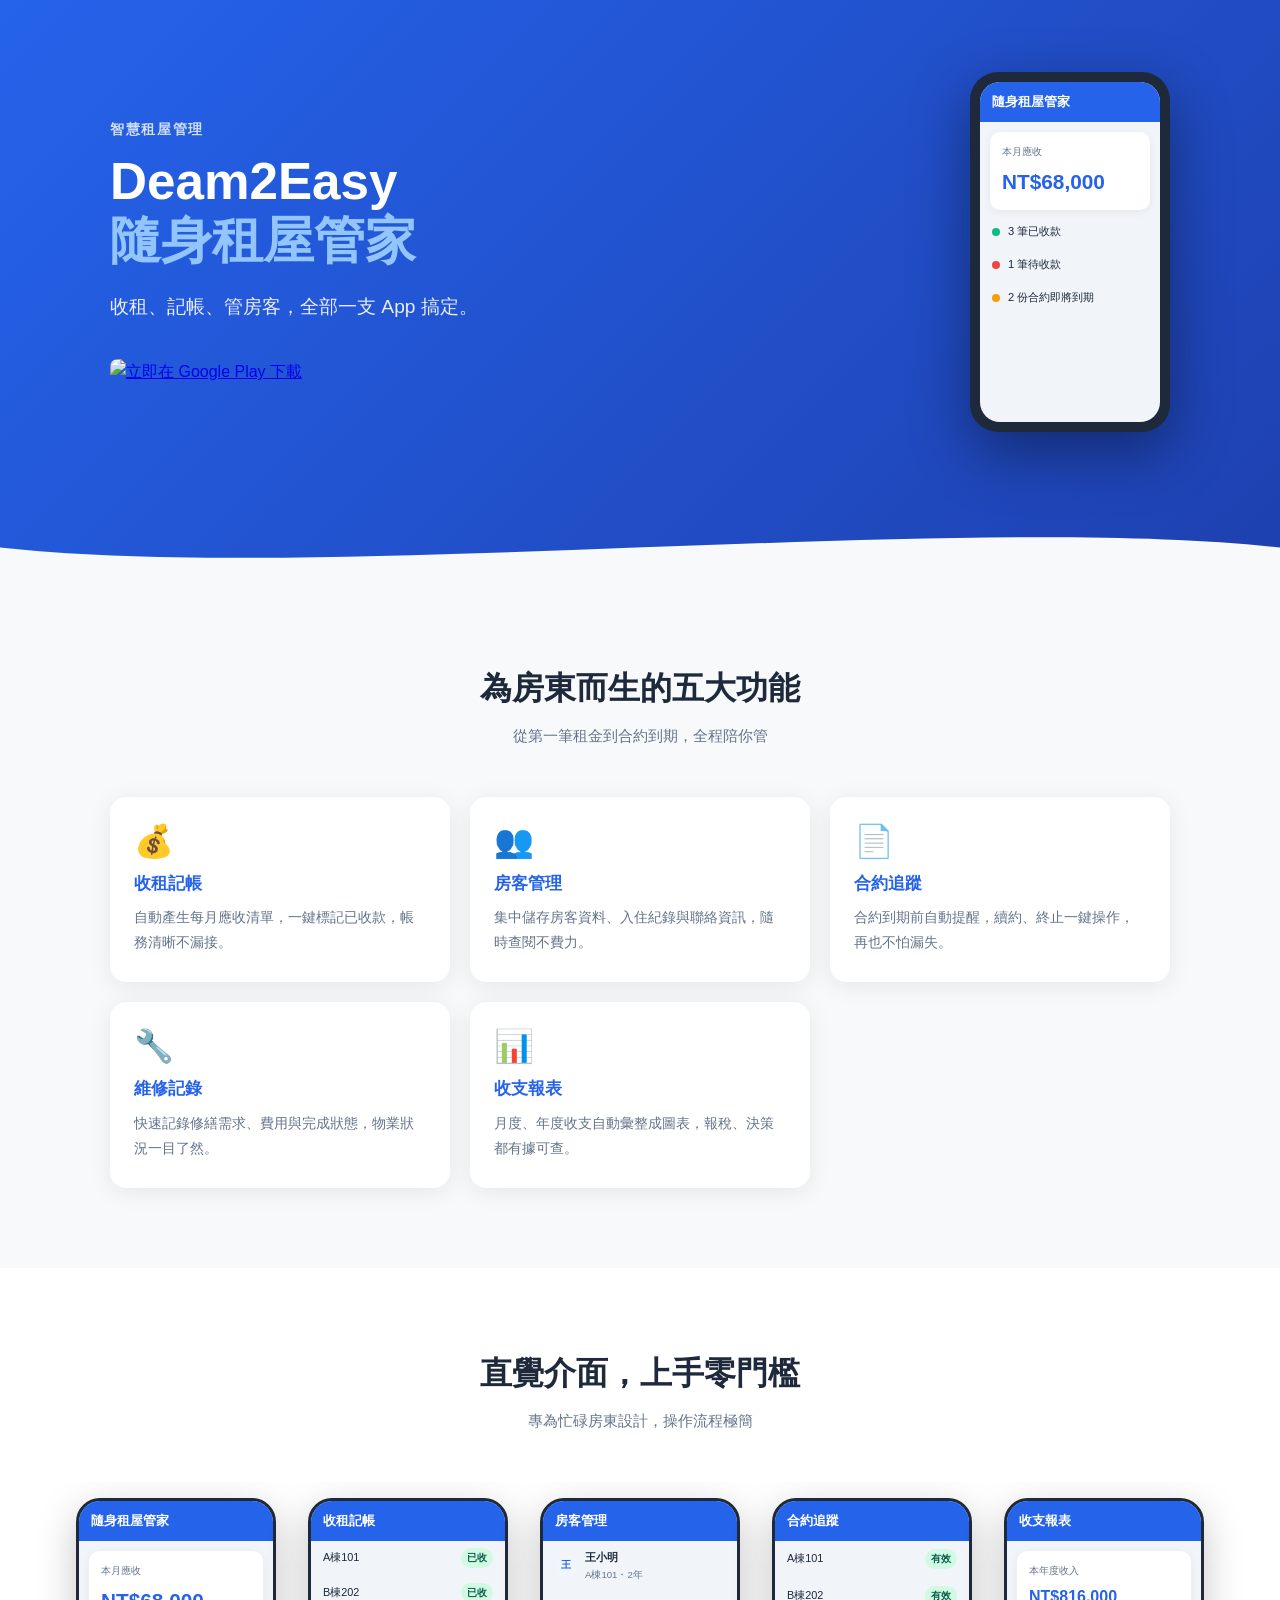
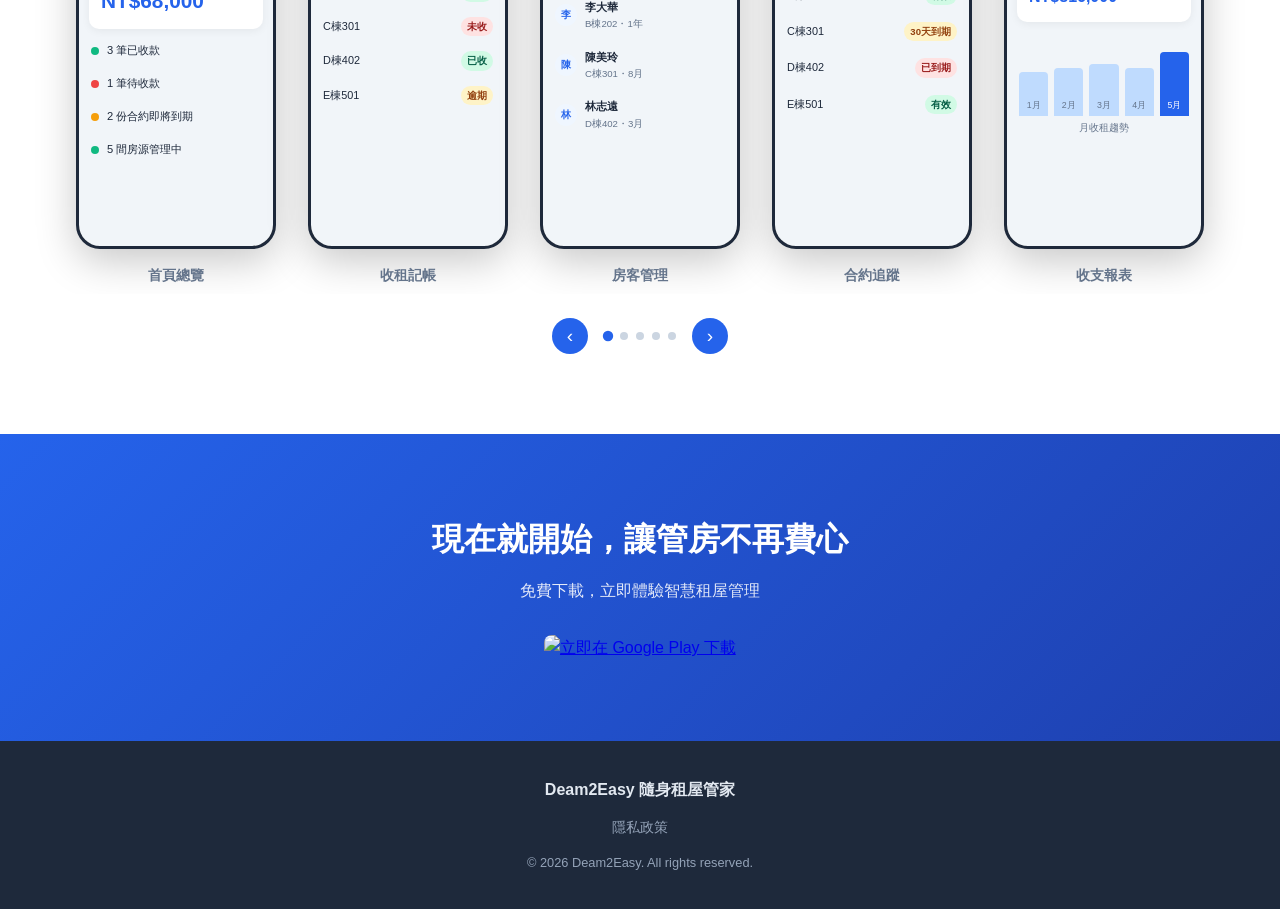
==== index.html @ 6042ab9e "feat: launch homepage with CSS mockups and app-ads.txt" ====
<!DOCTYPE html>
<html lang="zh-TW">
<head>
  <meta charset="UTF-8" />
  <meta name="viewport" content="width=device-width, initial-scale=1.0" />
  <meta name="description" content="Deam2Easy 隨身租屋管家 — 讓房東管理更輕鬆。收租記帳、房客管理、合約追蹤，一手掌握。" />
  <title>Deam2Easy 隨身租屋管家 — 讓管房更輕鬆</title>
  <link rel="stylesheet" href="style.css" />
</head>
<body>

  <!-- ========== HERO ========== -->
  <header class="hero">
    <div class="container hero__inner">
      <div class="hero__text">
        <p class="hero__eyebrow">智慧租屋管理</p>
        <h1 class="hero__title">Deam2Easy<br /><span>隨身租屋管家</span></h1>
        <p class="hero__slogan">收租、記帳、管房客，<br />全部一支 App 搞定。</p>
        <a
          href="https://play.google.com/store/apps/details?id=com.rentmanager.app.byD2E"
          target="_blank"
          rel="noopener noreferrer"
          class="btn-download"
          id="hero-cta"
        >
          <img
            src="https://play.google.com/intl/en_us/badges/static/images/badges/zh-tw_badge_web_generic.png"
            alt="立即在 Google Play 下載"
            class="gplay-badge"
          />
        </a>
      </div>
      <div class="hero__visual" aria-hidden="true">
        <div class="phone-mockup phone-mockup--hero">
          <div class="phone-mockup__screen">
            <div class="mock-app-ui">
              <div class="mock-topbar">隨身租屋管家</div>
              <div class="mock-card">
                <span class="mock-label">本月應收</span>
                <span class="mock-amount">NT$68,000</span>
              </div>
              <div class="mock-row"><span class="dot dot--green"></span>3 筆已收款</div>
              <div class="mock-row"><span class="dot dot--red"></span>1 筆待收款</div>
              <div class="mock-row"><span class="dot dot--yellow"></span>2 份合約即將到期</div>
            </div>
          </div>
        </div>
      </div>
    </div>
    <div class="hero__wave" aria-hidden="true">
      <svg viewBox="0 0 1440 80" preserveAspectRatio="none" xmlns="http://www.w3.org/2000/svg">
        <path d="M0,40 C360,80 1080,0 1440,40 L1440,80 L0,80 Z" fill="#f8f9fb"/>
      </svg>
    </div>
  </header>

  <main>

    <!-- ========== FEATURES ========== -->
    <section class="features" id="features">
      <div class="container">
        <h2 class="section-title">為房東而生的五大功能</h2>
        <p class="section-sub">從第一筆租金到合約到期，全程陪你管</p>
        <div class="features__grid">

          <div class="feature-card">
            <div class="feature-card__icon">💰</div>
            <h3>收租記帳</h3>
            <p>自動產生每月應收清單，一鍵標記已收款，帳務清晰不漏接。</p>
          </div>

          <div class="feature-card">
            <div class="feature-card__icon">👥</div>
            <h3>房客管理</h3>
            <p>集中儲存房客資料、入住紀錄與聯絡資訊，隨時查閱不費力。</p>
          </div>

          <div class="feature-card">
            <div class="feature-card__icon">📄</div>
            <h3>合約追蹤</h3>
            <p>合約到期前自動提醒，續約、終止一鍵操作，再也不怕漏失。</p>
          </div>

          <div class="feature-card">
            <div class="feature-card__icon">🔧</div>
            <h3>維修記錄</h3>
            <p>快速記錄修繕需求、費用與完成狀態，物業狀況一目了然。</p>
          </div>

          <div class="feature-card">
            <div class="feature-card__icon">📊</div>
            <h3>收支報表</h3>
            <p>月度、年度收支自動彙整成圖表，報稅、決策都有據可查。</p>
          </div>

        </div>
      </div>
    </section>

    <!-- ========== SCREENSHOTS ========== -->
    <section class="screenshots" id="screenshots">
      <div class="container">
        <h2 class="section-title">直覺介面，上手零門檻</h2>
        <p class="section-sub">專為忙碌房東設計，操作流程極簡</p>
      </div>
      <div class="carousel" role="region" aria-label="App 截圖展示">
        <div class="carousel__track" id="carouselTrack">

          <!-- 1. 首頁總覽 -->
          <div class="carousel__item">
            <div class="screenshot-frame">
              <div class="mock-screen">
                <div class="mock-app-ui">
                  <div class="mock-topbar">隨身租屋管家</div>
                  <div class="mock-card">
                    <span class="mock-label">本月應收</span>
                    <span class="mock-amount">NT$68,000</span>
                  </div>
                  <div class="mock-row"><span class="dot dot--green"></span>3 筆已收款</div>
                  <div class="mock-row"><span class="dot dot--red"></span>1 筆待收款</div>
                  <div class="mock-row"><span class="dot dot--yellow"></span>2 份合約即將到期</div>
                  <div class="mock-row"><span class="dot dot--green"></span>5 間房源管理中</div>
                </div>
              </div>
            </div>
            <p class="carousel__caption">首頁總覽</p>
          </div>

          <!-- 2. 收租記帳 -->
          <div class="carousel__item">
            <div class="screenshot-frame">
              <div class="mock-screen">
                <div class="mock-app-ui">
                  <div class="mock-topbar">收租記帳</div>
                  <div class="mock-rent-row">
                    <span>A棟101</span><span class="tag tag--green">已收</span>
                  </div>
                  <div class="mock-rent-row">
                    <span>B棟202</span><span class="tag tag--green">已收</span>
                  </div>
                  <div class="mock-rent-row">
                    <span>C棟301</span><span class="tag tag--red">未收</span>
                  </div>
                  <div class="mock-rent-row">
                    <span>D棟402</span><span class="tag tag--green">已收</span>
                  </div>
                  <div class="mock-rent-row">
                    <span>E棟501</span><span class="tag tag--yellow">逾期</span>
                  </div>
                </div>
              </div>
            </div>
            <p class="carousel__caption">收租記帳</p>
          </div>

          <!-- 3. 房客管理 -->
          <div class="carousel__item">
            <div class="screenshot-frame">
              <div class="mock-screen">
                <div class="mock-app-ui">
                  <div class="mock-topbar">房客管理</div>
                  <div class="mock-tenant-row">
                    <div class="mock-avatar">王</div>
                    <div><div style="font-weight:700">王小明</div><div style="color:#64748b;font-size:.6rem">A棟101・2年</div></div>
                  </div>
                  <div class="mock-tenant-row">
                    <div class="mock-avatar">李</div>
                    <div><div style="font-weight:700">李大華</div><div style="color:#64748b;font-size:.6rem">B棟202・1年</div></div>
                  </div>
                  <div class="mock-tenant-row">
                    <div class="mock-avatar">陳</div>
                    <div><div style="font-weight:700">陳美玲</div><div style="color:#64748b;font-size:.6rem">C棟301・8月</div></div>
                  </div>
                  <div class="mock-tenant-row">
                    <div class="mock-avatar">林</div>
                    <div><div style="font-weight:700">林志遠</div><div style="color:#64748b;font-size:.6rem">D棟402・3月</div></div>
                  </div>
                </div>
              </div>
            </div>
            <p class="carousel__caption">房客管理</p>
          </div>

          <!-- 4. 合約追蹤 -->
          <div class="carousel__item">
            <div class="screenshot-frame">
              <div class="mock-screen">
                <div class="mock-app-ui">
                  <div class="mock-topbar">合約追蹤</div>
                  <div class="mock-contract-row">
                    <span>A棟101</span><span class="tag tag--green">有效</span>
                  </div>
                  <div class="mock-contract-row">
                    <span>B棟202</span><span class="tag tag--green">有效</span>
                  </div>
                  <div class="mock-contract-row">
                    <span>C棟301</span><span class="tag tag--yellow">30天到期</span>
                  </div>
                  <div class="mock-contract-row">
                    <span>D棟402</span><span class="tag tag--red">已到期</span>
                  </div>
                  <div class="mock-contract-row">
                    <span>E棟501</span><span class="tag tag--green">有效</span>
                  </div>
                </div>
              </div>
            </div>
            <p class="carousel__caption">合約追蹤</p>
          </div>

          <!-- 5. 收支報表 -->
          <div class="carousel__item">
            <div class="screenshot-frame">
              <div class="mock-screen">
                <div class="mock-app-ui">
                  <div class="mock-topbar">收支報表</div>
                  <div class="mock-card" style="margin-bottom:4px">
                    <span class="mock-label">本年度收入</span>
                    <span class="mock-amount" style="font-size:1rem">NT$816,000</span>
                  </div>
                  <div class="mock-chart">
                    <div class="mock-bar" style="height:55%">1月</div>
                    <div class="mock-bar" style="height:60%">2月</div>
                    <div class="mock-bar" style="height:65%">3月</div>
                    <div class="mock-bar" style="height:60%">4月</div>
                    <div class="mock-bar mock-bar--active" style="height:80%">5月</div>
                  </div>
                  <div class="mock-chart-label">月收租趨勢</div>
                </div>
              </div>
            </div>
            <p class="carousel__caption">收支報表</p>
          </div>

        </div>

        <div class="carousel__controls">
          <button class="carousel__btn" id="prevBtn" aria-label="上一張">&#8249;</button>
          <div class="carousel__dots" id="carouselDots" role="tablist"></div>
          <button class="carousel__btn" id="nextBtn" aria-label="下一張">&#8250;</button>
        </div>
      </div>
    </section>

    <!-- ========== CTA ========== -->
    <section class="cta">
      <div class="container cta__inner">
        <h2>現在就開始，讓管房不再費心</h2>
        <p>免費下載，立即體驗智慧租屋管理</p>
        <a
          href="https://play.google.com/store/apps/details?id=com.rentmanager.app.byD2E"
          target="_blank"
          rel="noopener noreferrer"
          class="btn-download"
          id="cta-download"
        >
          <img
            src="https://play.google.com/intl/en_us/badges/static/images/badges/zh-tw_badge_web_generic.png"
            alt="立即在 Google Play 下載"
            class="gplay-badge"
          />
        </a>
      </div>
    </section>

  </main>

  <!-- ========== FOOTER ========== -->
  <footer class="footer">
    <div class="container footer__inner">
      <p class="footer__brand">Deam2Easy 隨身租屋管家</p>
      <nav class="footer__links" aria-label="頁尾連結">
        <a href="privacy.html" rel="noopener noreferrer">隱私政策</a>
      </nav>
      <p class="footer__copy">© 2026 Deam2Easy. All rights reserved.</p>
    </div>
  </footer>

  <script src="script.js"></script>
</body>
</html>
---- style.css ----
/* ============================================================
   Reset & Base
   ============================================================ */
*, *::before, *::after { box-sizing: border-box; margin: 0; padding: 0; }

:root {
  --brand:        #2563eb;
  --brand-dark:   #1d4ed8;
  --brand-light:  #eff6ff;
  --accent:       #10b981;
  --text:         #1e293b;
  --text-muted:   #64748b;
  --bg:           #f8f9fb;
  --card-bg:      #ffffff;
  --radius:       16px;
  --shadow:       0 4px 24px rgba(0,0,0,.08);
  --transition:   .2s ease;
}

html { scroll-behavior: smooth; }

body {
  font-family: -apple-system, BlinkMacSystemFont, "Segoe UI", "PingFang TC",
               "Noto Sans TC", sans-serif;
  color: var(--text);
  background: var(--bg);
  line-height: 1.6;
}

.container {
  width: 100%;
  max-width: 1100px;
  margin: 0 auto;
  padding: 0 20px;
}

/* ============================================================
   HERO
   ============================================================ */
.hero {
  background: linear-gradient(135deg, var(--brand) 0%, #1e40af 100%);
  color: #fff;
  padding: 72px 0 0;
  position: relative;
  overflow: hidden;
}

.hero__inner {
  display: flex;
  flex-direction: column;
  align-items: center;
  gap: 48px;
  padding-bottom: 64px;
}

.hero__text {
  text-align: center;
  max-width: 560px;
}

.hero__eyebrow {
  font-size: .85rem;
  font-weight: 600;
  letter-spacing: .12em;
  text-transform: uppercase;
  opacity: .8;
  margin-bottom: 12px;
}

.hero__title {
  font-size: clamp(2.2rem, 6vw, 3.2rem);
  font-weight: 800;
  line-height: 1.15;
  margin-bottom: 20px;
}

.hero__title span { color: #93c5fd; }

.hero__slogan {
  font-size: clamp(1rem, 3vw, 1.2rem);
  opacity: .9;
  margin-bottom: 36px;
  line-height: 1.7;
}

.btn-download { display: inline-block; }

.gplay-badge {
  height: 60px;
  border-radius: 8px;
  transition: transform var(--transition), opacity var(--transition);
}
.gplay-badge:hover { transform: scale(1.04); opacity: .9; }

.hero__wave {
  display: block;
  line-height: 0;
}
.hero__wave svg { width: 100%; display: block; }

/* Phone Mockup */
.phone-mockup {
  width: 180px;
  background: #1e293b;
  border-radius: 28px;
  padding: 10px;
  box-shadow: 0 20px 60px rgba(0,0,0,.4);
  flex-shrink: 0;
}

.phone-mockup--hero { width: 200px; }

.phone-mockup__screen {
  background: #f1f5f9;
  border-radius: 20px;
  overflow: hidden;
  min-height: 340px;
}

/* Mock App UI (inside phone) */
.mock-app-ui { font-size: .72rem; color: #1e293b; }

.mock-topbar {
  background: var(--brand);
  color: #fff;
  padding: 10px 12px;
  font-weight: 700;
  font-size: .8rem;
}

.mock-card {
  background: #fff;
  margin: 10px 10px 6px;
  border-radius: 10px;
  padding: 12px;
  display: flex;
  flex-direction: column;
  gap: 4px;
  box-shadow: 0 2px 8px rgba(0,0,0,.06);
}

.mock-label { font-size: .65rem; color: #64748b; }
.mock-amount { font-size: 1.3rem; font-weight: 800; color: var(--brand); }

.mock-row {
  display: flex;
  align-items: center;
  gap: 8px;
  padding: 7px 12px;
  font-size: .7rem;
  border-bottom: 1px solid #f1f5f9;
}

.dot {
  width: 8px; height: 8px;
  border-radius: 50%;
  flex-shrink: 0;
}
.dot--green  { background: #10b981; }
.dot--red    { background: #ef4444; }
.dot--yellow { background: #f59e0b; }

.mock-tenant-row {
  display: flex;
  align-items: center;
  gap: 8px;
  padding: 8px 12px;
  border-bottom: 1px solid #f1f5f9;
  font-size: .68rem;
}

.mock-avatar {
  width: 22px; height: 22px;
  border-radius: 50%;
  background: var(--brand-light);
  color: var(--brand);
  display: flex; align-items: center; justify-content: center;
  font-weight: 700; font-size: .65rem;
  flex-shrink: 0;
}

.mock-contract-row {
  display: flex;
  align-items: center;
  justify-content: space-between;
  padding: 8px 12px;
  border-bottom: 1px solid #f1f5f9;
  font-size: .68rem;
}

.tag {
  font-size: .6rem;
  padding: 2px 6px;
  border-radius: 20px;
  font-weight: 600;
  flex-shrink: 0;
}
.tag--green  { background: #d1fae5; color: #065f46; }
.tag--red    { background: #fee2e2; color: #991b1b; }
.tag--yellow { background: #fef3c7; color: #92400e; }

.mock-chart {
  display: flex;
  align-items: flex-end;
  gap: 6px;
  height: 90px;
  padding: 10px 12px 0;
}

.mock-bar {
  flex: 1;
  background: #bfdbfe;
  border-radius: 4px 4px 0 0;
  display: flex;
  align-items: flex-end;
  justify-content: center;
  padding-bottom: 3px;
  font-size: .55rem;
  color: #64748b;
  transition: background var(--transition);
}
.mock-bar--active { background: var(--brand); color: #fff; }
.mock-chart-label { text-align: center; font-size: .6rem; color: #64748b; padding: 4px 0 6px; }

/* ============================================================
   Section Shared
   ============================================================ */
.section-title {
  font-size: clamp(1.5rem, 4vw, 2rem);
  font-weight: 800;
  text-align: center;
  margin-bottom: 10px;
}

.section-sub {
  text-align: center;
  color: var(--text-muted);
  margin-bottom: 48px;
  font-size: .95rem;
}

/* ============================================================
   FEATURES
   ============================================================ */
.features {
  background: #f8f9fb;
  padding: 80px 0;
}

.features__grid {
  display: grid;
  grid-template-columns: 1fr;
  gap: 20px;
}

.feature-card {
  background: var(--card-bg);
  border-radius: var(--radius);
  padding: 28px 24px;
  box-shadow: var(--shadow);
  transition: transform var(--transition), box-shadow var(--transition);
}
.feature-card:hover {
  transform: translateY(-4px);
  box-shadow: 0 8px 32px rgba(0,0,0,.12);
}

.feature-card__icon {
  font-size: 2rem;
  margin-bottom: 14px;
  line-height: 1;
}

.feature-card h3 {
  font-size: 1.05rem;
  font-weight: 700;
  margin-bottom: 8px;
  color: var(--brand);
}

.feature-card p {
  font-size: .9rem;
  color: var(--text-muted);
  line-height: 1.7;
}

/* ============================================================
   SCREENSHOTS / CAROUSEL
   ============================================================ */
.screenshots {
  background: #fff;
  padding: 80px 0 60px;
  overflow: hidden;
}

.carousel {
  position: relative;
  padding-bottom: 20px;
}

.carousel__track {
  display: flex;
  gap: 24px;
  overflow-x: auto;
  scroll-snap-type: x mandatory;
  -webkit-overflow-scrolling: touch;
  padding: 16px 24px 8px;
  scrollbar-width: none;
}
.carousel__track::-webkit-scrollbar { display: none; }

/* Screenshot frame styled as phone bezel */
.screenshot-frame {
  border-radius: 24px;
  overflow: hidden;
  box-shadow: 0 12px 40px rgba(0,0,0,0.22);
  background: #000;
  border: 3px solid #1e293b;
  width: 100%;
}
.screenshot-img {
  width: 100%;
  height: auto;
  display: block;
  aspect-ratio: 9 / 16;
  object-fit: cover;
}

/* CSS mock screen (replaces screenshot-img when no real screenshot is available) */
.mock-screen {
  width: 100%;
  aspect-ratio: 9 / 16;
  background: #f1f5f9;
  overflow: hidden;
  display: flex;
  flex-direction: column;
}
.mock-screen .mock-app-ui {
  flex: 1;
  display: flex;
  flex-direction: column;
  overflow: hidden;
  font-size: .65rem;
}

/* Rent row: space-between for label + tag */
.mock-rent-row {
  display: flex;
  align-items: center;
  justify-content: space-between;
  padding: 7px 12px;
  border-bottom: 1px solid #f1f5f9;
  font-size: .68rem;
  font-weight: 500;
}

.carousel__item {
  scroll-snap-align: center;
  display: flex;
  flex-direction: column;
  align-items: center;
  gap: 16px;
  flex-shrink: 0;
  width: 200px;
}

.carousel__caption {
  font-size: .85rem;
  font-weight: 600;
  color: var(--text-muted);
}

.carousel__controls {
  display: flex;
  align-items: center;
  justify-content: center;
  gap: 16px;
  margin-top: 24px;
}

.carousel__btn {
  background: var(--brand);
  color: #fff;
  border: none;
  width: 36px; height: 36px;
  border-radius: 50%;
  font-size: 1.2rem;
  cursor: pointer;
  display: flex; align-items: center; justify-content: center;
  transition: background var(--transition);
}
.carousel__btn:hover { background: var(--brand-dark); }

.carousel__dots { display: flex; gap: 8px; }

.carousel__dot {
  width: 8px; height: 8px;
  border-radius: 50%;
  background: #cbd5e1;
  border: none;
  cursor: pointer;
  padding: 0;
  transition: background var(--transition), transform var(--transition);
}
.carousel__dot--active {
  background: var(--brand);
  transform: scale(1.3);
}

/* ============================================================
   CTA
   ============================================================ */
.cta {
  background: linear-gradient(135deg, var(--brand) 0%, #1e40af 100%);
  padding: 80px 20px;
  text-align: center;
  color: #fff;
}

.cta__inner h2 {
  font-size: clamp(1.4rem, 4vw, 2rem);
  font-weight: 800;
  margin-bottom: 12px;
}

.cta__inner p {
  opacity: .88;
  margin-bottom: 32px;
  font-size: 1rem;
}

/* ============================================================
   FOOTER
   ============================================================ */
.footer {
  background: #1e293b;
  color: #94a3b8;
  padding: 36px 20px;
  text-align: center;
}

.footer__inner {
  display: flex;
  flex-direction: column;
  align-items: center;
  gap: 14px;
}

.footer__brand {
  font-size: 1rem;
  font-weight: 700;
  color: #e2e8f0;
}

.footer__links { display: flex; gap: 24px; }

.footer__links a {
  color: #94a3b8;
  text-decoration: none;
  font-size: .875rem;
  transition: color var(--transition);
}
.footer__links a:hover { color: #e2e8f0; }

.footer__copy { font-size: .8rem; }

/* ============================================================
   RESPONSIVE — Tablet (≥ 640px)
   ============================================================ */
@media (min-width: 640px) {
  .features__grid {
    grid-template-columns: repeat(2, 1fr);
  }

  .carousel__item { width: 220px; }

  .carousel__track {
    padding: 16px 48px 8px;
  }
}

/* ============================================================
   RESPONSIVE — Desktop (≥ 900px)
   ============================================================ */
@media (min-width: 900px) {
  .hero__inner {
    flex-direction: row;
    justify-content: space-between;
    align-items: center;
    text-align: left;
    padding-bottom: 80px;
  }

  .hero__text { text-align: left; max-width: 500px; }

  .hero__slogan br { display: none; }

  .features__grid {
    grid-template-columns: repeat(3, 1fr);
  }

  /* 5th card centred in 3-col grid (matches nth-child 2,5,8…) */
  .feature-card:last-child:nth-child(3n+2) {
    grid-column: 2;
  }

  .carousel__track {
    justify-content: center;
    overflow-x: auto;
    flex-wrap: nowrap;
    gap: 32px;
    padding: 16px 60px 8px;
  }

  .carousel__item { width: 200px; }
}
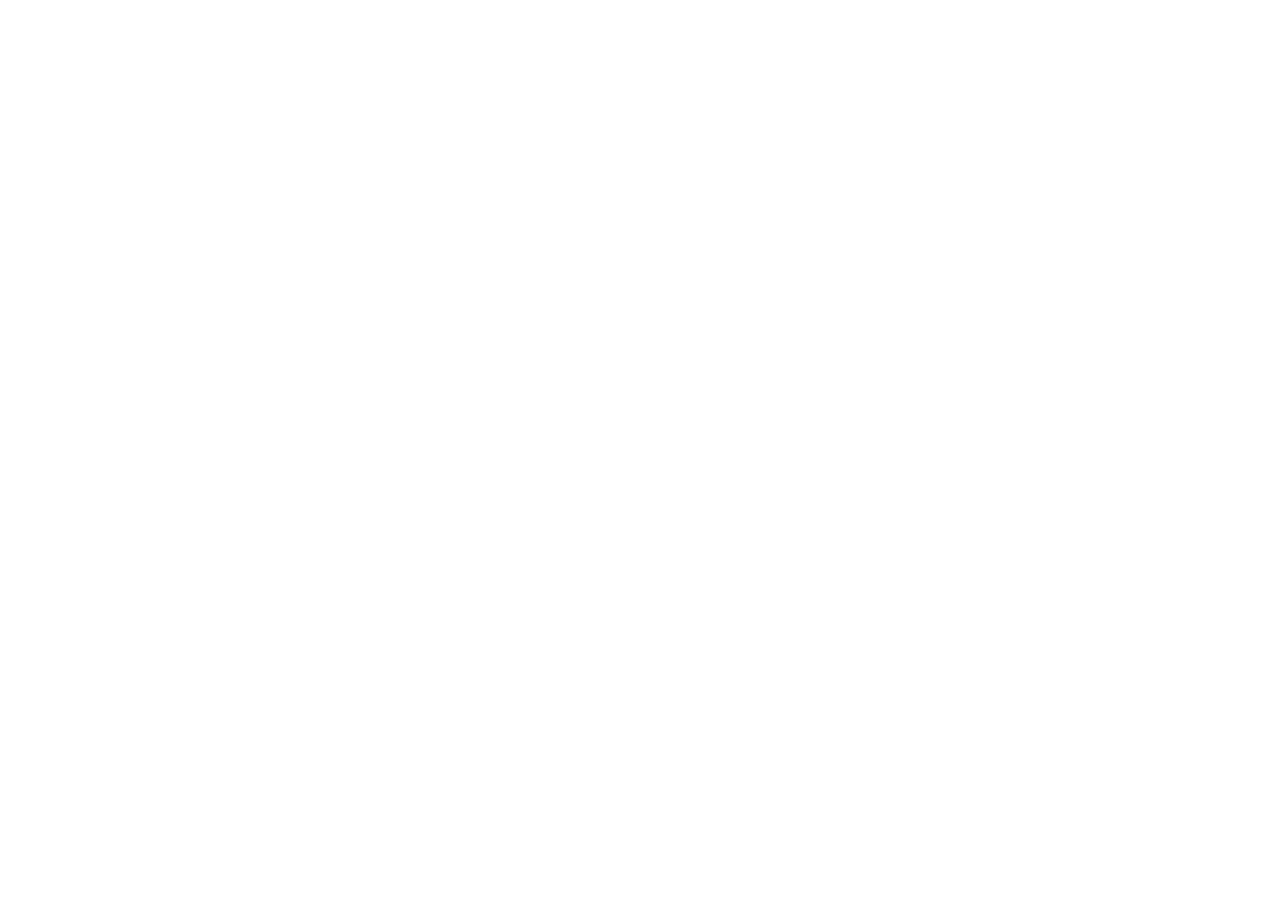
==== commit cc8f2dd5: "Initial commit: RentManager homepage project Co-Authored-By: Claude Sonnet 4.6 <noreply@anthropic.co" ====
--- a/index.html
+++ b/index.html
@@ -1,281 +1,4530 @@
 <!DOCTYPE html>
 <html lang="zh-TW">
+
 <head>
-  <meta charset="UTF-8" />
-  <meta name="viewport" content="width=device-width, initial-scale=1.0" />
-  <meta name="description" content="Deam2Easy 隨身租屋管家 — 讓房東管理更輕鬆。收租記帳、房客管理、合約追蹤，一手掌握。" />
-  <title>Deam2Easy 隨身租屋管家 — 讓管房更輕鬆</title>
-  <link rel="stylesheet" href="style.css" />
+  <meta charset="UTF-8">
+  <meta name="viewport" content="width=device-width, initial-scale=1.0, viewport-fit=cover">
+  <title>好房管家 - 房屋租賃管理系統</title>
+
+  <!-- 1. 載入 Tailwind CSS (樣式) -->
+  <script src="https://cdn.tailwindcss.com"></script>
+  <!-- 防閃爍：在 Tailwind 載入前同步設定 dark class -->
+  <script>
+    (function () {
+      if (localStorage.getItem('rm_dark_mode') === '1') {
+        document.documentElement.classList.add('dark');
+      }
+    })();
+  </script>
+
+  <script>
+    tailwind.config = {
+      darkMode: 'class',
+      theme: {
+        extend: {
+          fontFamily: {
+            sans: ['"Noto Sans TC"', '"Noto Sans KR"', '-apple-system', '"PingFang TC"', '"PingFang SC"', '"Microsoft JhengHei"', '"Apple Color Emoji"', '"Segoe UI Emoji"', 'sans-serif'],
+          }
+        }
+      }
+    }
+  </script>
+
+  <!-- CJK 字體 (繁體中文 + 韓文，確保 WKWebView 正確渲染) -->
+  <link rel="preconnect" href="https://fonts.googleapis.com">
+  <link href="https://fonts.googleapis.com/css2?family=Noto+Sans+TC:wght@400;500;700&family=Noto+Sans+KR:wght@400;500;700&display=swap" rel="stylesheet">
+
+  <!-- 2. 載入 React 和 ReactDOM (核心) - 更換為 cdnjs 以提升穩定性 -->
+  <script src="https://cdnjs.cloudflare.com/ajax/libs/react/18.2.0/umd/react.development.js" crossorigin></script>
+  <script src="https://cdnjs.cloudflare.com/ajax/libs/react-dom/18.2.0/umd/react-dom.development.js"
+    crossorigin></script>
+
+  <!-- 3. 載入 Babel (讓瀏覽器看懂 React 語法) -->
+  <script src="https://cdnjs.cloudflare.com/ajax/libs/babel-standalone/7.23.5/babel.min.js" crossorigin></script>
+
+  <!-- 4. 載入 SheetJS (Excel 匯入匯出功能) -->
+  <script src="https://cdnjs.cloudflare.com/ajax/libs/xlsx/0.18.5/xlsx.full.min.js"></script>
+
+  <!-- 5. Capacitor Bridge Helper -->
+  <script>
+    // Capacitor Bridge 初始化
+    // 提供與原 Android.xxx() 相容的非同步 wrapper，供 React 元件使用
+    window.CapBridge = {
+      // 支援 Capacitor 原生環境 或 舊版 Android.xxx() 橋接
+      isNative() {
+        return !!(window.Capacitor && window.Capacitor.isNativePlatform()) ||
+               !!(window.Android && typeof window.Android.isAndroidApp === 'function' && window.Android.isAndroidApp());
+      },
+
+      async getLanguage() {
+        if (window.Android && typeof window.Android.getLanguage === 'function') return window.Android.getLanguage();
+        return localStorage.getItem('app_language') || 'zh-TW';
+      },
+
+      async setLanguage(lang) {
+        if (window.Android && typeof window.Android.setLanguage === 'function') window.Android.setLanguage(lang);
+        localStorage.setItem('app_language', lang);
+      },
+
+      async downloadFile(fileName, base64Data) {
+        // 舊版 Android 橋接（WebAppInterface.downloadFile → 存到 Downloads 資料夾）
+        if (window.Android && typeof window.Android.downloadFile === 'function') {
+          return window.Android.downloadFile(fileName, base64Data);
+        }
+        // Capacitor 橋接
+        if (window.Capacitor && window.Capacitor.isNativePlatform()) {
+          try {
+            const { Filesystem, Share } = window.Capacitor.Plugins;
+            const result = await Filesystem.writeFile({
+              path: fileName,
+              data: base64Data,
+              directory: 'CACHE',
+            });
+            await Share.share({ title: fileName, url: result.uri, dialogTitle: '儲存或分享備份' });
+            return 'success';
+          } catch (e) {
+            console.error('CapBridge.downloadFile error:', e);
+            return 'error: ' + e.message;
+          }
+        }
+        return 'not_native';
+      },
+
+      async shareFile(fileName, base64Data) {
+        // 舊版 Android 橋接（WebAppInterface.shareFile → 開啟系統分享選單）
+        if (window.Android && typeof window.Android.shareFile === 'function') {
+          return window.Android.shareFile(fileName, base64Data);
+        }
+        return this.downloadFile(fileName, base64Data);
+      },
+    };
+  </script>
+
+  <!-- 自定義樣式 -->
+  <style>
+    body {
+      font-family: "Noto Sans TC", "Noto Sans KR", -apple-system, "PingFang TC", "PingFang SC", "Microsoft JhengHei", "Apple Color Emoji", "Segoe UI Emoji", sans-serif;
+      padding-top: env(safe-area-inset-top);
+      padding-left: env(safe-area-inset-left);
+      padding-right: env(safe-area-inset-right);
+      box-sizing: border-box;
+    }
+
+    .pb-safe {
+      padding-bottom: env(safe-area-inset-bottom);
+    }
+
+    @keyframes fadeIn {
+      from {
+        opacity: 0;
+        transform: translateY(10px);
+      }
+
+      to {
+        opacity: 1;
+        transform: translateY(0);
+      }
+    }
+
+    .animate-fadeIn {
+      animation: fadeIn 0.3s ease-out forwards;
+    }
+
+    /* 讓 Textarea 支援換行顯示 */
+    .whitespace-pre-wrap {
+      white-space: pre-wrap;
+    }
+
+    /* Dark mode 全域補丁：input / select / textarea */
+    .dark input:not([type=checkbox]):not([type=radio]),
+    .dark select,
+    .dark textarea {
+      background-color: rgb(51 65 85);
+      border-color: rgb(71 85 105);
+      color: rgb(248 250 252);
+    }
+    .dark input::placeholder,
+    .dark textarea::placeholder {
+      color: rgb(100 116 139);
+    }
+
+    @keyframes planFocusRing {
+      0%   { box-shadow: 0 0 0 0 rgba(99,102,241,0.8), 0 0 0 0 rgba(99,102,241,0.3); transform: scale(1); }
+      25%  { box-shadow: 0 0 0 3px rgba(99,102,241,0.9), 0 0 0 6px rgba(99,102,241,0.3); transform: scale(1.025); }
+      55%  { box-shadow: 0 0 0 4px rgba(99,102,241,0.6), 0 0 0 10px rgba(99,102,241,0.15); transform: scale(1.025); }
+      100% { box-shadow: 0 0 0 6px rgba(99,102,241,0), 0 0 0 14px rgba(99,102,241,0); transform: scale(1); }
+    }
+    .plan-focused {
+      animation: planFocusRing 0.6s ease-out forwards;
+    }
+
+    /* Splash overlay 淡出由 Tailwind transition-opacity duration-700 控制 */
+  </style>
 </head>
-<body>
-
-  <!-- ========== HERO ========== -->
-  <header class="hero">
-    <div class="container hero__inner">
-      <div class="hero__text">
-        <p class="hero__eyebrow">智慧租屋管理</p>
-        <h1 class="hero__title">Deam2Easy<br /><span>隨身租屋管家</span></h1>
-        <p class="hero__slogan">收租、記帳、管房客，<br />全部一支 App 搞定。</p>
-        <a
-          href="https://play.google.com/store/apps/details?id=com.rentmanager.app.byD2E"
-          target="_blank"
-          rel="noopener noreferrer"
-          class="btn-download"
-          id="hero-cta"
+
+<body class="bg-slate-100 dark:bg-slate-900">
+  <div id="root"></div>
+
+  <script type="text/babel">
+    // --- 圖示組件 (SVG Icons) ---
+    const IconBase = ({ size = 24, className = "", children }) => (
+      <svg
+        xmlns="http://www.w3.org/2000/svg"
+        width={size}
+        height={size}
+        viewBox="0 0 24 24"
+        fill="none"
+        stroke="currentColor"
+        strokeWidth="2"
+        strokeLinecap="round"
+        strokeLinejoin="round"
+        className={className}
+      >
+        {children}
+      </svg>
+    );
+
+    const Icons = {
+      LayoutDashboard: (props) => <IconBase {...props}><rect width="7" height="9" x="3" y="3" rx="1" /><rect width="7" height="5" x="14" y="3" rx="1" /><rect width="7" height="9" x="14" y="12" rx="1" /><rect width="7" height="5" x="3" y="16" rx="1" /></IconBase>,
+      Home: (props) => <IconBase {...props}><path d="m3 9 9-7 9 7v11a2 2 0 0 1-2 2H5a2 2 0 0 1-2-2z" /><polyline points="9 22 9 12 15 12 15 22" /></IconBase>,
+      Users: (props) => <IconBase {...props}><path d="M16 21v-2a4 4 0 0 0-4-4H6a4 4 0 0 0-4 4v2" /><circle cx="9" cy="7" r="4" /><path d="M22 21v-2a4 4 0 0 0-3-3.87" /><path d="M16 3.13a4 4 0 0 1 0 7.75" /></IconBase>,
+      FileText: (props) => <IconBase {...props}><path d="M14.5 2H6a2 2 0 0 0-2 2v16a2 2 0 0 0 2 2h12a2 2 0 0 0 2-2V7.5L14.5 2z" /><polyline points="14 2 14 8 20 8" /></IconBase>,
+      Plus: (props) => <IconBase {...props}><path d="M5 12h14" /><path d="M12 5v14" /></IconBase>,
+      Trash2: (props) => <IconBase {...props}><path d="M3 6h18" /><path d="M19 6v14c0 1-1 2-2 2H7c-1 0-2-1-2-2V6" /><path d="M8 6V4a2 2 0 0 1 2-2h4a2 2 0 0 1 2 2v2" /><line x1="10" x2="10" y1="11" y2="17" /><line x1="14" x2="14" y1="11" y2="17" /></IconBase>,
+      Edit: (props) => <IconBase {...props}><path d="M17 3a2.828 2.828 0 1 1 4 4L7.5 20.5 2 22l1.5-5.5L17 3z" /></IconBase>,
+      Settings: (props) => <IconBase {...props}><path d="M12.22 2h-.44a2 2 0 0 0-2 2v.18a2 2 0 0 1-1 1.73l-.43.25a2 2 0 0 1-2 0l-.15-.08a2 2 0 0 0-2.73.73l-.22.38a2 2 0 0 0 .73 2.73l.15.1a2 2 0 0 1 1 1.72v.51a2 2 0 0 1-1 1.74l-.15.09a2 2 0 0 0-.73 2.73l.22.38a2 2 0 0 0 2.73.73l.15-.08a2 2 0 0 1 2 0l.43.25a2 2 0 0 1 1 1.73V20a2 2 0 0 0 2 2h.44a2 2 0 0 0 2-2v-.18a2 2 0 0 1 1-1.73l.43-.25a2 2 0 0 1 2 0l.15.08a2 2 0 0 0 2.73-.73l.22-.39a2 2 0 0 0-.73-2.73l-.15-.09a2 2 0 0 1-1-1.74v-.47a2 2 0 0 1 1-1.74l.15-.09a2 2 0 0 0 .73-2.73l-.22-.38a2 2 0 0 0-2.73-.73l-.15.08a2 2 0 0 1-2 0l-.43-.25a2 2 0 0 1-1-1.73V4a2 2 0 0 0-2-2z" /><circle cx="12" cy="12" r="3" /></IconBase>,
+      Download: (props) => <IconBase {...props}><path d="M21 15v4a2 2 0 0 1-2 2H5a2 2 0 0 1-2-2v-4" /><polyline points="7 10 12 15 17 10" /><line x1="12" x2="12" y1="15" y2="3" /></IconBase>,
+      Upload: (props) => <IconBase {...props}><path d="M21 15v4a2 2 0 0 1-2 2H5a2 2 0 0 1-2-2v-4" /><polyline points="17 8 12 3 7 8" /><line x1="12" x2="12" y1="3" y2="15" /></IconBase>,
+      Calendar: (props) => <IconBase {...props}><rect width="18" height="18" x="3" y="4" rx="2" ry="2" /><line x1="16" x2="16" y1="2" y2="6" /><line x1="8" x2="8" y1="2" y2="6" /><line x1="3" x2="21" y1="10" y2="10" /></IconBase>,
+      Share2: (props) => <IconBase {...props}><circle cx="18" cy="5" r="3" /><circle cx="6" cy="12" r="3" /><circle cx="18" cy="19" r="3" /><line x1="8.59" x2="15.42" y1="13.51" y2="17.49" /><line x1="15.41" x2="8.59" y1="6.51" y2="10.49" /></IconBase>,
+      ExternalLink: (props) => <IconBase {...props}><path d="M18 13v6a2 2 0 0 1-2 2H5a2 2 0 0 1-2-2V8a2 2 0 0 1 2-2h6" /><polyline points="15 3 21 3 21 9" /><line x1="10" x2="21" y1="14" y2="3" /></IconBase>,
+      Info: (props) => <IconBase {...props}><circle cx="12" cy="12" r="10" /><line x1="12" x2="12" y1="16" y2="12" /><line x1="12" x2="12.01" y1="8" y2="8" /></IconBase>,
+      Wrench: (props) => <IconBase {...props}><path d="M14.7 6.3a1 1 0 0 0 0 1.4l1.6 1.6a1 1 0 0 0 1.4 0l3.77-3.77a6 6 0 0 1-7.94 7.94l-6.91 6.91a2.12 2.12 0 0 1-3-3l6.91-6.91a6 6 0 0 1 7.94-7.94l-3.76 3.76z" /></IconBase>,
+      CreditCard: (props) => <IconBase {...props}><rect width="22" height="16" x="1" y="4" rx="2" ry="2" /><line x1="1" x2="23" y1="10" y2="10" /></IconBase>,
+      User: (props) => <IconBase {...props}><path d="M20 21v-2a4 4 0 0 0-4-4H8a4 4 0 0 0-4 4v2" /><circle cx="12" cy="7" r="4" /></IconBase>,
+      FileUp: (props) => <IconBase {...props}><path d="M14.5 2H6a2 2 0 0 0-2 2v16a2 2 0 0 0 2 2h12a2 2 0 0 0 2-2V7.5L14.5 2z" /><polyline points="14 2 14 8 20 8" /><path d="M12 12v6" /><path d="m9 15 3-3 3 3" /></IconBase>,
+      // 新增圖示：繳款追蹤功能
+      DollarSign: (props) => <IconBase {...props}><line x1="12" x2="12" y1="2" y2="22" /><path d="M17 5H9.5a3.5 3.5 0 0 0 0 7h5a3.5 3.5 0 0 1 0 7H6" /></IconBase>,
+      Bell: (props) => <IconBase {...props}><path d="M6 8a6 6 0 0 1 12 0c0 7 3 9 3 9H3s3-2 3-9" /><path d="M10.3 21a1.94 1.94 0 0 0 3.4 0" /></IconBase>,
+      AlertTriangle: (props) => <IconBase {...props}><path d="m21.73 18-8-14a2 2 0 0 0-3.48 0l-8 14A2 2 0 0 0 4 21h16a2 2 0 0 0 1.73-3Z" /><line x1="12" x2="12" y1="9" y2="13" /><line x1="12" x2="12.01" y1="17" y2="17" /></IconBase>,
+      Check: (props) => <IconBase {...props}><polyline points="20 6 9 17 4 12" /></IconBase>,
+      Clock: (props) => <IconBase {...props}><circle cx="12" cy="12" r="10" /><polyline points="12 6 12 12 16 14" /></IconBase>,
+      RefreshCw: (props) => <IconBase {...props}><path d="M21 2v6h-6" /><path d="M3 12a9 9 0 0 1 15-6.7L21 8M3 22v-6h6" /><path d="M21 12a9 9 0 0 1-15 6.7L3 16" /></IconBase>,
+      ChevronLeft: (props) => <IconBase {...props}><path d="m15 18-6-6 6-6" /></IconBase>,
+      ChevronRight: (props) => <IconBase {...props}><path d="m9 18 6-6-6-6" /></IconBase>,
+      ChevronDown: (props) => <IconBase {...props}><path d="m6 9 6 6 6-6" /></IconBase>,
+      Camera: (props) => <IconBase {...props}><path d="M14.5 4h-5L7 7H4a2 2 0 0 0-2 2v9a2 2 0 0 0 2 2h16a2 2 0 0 0 2-2V9a2 2 0 0 0-2-2h-3l-2.5-3z" /><circle cx="12" cy="13" r="3" /></IconBase>,
+      Eye: (props) => <IconBase {...props}><path d="M1 12s4-8 11-8 11 8 11 8-4 8-11 8-11-8-11-8z" /><circle cx="12" cy="12" r="3" /></IconBase>,
+      Image: (props) => <IconBase {...props}><rect width="18" height="18" x="3" y="3" rx="2" ry="2" /><circle cx="9" cy="9" r="2" /><path d="m21 15-3.086-3.086a2 2 0 0 0-2.828 0L6 21" /></IconBase>,
+      Paperclip: (props) => <IconBase {...props}><path d="m21.44 11.05-9.19 9.19a6 6 0 0 1-8.49-8.49l8.57-8.57A4 4 0 1 1 18 8.84l-8.59 8.57a2 2 0 0 1-2.83-2.83l8.49-8.48" /></IconBase>,
+      X: (props) => <IconBase {...props}><path d="M18 6 6 18" /><path d="m6 6 12 12" /></IconBase>,
+      CheckSquare: (props) => <IconBase {...props}><polyline points="9 11 12 14 22 4" /><path d="M21 12v7a2 2 0 0 1-2 2H5a2 2 0 0 1-2-2V5a2 2 0 0 1 2-2h11" /></IconBase>,
+      Square: (props) => <IconBase {...props}><rect width="18" height="18" x="3" y="3" rx="2" /></IconBase>
+    };
+
+    const { useState, useEffect, useRef } = React;
+
+    // --- 模擬數據與工具函數 ---
+
+    const generateId = () => Math.random().toString(36).substr(2, 9);
+    // 安全 ID 比對（避免型別不一致問題）
+    const idMatch = (a, b) => a != null && b != null && String(a) === String(b);
+
+    // --- 圖片工具函數 ---
+
+    // 圖片壓縮：將 File 轉為壓縮後的 base64
+    const compressImage = (file, maxWidth = 800, quality = 0.7) => {
+      return new Promise((resolve, reject) => {
+        const reader = new FileReader();
+        reader.onload = (e) => {
+          const img = new Image();
+          img.onload = () => {
+            const canvas = document.createElement('canvas');
+            let w = img.width, h = img.height;
+            if (w > maxWidth) { h = (maxWidth / w) * h; w = maxWidth; }
+            canvas.width = w;
+            canvas.height = h;
+            canvas.getContext('2d').drawImage(img, 0, 0, w, h);
+            resolve(canvas.toDataURL('image/jpeg', quality));
+          };
+          img.onerror = reject;
+          img.src = e.target.result;
+        };
+        reader.onerror = reject;
+        reader.readAsDataURL(file);
+      });
+    };
+
+    // 圖片儲存管理 (獨立 localStorage key)
+    const loadImageStore = () => {
+      try { return JSON.parse(localStorage.getItem('imageStore') || '{}'); }
+      catch { return {}; }
+    };
+    const saveImageStore = (store) => {
+      try { localStorage.setItem('imageStore', JSON.stringify(store)); }
+      catch (e) { console.error('圖片儲存失敗，可能超過容量限制', e); alert('圖片儲存失敗，空間不足。請清除部分資料後重試。'); }
+    };
+    const saveImage = (base64) => {
+      const store = loadImageStore();
+      const id = 'img_' + generateId();
+      store[id] = base64;
+      saveImageStore(store);
+      return id;
+    };
+    const getImage = (id) => id ? (loadImageStore()[id] || null) : null;
+    const deleteImage = (id) => {
+      if (!id) return;
+      const store = loadImageStore();
+      delete store[id];
+      saveImageStore(store);
+    };
+    const deleteImages = (ids) => {
+      if (!ids || ids.length === 0) return;
+      const store = loadImageStore();
+      ids.forEach(id => delete store[id]);
+      saveImageStore(store);
+    };
+
+    // 房源：增加 repairs 陣列, landlord (房東姓名)
+    const initialProperties = [
+      { id: 'p1', name: '信義區陽光公寓 3F', address: '台北市信義區信義路五段100號', price: 35000, status: 'vacant', type: '公寓', repairs: [], landlord: '王大明' },
+      { id: 'p2', name: '中山區獨立套房', address: '台北市中山區南京東路一段10號', price: 18000, status: 'rented', type: '套房', repairs: [], landlord: '李小華' },
+      { id: 'p3', name: '大安區豪宅', address: '台北市大安區和平東路二段', price: 85000, status: 'vacant', type: '大樓', repairs: [], landlord: '陳老闆' },
+    ];
+
+    // 租客
+    const initialTenants = [
+      { id: 't1', name: '陳小明', phone: '0912-345-678', email: 'ming@example.com', idCard: 'A123456789', notes: '準時交租，生活作息正常。' },
+      { id: 't2', name: '林美麗', phone: '0988-765-432', email: 'mary@example.com', idCard: 'B223456789', notes: '' },
+    ];
+
+    // 合約
+    const initialContracts = [
+      {
+        id: 'c1',
+        propertyId: 'p2',
+        tenantId: 't2',
+        startDate: '2023-01-01',
+        endDate: '2024-01-01',
+        rentAmount: 18000,
+        deposit: 36000,
+        status: 'active',
+        paymentMethod: '銀行轉帳'
+      }
+    ];
+
+    // 繳款紀錄
+    const initialPayments = [
+      {
+        id: 'pay1',
+        contractId: 'c1',
+        dueDate: '2024-12-01',
+        paidDate: '2024-11-28',
+        amount: 18000,
+        status: 'paid',
+        notes: ''
+      },
+      {
+        id: 'pay2',
+        contractId: 'c1',
+        dueDate: '2025-01-01',
+        paidDate: null,
+        amount: 18000,
+        status: 'pending',
+        notes: ''
+      }
+    ];
+
+    // --- Splash Overlay ---
+
+    const SplashOverlay = ({ darkMode, visible }) => {
+      const [mounted, setMounted] = React.useState(true);
+
+      React.useEffect(() => {
+        if (visible) return;
+        // visible 變 false 後，等 CSS 淡出完成再卸載
+        const t = setTimeout(() => setMounted(false), 800);
+        return () => clearTimeout(t);
+      }, [visible]);
+
+      if (!mounted) return null;
+
+      return (
+        <div
+          className={`fixed inset-0 z-[9999] transition-opacity duration-700 ease-in-out ${visible ? 'opacity-100' : 'opacity-0 pointer-events-none'}`}
+          style={{ paddingTop: 'env(safe-area-inset-top)', paddingBottom: 'env(safe-area-inset-bottom)' }}
         >
           <img
-            src="https://play.google.com/intl/en_us/badges/static/images/badges/zh-tw_badge_web_generic.png"
-            alt="立即在 Google Play 下載"
-            class="gplay-badge"
+            src={darkMode ? 'images/deep.png' : 'images/bright.png'}
+            alt=""
+            className="w-full h-full object-cover"
           />
-        </a>
-      </div>
-      <div class="hero__visual" aria-hidden="true">
-        <div class="phone-mockup phone-mockup--hero">
-          <div class="phone-mockup__screen">
-            <div class="mock-app-ui">
-              <div class="mock-topbar">隨身租屋管家</div>
-              <div class="mock-card">
-                <span class="mock-label">本月應收</span>
-                <span class="mock-amount">NT$68,000</span>
+        </div>
+      );
+    };
+
+    // --- Onboarding Screen ---
+
+    const ONBOARDING_SLIDES = {
+      'zh-TW': [
+        { icon: Icons.LayoutDashboard, bg: 'bg-indigo-100 dark:bg-indigo-900/40', fg: 'text-indigo-600 dark:text-indigo-400', title: '歡迎使用好房管家', desc: '一款專為房東設計的租賃管理工具，讓房源、合約、繳款一手掌握，管理不再繁瑣。' },
+        { icon: Icons.Home,            bg: 'bg-sky-100 dark:bg-sky-900/40',     fg: 'text-sky-600 dark:text-sky-400',     title: '房源管理',         desc: '輕鬆建立多筆房源，記錄地址、租金及房東資訊，並可附上現場照片。' },
+        { icon: Icons.Users,           bg: 'bg-emerald-100 dark:bg-emerald-900/40', fg: 'text-emerald-600 dark:text-emerald-400', title: '租客 & 合約管理',  desc: '儲存租客完整資料，追蹤合約起迄日期，到期前自動推播提醒，不怕漏接。' },
+        { icon: Icons.DollarSign,      bg: 'bg-amber-100 dark:bg-amber-900/40', fg: 'text-amber-600 dark:text-amber-400', title: '繳款追蹤 & 通知',  desc: '一目瞭然掌握待繳、已繳、逾期狀態，可設定推播提醒，催收更有效率。' },
+        { icon: Icons.Download,        bg: 'bg-violet-100 dark:bg-violet-900/40', fg: 'text-violet-600 dark:text-violet-400', title: '備份 & 匯入',      desc: '一鍵匯出 Excel 備份，隨時分享至 Line 或 Google Drive，換裝置也不怕遺失資料。' },
+      ],
+      'en': [
+        { icon: Icons.LayoutDashboard, bg: 'bg-indigo-100 dark:bg-indigo-900/40', fg: 'text-indigo-600 dark:text-indigo-400', title: 'Welcome to RentManager', desc: 'A rental management tool built for landlords. Manage properties, contracts, and payments all in one place.' },
+        { icon: Icons.Home,            bg: 'bg-sky-100 dark:bg-sky-900/40',     fg: 'text-sky-600 dark:text-sky-400',     title: 'Property Management', desc: 'Add multiple properties with addresses, rent amounts, and landlord info. Attach photos easily.' },
+        { icon: Icons.Users,           bg: 'bg-emerald-100 dark:bg-emerald-900/40', fg: 'text-emerald-600 dark:text-emerald-400', title: 'Tenants & Contracts',  desc: 'Store tenant details and track contract dates. Get push notifications before contracts expire.' },
+        { icon: Icons.DollarSign,      bg: 'bg-amber-100 dark:bg-amber-900/40', fg: 'text-amber-600 dark:text-amber-400', title: 'Payment Tracking',     desc: 'See pending, paid, and overdue payments at a glance. Set reminders so nothing slips through.' },
+        { icon: Icons.Download,        bg: 'bg-violet-100 dark:bg-violet-900/40', fg: 'text-violet-600 dark:text-violet-400', title: 'Backup & Import',      desc: 'Export an Excel backup anytime and share it to Line or Google Drive. Restore data on any device.' },
+      ],
+      'ja': [
+        { icon: Icons.LayoutDashboard, bg: 'bg-indigo-100 dark:bg-indigo-900/40', fg: 'text-indigo-600 dark:text-indigo-400', title: 'RentManagerへようこそ', desc: '大家さん向けの賃貸管理ツールです。物件・契約・支払いをひとつのアプリで管理できます。' },
+        { icon: Icons.Home,            bg: 'bg-sky-100 dark:bg-sky-900/40',     fg: 'text-sky-600 dark:text-sky-400',     title: '物件管理',              desc: '複数の物件を登録し、住所・家賃・オーナー情報を記録。写真の添付にも対応しています。' },
+        { icon: Icons.Users,           bg: 'bg-emerald-100 dark:bg-emerald-900/40', fg: 'text-emerald-600 dark:text-emerald-400', title: '入居者・契約管理',     desc: '入居者情報を一括管理し、契約期限を追跡。期限前にプッシュ通知でお知らせします。' },
+        { icon: Icons.DollarSign,      bg: 'bg-amber-100 dark:bg-amber-900/40', fg: 'text-amber-600 dark:text-amber-400', title: '支払い追跡・通知',     desc: '未払い・支払済み・延滞を一目で確認。リマインダーを設定してうっかり忘れを防止。' },
+        { icon: Icons.Download,        bg: 'bg-violet-100 dark:bg-violet-900/40', fg: 'text-violet-600 dark:text-violet-400', title: 'バックアップ・復元',   desc: 'Excelでバックアップしていつでも共有。LineやGoogle Driveに送れば機種変更も安心。' },
+      ],
+      'ko': [
+        { icon: Icons.LayoutDashboard, bg: 'bg-indigo-100 dark:bg-indigo-900/40', fg: 'text-indigo-600 dark:text-indigo-400', title: 'RentManager에 오신 것을 환영합니다', desc: '집주인을 위한 임대 관리 도구입니다. 매물, 계약, 납부를 한 앱에서 관리하세요.' },
+        { icon: Icons.Home,            bg: 'bg-sky-100 dark:bg-sky-900/40',     fg: 'text-sky-600 dark:text-sky-400',     title: '매물 관리',              desc: '여러 매물을 등록하고 주소, 임대료, 집주인 정보를 기록하세요. 사진 첨부도 가능합니다.' },
+        { icon: Icons.Users,           bg: 'bg-emerald-100 dark:bg-emerald-900/40', fg: 'text-emerald-600 dark:text-emerald-400', title: '임차인 & 계약 관리',   desc: '임차인 정보를 저장하고 계약 기간을 추적하세요. 만료 전에 푸시 알림으로 알려드립니다.' },
+        { icon: Icons.DollarSign,      bg: 'bg-amber-100 dark:bg-amber-900/40', fg: 'text-amber-600 dark:text-amber-400', title: '납부 추적 & 알림',      desc: '미납, 납부완료, 연체 상태를 한눈에 확인하세요. 리마인더를 설정해 놓치지 마세요.' },
+        { icon: Icons.Download,        bg: 'bg-violet-100 dark:bg-violet-900/40', fg: 'text-violet-600 dark:text-violet-400', title: '백업 & 가져오기',      desc: 'Excel로 백업하고 언제든지 Line이나 Google Drive로 공유하세요. 기기를 바꿔도 안심입니다.' },
+      ],
+    };
+
+    const OnboardingScreen = ({ language, darkMode, visible, onDone }) => {
+      const [page, setPage] = React.useState(0);
+      const [leaving, setLeaving] = React.useState(false);
+      const [slideDir, setSlideDir] = React.useState(1); // 1=right→left, -1=left→right
+      const [animating, setAnimating] = React.useState(false);
+
+      const lang = ONBOARDING_SLIDES[language] ? language : 'zh-TW';
+      const slides = ONBOARDING_SLIDES[lang];
+      const total = slides.length;
+      const slide = slides[page];
+      const SlideIcon = slide.icon;
+
+      const labels = {
+        skip:  { 'zh-TW': '略過', en: 'Skip', ja: 'スキップ', ko: '건너뛰기' }[lang],
+        next:  { 'zh-TW': '下一頁', en: 'Next', ja: '次へ', ko: '다음' }[lang],
+        start: { 'zh-TW': '開始使用', en: 'Get Started', ja: '始める', ko: '시작하기' }[lang],
+      };
+
+      const goPage = (next) => {
+        if (animating) return;
+        setSlideDir(next > page ? 1 : -1);
+        setAnimating(true);
+        setTimeout(() => { setPage(next); setAnimating(false); }, 220);
+      };
+
+      const finish = () => {
+        localStorage.setItem('rm_onboarding_done', '1');
+        setLeaving(true);
+        setTimeout(onDone, 400);
+      };
+
+      if (!visible) return null;
+
+      return (
+        <div
+          className={`fixed inset-0 z-[9998] flex flex-col transition-opacity duration-400 ${leaving ? 'opacity-0 pointer-events-none' : 'opacity-100'} ${darkMode ? 'bg-slate-900' : 'bg-white'}`}
+          style={{ paddingTop: 'env(safe-area-inset-top)', paddingBottom: 'env(safe-area-inset-bottom)' }}
+        >
+          {/* 略過按鈕 */}
+          <div className="flex justify-end px-6 pt-4">
+            <button
+              onClick={finish}
+              className={`text-sm font-medium px-3 py-1 rounded-full ${darkMode ? 'text-slate-400 hover:text-slate-200 hover:bg-slate-800' : 'text-slate-400 hover:text-slate-700 hover:bg-slate-100'} transition-colors`}
+            >
+              {labels.skip}
+            </button>
+          </div>
+
+          {/* 主內容 */}
+          <div className="flex-1 flex flex-col items-center justify-center px-8 text-center">
+            <div
+              className={`transition-all duration-220 ${animating ? (slideDir > 0 ? '-translate-x-8 opacity-0' : 'translate-x-8 opacity-0') : 'translate-x-0 opacity-100'}`}
+            >
+              {/* 圖示圓圈 */}
+              <div className={`w-28 h-28 rounded-full flex items-center justify-center mx-auto mb-8 ${slide.bg}`}>
+                <SlideIcon size={56} className={slide.fg} />
               </div>
-              <div class="mock-row"><span class="dot dot--green"></span>3 筆已收款</div>
-              <div class="mock-row"><span class="dot dot--red"></span>1 筆待收款</div>
-              <div class="mock-row"><span class="dot dot--yellow"></span>2 份合約即將到期</div>
+
+              {/* 標題 */}
+              <h2 className={`text-2xl font-bold mb-4 leading-snug ${darkMode ? 'text-white' : 'text-slate-800'}`}>
+                {slide.title}
+              </h2>
+
+              {/* 說明 */}
+              <p className={`text-base leading-relaxed max-w-xs mx-auto ${darkMode ? 'text-slate-400' : 'text-slate-500'}`}>
+                {slide.desc}
+              </p>
+            </div>
+          </div>
+
+          {/* 底部：dots + 按鈕 */}
+          <div className="px-8 pb-10 flex flex-col items-center gap-6">
+            {/* Dots */}
+            <div className="flex gap-2">
+              {slides.map((_, i) => (
+                <button
+                  key={i}
+                  onClick={() => goPage(i)}
+                  className={`rounded-full transition-all duration-300 ${i === page
+                    ? 'w-6 h-2.5 bg-indigo-500'
+                    : `w-2.5 h-2.5 ${darkMode ? 'bg-slate-700' : 'bg-slate-200'}`
+                  }`}
+                />
+              ))}
+            </div>
+
+            {/* 按鈕 */}
+            <div className="w-full max-w-xs flex gap-3">
+              {page > 0 && (
+                <button
+                  onClick={() => goPage(page - 1)}
+                  className={`flex-1 py-3 rounded-xl font-medium text-sm transition-colors ${darkMode ? 'bg-slate-800 text-slate-300 hover:bg-slate-700' : 'bg-slate-100 text-slate-600 hover:bg-slate-200'}`}
+                >
+                  ←
+                </button>
+              )}
+              {page < total - 1 ? (
+                <button
+                  onClick={() => goPage(page + 1)}
+                  className="flex-1 py-3 rounded-xl font-bold text-sm bg-indigo-600 text-white hover:bg-indigo-700 transition-colors shadow"
+                >
+                  {labels.next} →
+                </button>
+              ) : (
+                <button
+                  onClick={finish}
+                  className="flex-1 py-3 rounded-xl font-bold text-sm bg-indigo-600 text-white hover:bg-indigo-700 transition-colors shadow"
+                >
+                  {labels.start}
+                </button>
+              )}
             </div>
           </div>
         </div>
+      );
+    };
+
+    // --- UI 組件 ---
+
+    const Card = ({ children, className = "" }) => (
+      <div className={`bg-white dark:bg-slate-800 rounded-xl shadow-sm border border-slate-200 dark:border-slate-700 ${className}`}>
+        {children}
       </div>
-    </div>
-    <div class="hero__wave" aria-hidden="true">
-      <svg viewBox="0 0 1440 80" preserveAspectRatio="none" xmlns="http://www.w3.org/2000/svg">
-        <path d="M0,40 C360,80 1080,0 1440,40 L1440,80 L0,80 Z" fill="#f8f9fb"/>
-      </svg>
-    </div>
-  </header>
-
-  <main>
-
-    <!-- ========== FEATURES ========== -->
-    <section class="features" id="features">
-      <div class="container">
-        <h2 class="section-title">為房東而生的五大功能</h2>
-        <p class="section-sub">從第一筆租金到合約到期，全程陪你管</p>
-        <div class="features__grid">
-
-          <div class="feature-card">
-            <div class="feature-card__icon">💰</div>
-            <h3>收租記帳</h3>
-            <p>自動產生每月應收清單，一鍵標記已收款，帳務清晰不漏接。</p>
+    );
+
+    const Button = ({ children, onClick, variant = 'primary', className = "", icon: Icon, type = "button" }) => {
+      const baseStyle = "px-4 py-2 rounded-lg font-medium transition-all flex items-center justify-center gap-2";
+      const variants = {
+        primary: "bg-indigo-600 text-white hover:bg-indigo-700 shadow-sm hover:shadow",
+        secondary: "bg-white dark:bg-slate-700 text-slate-700 dark:text-slate-200 border border-slate-300 dark:border-slate-600 hover:bg-slate-50 dark:hover:bg-slate-600",
+        danger: "bg-red-50 dark:bg-red-900/30 text-red-600 dark:text-red-400 border border-red-100 dark:border-red-800 hover:bg-red-100 dark:hover:bg-red-900/50",
+        success: "bg-green-600 text-white hover:bg-green-700",
+        line: "bg-[#06C755] text-white hover:bg-[#05b34c]",
+        drive: "bg-white dark:bg-slate-700 text-slate-700 dark:text-slate-200 border border-slate-300 dark:border-slate-600 hover:bg-slate-50 dark:hover:bg-slate-600",
+        icon: "p-2 hover:bg-slate-100 dark:hover:bg-slate-700 text-slate-500 dark:text-slate-400 rounded-full"
+      };
+
+      return (
+        <button type={type} onClick={onClick} className={`${baseStyle} ${variants[variant]} ${className}`}>
+          {Icon && <Icon size={18} />}
+          {children}
+        </button>
+      );
+    };
+
+    const Badge = ({ status }) => {
+      const styles = {
+        vacant: { bg: 'bg-green-100', text: 'text-green-700', label: '待租' },
+        rented: { bg: 'bg-indigo-100', text: 'text-indigo-700', label: '已出租' },
+        active: { bg: 'bg-green-100', text: 'text-green-700', label: '進行中' },
+        expired: { bg: 'bg-slate-100', text: 'text-slate-600', label: '已結束' },
+      };
+      const s = styles[status] || styles.vacant;
+      return (
+        <span className={`px-2.5 py-0.5 rounded-full text-xs font-semibold ${s.bg} ${s.text}`}>
+          {s.label}
+        </span>
+      );
+    };
+
+    // --- 圖片上傳/預覽共用元件 ---
+
+    // 圖片上傳元件
+    const ImageUploader = ({ label, imageIds = [], onUpload, onDelete, multiple = false, single = false }) => {
+      const inputRef = useRef(null);
+      const handleFile = async (e) => {
+        const files = Array.from(e.target.files);
+        if (!files.length) return;
+        for (const file of files) {
+          if (!file.type.startsWith('image/')) { alert('請選擇圖片檔案'); continue; }
+          try {
+            const base64 = await compressImage(file);
+            const id = saveImage(base64);
+            onUpload(id);
+          } catch (err) { console.error('圖片處理失敗', err); alert('圖片處理失敗'); }
+        }
+        e.target.value = '';
+      };
+      const ids = single ? (imageIds ? [imageIds] : []) : (imageIds || []);
+      const validIds = ids.filter(Boolean);
+      return (
+        <div>
+          <label className="block text-sm text-slate-600 mb-1">{label}</label>
+          <div className="flex flex-wrap gap-2 mb-2">
+            {validIds.map(id => {
+              const src = getImage(id);
+              return src ? (
+                <div key={id} className="relative group w-20 h-20 rounded-lg overflow-hidden border border-slate-200">
+                  <img src={src} className="w-full h-full object-cover cursor-pointer" onClick={() => window.__setPreviewImage && window.__setPreviewImage(src)} />
+                  <button
+                    onClick={() => onDelete(id)}
+                    className="absolute top-0 right-0 bg-red-500 text-white rounded-bl p-0.5 opacity-0 group-hover:opacity-100 transition-opacity"
+                  >
+                    <Icons.X size={12} />
+                  </button>
+                </div>
+              ) : null;
+            })}
           </div>
-
-          <div class="feature-card">
-            <div class="feature-card__icon">👥</div>
-            <h3>房客管理</h3>
-            <p>集中儲存房客資料、入住紀錄與聯絡資訊，隨時查閱不費力。</p>
+          {(multiple || validIds.length === 0) && (
+            <div>
+              <input type="file" accept="image/*" ref={inputRef} onChange={handleFile} className="hidden" multiple={multiple} />
+              <button
+                type="button"
+                onClick={() => inputRef.current.click()}
+                className="flex items-center gap-2 px-3 py-2 border-2 border-dashed border-slate-300 rounded-lg text-sm text-slate-500 hover:bg-slate-50 hover:border-indigo-300 transition-all"
+              >
+                <Icons.Camera size={16} /> {validIds.length > 0 ? '新增更多' : '點擊上傳圖片'}
+              </button>
+            </div>
+          )}
+        </div>
+      );
+    };
+
+    // 全螢幕圖片預覽燈箱
+    const ImagePreviewModal = ({ src, onClose }) => {
+      if (!src) return null;
+      return (
+        <div className="fixed inset-0 bg-black/80 flex items-center justify-center z-[100] p-4" onClick={onClose}>
+          <div className="relative max-w-3xl max-h-[90vh]">
+            <button onClick={onClose} className="absolute -top-3 -right-3 bg-white rounded-full p-1 shadow-lg hover:bg-slate-100 z-10">
+              <Icons.X size={20} />
+            </button>
+            <img src={src} className="max-w-full max-h-[85vh] object-contain rounded-lg shadow-2xl" onClick={e => e.stopPropagation()} />
           </div>
-
-          <div class="feature-card">
-            <div class="feature-card__icon">📄</div>
-            <h3>合約追蹤</h3>
-            <p>合約到期前自動提醒，續約、終止一鍵操作，再也不怕漏失。</p>
+        </div>
+      );
+    };
+
+    // 圖片縮圖行（用於列表檢視）
+    const ImageThumbnails = ({ imageIds = [], single = false, label = '' }) => {
+      const ids = single ? (imageIds ? [imageIds] : []) : (imageIds || []);
+      const validIds = ids.filter(Boolean);
+      if (validIds.length === 0) return null;
+      return (
+        <div className="flex items-center gap-1 mt-1">
+          {label && <span className="text-xs text-slate-400 mr-1">{label}</span>}
+          {validIds.slice(0, 3).map(id => {
+            const src = getImage(id);
+            return src ? (
+              <img
+                key={id}
+                src={src}
+                className="w-8 h-8 rounded object-cover border border-slate-200 cursor-pointer hover:ring-2 hover:ring-indigo-400 transition-all"
+                onClick={() => window.__setPreviewImage && window.__setPreviewImage(src)}
+              />
+            ) : null;
+          })}
+          {validIds.length > 3 && <span className="text-xs text-slate-400">+{validIds.length - 3}</span>}
+        </div>
+      );
+    };
+
+    // --- 主應用程式 ---
+
+    function PropertyManagementSystem() {
+      // --- State ---
+      const [activeTab, setActiveTab] = useState('dashboard');
+      const [properties, setProperties] = useState(initialProperties);
+      const [tenants, setTenants] = useState(initialTenants);
+      const [contracts, setContracts] = useState(initialContracts);
+      const [payments, setPayments] = useState(initialPayments);
+
+      // Modal States
+      const [isPropertyModalOpen, setIsPropertyModalOpen] = useState(false);
+      const [editingPropertyId, setEditingPropertyId] = useState(null);
+
+      const [isBatchImportModalOpen, setIsBatchImportModalOpen] = useState(false); // 批次匯入 Modal
+
+      const [isTenantModalOpen, setIsTenantModalOpen] = useState(false);
+      const [editingTenantId, setEditingTenantId] = useState(null);
+
+      const [isContractModalOpen, setIsContractModalOpen] = useState(false);
+
+      const [isPaymentModalOpen, setIsPaymentModalOpen] = useState(false);
+      const [editingPayment, setEditingPayment] = useState(null);
+
+      // Form Data States
+      const [propertyForm, setPropertyForm] = useState({ name: '', address: '', price: '', type: '公寓', repairs: [], landlord: '' });
+      const [repairForm, setRepairForm] = useState({ date: '', desc: '', cost: '' }); // 修繕小表單
+
+      const [tenantForm, setTenantForm] = useState({ name: '', phone: '', email: '', idCard: '', notes: '', idCardImage: null, contractImages: [] });
+
+      const [newContract, setNewContract] = useState({
+        propertyId: '', tenantId: '', startDate: '', endDate: '',
+        rentAmount: '', deposit: '', paymentMethod: '銀行轉帳',
+        paymentFrequency: 'monthly',
+        paymentDayConfig: { dayOfMonth: 1 }
+      });
+
+      // 繳款表單
+      const [paymentForm, setPaymentForm] = useState({ contractId: '', dueDate: '', amount: '', status: 'pending', paidDate: '', notes: '', proofImage: null });
+
+      // 圖片預覽狀態
+      const [previewImage, setPreviewImage] = useState(null);
+
+      // 日曆視圖月份
+      const [calendarMonth, setCalendarMonth] = useState(new Date());
+
+      // 繳款視圖狀態提升
+      const [paymentViewMode, setPaymentViewMode] = useState('list'); // 'list' | 'calendar'
+      const [expandedContracts, setExpandedContracts] = useState({});
+
+      // 語言設定
+      const [language, setLanguage] = useState('zh-TW');
+
+      // 深淺色模式
+      const [darkMode, setDarkMode] = useState(() => localStorage.getItem('rm_dark_mode') === '1');
+      // sessionStorage 保護：同一 session 內旋轉不重跑 Splash
+      const [showSplash, setShowSplash] = useState(() => !sessionStorage.getItem('rm_splash_shown'));
+      const [showOnboarding, setShowOnboarding] = useState(false);
+      const [showSubscriptionModal, setShowSubscriptionModal] = useState(false);
+      const [subscriptionStatus, setSubscriptionStatus] = useState('free');
+
+      // 多語言翻譯
+      const translations = {
+        'zh-TW': {
+          appTitle: '好房管家',
+          appSubtitle: '專業租賃管理系統',
+          dashboard: '總覽儀表板',
+          properties: '房源管理',
+          tenants: '租客資料',
+          contracts: '租賃合約',
+          payments: '繳款追蹤',
+          settings: '系統設定',
+          dashboardShort: '總覽',
+          propertiesShort: '房源',
+          tenantsShort: '租客',
+          contractsShort: '合約',
+          paymentsShort: '繳款',
+          settingsShort: '設定',
+          totalProperties: '總房源數',
+          occupancyRate: '出租率',
+          vacantUnits: '待租空屋',
+          estimatedIncome: '預估月租金收入',
+          unit: '間',
+          paymentStatus: '繳款狀態',
+          viewAll: '查看全部',
+          pendingPayments: '待繳款項',
+          overduePayments: '逾期未繳',
+          allPaid: '所有款項已繳清',
+          contractExpiry: '合約到期提醒',
+          noExpiringContracts: '近 30 天內無合約到期',
+          daysRemaining: '剩餘',
+          days: '天',
+          renew: '續約',
+          exportShare: '匯出並分享 (Line / Drive)',
+          downloadLocal: '純下載至本機',
+          importData: '匯入資料 (Restore)',
+          quickLinks: '快速連結 (手動上傳用)',
+          executeExport: '執行匯出分享',
+          downloadFile: '下載檔案',
+          selectFileImport: '選擇檔案並匯入',
+          openGoogleDrive: '開啟 Google Drive',
+          openLine: '開啟 Line (Keep/Chat)',
+          shareListToLine: '分享清單到 Line',
+          language: '語言 / Language',
+          languageDesc: '切換系統顯示語言',
+          chinese: '中文',
+          english: 'English',
+          japanese: '日本語',
+          korean: '한국어',
+          newProperty: '新增房源',
+          batchImport: '批次匯入',
+          newTenant: '新增租客',
+          newContract: '建立新合約',
+          newPayment: '新增繳款',
+          save: '儲存',
+          cancel: '取消',
+          delete: '刪除',
+          edit: '編輯',
+          confirm: '確認',
+          warning: '警告',
+          propertiesTitle: '房源管理',
+          tenantsTitle: '租客資料庫',
+          contractsTitle: '租賃合約',
+          paymentsTitle: '繳款追蹤',
+          settingsTitle: '系統設定與資料備份',
+          allPaidMsg: '所有款項已繳清',
+          exportShareTitle: '匯出並分享 (Line / Drive)',
+          exportShareDesc: '系統會產生 Excel 檔，並嘗試直接喚起手機的分享選單傳送至 Line 或 Drive。',
+          exportShareNote: '此功能在手機上體驗最佳。電腦版受限於瀏覽器安全機制，將引導您手動上傳。',
+          downloadLocalTitle: '純下載至本機',
+          downloadLocalDesc: '直接下載 Excel 檔案到電腦/手機下載資料夾，不做其他動作。',
+          importDataTitle: '匯入資料 (Restore)',
+          importDataDesc: '上傳之前備份的 Excel 檔案以還原資料。',
+          importDataWarning: '警告：此操作將會覆蓋目前的系統資料。',
+          quickLinksDesc: '如果您已下載檔案，可點擊下方連結快速開啟網頁版進行上傳：',
+          exportSharePcDesc: '(電腦版會自動下載檔案並開啟 Line 網頁版供您上傳)',
+          listView: '列表',
+          calendarView: '日曆',
+          expandAll: '全部展開',
+          collapseAll: '全部收合',
+          landlordLabel: '房東：',
+          monthlyRent: '月租金',
+          noProperties: '暫無房源資料',
+          noTenants: '暫無租客資料',
+          noContracts: '目前沒有合約',
+          noPayments: '尚無繳款紀錄',
+          noPaymentsDesc: '建立合約後會自動產生繳款項目',
+          renew: '續約',
+          terminate: '終止',
+          dueDate: '應繳日',
+          paidOn: '已繳',
+          markPaid: '✓ 繳',
+          orphanPayments: '其他繳款（無對應合約）',
+          overdueStatus: '逾期',
+          pendingStatus: '待繳',
+          paidStatus: '已繳',
+          // Modal: 批次匹入
+          batchImportTitle: '批次匹入房源',
+          batchImportDesc: '請上傳 .csv 或 .xlsx 檔案，系統將自動讀取以下欄位：',
+          batchImportFieldAddr: '地址 (必要，若無名稱將自動作為名稱)',
+          batchImportFieldLandlord: '房東 / 房東姓名',
+          batchImportFieldRent: '租金 / 月租金',
+          batchImportFieldType: '類型 (如：公寓, 套房)',
+          batchImportTip: '提示：也支援簡易文字檔(CSV格式)，以逗號分隔，第一行需包含欄位名稱。',
+          batchImportUpload: '點擊上傳檔案',
+          close: '關閉',
+          // Modal: 房源
+          editPropertyTitle: '編輯房源與修繕',
+          addPropertyTitle: '新增房源',
+          propertyBasicInfo: '基本資料',
+          propertyName: '房源名稱',
+          landlordName: '房東姓名',
+          propertyType: '類型',
+          propertyAddress: '地址',
+          rent: '租金 ($)',
+          repairRecords: '修繕紀錄',
+          repairDate: '日期',
+          repairDesc: '修繕項目說明',
+          repairCost: '費用',
+          addRepair: '新增紀錄',
+          noRepairs: '尚無修繕紀錄',
+          repairTotal: '累計',
+          saveChanges: '儲存變更',
+          // Modal: 租客
+          editTenantTitle: '編輯租客資料',
+          addTenantTitle: '新增租客',
+          tenantName: '姓名',
+          tenantPhone: '電話',
+          tenantNotes: '備註',
+          tenantNotesPlaceholder: '可在此輸入租客習慣、特毊需求或其他註記...',
+          saveTenant: '儲存租客',
+          // Modal: 合約
+          createContractTitle: '建立新租約',
+          selectProperty: '選擇房源 (僅題示可用房源)',
+          selectTenant: '選擇租客',
+          pleaseSelect: '-- 請選擇 --',
+          startDate: '起租日期',
+          endDate: '結束日期',
+          contractRent: '合約租金',
+          deposit: '押金',
+          paymentMethod: '房租匹款方式',
+          paymentFrequency: '繳款頻率',
+          paymentDayLabel: '每月繳款日',
+          paymentDayPrefix: '每月',
+          paymentDaySuffix: '日',
+          paymentTimingLabel: '繳款時間點',
+          periodStart: '期初',
+          periodEnd: '期末',
+          customDate: '指定日期',
+          yearlyPrefix: '每年',
+          monthSuffix: '月',
+          daySuffix: '日',
+          perPeriodAmount: '每期金額',
+          contractImageShared: '此影本與「租客資料庫」中的契約影本同步',
+          signIn: '簽約並入住',
+          // Modal: 繳款
+          editPaymentTitle: '編輯繳款紀錄',
+          addPaymentTitle: '新增繳款紀錄',
+          selectContract: '-- 請選擇合約 --',
+          linkedContract: '關聯合約',
+          dueAmount: '金額',
+          paymentStatus: '繳款狀態',
+          statusPending: '待繳',
+          statusPaid: '已繳',
+          statusOverdue: '逾期',
+          actualPayDate: '實際繳款日',
+          proofImage: '繳款證明圖片',
+          uploadImage: '點擊上傳圖片',
+          notes: '備註',
+          savePayment: '儲存繳款',
+          // Calendar
+          calendarYear: '年',
+          calendarMonth: '月',
+          calendarWeek: ['日', '一', '二', '三', '四', '五', '六'],
+          confirmDelete: '確定刪除？',
+          // Alerts & Confirms
+          alertFillNameRent: '請填寫名稱與租金',
+          alertFillRepair: '請填寫修繕內容與費用',
+          alertFillTenant: '請填寫姓名與電話',
+          alertFillContract: '請填寫完整合約資訊（含結束日期）',
+          alertFillPayment: '請填寫完整繳款資訊（合約、應繳日、金額）',
+          confirmDeleteProperty: '確定要刪除此房源嗎？',
+          confirmDeleteTenant: '確定要刪除此租客嗎？',
+          confirmDeletePayment: '確定要刪除此繳款紀錄嗎？',
+          confirmBatchDeletePayments: (n) => `確定要刪除這 ${n} 筆繳款紀錄嗎？`,
+          batchDelete: '批次刪除',
+          selectAll: '全選',
+          deselectAll: '取消全選',
+          confirmTerminateContract: '確定要終止此合約並將房屋設為待租嗎？',
+          confirmBatchImport: (n) => `成功解析 ${n} 筆房源資料。\n是否確認匯入？(將新增至現有資料中)`,
+          alertBatchImportSuccess: '批次匯入成功！',
+          alertBatchImportFail: '無法解析資料，請確認檔案格式包含：地址, 房東, 租金, 類型',
+          alertFileReadFail: '檔案讀取失敗，請確認格式正確。建議使用 CSV 或 Excel 格式。',
+          alertContractExpired: '此合約已到期，無法新增更多繳款項目',
+          alertPaymentAdded: (d) => `已新增 ${d} 的繳款項目！`,
+          alertRenewed: (n) => `合約已續約 ${n} 個月！`,
+          alertExcelInit: '系統正在初始化 Excel 組件',
+          alertShareFail: '分享發生錯誤，改為直接下載檔案。',
+          alertShareFailAndroid: (r) => '分享失敗：' + r,
+          alertRetry: '操作失敗，請稍後重試。',
+          alertImportNoSheet: '檔案中未找到有效的資料表，請確認工作表名稱為：房源資料、租客資料、租約資料、繳款紀錄',
+          alertImportSuccess: (hint) => '匯入成功！' + hint,
+          alertImportSuccessHint: '\n\n提示：繳款紀錄為空或未找到，您可以在合約建立後自動產生繳款。',
+          alertImportFail: (msg) => '匯入失敗：' + msg,
+          alertImportFileFail: '請確認檔案格式正確',
+          confirmImport: (s) => `偵測到：${s}\n\n確定要匯入並覆蓋現有資料嗎？`,
+          exportPcMsg: '【電腦版匯出分享模式】\n\n因瀏覽器限制，無法直接喚起 Line/Drive App。\n\n系統將執行以下兩步：\n1. 自動下載 Excel 檔案到您的電腦。\n2. 自動開啟 Line/Drive 網頁版，請將下載的檔案「拖曳上傳」即可。',
+          confirmOpenLine: '檔案下載完成！\n\n要開啟 Line 網頁版進行上傳嗎？\n(按「取消」則開啟 Google Drive)',
+          importSummaryProp: (n) => `房源 ${n} 筆`,
+          importSummaryTenant: (n) => `租客 ${n} 筆`,
+          importSummaryContract: (n) => `合約 ${n} 筆`,
+          importSummaryPayment: (n) => `繳款 ${n} 筆`,
+          // JSX misc
+          noEmail: '無 Email',
+          notesLabel: '備註：',
+          tenantLabel: '租客: ',
+          contractCopyLabel: '📄契約影本',
+          repairsLabel: '累計修繕: ',
+          editRepairTitle: '編輯/修繕',
+          deleteTitle: '刪除',
+          unknownProp: '未知房源',
+          unknownTenant: '未知租客',
+          unknown: '未知',
+          defaultPayMethod: '銀行轉帳',
+          backupTitle: '好房管家備份',
+          backupText: (d) => `這是 ${d} 的租賃系統備份資料，請查收。`,
+          darkModeLabel: '深色模式',
+          darkModeDesc: '切換深色／淺色介面主題',
+          darkModeOn: '深色',
+          darkModeOff: '淺色',
+          replayOnboardingTitle: '功能導覽',
+          replayOnboardingDesc: '重新觀看 App 的功能介紹輪播，了解各項功能的使用方式。',
+          replayOnboardingBtn: '重新觀看功能介紹',
+          // Subscription
+          subscriptionTitle: '升級專業版',
+          subscriptionSubtitle: '訂閱後完全移除廣告，享受流暢無中斷體驗',
+          freeStatus: '免費版（含廣告）',
+          subscribedMonthlyStatus: '月費訂閱中',
+          subscribedYearlyStatus: '年費訂閱中',
+          monthlyPlan: '月費方案',
+          yearlyPlan: '年費方案',
+          perMonth: '/ 月',
+          perYear: '/ 年',
+          subscribeBenefit1: '完全移除所有廣告',
+          subscribeBenefit2: '享受流暢無中斷的使用體驗',
+          subscribeBenefit3: '支持獨立開發者持續更新',
+          cancelledBenefit1: '廣告移除功能仍在有效期內',
+          cancelledBenefit2: '到期後廣告將自動恢復顯示',
+          cancelledBenefit3: '可隨時重新訂閱以繼續使用',
+          subscribeBtn: '立即訂閱',
+          manageSubscription: '管理方案',
+          cancelSubscriptionBtn: '取消自動續訂',
+          restorePurchasesBtn: '還原購買記錄',
+          subscriptionExpiry: (date) => `到期日：${date}`,
+          savingLabel: '省 17%',
+          basicPlan: '一般版',
+          proPlan: '專業版',
+          comingSoon: '即將上線',
+          inclTax: '含稅',
+          upgradeBtn: '升級',
+          subscribeSuccess: '訂閱成功！廣告已關閉。',
+          cancelSuccess: '已取消訂閱',
+          restoreSuccess: '已還原訂閱',
+          restoreNotFound: '未找到有效的訂閱紀錄',
+          subscribedCancelledStatus: '已取消訂閱',
+          subscriptionCancelledExpiry: (date) => `可用至：${date}`,
+          alertBillingNotReady: '正在連接 Google Play，請稍後再試一次。',
+        },
+        'en': {
+          appTitle: 'RentManager',
+          appSubtitle: 'Professional Property Management',
+          dashboard: 'Dashboard',
+          properties: 'Properties',
+          tenants: 'Tenants',
+          contracts: 'Contracts',
+          payments: 'Payments',
+          settings: 'Settings',
+          dashboardShort: 'Home',
+          propertiesShort: 'Props',
+          tenantsShort: 'Tenants',
+          contractsShort: 'Contracts',
+          paymentsShort: 'Pay',
+          settingsShort: 'Settings',
+          totalProperties: 'Total Properties',
+          occupancyRate: 'Occupancy Rate',
+          vacantUnits: 'Vacant Units',
+          estimatedIncome: 'Estimated Monthly Income',
+          unit: 'units',
+          paymentStatus: 'Payment Status',
+          viewAll: 'View All',
+          pendingPayments: 'Pending',
+          overduePayments: 'Overdue',
+          allPaid: 'All payments cleared',
+          contractExpiry: 'Contract Expiry Alerts',
+          noExpiringContracts: 'No contracts expiring in 30 days',
+          daysRemaining: 'Remaining',
+          days: 'days',
+          renew: 'Renew',
+          exportShare: 'Export & Share (Line / Drive)',
+          downloadLocal: 'Download to Local',
+          importData: 'Import Data (Restore)',
+          quickLinks: 'Quick Links (Manual Upload)',
+          executeExport: 'Execute Export',
+          downloadFile: 'Download File',
+          selectFileImport: 'Select File to Import',
+          openGoogleDrive: 'Open Google Drive',
+          openLine: 'Open Line (Keep/Chat)',
+          shareListToLine: 'Share List to Line',
+          language: 'Language / 語言',
+          languageDesc: 'Switch display language',
+          chinese: '中文',
+          english: 'English',
+          japanese: '日本語',
+          korean: '한국어',
+          newProperty: 'Add Property',
+          batchImport: 'Batch Import',
+          newTenant: 'Add Tenant',
+          newContract: 'New Contract',
+          newPayment: 'Add Payment',
+          save: 'Save',
+          cancel: 'Cancel',
+          delete: 'Delete',
+          edit: 'Edit',
+          confirm: 'Confirm',
+          warning: 'Warning',
+          propertiesTitle: 'Properties',
+          tenantsTitle: 'Tenant Database',
+          contractsTitle: 'Lease Contracts',
+          paymentsTitle: 'Payment Tracking',
+          settingsTitle: 'Settings & Backup',
+          allPaidMsg: 'All payments cleared',
+          exportShareTitle: 'Export & Share (Line / Drive)',
+          exportShareDesc: 'Generates an Excel file and attempts to open the phone share menu to send via Line or Drive.',
+          exportShareNote: 'Best experienced on mobile. Desktop will guide you to upload manually.',
+          downloadLocalTitle: 'Download to Local',
+          downloadLocalDesc: 'Download Excel file directly to your computer/phone downloads folder.',
+          importDataTitle: 'Import Data (Restore)',
+          importDataDesc: 'Upload a previously backed-up Excel file to restore data.',
+          importDataWarning: 'Warning: This will overwrite existing data.',
+          quickLinksDesc: 'Click below to open web versions for manual upload:',
+          exportSharePcDesc: '(Desktop: auto-downloads file and opens Line web for upload)',
+          listView: 'List',
+          calendarView: 'Calendar',
+          expandAll: 'Expand All',
+          collapseAll: 'Collapse All',
+          landlordLabel: 'Landlord: ',
+          monthlyRent: 'Monthly Rent',
+          noProperties: 'No properties yet',
+          noTenants: 'No tenants yet',
+          noContracts: 'No contracts yet',
+          noPayments: 'No payment records',
+          noPaymentsDesc: 'Payment items will be auto-generated when contracts are created',
+          renew: 'Renew',
+          terminate: 'Terminate',
+          dueDate: 'Due',
+          paidOn: 'Paid',
+          markPaid: '✓ Pay',
+          orphanPayments: 'Other Payments (no contract)',
+          overdueStatus: 'Overdue',
+          pendingStatus: 'Pending',
+          paidStatus: 'Paid',
+          // Modal: Batch Import
+          batchImportTitle: 'Batch Import Properties',
+          batchImportDesc: 'Upload a .csv or .xlsx file. The system will read the following columns:',
+          batchImportFieldAddr: 'Address (required; used as name if no name column)',
+          batchImportFieldLandlord: 'Landlord / Landlord Name',
+          batchImportFieldRent: 'Rent / Monthly Rent',
+          batchImportFieldType: 'Type (e.g., Apartment, Studio)',
+          batchImportTip: 'Tip: Plain CSV files are also supported, comma-delimited, first row must contain column names.',
+          batchImportUpload: 'Click to Upload File',
+          close: 'Close',
+          // Modal: Property
+          editPropertyTitle: 'Edit Property & Repairs',
+          addPropertyTitle: 'Add Property',
+          propertyBasicInfo: 'Basic Info',
+          propertyName: 'Property Name',
+          landlordName: 'Landlord Name',
+          propertyType: 'Type',
+          propertyAddress: 'Address',
+          rent: 'Rent ($)',
+          repairRecords: 'Repair Records',
+          repairDate: 'Date',
+          repairDesc: 'Repair Description',
+          repairCost: 'Cost',
+          addRepair: 'Add Record',
+          noRepairs: 'No repair records yet',
+          repairTotal: 'Total',
+          saveChanges: 'Save Changes',
+          // Modal: Tenant
+          editTenantTitle: 'Edit Tenant',
+          addTenantTitle: 'Add Tenant',
+          tenantName: 'Name',
+          tenantPhone: 'Phone',
+          tenantNotes: 'Notes',
+          tenantNotesPlaceholder: 'Enter tenant habits, special requests, or other notes...',
+          saveTenant: 'Save Tenant',
+          // Modal: Contract
+          createContractTitle: 'Create New Lease',
+          selectProperty: 'Select Property (available only)',
+          selectTenant: 'Select Tenant',
+          pleaseSelect: '-- Please Select --',
+          startDate: 'Start Date',
+          endDate: 'End Date',
+          contractRent: 'Contract Rent',
+          deposit: 'Deposit',
+          paymentMethod: 'Payment Method',
+          paymentFrequency: 'Payment Frequency',
+          paymentDayLabel: 'Monthly Payment Day',
+          paymentDayPrefix: 'Every month on day',
+          paymentDaySuffix: '',
+          paymentTimingLabel: 'Payment Timing',
+          periodStart: 'Start of Period',
+          periodEnd: 'End of Period',
+          customDate: 'Custom Date',
+          yearlyPrefix: 'Every year on',
+          monthSuffix: '/',
+          daySuffix: '',
+          perPeriodAmount: 'Per Period Amount',
+          contractImageShared: 'This image is shared with the tenant\'s contract images',
+          signIn: 'Sign & Move In',
+          // Modal: Payment
+          editPaymentTitle: 'Edit Payment Record',
+          addPaymentTitle: 'Add Payment Record',
+          selectContract: '-- Select Contract --',
+          linkedContract: 'Linked Contract',
+          dueAmount: 'Amount',
+          paymentStatusLabel: 'Payment Status',
+          statusPending: 'Pending',
+          statusPaid: 'Paid',
+          statusOverdue: 'Overdue',
+          actualPayDate: 'Actual Payment Date',
+          proofImage: 'Payment Proof Image',
+          uploadImage: 'Click to Upload Image',
+          notes: 'Notes',
+          savePayment: 'Save Payment',
+          // Calendar
+          calendarYear: '',
+          calendarMonth: '',
+          calendarWeek: ['Sun', 'Mon', 'Tue', 'Wed', 'Thu', 'Fri', 'Sat'],
+          confirmDelete: 'Confirm delete?',
+          // Alerts & Confirms
+          alertFillNameRent: 'Please fill in the name and rent',
+          alertFillRepair: 'Please fill in the repair description and cost',
+          alertFillTenant: 'Please fill in the name and phone',
+          alertFillContract: 'Please fill in all contract info (including end date)',
+          alertFillPayment: 'Please fill in all payment info (contract, due date, amount)',
+          confirmDeleteProperty: 'Delete this property?',
+          confirmDeleteTenant: 'Delete this tenant?',
+          confirmDeletePayment: 'Delete this payment record?',
+          confirmBatchDeletePayments: (n) => `Delete these ${n} payment records?`,
+          batchDelete: 'Batch Delete',
+          selectAll: 'Select All',
+          deselectAll: 'Deselect All',
+          confirmTerminateContract: 'Terminate this contract and set property to vacant?',
+          confirmBatchImport: (n) => `Successfully parsed ${n} property records.\nConfirm import? (will be added to existing data)`,
+          alertBatchImportSuccess: 'Batch import successful!',
+          alertBatchImportFail: 'Unable to parse data. Please check columns: Address, Landlord, Rent, Type',
+          alertFileReadFail: 'Failed to read file. Please use CSV or Excel format.',
+          alertContractExpired: 'This contract has expired. Cannot add more payment items.',
+          alertPaymentAdded: (d) => `Payment item added for ${d}!`,
+          alertRenewed: (n) => `Contract renewed for ${n} months!`,
+          alertExcelInit: 'Initializing Excel component...',
+          alertShareFail: 'Share failed. Downloading file instead.',
+          alertShareFailAndroid: (r) => 'Share failed: ' + r,
+          alertRetry: 'Operation failed. Please try again.',
+          alertImportNoSheet: 'No valid data sheets found. Sheet names must be: 房源資料, 租客資料, 租約資料, 繳款紀錄',
+          alertImportSuccess: (hint) => 'Import successful!' + hint,
+          alertImportSuccessHint: '\n\nNote: Payment records were empty or not found. You can auto-generate them after creating contracts.',
+          alertImportFail: (msg) => 'Import failed: ' + msg,
+          alertImportFileFail: 'Please verify the file format is correct',
+          confirmImport: (s) => `Detected: ${s}\n\nConfirm import and overwrite existing data?`,
+          exportPcMsg: '[Desktop Export Mode]\n\nDue to browser restrictions, cannot directly open Line/Drive app.\n\nThe system will:\n1. Auto-download the Excel file to your computer.\n2. Open Line/Drive web version for you to upload.',
+          confirmOpenLine: 'Download complete!\n\nOpen Line web to upload?\n(Cancel to open Google Drive instead)',
+          importSummaryProp: (n) => `Properties: ${n}`,
+          importSummaryTenant: (n) => `Tenants: ${n}`,
+          importSummaryContract: (n) => `Contracts: ${n}`,
+          importSummaryPayment: (n) => `Payments: ${n}`,
+          // JSX misc
+          noEmail: 'No Email',
+          notesLabel: 'Notes: ',
+          tenantLabel: 'Tenant: ',
+          contractCopyLabel: '📄Contract Copy',
+          repairsLabel: 'Repairs: ',
+          editRepairTitle: 'Edit / Repair',
+          deleteTitle: 'Delete',
+          unknownProp: 'Unknown Property',
+          unknownTenant: 'Unknown Tenant',
+          unknown: 'Unknown',
+          defaultPayMethod: 'Bank Transfer',
+          backupTitle: 'RentManager Backup',
+          backupText: (d) => `This is your rental system backup from ${d}. Please save it.`,
+          darkModeLabel: 'Dark Mode',
+          darkModeDesc: 'Switch between dark and light theme',
+          darkModeOn: 'Dark',
+          darkModeOff: 'Light',
+          replayOnboardingTitle: 'Feature Tour',
+          replayOnboardingDesc: 'Replay the app feature introduction to learn how everything works.',
+          replayOnboardingBtn: 'Replay Feature Tour',
+          // Subscription
+          subscriptionTitle: 'Upgrade to Pro',
+          subscriptionSubtitle: 'Subscribe to remove all ads and enjoy an uninterrupted experience',
+          freeStatus: 'Free (with ads)',
+          subscribedMonthlyStatus: 'Monthly Subscriber',
+          subscribedYearlyStatus: 'Annual Subscriber',
+          monthlyPlan: 'Monthly Plan',
+          yearlyPlan: 'Annual Plan',
+          perMonth: '/ mo',
+          perYear: '/ yr',
+          subscribeBenefit1: 'Remove all ads completely',
+          subscribeBenefit2: 'Smooth, uninterrupted experience',
+          subscribeBenefit3: 'Support independent development',
+          cancelledBenefit1: 'Ad-free access remains active until expiry',
+          cancelledBenefit2: 'Ads will resume after your subscription ends',
+          cancelledBenefit3: 'You can resubscribe at any time',
+          subscribeBtn: 'Subscribe Now',
+          manageSubscription: 'Manage Plan',
+          cancelSubscriptionBtn: 'Cancel Auto-Renewal',
+          restorePurchasesBtn: 'Restore Purchases',
+          subscriptionExpiry: (date) => `Expires: ${date}`,
+          savingLabel: 'Save 17%',
+          basicPlan: 'Basic',
+          proPlan: 'Pro',
+          comingSoon: 'Coming Soon',
+          inclTax: 'incl. tax',
+          upgradeBtn: 'Upgrade',
+          subscribeSuccess: 'Subscribed! Ads are now off.',
+          cancelSuccess: 'Subscription cancelled',
+          restoreSuccess: 'Purchase restored',
+          restoreNotFound: 'No active subscription found',
+          subscribedCancelledStatus: 'Subscription Cancelled',
+          subscriptionCancelledExpiry: (date) => `Access until: ${date}`,
+          alertBillingNotReady: 'Connecting to Google Play, please try again in a moment.',
+        },
+        'ja': {
+          appTitle: 'RentManager',
+          appSubtitle: '賃貸管理システム',
+          dashboard: 'ダッシュボード',
+          properties: '物件管理',
+          tenants: '入居者情報',
+          contracts: '賃貸契約',
+          payments: '支払い管理',
+          settings: '設定',
+          dashboardShort: '概要',
+          propertiesShort: '物件',
+          tenantsShort: '入居者',
+          contractsShort: '契約',
+          paymentsShort: '支払い',
+          settingsShort: '設定',
+          totalProperties: '総物件数',
+          occupancyRate: '入居率',
+          vacantUnits: '空き物件',
+          estimatedIncome: '月間賃料収入（見込み）',
+          unit: '件',
+          paymentStatus: '支払い状況',
+          viewAll: 'すべて表示',
+          pendingPayments: '支払い待ち',
+          overduePayments: '滞納',
+          allPaid: 'すべての支払いが完了しました',
+          contractExpiry: '契約更新アラート',
+          noExpiringContracts: '30日以内に期限切れの契約はありません',
+          daysRemaining: '残り',
+          days: '日',
+          renew: '更新',
+          exportShare: 'エクスポート＆共有 (Line / Drive)',
+          downloadLocal: 'ローカルに保存',
+          importData: 'データを取り込む（復元）',
+          quickLinks: 'クイックリンク（手動アップロード）',
+          executeExport: 'エクスポートを実行',
+          downloadFile: 'ファイルをダウンロード',
+          selectFileImport: 'ファイルを選択して取り込む',
+          openGoogleDrive: 'Google Driveを開く',
+          openLine: 'Lineを開く（Keep/Chat）',
+          shareListToLine: 'リストをLINEで共有',
+          language: '言語 / Language',
+          languageDesc: '表示言語を切り替える',
+          chinese: '中文',
+          english: 'English',
+          japanese: '日本語',
+          korean: '한국어',
+          newProperty: '物件を追加',
+          batchImport: '一括取り込み',
+          newTenant: '入居者を追加',
+          newContract: '新規契約を作成',
+          newPayment: '支払いを追加',
+          save: '保存',
+          cancel: 'キャンセル',
+          delete: '削除',
+          edit: '編集',
+          confirm: '確認',
+          warning: '警告',
+          propertiesTitle: '物件管理',
+          tenantsTitle: '入居者データベース',
+          contractsTitle: '賃貸契約',
+          paymentsTitle: '支払い管理',
+          settingsTitle: '設定とバックアップ',
+          allPaidMsg: 'すべての支払いが完了しました',
+          exportShareTitle: 'エクスポート＆共有 (Line / Drive)',
+          exportShareDesc: 'Excelファイルを生成し、LineまたはDriveへの共有メニューを開きます。',
+          exportShareNote: 'スマートフォンでのご利用を推奨します。PCではファイルを手動でアップロードしていただく場合があります。',
+          downloadLocalTitle: 'ローカルに保存',
+          downloadLocalDesc: 'Excelファイルをダウンロードフォルダに保存します。',
+          importDataTitle: 'データを取り込む（復元）',
+          importDataDesc: '以前バックアップしたExcelファイルをアップロードしてデータを復元します。',
+          importDataWarning: '警告：この操作は現在のデータを上書きします。',
+          quickLinksDesc: '下のリンクから手動アップロード用のウェブ版を開けます：',
+          exportSharePcDesc: '（PC版：ファイルが自動ダウンロードされ、Lineのウェブ版が開きます）',
+          listView: 'リスト',
+          calendarView: 'カレンダー',
+          expandAll: 'すべて展開',
+          collapseAll: 'すべて折りたたむ',
+          landlordLabel: '大家：',
+          monthlyRent: '月額賃料',
+          noProperties: '物件データがありません',
+          noTenants: '入居者データがありません',
+          noContracts: '契約はありません',
+          noPayments: '支払い履歴はありません',
+          noPaymentsDesc: '契約を作成すると自動的に支払い項目が生成されます',
+          terminate: '解約',
+          dueDate: '支払い期日',
+          paidOn: '支払い済み',
+          markPaid: '✓ 支払済',
+          orphanPayments: 'その他の支払い（対応する契約なし）',
+          overdueStatus: '滞納',
+          pendingStatus: '未払い',
+          paidStatus: '支払済',
+          batchImportTitle: '物件の一括取り込み',
+          batchImportDesc: '.csvまたは.xlsxファイルをアップロードしてください。以下の列が読み込まれます：',
+          batchImportFieldAddr: '住所（必須。名前列がない場合は住所が名前として使用されます）',
+          batchImportFieldLandlord: '大家 / 大家名',
+          batchImportFieldRent: '賃料 / 月額賃料',
+          batchImportFieldType: '種別（例：アパート、マンション）',
+          batchImportTip: 'ヒント：カンマ区切りのCSVファイルも対応しています。1行目に列名が必要です。',
+          batchImportUpload: 'クリックしてファイルをアップロード',
+          close: '閉じる',
+          editPropertyTitle: '物件＆修繕の編集',
+          addPropertyTitle: '物件を追加',
+          propertyBasicInfo: '基本情報',
+          propertyName: '物件名',
+          landlordName: '大家名',
+          propertyType: '種別',
+          propertyAddress: '住所',
+          rent: '賃料 (¥)',
+          repairRecords: '修繕履歴',
+          repairDate: '日付',
+          repairDesc: '修繕内容',
+          repairCost: '費用',
+          addRepair: '記録を追加',
+          noRepairs: '修繕記録はありません',
+          repairTotal: '累計',
+          saveChanges: '変更を保存',
+          editTenantTitle: '入居者情報を編集',
+          addTenantTitle: '入居者を追加',
+          tenantName: '氏名',
+          tenantPhone: '電話番号',
+          tenantNotes: 'メモ',
+          tenantNotesPlaceholder: '入居者の特徴、ご要望、その他のメモを入力してください...',
+          saveTenant: '入居者を保存',
+          createContractTitle: '新規賃貸契約を作成',
+          selectProperty: '物件を選択（利用可能なもののみ）',
+          selectTenant: '入居者を選択',
+          pleaseSelect: '-- 選択してください --',
+          startDate: '開始日',
+          endDate: '終了日',
+          contractRent: '契約賃料',
+          deposit: '敷金・保証金',
+          paymentMethod: '支払い方法',
+          paymentFrequency: '支払い頻度',
+          paymentDayLabel: '毎月の支払日',
+          paymentDayPrefix: '毎月',
+          paymentDaySuffix: '日',
+          paymentTimingLabel: '支払いタイミング',
+          periodStart: '期首払い',
+          periodEnd: '期末払い',
+          customDate: '指定日',
+          yearlyPrefix: '毎年',
+          monthSuffix: '月',
+          daySuffix: '日',
+          perPeriodAmount: '期あたり金額',
+          contractImageShared: 'この画像は入居者の契約書画像と共有されています',
+          signIn: '署名して入居',
+          editPaymentTitle: '支払い記録を編集',
+          addPaymentTitle: '支払いを追加',
+          selectContract: '-- 契約を選択 --',
+          linkedContract: '関連契約',
+          dueAmount: '金額',
+          paymentStatusLabel: '支払い状況',
+          statusPending: '未払い',
+          statusPaid: '支払済',
+          statusOverdue: '滞納',
+          actualPayDate: '実際の支払日',
+          proofImage: '支払い証明書',
+          uploadImage: 'クリックして画像をアップロード',
+          notes: 'メモ',
+          savePayment: '支払いを保存',
+          calendarYear: '年',
+          calendarMonth: '月',
+          calendarWeek: ['日', '月', '火', '水', '木', '金', '土'],
+          confirmDelete: '削除しますか？',
+          alertFillNameRent: '物件名と賃料を入力してください',
+          alertFillRepair: '修繕内容と費用を入力してください',
+          alertFillTenant: '氏名と電話番号を入力してください',
+          alertFillContract: '契約情報をすべて入力してください（終了日を含む）',
+          alertFillPayment: '支払い情報をすべて入力してください（契約・支払期日・金額）',
+          confirmDeleteProperty: 'この物件を削除しますか？',
+          confirmDeleteTenant: 'この入居者を削除しますか？',
+          confirmDeletePayment: 'この支払い記録を削除しますか？',
+          confirmBatchDeletePayments: (n) => `これら ${n} 件の支払い記録を削除しますか？`,
+          batchDelete: '一括削除',
+          selectAll: 'すべて選択',
+          deselectAll: '選択解除',
+          confirmTerminateContract: 'この契約を解約し、物件を空室に設定しますか？',
+          confirmBatchImport: (n) => `${n} 件の物件データを解析しました。\n取り込みを確認しますか？（既存データに追加されます）`,
+          alertBatchImportSuccess: '一括取り込みが完了しました！',
+          alertBatchImportFail: 'データを解析できませんでした。列名を確認してください：住所、大家、賃料、種別',
+          alertFileReadFail: 'ファイルの読み取りに失敗しました。CSVまたはExcel形式をご利用ください。',
+          alertContractExpired: 'この契約は期限切れです。支払い項目を追加できません。',
+          alertPaymentAdded: (d) => `${d} の支払い項目を追加しました！`,
+          alertRenewed: (n) => `契約を ${n} ヶ月更新しました！`,
+          alertExcelInit: 'Excelコンポーネントを初期化中...',
+          alertShareFail: '共有に失敗しました。ファイルをダウンロードします。',
+          alertShareFailAndroid: (r) => '共有に失敗しました：' + r,
+          alertRetry: '操作に失敗しました。しばらくしてから再試行してください。',
+          alertImportNoSheet: '有効なデータシートが見つかりませんでした。シート名は次のとおりである必要があります：房源資料、租客資料、租約資料、繳款紀錄',
+          alertImportSuccess: (hint) => '取り込みが完了しました！' + hint,
+          alertImportSuccessHint: '\n\nヒント：支払い記録が空または見つかりませんでした。契約作成後に自動生成できます。',
+          alertImportFail: (msg) => '取り込みに失敗しました：' + msg,
+          alertImportFileFail: 'ファイル形式を確認してください',
+          confirmImport: (s) => `検出：${s}\n\n取り込んで既存データを上書きしますか？`,
+          exportPcMsg: '【PC版エクスポートモード】\n\nブラウザの制限により、Line/DriveアプリをWFすることができません。\n\nシステムは以下を実行します：\n1. Excelファイルを自動ダウンロード。\n2. Line/DriveのWFを開いてアップロードしてください。',
+          confirmOpenLine: 'ダウンロードが完了しました！\n\nLineウェブ版を開いてアップロードしますか？\n（キャンセルするとGoogle Driveを開きます）',
+          importSummaryProp: (n) => `物件：${n} 件`,
+          importSummaryTenant: (n) => `入居者：${n} 件`,
+          importSummaryContract: (n) => `契約：${n} 件`,
+          importSummaryPayment: (n) => `支払い：${n} 件`,
+          noEmail: 'メールアドレスなし',
+          notesLabel: 'メモ：',
+          tenantLabel: '入居者：',
+          contractCopyLabel: '📄契約書コピー',
+          repairsLabel: '修繕累計：',
+          editRepairTitle: '編集・修繕',
+          deleteTitle: '削除',
+          unknownProp: '不明な物件',
+          unknownTenant: '不明な入居者',
+          unknown: '不明',
+          defaultPayMethod: '銀行振込',
+          backupTitle: 'RentManagerバックアップ',
+          backupText: (d) => `これは ${d} の賃貸管理システムのバックアップデータです。`,
+          darkModeLabel: 'ダークモード',
+          darkModeDesc: 'ダーク／ライトテーマを切り替え',
+          darkModeOn: 'ダーク',
+          darkModeOff: 'ライト',
+          replayOnboardingTitle: '機能ガイド',
+          replayOnboardingDesc: 'アプリの機能紹介をもう一度ご覧いただけます。',
+          replayOnboardingBtn: '機能紹介をもう一度見る',
+          // Subscription
+          subscriptionTitle: 'プロにアップグレード',
+          subscriptionSubtitle: 'サブスクリプションで広告を完全に非表示にし、快適な体験を',
+          freeStatus: '無料版（広告あり）',
+          subscribedMonthlyStatus: '月額サブスクリプション中',
+          subscribedYearlyStatus: '年額サブスクリプション中',
+          monthlyPlan: '月額プラン',
+          yearlyPlan: '年額プラン',
+          perMonth: '/ 月',
+          perYear: '/ 年',
+          subscribeBenefit1: 'すべての広告を完全に非表示',
+          subscribeBenefit2: '中断のないスムーズな体験',
+          subscribeBenefit3: '独立開発者を応援',
+          cancelledBenefit1: '広告非表示は有効期限まで継続',
+          cancelledBenefit2: '期限後は広告が再表示されます',
+          cancelledBenefit3: 'いつでも再購入できます',
+          subscribeBtn: '今すぐ購入',
+          manageSubscription: 'プランを管理',
+          cancelSubscriptionBtn: '自動更新をキャンセル',
+          restorePurchasesBtn: '購入を復元',
+          subscriptionExpiry: (date) => `有効期限：${date}`,
+          savingLabel: '17%お得',
+          basicPlan: 'ベーシック',
+          proPlan: 'プロ',
+          comingSoon: 'まもなく公開',
+          inclTax: '税込',
+          upgradeBtn: 'アップグレード',
+          subscribeSuccess: '購入完了！広告がオフになりました。',
+          cancelSuccess: 'サブスクリプションをキャンセルしました',
+          restoreSuccess: '購入を復元しました',
+          restoreNotFound: '有効なサブスクリプションが見つかりません',
+          subscribedCancelledStatus: '解約済み',
+          subscriptionCancelledExpiry: (date) => `利用期限：${date}`,
+          alertBillingNotReady: 'Google Play に接続中です。しばらくしてからもう一度お試しください。',
+        },
+        'ko': {
+          appTitle: 'RentManager',
+          appSubtitle: '전문 임대 관리 시스템',
+          dashboard: '대시보드',
+          properties: '매물 관리',
+          tenants: '임차인 정보',
+          contracts: '임대 계약',
+          payments: '납부 관리',
+          settings: '설정',
+          dashboardShort: '개요',
+          propertiesShort: '매물',
+          tenantsShort: '임차인',
+          contractsShort: '계약',
+          paymentsShort: '납부',
+          settingsShort: '설정',
+          totalProperties: '총 매물 수',
+          occupancyRate: '입주율',
+          vacantUnits: '공실',
+          estimatedIncome: '월 임대 수입 (예상)',
+          unit: '건',
+          paymentStatus: '납부 현황',
+          viewAll: '전체 보기',
+          pendingPayments: '납부 대기',
+          overduePayments: '연체',
+          allPaid: '모든 납부가 완료되었습니다',
+          contractExpiry: '계약 만료 알림',
+          noExpiringContracts: '30일 이내 만료 계약 없음',
+          daysRemaining: '남은',
+          days: '일',
+          renew: '갱신',
+          exportShare: '내보내기 및 공유 (Line / Drive)',
+          downloadLocal: '로컬 저장',
+          importData: '데이터 가져오기 (복원)',
+          quickLinks: '빠른 링크 (수동 업로드)',
+          executeExport: '내보내기 실행',
+          downloadFile: '파일 다운로드',
+          selectFileImport: '파일 선택 후 가져오기',
+          openGoogleDrive: 'Google Drive 열기',
+          openLine: 'Line 열기 (Keep/Chat)',
+          shareListToLine: '목록을 Line으로 공유',
+          language: '언어 / Language',
+          languageDesc: '표시 언어를 변경합니다',
+          chinese: '中文',
+          english: 'English',
+          japanese: '日本語',
+          korean: '한국어',
+          newProperty: '매물 추가',
+          batchImport: '일괄 가져오기',
+          newTenant: '임차인 추가',
+          newContract: '새 계약 생성',
+          newPayment: '납부 추가',
+          save: '저장',
+          cancel: '취소',
+          delete: '삭제',
+          edit: '편집',
+          confirm: '확인',
+          warning: '경고',
+          propertiesTitle: '매물 관리',
+          tenantsTitle: '임차인 데이터베이스',
+          contractsTitle: '임대 계약',
+          paymentsTitle: '납부 관리',
+          settingsTitle: '설정 및 백업',
+          allPaidMsg: '모든 납부가 완료되었습니다',
+          exportShareTitle: '내보내기 및 공유 (Line / Drive)',
+          exportShareDesc: 'Excel 파일을 생성하고 Line 또는 Drive로 공유 메뉴를 엽니다.',
+          exportShareNote: '모바일 환경에서 최적입니다. PC에서는 파일을 수동으로 업로드해야 할 수 있습니다.',
+          downloadLocalTitle: '로컬 저장',
+          downloadLocalDesc: 'Excel 파일을 다운로드 폴더에 저장합니다.',
+          importDataTitle: '데이터 가져오기 (복원)',
+          importDataDesc: '이전에 백업한 Excel 파일을 업로드하여 데이터를 복원합니다.',
+          importDataWarning: '경고: 이 작업은 현재 데이터를 덮어씁니다.',
+          quickLinksDesc: '아래 링크에서 수동 업로드용 웹 버전을 열 수 있습니다:',
+          exportSharePcDesc: '(PC 버전: 파일이 자동 다운로드되고 Line 웹 버전이 열립니다)',
+          listView: '목록',
+          calendarView: '캘린더',
+          expandAll: '모두 펼치기',
+          collapseAll: '모두 접기',
+          landlordLabel: '임대인: ',
+          monthlyRent: '월 임대료',
+          noProperties: '매물 데이터가 없습니다',
+          noTenants: '임차인 데이터가 없습니다',
+          noContracts: '계약이 없습니다',
+          noPayments: '납부 기록이 없습니다',
+          noPaymentsDesc: '계약 생성 시 납부 항목이 자동으로 생성됩니다',
+          terminate: '해지',
+          dueDate: '납부 기한',
+          paidOn: '납부 완료',
+          markPaid: '✓ 납부',
+          orphanPayments: '기타 납부 (해당 계약 없음)',
+          overdueStatus: '연체',
+          pendingStatus: '미납',
+          paidStatus: '납부 완료',
+          batchImportTitle: '매물 일괄 가져오기',
+          batchImportDesc: '.csv 또는 .xlsx 파일을 업로드하세요. 다음 열이 읽힙니다:',
+          batchImportFieldAddr: '주소 (필수. 이름 열이 없으면 주소가 이름으로 사용됩니다)',
+          batchImportFieldLandlord: '임대인 / 임대인 이름',
+          batchImportFieldRent: '임대료 / 월 임대료',
+          batchImportFieldType: '유형 (예: 아파트, 원룸)',
+          batchImportTip: '팁: 쉼표로 구분된 CSV 파일도 지원됩니다. 첫 번째 행에 열 이름이 있어야 합니다.',
+          batchImportUpload: '클릭하여 파일 업로드',
+          close: '닫기',
+          editPropertyTitle: '매물 및 수리 편집',
+          addPropertyTitle: '매물 추가',
+          propertyBasicInfo: '기본 정보',
+          propertyName: '매물명',
+          landlordName: '임대인 이름',
+          propertyType: '유형',
+          propertyAddress: '주소',
+          rent: '임대료 (₩)',
+          repairRecords: '수리 내역',
+          repairDate: '날짜',
+          repairDesc: '수리 내용',
+          repairCost: '비용',
+          addRepair: '기록 추가',
+          noRepairs: '수리 기록이 없습니다',
+          repairTotal: '누계',
+          saveChanges: '변경사항 저장',
+          editTenantTitle: '임차인 정보 편집',
+          addTenantTitle: '임차인 추가',
+          tenantName: '이름',
+          tenantPhone: '전화번호',
+          tenantNotes: '메모',
+          tenantNotesPlaceholder: '임차인의 특성, 요청사항 또는 기타 메모를 입력하세요...',
+          saveTenant: '임차인 저장',
+          createContractTitle: '새 임대 계약 생성',
+          selectProperty: '매물 선택 (이용 가능한 것만)',
+          selectTenant: '임차인 선택',
+          pleaseSelect: '-- 선택하세요 --',
+          startDate: '시작일',
+          endDate: '종료일',
+          contractRent: '계약 임대료',
+          deposit: '보증금',
+          paymentMethod: '납부 방법',
+          paymentFrequency: '납부 빈도',
+          paymentDayLabel: '매월 납부일',
+          paymentDayPrefix: '매월',
+          paymentDaySuffix: '일',
+          paymentTimingLabel: '납부 시점',
+          periodStart: '기초 납부',
+          periodEnd: '기말 납부',
+          customDate: '지정일',
+          yearlyPrefix: '매년',
+          monthSuffix: '월',
+          daySuffix: '일',
+          perPeriodAmount: '기간별 금액',
+          contractImageShared: '이 이미지는 임차인의 계약서 이미지와 공유됩니다',
+          signIn: '서명 후 입주',
+          editPaymentTitle: '납부 기록 편집',
+          addPaymentTitle: '납부 추가',
+          selectContract: '-- 계약 선택 --',
+          linkedContract: '연결 계약',
+          dueAmount: '금액',
+          paymentStatusLabel: '납부 상태',
+          statusPending: '미납',
+          statusPaid: '납부 완료',
+          statusOverdue: '연체',
+          actualPayDate: '실제 납부일',
+          proofImage: '납부 증빙 이미지',
+          uploadImage: '클릭하여 이미지 업로드',
+          notes: '메모',
+          savePayment: '납부 저장',
+          calendarYear: '년',
+          calendarMonth: '월',
+          calendarWeek: ['일', '월', '화', '수', '목', '금', '토'],
+          confirmDelete: '삭제하시겠습니까?',
+          alertFillNameRent: '매물명과 임대료를 입력하세요',
+          alertFillRepair: '수리 내용과 비용을 입력하세요',
+          alertFillTenant: '이름과 전화번호를 입력하세요',
+          alertFillContract: '계약 정보를 모두 입력하세요 (종료일 포함)',
+          alertFillPayment: '납부 정보를 모두 입력하세요 (계약, 납부 기한, 금액)',
+          confirmDeleteProperty: '이 매물을 삭제하시겠습니까?',
+          confirmDeleteTenant: '이 임차인을 삭제하시겠습니까?',
+          confirmDeletePayment: '이 납부 기록을 삭제하시겠습니까?',
+          confirmBatchDeletePayments: (n) => `이 ${n}건의 납부 기록을 삭제하시겠습니까?`,
+          batchDelete: '일괄 삭제',
+          selectAll: '전체 선택',
+          deselectAll: '선택 해제',
+          confirmTerminateContract: '이 계약을 해지하고 매물을 공실로 설정하시겠습니까?',
+          confirmBatchImport: (n) => `${n}건의 매물 데이터를 분석했습니다.\n가져오기를 확인하시겠습니까? (기존 데이터에 추가됩니다)`,
+          alertBatchImportSuccess: '일괄 가져오기가 완료되었습니다!',
+          alertBatchImportFail: '데이터를 분석할 수 없습니다. 열 이름을 확인하세요: 주소, 임대인, 임대료, 유형',
+          alertFileReadFail: '파일 읽기에 실패했습니다. CSV 또는 Excel 형식을 사용하세요.',
+          alertContractExpired: '이 계약은 만료되었습니다. 납부 항목을 추가할 수 없습니다.',
+          alertPaymentAdded: (d) => `${d} 납부 항목이 추가되었습니다!`,
+          alertRenewed: (n) => `계약이 ${n}개월 갱신되었습니다!`,
+          alertExcelInit: 'Excel 구성 요소를 초기화하는 중...',
+          alertShareFail: '공유에 실패했습니다. 파일을 다운로드합니다.',
+          alertShareFailAndroid: (r) => '공유 실패: ' + r,
+          alertRetry: '작업에 실패했습니다. 잠시 후 다시 시도하세요.',
+          alertImportNoSheet: '유효한 데이터 시트를 찾을 수 없습니다. 시트 이름은 다음과 같아야 합니다: 房源資料、租客資料、租約資料、繳款紀錄',
+          alertImportSuccess: (hint) => '가져오기가 완료되었습니다!' + hint,
+          alertImportSuccessHint: '\n\n팁: 납부 기록이 비어 있거나 찾을 수 없습니다. 계약 생성 후 자동 생성할 수 있습니다.',
+          alertImportFail: (msg) => '가져오기 실패: ' + msg,
+          alertImportFileFail: '파일 형식을 확인하세요',
+          confirmImport: (s) => `감지됨: ${s}\n\n가져와서 기존 데이터를 덮어쓰시겠습니까?`,
+          exportPcMsg: '【PC 버전 내보내기 모드】\n\n브라우저 제한으로 인해 Line/Drive 앱을 직접 열 수 없습니다.\n\n시스템이 다음을 실행합니다:\n1. Excel 파일 자동 다운로드.\n2. Line/Drive 웹 버전을 열어 업로드하세요.',
+          confirmOpenLine: '다운로드가 완료되었습니다!\n\nLine 웹 버전을 열어 업로드하시겠습니까?\n(취소하면 Google Drive가 열립니다)',
+          importSummaryProp: (n) => `매물: ${n}건`,
+          importSummaryTenant: (n) => `임차인: ${n}건`,
+          importSummaryContract: (n) => `계약: ${n}건`,
+          importSummaryPayment: (n) => `납부: ${n}건`,
+          noEmail: '이메일 없음',
+          notesLabel: '메모: ',
+          tenantLabel: '임차인: ',
+          contractCopyLabel: '📄계약서 사본',
+          repairsLabel: '수리 누계: ',
+          editRepairTitle: '편집・수리',
+          deleteTitle: '삭제',
+          unknownProp: '알 수 없는 매물',
+          unknownTenant: '알 수 없는 임차인',
+          unknown: '알 수 없음',
+          defaultPayMethod: '계좌이체',
+          backupTitle: 'RentManager 백업',
+          backupText: (d) => `이것은 ${d}의 임대 관리 시스템 백업 데이터입니다.`,
+          darkModeLabel: '다크 모드',
+          darkModeDesc: '다크/라이트 테마 전환',
+          darkModeOn: '다크',
+          darkModeOff: '라이트',
+          replayOnboardingTitle: '기능 가이드',
+          replayOnboardingDesc: '앱의 기능 소개를 다시 확인할 수 있습니다.',
+          replayOnboardingBtn: '기능 소개 다시 보기',
+          // Subscription
+          subscriptionTitle: '프로로 업그레이드',
+          subscriptionSubtitle: '구독하면 모든 광고가 제거되어 더욱 쾌적한 사용 경험을 누릴 수 있습니다',
+          freeStatus: '무료 버전（광고 포함）',
+          subscribedMonthlyStatus: '월간 구독 중',
+          subscribedYearlyStatus: '연간 구독 중',
+          monthlyPlan: '월간 플랜',
+          yearlyPlan: '연간 플랜',
+          perMonth: '/ 월',
+          perYear: '/ 년',
+          subscribeBenefit1: '모든 광고 완전 제거',
+          subscribeBenefit2: '끊김 없는 매끄러운 사용 경험',
+          subscribeBenefit3: '독립 개발자 응원',
+          cancelledBenefit1: '광고 제거 기능은 만료일까지 유지',
+          cancelledBenefit2: '만료 후 광고가 다시 표시됩니다',
+          cancelledBenefit3: '언제든지 다시 구독할 수 있습니다',
+          subscribeBtn: '지금 구독',
+          manageSubscription: '플랜 관리',
+          cancelSubscriptionBtn: '자동 갱신 취소',
+          restorePurchasesBtn: '구매 복원',
+          subscriptionExpiry: (date) => `만료일: ${date}`,
+          savingLabel: '17% 절약',
+          basicPlan: '기본',
+          proPlan: '프로',
+          comingSoon: '출시 예정',
+          inclTax: '부가세 포함',
+          upgradeBtn: '업그레이드',
+          subscribeSuccess: '구독 완료! 광고가 꺼졌습니다.',
+          cancelSuccess: '구독이 취소되었습니다',
+          restoreSuccess: '구매가 복원되었습니다',
+          restoreNotFound: '유효한 구독 기록을 찾을 수 없습니다',
+          subscribedCancelledStatus: '구독 취소됨',
+          subscriptionCancelledExpiry: (date) => `이용 가능 기간: ${date}`,
+          alertBillingNotReady: 'Google Play에 연결 중입니다. 잠시 후 다시 시도해 주세요.',
+        }
+      };
+
+      // 翻譯函數
+      const t = (key) => translations[language]?.[key] || translations['zh-TW'][key] || key;
+
+      // 繳款頻率標籤（多語言）- 提升至頂層供多個視圖共用
+      const freqLabel = (f) => {
+        if (language === 'en') return ({ monthly: 'Monthly', quarterly: 'Quarterly', 'semi-annual': 'Semi-Annual', annual: 'Annual' }[f] || 'Monthly');
+        if (language === 'ja') return ({ monthly: '月払い', quarterly: '四半期払い', 'semi-annual': '半年払い', annual: '年払い' }[f] || '月払い');
+        if (language === 'ko') return ({ monthly: '월납부', quarterly: '분기납부', 'semi-annual': '반기납부', annual: '연납부' }[f] || '월납부');
+        return ({ monthly: '月繳', quarterly: '季繳', 'semi-annual': '半年繳', annual: '年繳' }[f] || '月繳');
+      };
+
+      const fileInputRef = useRef(null);
+      const batchFileInputRef = useRef(null);
+
+      // 初始化語言設定 (從 Capacitor Preferences 或 localStorage 讀取)
+      useEffect(() => {
+        window.CapBridge.getLanguage().then(savedLang => {
+          setLanguage(savedLang);
+        });
+      }, []);
+
+      // 訂閱狀態初始化與刷新
+      const refreshSubscriptionStatus = () => {
+        if (window.Android) {
+          setSubscriptionStatus(window.Android.getSubscriptionStatus());
+        }
+      };
+      useEffect(() => {
+        refreshSubscriptionStatus();
+        // RevenueCat 狀態變更時（如付款成功、訂閱到期）自動更新 UI
+        window.onSubscriptionStatusUpdate = (status) => setSubscriptionStatus(status);
+        return () => { window.onSubscriptionStatusUpdate = null; };
+      }, []);
+
+      // 深淺色模式同步至 <html> class 與 localStorage
+      useEffect(() => {
+        document.documentElement.classList.toggle('dark', darkMode);
+        localStorage.setItem('rm_dark_mode', darkMode ? '1' : '0');
+      }, [darkMode]);
+
+      // Splash 自動消失（2.8 秒靜止 + 0.7 秒淡出）
+      useEffect(() => {
+        if (!showSplash) return; // 已被 sessionStorage 跳過則不跑
+        sessionStorage.setItem('rm_splash_shown', '1');
+        const t = setTimeout(() => setShowSplash(false), 2800);
+        return () => clearTimeout(t);
+      }, []);
+
+      // Splash 淡出後（800ms）若為首次啟動則顯示 Onboarding
+      useEffect(() => {
+        if (showSplash) return;
+        const t = setTimeout(() => {
+          if (!localStorage.getItem('rm_onboarding_done')) {
+            setShowOnboarding(true);
+          }
+        }, 400);
+        return () => clearTimeout(t);
+      }, [showSplash]);
+
+      // 初始化讀取 LocalStorage (包含資料結構升級檢查)
+      useEffect(() => {
+        const savedProps = localStorage.getItem('properties');
+        const savedTenants = localStorage.getItem('tenants');
+        const savedContracts = localStorage.getItem('contracts');
+        const savedPayments = localStorage.getItem('payments');
+
+        if (savedProps) {
+          const parsedProps = JSON.parse(savedProps);
+          // 確保舊資料也有 repairs 陣列與 landlord
+          const updatedProps = parsedProps.map(p => ({ repairs: [], landlord: '', ...p }));
+          setProperties(updatedProps);
+        }
+        if (savedTenants) {
+          const parsedTenants = JSON.parse(savedTenants);
+          const updatedTenants = parsedTenants.map(t => ({ notes: '', idCardImage: null, contractImages: [], ...t }));
+          setTenants(updatedTenants);
+        }
+        if (savedContracts) {
+          const parsedContracts = JSON.parse(savedContracts);
+          const loadedProps = savedProps ? JSON.parse(savedProps) : [];
+          const loadedTenants = savedTenants ? JSON.parse(savedTenants) : [];
+          const updatedContracts = parsedContracts.map(c => {
+            const prop = loadedProps.find(p => idMatch(p.id, c.propertyId));
+            const tenant = loadedTenants.find(t => idMatch(t.id, c.tenantId));
+            return {
+              paymentMethod: '銀行轉帳',
+              paymentFrequency: 'monthly',
+              paymentDayConfig: { dayOfMonth: 1 },
+              ...c,
+              propertyName: c.propertyName || prop?.name || '?',
+              tenantName: c.tenantName || tenant?.name || '?',
+              rentAmount: isNaN(parseInt(c.rentAmount)) ? (prop ? parseInt(prop.price) || 0 : 0) : parseInt(c.rentAmount),
+              deposit: isNaN(parseInt(c.deposit)) ? 0 : parseInt(c.deposit)
+            };
+          });
+          setContracts(updatedContracts);
+        }
+        if (savedPayments) {
+          const parsedPayments = JSON.parse(savedPayments);
+          // 自動更新逾期狀態 + 補上新欄位
+          const today = new Date().toISOString().split('T')[0];
+          const updatedPayments = parsedPayments.map(p => {
+            const updated = { proofImage: null, ...p };
+            if (updated.status === 'pending' && updated.dueDate < today) {
+              return { ...updated, status: 'overdue' };
+            }
+            return updated;
+          });
+          setPayments(updatedPayments);
+        }
+      }, []);
+
+      // 資料變更時存入 LocalStorage
+      useEffect(() => {
+        localStorage.setItem('properties', JSON.stringify(properties));
+        localStorage.setItem('tenants', JSON.stringify(tenants));
+        localStorage.setItem('contracts', JSON.stringify(contracts));
+        localStorage.setItem('payments', JSON.stringify(payments));
+      }, [properties, tenants, contracts, payments]);
+
+      // 圖片預覽橋接（讓共用元件可以呼叫 setPreviewImage）
+      useEffect(() => {
+        window.__setPreviewImage = (src) => setPreviewImage(src);
+        return () => { delete window.__setPreviewImage; };
+      }, []);
+
+      // 自動檢查逾期繳款 (維持狀態最新)
+      useEffect(() => {
+        const today = new Date().toISOString().split('T')[0];
+        const anyOverdue = payments.some(p => p.status === 'pending' && p.dueDate < today);
+        if (anyOverdue) {
+          setPayments(prev => prev.map(p =>
+            (p.status === 'pending' && p.dueDate < today) ? { ...p, status: 'overdue' } : p
+          ));
+        }
+      }, [payments, activeTab]);
+
+      // --- Actions: Property ---
+
+      const openPropertyModal = (property = null) => {
+        if (property) {
+          // Edit Mode
+          setEditingPropertyId(property.id);
+          setPropertyForm({ ...property });
+        } else {
+          // Add Mode
+          setEditingPropertyId(null);
+          setPropertyForm({ name: '', address: '', price: '', type: '公寓', repairs: [], landlord: '' });
+        }
+        setIsPropertyModalOpen(true);
+      };
+
+      const handleSaveProperty = () => {
+        if (!propertyForm.name || !propertyForm.price) return alert(t('alertFillNameRent'));
+
+        if (editingPropertyId) {
+          // Update
+          setProperties(properties.map(p => idMatch(p.id, editingPropertyId) ? { ...propertyForm, id: editingPropertyId, status: p.status, price: parseInt(propertyForm.price) || 0 } : p));
+        } else {
+          // Create
+          const property = { ...propertyForm, id: generateId(), status: 'vacant', price: parseInt(propertyForm.price) };
+          setProperties([...properties, property]);
+        }
+        setIsPropertyModalOpen(false);
+      };
+
+      const handleDeleteProperty = (id) => {
+        if (window.confirm(t('confirmDeleteProperty'))) {
+          setProperties(properties.filter(p => p.id !== id));
+        }
+      };
+
+      // --- Actions: Batch Import Properties (Fixed for TXT/CSV) ---
+      const handleBatchImportProperties = (e) => {
+        const file = e.target.files[0];
+        if (!file) return;
+
+        // 判斷是否為文字檔 (CSV/TXT)
+        const isText = file.name.toLowerCase().endsWith('.csv') || file.name.toLowerCase().endsWith('.txt');
+
+        const reader = new FileReader();
+
+        reader.onload = (evt) => {
+          try {
+            let workbook;
+            if (isText) {
+              // 文字檔使用 readAsText 讀取，確保文字編碼正確
+              const data = evt.target.result;
+              workbook = window.XLSX.read(data, { type: 'string' });
+            } else {
+              // Excel 檔使用二進位讀取
+              const data = new Uint8Array(evt.target.result);
+              workbook = window.XLSX.read(data, { type: 'array' });
+            }
+
+            const firstSheetName = workbook.SheetNames[0];
+            const worksheet = workbook.Sheets[firstSheetName];
+            const jsonData = window.XLSX.utils.sheet_to_json(worksheet);
+
+            // 智慧映射邏輯 (支援中英文欄位名)
+            const newProperties = jsonData.map(row => {
+              const getVal = (keys) => {
+                for (let k of Object.keys(row)) {
+                  if (keys.some(key => k.includes(key))) return row[k];
+                }
+                return null;
+              };
+
+              const address = getVal(['地址', 'Address']) || '';
+              const landlord = getVal(['房東', 'Landlord']) || '';
+              const price = getVal(['租金', 'Rent', 'Price']) || 0;
+              const type = getVal(['類型', 'Type']) || '公寓';
+              // 若無名稱，預設使用地址
+              const name = getVal(['名稱', 'Name', '房源名稱']) || address;
+
+              if (!address) return null; // 若無地址則略過此行
+
+              return {
+                id: generateId(),
+                name: String(name),
+                address: String(address),
+                price: Number(price) || 0,
+                type: String(type),
+                landlord: String(landlord),
+                status: 'vacant',
+                repairs: []
+              };
+            }).filter(p => p !== null);
+
+            if (newProperties.length > 0) {
+              if (window.confirm(translations[language].confirmBatchImport(newProperties.length))) {
+                setProperties(prev => [...prev, ...newProperties]);
+                alert(t('alertBatchImportSuccess'));
+                setIsBatchImportModalOpen(false);
+              }
+            } else {
+              alert(t('alertBatchImportFail'));
+            }
+
+          } catch (error) {
+            console.error(error);
+            alert(t('alertFileReadFail'));
+          }
+          e.target.value = ''; // Reset
+        };
+
+        // 依據檔案類型選擇讀取方式
+        if (isText) {
+          reader.readAsText(file);
+        } else {
+          reader.readAsArrayBuffer(file);
+        }
+      };
+
+      // --- Actions: Repairs ---
+
+      const handleAddRepair = () => {
+        if (!repairForm.desc || !repairForm.cost) return alert(t('alertFillRepair'));
+        const newRepair = { ...repairForm, id: generateId(), cost: parseInt(repairForm.cost) };
+
+        // 更新目前表單狀態
+        setPropertyForm({
+          ...propertyForm,
+          repairs: [...(propertyForm.repairs || []), newRepair]
+        });
+
+        setRepairForm({ date: '', desc: '', cost: '' });
+      };
+
+      const handleDeleteRepair = (repairId) => {
+        setPropertyForm({
+          ...propertyForm,
+          repairs: propertyForm.repairs.filter(r => r.id !== repairId)
+        });
+      };
+
+      // --- Actions: Tenant ---
+
+      const openTenantModal = (tenant = null) => {
+        if (tenant) {
+          setEditingTenantId(tenant.id);
+          setTenantForm({ idCardImage: null, contractImages: [], ...tenant });
+        } else {
+          setEditingTenantId(null);
+          setTenantForm({ name: '', phone: '', email: '', idCard: '', notes: '', idCardImage: null, contractImages: [] });
+        }
+        setIsTenantModalOpen(true);
+      };
+
+      const handleSaveTenant = () => {
+        if (!tenantForm.name || !tenantForm.phone) return alert(t('alertFillTenant'));
+
+        if (editingTenantId) {
+          setTenants(tenants.map(t => t.id === editingTenantId ? { ...tenantForm, id: editingTenantId } : t));
+        } else {
+          setTenants([...tenants, { ...tenantForm, id: generateId() }]);
+        }
+        setIsTenantModalOpen(false);
+      };
+
+      const handleDeleteTenant = (id) => {
+        if (window.confirm(t('confirmDeleteTenant'))) {
+          const tenant = tenants.find(t => t.id === id);
+          if (tenant) {
+            // 清除該租客的所有圖片
+            if (tenant.idCardImage) deleteImage(tenant.idCardImage);
+            if (tenant.contractImages && tenant.contractImages.length > 0) deleteImages(tenant.contractImages);
+          }
+          setTenants(tenants.filter(t => t.id !== id));
+        }
+      };
+
+      // --- 自動產生繳款單 ---
+      const generatePaymentsForContract = (contract) => {
+        const start = new Date(contract.startDate);
+        const end = new Date(contract.endDate);
+        if (isNaN(start) || isNaN(end) || start >= end) return [];
+
+        const freq = contract.paymentFrequency || 'monthly';
+        const cfg = contract.paymentDayConfig || {};
+        const monthlyRent = contract.rentAmount;
+        const dueDates = [];
+
+        // 計算每期金額
+        const amountMap = { monthly: monthlyRent, quarterly: monthlyRent * 3, 'semi-annual': monthlyRent * 6, annual: monthlyRent * 12 };
+        const amount = amountMap[freq] || monthlyRent;
+
+        // 月增量
+        const monthStep = { monthly: 1, quarterly: 3, 'semi-annual': 6, annual: 12 };
+        const step = monthStep[freq] || 1;
+
+        if (freq === 'monthly') {
+          // 月繳：每月指定日
+          const day = cfg.dayOfMonth || 1;
+          let cur = new Date(start.getFullYear(), start.getMonth(), day);
+          if (cur < start) cur.setMonth(cur.getMonth() + 1);
+          while (cur <= end) {
+            // 處理有2月等沒有31日的情況
+            const actualDay = Math.min(day, new Date(cur.getFullYear(), cur.getMonth() + 1, 0).getDate());
+            const dueDate = new Date(cur.getFullYear(), cur.getMonth(), actualDay);
+            dueDates.push(dueDate.toISOString().split('T')[0]);
+            cur.setMonth(cur.getMonth() + 1);
+          }
+        } else {
+          // 季繳/半年繳/年繳
+          const timing = cfg.timing || 'start';
+          let periodStart = new Date(start);
+
+          while (periodStart < end) {
+            let periodEnd = new Date(periodStart);
+            periodEnd.setMonth(periodEnd.getMonth() + step);
+            periodEnd.setDate(periodEnd.getDate() - 1);
+            if (periodEnd > end) periodEnd = new Date(end);
+
+            let dueDate;
+            if (timing === 'start') {
+              dueDate = new Date(periodStart);
+            } else if (timing === 'end') {
+              dueDate = new Date(periodEnd);
+            } else if (timing === 'custom' && cfg.customDate) {
+              // 年繳指定日期 (MM-DD)
+              const [mm, dd] = cfg.customDate.split('-').map(Number);
+              dueDate = new Date(periodStart.getFullYear(), mm - 1, dd);
+              if (dueDate < periodStart) dueDate = new Date(periodStart.getFullYear() + 1, mm - 1, dd);
+              if (dueDate > end) break;
+            } else {
+              dueDate = new Date(periodStart);
+            }
+
+            if (dueDate >= start && dueDate <= end) {
+              dueDates.push(dueDate.toISOString().split('T')[0]);
+            }
+
+            periodStart = new Date(periodStart);
+            periodStart.setMonth(periodStart.getMonth() + step);
+          }
+        }
+
+        return dueDates.map(d => ({
+          id: generateId(),
+          contractId: contract.id,
+          dueDate: d,
+          amount: amount,
+          status: 'pending',
+          paidDate: null,
+          notes: '',
+          proofImage: null
+        }));
+      };
+
+      const handleCreateContract = () => {
+        if (!newContract.propertyId || !newContract.tenantId || !newContract.startDate || !newContract.endDate) return alert(t('alertFillContract'));
+
+        const selectedProp = properties.find(p => idMatch(p.id, newContract.propertyId));
+        const selectedTenant = tenants.find(t => idMatch(t.id, newContract.tenantId));
+        const rent = parseInt(newContract.rentAmount) || (selectedProp ? parseInt(selectedProp.price) : 0) || 0;
+        const dep = parseInt(newContract.deposit) || rent * 2;
+        const contract = {
+          ...newContract,
+          id: generateId(),
+          status: 'active',
+          rentAmount: rent,
+          deposit: dep,
+          propertyName: selectedProp?.name || t('unknownProp'),
+          tenantName: selectedTenant?.name || t('unknownTenant')
+        };
+        setContracts([...contracts, contract]);
+
+        // 自動產生繳款單
+        const newPayments = generatePaymentsForContract(contract);
+        if (newPayments.length > 0) {
+          setPayments(prev => [...prev, ...newPayments]);
+        }
+
+        setProperties(properties.map(p =>
+          idMatch(p.id, newContract.propertyId) ? { ...p, status: 'rented' } : p
+        ));
+
+        setNewContract({
+          propertyId: '', tenantId: '', startDate: '', endDate: '',
+          rentAmount: '', deposit: '', paymentMethod: '銀行轉帳',
+          paymentFrequency: 'monthly', paymentDayConfig: { dayOfMonth: 1 }
+        });
+        setIsContractModalOpen(false);
+        setActiveTab('payments');
+      };
+
+      const handleTerminateContract = (contractId, propertyId) => {
+        if (window.confirm(t('confirmTerminateContract'))) {
+          setContracts(contracts.map(c => idMatch(c.id, contractId) ? { ...c, status: 'expired' } : c));
+          setProperties(properties.map(p => idMatch(p.id, propertyId) ? { ...p, status: 'vacant' } : p));
+        }
+      };
+
+      // --- Actions: Payment ---
+
+      // 計算兩個日期之間的天數差
+      const getDaysRemaining = (dateStr) => {
+        const today = new Date();
+        today.setHours(0, 0, 0, 0);
+        const target = new Date(dateStr);
+        const diffTime = target - today;
+        return Math.ceil(diffTime / (1000 * 60 * 60 * 24));
+      };
+
+      // --- Actions: Payment ---
+
+      // 開啟繳款 Modal（新增或編輯）
+      const openPaymentModal = (payment = null) => {
+        if (payment) {
+          // 編輯模式
+          setEditingPayment(payment.id);
+          setPaymentForm({
+            contractId: payment.contractId,
+            dueDate: payment.dueDate,
+            amount: payment.amount,
+            status: payment.status,
+            paidDate: payment.paidDate || '',
+            notes: payment.notes || '',
+            proofImage: payment.proofImage || null
+          });
+        } else {
+          // 新增模式
+          setEditingPayment(null);
+          const today = new Date();
+          const nextMonth = new Date(today.getFullYear(), today.getMonth() + 1, 1);
+          setPaymentForm({
+            contractId: contracts.length > 0 ? contracts[0].id : '',
+            dueDate: nextMonth.toISOString().split('T')[0],
+            amount: '',
+            status: 'pending',
+            paidDate: '',
+            notes: '',
+            proofImage: null
+          });
+        }
+        setIsPaymentModalOpen(true);
+      };
+
+      // 儲存繳款（新增或更新）
+      const handleSavePayment = () => {
+        if (!paymentForm.contractId || !paymentForm.dueDate || !paymentForm.amount) {
+          return alert(t('alertFillPayment'));
+        }
+
+        if (editingPayment) {
+          setPayments(payments.map(p =>
+            p.id === editingPayment
+              ? {
+                ...p,
+                contractId: paymentForm.contractId,
+                dueDate: paymentForm.dueDate,
+                amount: parseInt(paymentForm.amount),
+                status: paymentForm.status,
+                paidDate: paymentForm.status === 'paid' ? (paymentForm.paidDate || new Date().toISOString().split('T')[0]) : null,
+                notes: paymentForm.notes,
+                proofImage: paymentForm.proofImage
+              }
+              : p
+          ));
+        } else {
+          const newPayment = {
+            id: generateId(),
+            contractId: paymentForm.contractId,
+            dueDate: paymentForm.dueDate,
+            amount: parseInt(paymentForm.amount),
+            status: paymentForm.status,
+            paidDate: paymentForm.status === 'paid' ? (paymentForm.paidDate || new Date().toISOString().split('T')[0]) : null,
+            notes: paymentForm.notes,
+            proofImage: paymentForm.proofImage
+          };
+          setPayments([...payments, newPayment]);
+        }
+
+        setIsPaymentModalOpen(false);
+        setEditingPayment(null);
+      };
+
+      const handleDeletePayment = (paymentId) => {
+        if (window.confirm(t('confirmDeletePayment'))) {
+          const payment = payments.find(p => p.id === paymentId);
+          if (payment && payment.proofImage) deleteImage(payment.proofImage);
+          setPayments(payments.filter(p => p.id !== paymentId));
+        }
+      };
+
+      // 批次刪除繳款
+      const handleBatchDeletePayments = (ids) => {
+        if (!ids || ids.length === 0) return;
+        if (window.confirm(translations[language].confirmBatchDeletePayments(ids.length))) {
+          const paymentsToDelete = payments.filter(p => ids.includes(p.id));
+          paymentsToDelete.forEach(p => {
+            if (p.proofImage) deleteImage(p.proofImage);
+          });
+          setPayments(payments.filter(p => !ids.includes(p.id)));
+          return true;
+        }
+        return false;
+      };
+
+      // 標記繳款已完成
+      const handleMarkAsPaid = (paymentId) => {
+        const today = new Date().toISOString().split('T')[0];
+        setPayments(payments.map(p =>
+          p.id === paymentId
+            ? { ...p, status: 'paid', paidDate: today }
+            : p
+        ));
+      };
+
+      // 從合約生成下個月的繳款項目
+      const generateNextPayment = (contract) => {
+        // 找出此合約最後一筆繳款
+        const contractPayments = payments.filter(p => p.contractId === contract.id);
+        const sortedPayments = contractPayments.sort((a, b) => new Date(b.dueDate) - new Date(a.dueDate));
+
+        let nextDueDate;
+        if (sortedPayments.length > 0) {
+          const lastDue = new Date(sortedPayments[0].dueDate);
+          lastDue.setMonth(lastDue.getMonth() + 1);
+          nextDueDate = lastDue.toISOString().split('T')[0];
+        } else {
+          // 如果沒有繳款紀錄，從合約開始日開始
+          nextDueDate = contract.startDate;
+        }
+
+        // 檢查是否超過合約結束日
+        if (nextDueDate > contract.endDate) {
+          alert(t('alertContractExpired'));
+          return;
+        }
+
+        const newPayment = {
+          id: generateId(),
+          contractId: contract.id,
+          dueDate: nextDueDate,
+          paidDate: null,
+          amount: contract.rentAmount,
+          status: 'pending',
+          notes: ''
+        };
+
+        setPayments([...payments, newPayment]);
+        alert(translations[language].alertPaymentAdded(nextDueDate));
+      };
+
+      // 取得合約到期天數
+      const getContractDaysRemaining = (endDate) => getDaysRemaining(endDate);
+
+      // 續約合約並自動產生繳款
+      const handleRenewContract = (contractId, months = 12) => {
+        const contract = contracts.find(c => idMatch(c.id, contractId));
+        if (!contract) return;
+
+        const oldEndDateStr = contract.endDate;
+        const newEndDate = new Date(oldEndDateStr);
+        newEndDate.setMonth(newEndDate.getMonth() + months);
+        const newEndDateStr = newEndDate.toISOString().split('T')[0];
+
+        // 1. 更新合約日期與狀態
+        setContracts(contracts.map(c =>
+          idMatch(c.id, contractId) ? { ...c, endDate: newEndDateStr, status: 'active' } : c
+        ));
+
+        // 2. 自動產生續約期間的繳款紀錄
+        const newPayments = [];
+        let currentDate = new Date(oldEndDateStr);
+        const step = contract.paymentFrequency === 'quarterly' ? 3 :
+          contract.paymentFrequency === 'semi-annual' ? 6 :
+            contract.paymentFrequency === 'annual' ? 12 : 1;
+
+        while (true) {
+          currentDate.setMonth(currentDate.getMonth() + step);
+          const dueDate = currentDate.toISOString().split('T')[0];
+          if (dueDate > newEndDateStr) break;
+
+          newPayments.push({
+            id: generateId(),
+            contractId: contract.id,
+            dueDate: dueDate,
+            paidDate: null,
+            amount: contract.rentAmount,
+            status: 'pending',
+            notes: '',
+            proofImage: null
+          });
+        }
+
+        if (newPayments.length > 0) {
+          setPayments(prev => [...prev, ...newPayments]);
+        }
+
+        const msg = language === 'en'
+          ? `Contract renewed for ${months} months! (${newPayments.length} payments generated)`
+          : `合約已續約 ${months} 個月！（已自動產生 ${newPayments.length} 筆繳款紀錄）`;
+        alert(msg);
+      };
+
+      // --- Excel & Share ---
+      const generateWorkbook = () => {
+        if (!window.XLSX) { alert(t('alertExcelInit')); return null; }
+        const wb = window.XLSX.utils.book_new();
+
+        // 房源資料：只匯出必要欄位，排除 repairs 陣列和圖片
+        const exportProps = properties.map(p => ({
+          id: String(p.id),
+          name: p.name || '',
+          address: p.address || '',
+          price: Number(p.price) || 0,
+          type: p.type || '公寓',
+          status: p.status || 'vacant',
+          landlord: p.landlord || '',
+          repairsCount: (p.repairs || []).length,
+          totalRepairCost: (p.repairs || []).reduce((sum, r) => sum + (Number(r.cost) || 0), 0)
+        }));
+
+        // 租客資料：排除圖片欄位
+        const exportTenants = tenants.map(t => ({
+          id: String(t.id),
+          name: t.name || '',
+          phone: t.phone || '',
+          email: t.email || '',
+          idCard: t.idCard || '',
+          notes: t.notes || ''
+        }));
+
+        // 租約資料：包含房源/租客名稱方便閱讀
+        const exportContracts = contracts.map(c => {
+          const prop = properties.find(p => idMatch(p.id, c.propertyId));
+          const tenant = tenants.find(t => idMatch(t.id, c.tenantId));
+          return {
+            id: String(c.id),
+            propertyId: String(c.propertyId),
+            propertyName: prop?.name || c.propertyName || '',
+            tenantId: String(c.tenantId),
+            tenantName: tenant?.name || c.tenantName || '',
+            startDate: c.startDate || '',
+            endDate: c.endDate || '',
+            rentAmount: Number(c.rentAmount) || 0,
+            deposit: Number(c.deposit) || 0,
+            paymentMethod: c.paymentMethod || '銀行轉帳',
+            paymentFrequency: c.paymentFrequency || 'monthly',
+            status: c.status || 'active'
+          };
+        });
+
+        // 繳款紀錄：排除圖片欄位
+        const exportPayments = payments.map(p => ({
+          id: String(p.id),
+          contractId: String(p.contractId),
+          dueDate: p.dueDate || '',
+          amount: Number(p.amount) || 0,
+          status: p.status || 'pending',
+          paidDate: p.paidDate || '',
+          notes: p.notes || ''
+        }));
+
+        const wsProperties = window.XLSX.utils.json_to_sheet(exportProps);
+        const wsTenants = window.XLSX.utils.json_to_sheet(exportTenants);
+        const wsContracts = window.XLSX.utils.json_to_sheet(exportContracts);
+        const wsPayments = window.XLSX.utils.json_to_sheet(exportPayments);
+
+        window.XLSX.utils.book_append_sheet(wb, wsProperties, "房源資料");
+        window.XLSX.utils.book_append_sheet(wb, wsTenants, "租客資料");
+        window.XLSX.utils.book_append_sheet(wb, wsContracts, "租約資料");
+        window.XLSX.utils.book_append_sheet(wb, wsPayments, "繳款紀錄");
+        return wb;
+      };
+
+      // 原生下載輔助函數（Capacitor）
+      const androidDownload = async (wb, fileName) => {
+        const wbout = window.XLSX.write(wb, { bookType: 'xlsx', type: 'base64' });
+        const result = await window.CapBridge.downloadFile(fileName, wbout);
+        return result === 'success';
+      };
+
+      // 切換分頁 (帶廣告)
+      const handleTabChange = (newTab) => {
+        if (newTab === activeTab) return;
+
+        // 廣告預留位置（AD_ENABLED=false，暫不實作）
+        // if (window.Capacitor?.isNativePlatform()) { /* AdMob 第二版 */ }
+
+        setActiveTab(newTab);
+      };
+
+      const handleExportDownload = async () => {
+        const wb = generateWorkbook();
+        if (!wb) return;
+        const dateStr = new Date().toISOString().split('T')[0];
+        const fileName = `房管系統備份_${dateStr}.xlsx`;
+
+        // 原生環境使用 Capacitor 下載，瀏覽器 fallback
+        if (window.CapBridge.isNative()) {
+          try {
+            if (await androidDownload(wb, fileName)) return;
+          } catch (e) { console.error('CapBridge download error:', e); }
+        }
+
+        // Fallback: 瀏覽器下載
+        window.XLSX.writeFile(wb, fileName);
+      };
+
+      // 核心功能：產生 Excel 並喚起系統分享選單
+      const handleSmartShare = async () => {
+        const wb = generateWorkbook();
+        if (!wb) return;
+
+        const dateStr = new Date().toISOString().split('T')[0];
+        const fileName = `房管系統備份_${dateStr}.xlsx`;
+
+        if (window.CapBridge.isNative()) {
+          // 原生環境（Android / iOS）：走 Android 橋接或 Capacitor 分享
+          try {
+            const wbBase64 = window.XLSX.write(wb, { bookType: 'xlsx', type: 'base64' });
+            const result = await window.CapBridge.shareFile(fileName, wbBase64);
+            if (result !== 'success') {
+              alert(translations[language].alertShareFailAndroid(result));
+            }
+          } catch (e) {
+            console.error('CapBridge share error:', e);
+            alert(t('alertRetry'));
+          }
+        } else {
+          // 瀏覽器環境
+          const wbout = window.XLSX.write(wb, { bookType: 'xlsx', type: 'array' });
+          const blob = new Blob([wbout], { type: 'application/vnd.openxmlformats-officedocument.spreadsheetml.sheet' });
+          const file = new File([blob], fileName, { type: blob.type });
+
+          if (navigator.share && navigator.canShare && navigator.canShare({ files: [file] })) {
+            try {
+              await navigator.share({ files: [file], title: t('backupTitle'), text: translations[language].backupText(dateStr) });
+            } catch (error) {
+              if (error.name !== 'AbortError') {
+                window.XLSX.writeFile(wb, fileName);
+              }
+            }
+          } else {
+            // 電腦版 Fallback：自動下載 + 開啟網頁
+            alert(t('exportPcMsg'));
+            window.XLSX.writeFile(wb, fileName);
+            setTimeout(() => {
+              const choice = window.confirm(t('confirmOpenLine'));
+              if (choice) window.open('https://line.me', '_blank');
+              else window.open('https://drive.google.com/drive/my-drive', '_blank');
+            }, 1000);
+          }
+        }
+      };
+
+      const handleImport = (e) => {
+        const file = e.target.files[0];
+        if (!file) return;
+        const reader = new FileReader();
+        reader.onload = (evt) => {
+          try {
+            const data = new Uint8Array(evt.target.result);
+            const workbook = window.XLSX.read(data, { type: 'array' });
+            const sheetNames = workbook.SheetNames;
+            let newProps = null, newTenants = null, newContracts = null, newPayments = null;
+
+            if (sheetNames.includes("房源資料")) newProps = window.XLSX.utils.sheet_to_json(workbook.Sheets["房源資料"]);
+            if (sheetNames.includes("租客資料")) newTenants = window.XLSX.utils.sheet_to_json(workbook.Sheets["租客資料"]);
+            if (sheetNames.includes("租約資料")) newContracts = window.XLSX.utils.sheet_to_json(workbook.Sheets["租約資料"]);
+            if (sheetNames.includes("繳款紀錄")) newPayments = window.XLSX.utils.sheet_to_json(workbook.Sheets["繳款紀錄"]);
+
+            // 統計摘要
+            const summary = [];
+            if (newProps) summary.push(translations[language].importSummaryProp(newProps.length));
+            if (newTenants) summary.push(translations[language].importSummaryTenant(newTenants.length));
+            if (newContracts) summary.push(translations[language].importSummaryContract(newContracts.length));
+            if (newPayments && newPayments.length > 0) summary.push(translations[language].importSummaryPayment(newPayments.length));
+
+            if (summary.length === 0) {
+              alert(t('alertImportNoSheet'));
+              return;
+            }
+
+            if (window.confirm(translations[language].confirmImport(summary.join(', ')))) {
+              // 匯入房源 — 確保正確資料格式
+              if (newProps) {
+                const cleanProps = newProps.map(p => ({
+                  id: String(p.id || generateId()),
+                  name: String(p.name || ''),
+                  address: String(p.address || ''),
+                  price: Number(p.price) || 0,
+                  type: String(p.type || '公寓'),
+                  status: String(p.status || 'vacant'),
+                  landlord: String(p.landlord || ''),
+                  repairs: Array.isArray(p.repairs) ? p.repairs : []
+                }));
+                setProperties(cleanProps);
+              }
+
+              // 匯入租客 — 保留圖片欄位預設值
+              if (newTenants) {
+                const cleanTenants = newTenants.map(t => ({
+                  id: String(t.id || generateId()),
+                  name: String(t.name || ''),
+                  phone: String(t.phone || ''),
+                  email: String(t.email || ''),
+                  idCard: String(t.idCard || ''),
+                  notes: String(t.notes || ''),
+                  idCardImage: null,
+                  contractImages: []
+                }));
+                setTenants(cleanTenants);
+              }
+
+              // 匯入合約 — 交叉引用名稱
+              if (newContracts) {
+                const propsRef = newProps || properties;
+                const tenantsRef = newTenants || tenants;
+                const cleanContracts = newContracts.map(c => {
+                  const prop = propsRef.find(p => idMatch(p.id, c.propertyId));
+                  const tenant = tenantsRef.find(t => idMatch(t.id, c.tenantId));
+                  return {
+                    id: String(c.id || generateId()),
+                    propertyId: String(c.propertyId || ''),
+                    tenantId: String(c.tenantId || ''),
+                    startDate: String(c.startDate || ''),
+                    endDate: String(c.endDate || ''),
+                    rentAmount: Number(c.rentAmount) || 0,
+                    deposit: Number(c.deposit) || 0,
+                    paymentMethod: String(c.paymentMethod || '銀行轉帳'),
+                    paymentFrequency: String(c.paymentFrequency || 'monthly'),
+                    paymentDayConfig: c.paymentDayConfig || { dayOfMonth: 1 },
+                    status: String(c.status || 'active'),
+                    propertyName: c.propertyName || prop?.name || t('unknownProp'),
+                    tenantName: c.tenantName || tenant?.name || t('unknownTenant')
+                  };
+                });
+                setContracts(cleanContracts);
+              }
+
+              // 匯入繳款
+              if (newPayments && newPayments.length > 0) {
+                const cleanPayments = newPayments.map(p => ({
+                  id: String(p.id || generateId()),
+                  contractId: String(p.contractId || ''),
+                  dueDate: String(p.dueDate || ''),
+                  amount: Number(p.amount) || 0,
+                  status: String(p.status || 'pending'),
+                  paidDate: p.paidDate ? String(p.paidDate) : null,
+                  notes: String(p.notes || ''),
+                  proofImage: null
+                }));
+                setPayments(cleanPayments);
+              }
+
+              alert(translations[language].alertImportSuccess(newPayments && newPayments.length > 0 ? '' : t('alertImportSuccessHint')));
+            }
+          } catch (err) {
+            console.error('匯入錯誤:', err);
+            alert(translations[language].alertImportFail(err.message || t('alertImportFileFail')));
+          }
+          e.target.value = '';
+        };
+        reader.readAsArrayBuffer(file);
+      };
+
+      const triggerFileInput = () => fileInputRef.current.click();
+      const triggerBatchImport = () => batchFileInputRef.current.click();
+
+      // --- Views ---
+
+      const DashboardView = () => {
+        const totalProps = properties.length;
+        const rentedProps = properties.filter(p => p.status === 'rented').length;
+        const vacantProps = properties.filter(p => p.status === 'vacant').length;
+        const occupancyRate = totalProps > 0 ? Math.round((rentedProps / totalProps) * 100) : 0;
+        const totalRevenue = contracts
+          .filter(c => c.status === 'active')
+          .reduce((acc, curr) => acc + curr.rentAmount, 0);
+
+        // 計算待繳款項
+        const pendingPayments = payments.filter(p => p.status === 'pending');
+        const overduePayments = payments.filter(p => p.status === 'overdue');
+        const pendingAmount = pendingPayments.reduce((sum, p) => sum + p.amount, 0);
+
+        // 計算即將到期合約 (30天內)
+        const expiringContracts = contracts.filter(c => {
+          if (c.status !== 'active') return false;
+          const days = getDaysRemaining(c.endDate);
+          return days >= 0 && days <= 30;
+        });
+
+        return (
+          <div className="space-y-6 animate-fadeIn">
+            {/* 基本統計 */}
+            <div className="grid grid-cols-1 md:grid-cols-4 gap-4">
+              <Card className="p-6 border-l-4 border-indigo-500">
+                <div className="text-slate-500 text-sm font-medium">{t('totalProperties')}</div>
+                <div className="text-3xl font-bold text-slate-800 mt-1">{totalProps} <span className="text-sm font-normal text-slate-400">{t('unit')}</span></div>
+              </Card>
+              <Card className="p-6 border-l-4 border-green-500">
+                <div className="text-slate-500 text-sm font-medium">{t('occupancyRate')}</div>
+                <div className="text-3xl font-bold text-slate-800 mt-1">{occupancyRate}%</div>
+              </Card>
+              <Card className="p-6 border-l-4 border-blue-500">
+                <div className="text-slate-500 text-sm font-medium">{t('vacantUnits')}</div>
+                <div className="text-3xl font-bold text-slate-800 mt-1">{vacantProps} <span className="text-sm font-normal text-slate-400">{t('unit')}</span></div>
+              </Card>
+              <Card className="p-6 border-l-4 border-yellow-500">
+                <div className="text-slate-500 text-sm font-medium">{t('estimatedIncome')}</div>
+                <div className="text-3xl font-bold text-slate-800 mt-1">${totalRevenue.toLocaleString()}</div>
+              </Card>
+            </div>
+
+            {/* 繳款與合約提醒 */}
+            <div className="grid grid-cols-1 md:grid-cols-2 gap-4">
+              {/* 繳款提醒卡片 */}
+              <Card className="p-6">
+                <div className="flex items-center justify-between mb-4">
+                  <h3 className="font-bold text-lg text-slate-800 flex items-center gap-2">
+                    <Icons.DollarSign size={20} className="text-green-600" />
+                    {t('paymentStatus')}
+                  </h3>
+                  <Button variant="secondary" className="text-sm py-1" onClick={() => setActiveTab('payments')}>
+                    {t('viewAll')}
+                  </Button>
+                </div>
+
+                <div className="space-y-3">
+                  <div className="flex justify-between items-center p-3 bg-yellow-50 rounded-lg">
+                    <div className="flex items-center gap-2">
+                      <Icons.Clock size={18} className="text-yellow-600" />
+                      <span className="text-yellow-800">{t('pendingPayments')}</span>
+                    </div>
+                    <div className="text-right">
+                      <div className="font-bold text-yellow-700">{pendingPayments.length}</div>
+                      <div className="text-xs text-yellow-600">${pendingAmount.toLocaleString()}</div>
+                    </div>
+                  </div>
+
+                  {overduePayments.length > 0 && (
+                    <div className="flex justify-between items-center p-3 bg-red-50 rounded-lg">
+                      <div className="flex items-center gap-2">
+                        <Icons.AlertTriangle size={18} className="text-red-600" />
+                        <span className="text-red-800">{t('overduePayments')}</span>
+                      </div>
+                      <div className="text-right">
+                        <div className="font-bold text-red-700">{overduePayments.length}</div>
+                        <div className="text-xs text-red-600">${overduePayments.reduce((sum, p) => sum + p.amount, 0).toLocaleString()}</div>
+                      </div>
+                    </div>
+                  )}
+
+                  {pendingPayments.length === 0 && overduePayments.length === 0 && (
+                    <div className="text-center text-slate-400 py-4">
+                      <Icons.Check size={24} className="mx-auto mb-2 text-green-500" />
+                      {t('allPaidMsg')}
+                    </div>
+                  )}
+                </div>
+              </Card>
+
+              {/* 合約到期提醒 */}
+              <Card className="p-6">
+                <div className="flex items-center justify-between mb-4">
+                  <h3 className="font-bold text-lg text-slate-800 flex items-center gap-2">
+                    <Icons.Calendar size={20} className="text-orange-600" />
+                    {t('contractExpiry')}
+                  </h3>
+                  <Button variant="secondary" className="text-sm py-1" onClick={() => setActiveTab('contracts')}>
+                    {t('viewAll')}
+                  </Button>
+                </div>
+
+                {expiringContracts.length > 0 ? (
+                  <div className="space-y-3">
+                    {expiringContracts.slice(0, 3).map(contract => {
+                      const prop = properties.find(p => p.id === contract.propertyId);
+                      const days = getDaysRemaining(contract.endDate);
+
+                      return (
+                        <div key={contract.id} className="flex justify-between items-center p-3 bg-orange-50 rounded-lg">
+                          <div>
+                            <div className="font-medium text-orange-800">{prop?.name || contract.propertyName || t('unknownProp')}</div>
+                            <div className="text-xs text-orange-600">{contract.endDate}</div>
+                          </div>
+                          <div className="flex items-center gap-2">
+                            <span className={`px-2 py-1 rounded text-xs font-bold ${days <= 7 ? 'bg-red-100 text-red-700' : 'bg-orange-100 text-orange-700'}`}>
+                              {t('daysRemaining')} {days} {t('days')}
+                            </span>
+                            <Button
+                              variant="secondary"
+                              className="text-xs py-1 px-2"
+                              onClick={() => handleRenewContract(contract.id)}
+                            >
+                              {t('renew')}
+                            </Button>
+                          </div>
+                        </div>
+                      );
+                    })}
+                  </div>
+                ) : (
+                  <div className="text-center text-slate-400 py-4">
+                    <Icons.Check size={24} className="mx-auto mb-2 text-green-500" />
+                    {t('noExpiringContracts')}
+                  </div>
+                )}
+              </Card>
+            </div>
           </div>
-
-          <div class="feature-card">
-            <div class="feature-card__icon">🔧</div>
-            <h3>維修記錄</h3>
-            <p>快速記錄修繕需求、費用與完成狀態，物業狀況一目了然。</p>
+        );
+      };
+
+      const PropertyListView = () => (
+        <div className="space-y-6 animate-fadeIn">
+          <div className="flex justify-between items-center">
+            <h2 className="text-2xl font-bold text-slate-800">{t('propertiesTitle')}</h2>
+            <div className="flex gap-2">
+              <Button onClick={() => setIsBatchImportModalOpen(true)} variant="secondary" icon={Icons.FileUp}>{t('batchImport')}</Button>
+              <Button onClick={() => openPropertyModal()} icon={Icons.Plus}>{t('newProperty')}</Button>
+            </div>
           </div>
 
-          <div class="feature-card">
-            <div class="feature-card__icon">📊</div>
-            <h3>收支報表</h3>
-            <p>月度、年度收支自動彙整成圖表，報稅、決策都有據可查。</p>
+          <div className="grid grid-cols-1 md:grid-cols-2 lg:grid-cols-3 gap-6">
+            {properties.map(item => {
+              const totalRepairCost = item.repairs?.reduce((sum, r) => sum + (r.cost || 0), 0) || 0;
+
+              return (
+                <Card key={item.id} className="overflow-hidden hover:shadow-md transition-shadow relative group">
+                  <div className="h-2 bg-indigo-600"></div>
+                  <div className="p-5">
+                    <div className="flex justify-between items-start mb-2">
+                      <Badge status={item.status} />
+                      <span className="text-xs font-bold text-slate-400 border border-slate-200 px-2 py-1 rounded">{item.type}</span>
+                    </div>
+                    <h3 className="font-bold text-lg text-slate-800 mb-1">{item.name}</h3>
+                    <p className="text-sm text-slate-500 mb-1 flex items-center gap-1">
+                      {item.address}
+                    </p>
+                    {/* 顯示房東姓名 */}
+                    {item.landlord && (
+                      <p className="text-sm text-slate-500 mb-3 flex items-center gap-1">
+                        <Icons.User size={14} className="text-slate-400" /> {t('landlordLabel')}{item.landlord}
+                      </p>
+                    )}
+
+                    {/* 修繕摘要 */}
+                    {totalRepairCost > 0 && (
+                      <div className="mb-4 text-xs bg-orange-50 text-orange-700 p-2 rounded flex items-center gap-1">
+                        <Icons.Wrench size={12} /> {t('repairsLabel')}${totalRepairCost.toLocaleString()}
+                      </div>
+                    )}
+
+                    {!totalRepairCost && <div className="mb-4 h-8"></div>}
+
+                    <div className="flex justify-between items-end border-t pt-4">
+                      <div>
+                        <div className="text-xs text-slate-400">{t('monthlyRent')}</div>
+                        <div className="text-xl font-bold text-indigo-600">${item.price.toLocaleString()}</div>
+                      </div>
+                      <div className="flex gap-2">
+                        <Button variant="icon" onClick={() => openPropertyModal(item)} title={t('editRepairTitle')}>
+                          <Icons.Edit size={18} />
+                        </Button>
+                        <Button variant="icon" onClick={() => handleDeleteProperty(item.id)} className="hover:text-red-500" title={t('deleteTitle')}>
+                          <Icons.Trash2 size={18} />
+                        </Button>
+                      </div>
+                    </div>
+                  </div>
+                </Card>
+              );
+            })}
           </div>
-
         </div>
-      </div>
-    </section>
-
-    <!-- ========== SCREENSHOTS ========== -->
-    <section class="screenshots" id="screenshots">
-      <div class="container">
-        <h2 class="section-title">直覺介面，上手零門檻</h2>
-        <p class="section-sub">專為忙碌房東設計，操作流程極簡</p>
-      </div>
-      <div class="carousel" role="region" aria-label="App 截圖展示">
-        <div class="carousel__track" id="carouselTrack">
-
-          <!-- 1. 首頁總覽 -->
-          <div class="carousel__item">
-            <div class="screenshot-frame">
-              <div class="mock-screen">
-                <div class="mock-app-ui">
-                  <div class="mock-topbar">隨身租屋管家</div>
-                  <div class="mock-card">
-                    <span class="mock-label">本月應收</span>
-                    <span class="mock-amount">NT$68,000</span>
+      );
+
+      const TenantListView = () => (
+        <div className="space-y-6 animate-fadeIn">
+          <div className="flex justify-between items-center">
+            <h2 className="text-2xl font-bold text-slate-800">{t('tenantsTitle')}</h2>
+            <Button onClick={() => openTenantModal()} icon={Icons.Plus}>{t('newTenant')}</Button>
+          </div>
+
+          <div className="grid grid-cols-1 md:grid-cols-2 gap-4">
+            {tenants.map(tenant => (
+              <Card key={tenant.id} className="p-5 hover:shadow-md transition-shadow">
+                <div className="flex justify-between items-start">
+                  <div>
+                    <h3 className="font-bold text-lg text-slate-800">
+                      {tenant.name}
+                      {(tenant.idCardImage || (tenant.contractImages && tenant.contractImages.length > 0)) && (
+                        <Icons.Paperclip size={14} className="inline ml-1 text-indigo-400" />
+                      )}
+                    </h3>
+                    <div className="text-slate-500 text-sm mt-1 flex flex-col gap-1">
+                      <span>📞 {tenant.phone}</span>
+                      <span>📧 {tenant.email || t('noEmail')}</span>
+                    </div>
                   </div>
-                  <div class="mock-row"><span class="dot dot--green"></span>3 筆已收款</div>
-                  <div class="mock-row"><span class="dot dot--red"></span>1 筆待收款</div>
-                  <div class="mock-row"><span class="dot dot--yellow"></span>2 份合約即將到期</div>
-                  <div class="mock-row"><span class="dot dot--green"></span>5 間房源管理中</div>
+                  <div className="flex gap-1">
+                    <Button variant="icon" onClick={() => openTenantModal(tenant)}>
+                      <Icons.Edit size={18} />
+                    </Button>
+                    <Button variant="icon" onClick={() => handleDeleteTenant(tenant.id)} className="hover:text-red-500">
+                      <Icons.Trash2 size={18} />
+                    </Button>
+                  </div>
+                </div>
+                {/* 圖片縮圖區 */}
+                <div className="flex flex-wrap gap-3 mt-2">
+                  <ImageThumbnails imageIds={tenant.idCardImage} single={true} label="🆔" />
+                  <ImageThumbnails imageIds={tenant.contractImages} label="📄" />
+                </div>
+                {tenant.notes && (
+                  <div className="mt-4 pt-3 border-t text-sm text-slate-600 bg-slate-50 p-2 rounded whitespace-pre-wrap">
+                    <span className="text-xs text-slate-400 block mb-1">{t('notesLabel')}</span>
+                    {tenant.notes}
+                  </div>
+                )}
+              </Card>
+            ))}
+            {tenants.length === 0 && <div className="col-span-2 text-center text-slate-400 py-10">{t('noTenants')}</div>}
+          </div>
+        </div>
+      );
+
+      const ContractListView = () => (
+        <div className="space-y-6 animate-fadeIn">
+          <div className="flex justify-between items-center">
+            <h2 className="text-2xl font-bold text-slate-800">{t('contractsTitle')}</h2>
+            <Button onClick={() => setIsContractModalOpen(true)} icon={Icons.FileText} variant="success">{t('newContract')}</Button>
+          </div>
+
+          <div className="space-y-4">
+            {contracts.map(contract => {
+              const prop = properties.find(p => idMatch(p.id, contract.propertyId));
+              const tenant = tenants.find(tn => idMatch(tn.id, contract.tenantId));
+              const daysRemaining = getDaysRemaining(contract.endDate);
+              const isExpiring = contract.status === 'active' && daysRemaining >= 0 && daysRemaining <= 30;
+              const isExpired = daysRemaining < 0;
+
+              return (
+                <Card key={contract.id} className={`p-5 flex flex-col md:flex-row justify-between items-start md:items-center gap-4 ${isExpiring ? 'border-l-4 border-orange-500' : ''}`}>
+                  <div className="flex items-start gap-4">
+                    <div className={`p-3 rounded-lg ${contract.status === 'active' ? 'bg-green-100 text-green-600' : 'bg-slate-100 text-slate-500'}`}>
+                      <Icons.FileText size={24} />
+                    </div>
+                    <div>
+                      <div className="flex items-center gap-2 mb-1 flex-wrap">
+                        <h3 className="font-bold text-slate-800">{prop?.name || contract.propertyName || t('unknownProp')}</h3>
+                        <Badge status={contract.status} />
+                        {/* 到期倒數標籤 */}
+                        {contract.status === 'active' && !isExpired && (
+                          <span className={`px-2 py-0.5 rounded text-xs font-bold ${daysRemaining <= 7 ? 'bg-red-100 text-red-700' :
+                            daysRemaining <= 30 ? 'bg-orange-100 text-orange-700' :
+                              'bg-slate-100 text-slate-600'
+                            }`}>
+                            <Icons.Clock size={10} className="inline mr-1" />
+                            {t('daysRemaining')} {daysRemaining} {t('days')}
+                          </span>
+                        )}
+                      </div>
+                      <div className="text-sm text-slate-500 mb-1">{t('tenantLabel')}<span className="font-medium text-slate-700">{tenant?.name || contract.tenantName || t('unknown')}</span> {tenant?.phone && `(${tenant.phone})`}</div>
+                      <div className="text-xs text-slate-400 flex flex-wrap items-center gap-3">
+                        <span className="flex items-center gap-1"><Icons.Calendar size={12} /> {contract.startDate} ~ {contract.endDate}</span>
+                        <span className="flex items-center gap-1 bg-slate-100 px-2 py-0.5 rounded text-slate-600"><Icons.CreditCard size={12} /> {contract.paymentMethod || t('defaultPayMethod')}</span>
+                        <span className="flex items-center gap-1 bg-indigo-50 px-2 py-0.5 rounded text-indigo-600">
+                          <Icons.Clock size={12} /> {{ monthly: language === 'en' ? 'Monthly' : '月繳', quarterly: language === 'en' ? 'Quarterly' : '季繳', 'semi-annual': language === 'en' ? 'Semi-Annual' : '半年繳', annual: language === 'en' ? 'Annual' : '年繳' }[contract.paymentFrequency] || (language === 'en' ? 'Monthly' : '月繳')}
+                        </span>
+                      </div>
+                      {/* 合約影本縮圖（從租客資料讀取） */}
+                      {tenant && tenant.contractImages && tenant.contractImages.length > 0 && (
+                        <div className="mt-1">
+                          <ImageThumbnails imageIds={tenant.contractImages} label={t('contractCopyLabel')} />
+                        </div>
+                      )}
+                    </div>
+                  </div>
+
+                  <div className="flex items-center gap-3 w-full md:w-auto justify-between md:justify-end border-t md:border-0 pt-4 md:pt-0">
+                    <div className="text-right">
+                      <div className="text-xs text-slate-400">{t('monthlyRent')}</div>
+                      <div className="font-bold text-slate-700">${(contract.rentAmount || 0).toLocaleString()}</div>
+                    </div>
+                    <div className="flex gap-2">
+                      {contract.status === 'active' && (
+                        <>
+                          <Button
+                            variant="secondary"
+                            className="text-sm px-3 py-1"
+                            icon={Icons.RefreshCw}
+                            onClick={() => handleRenewContract(contract.id)}
+                          >
+                            {t('renew')}
+                          </Button>
+                          <Button variant="danger" className="text-sm px-3 py-1" onClick={() => handleTerminateContract(contract.id, contract.propertyId)}>
+                            {t('terminate')}
+                          </Button>
+                        </>
+                      )}
+                    </div>
+                  </div>
+                </Card>
+              );
+            })}
+            {contracts.length === 0 && <div className="text-center py-12 text-slate-400 bg-white rounded-xl border border-dashed">{t('noContracts')}</div>}
+          </div>
+        </div>
+      );
+
+      // 繳款追蹤頁面（合約樹狀結構）
+      const PaymentListView = () => {
+        const [selectedIds, setSelectedIds] = useState([]);
+
+        // 切換選取
+        const toggleSelect = (id) => {
+          setSelectedIds(prev =>
+            prev.includes(id) ? prev.filter(i => i !== id) : [...prev, id]
+          );
+        };
+
+        // 執行批次刪除
+        const handleBatchDelete = () => {
+          if (handleBatchDeletePayments(selectedIds)) {
+            setSelectedIds([]);
+          }
+        };
+
+        // 切換摺疊
+        const toggleContract = (contractId) => {
+          setExpandedContracts(prev => ({
+            ...prev,
+            [contractId]: !prev[contractId]
+          }));
+        };
+
+        // 全部展開/摺疊
+        const toggleAll = () => {
+          const allExpanded = Object.values(expandedContracts).filter(Boolean).length === contracts.length;
+          const next = {};
+          contracts.forEach(c => { next[c.id] = !allExpanded; });
+          setExpandedContracts(next);
+        };
+
+        // 取得合約資訊
+        const getContractInfo = (contractId) => {
+          const contract = contracts.find(c => idMatch(c.id, contractId));
+          if (!contract) return { propName: t('unknown'), tenantName: t('unknown') };
+          const prop = properties.find(p => idMatch(p.id, contract.propertyId));
+          const tenant = tenants.find(tn => idMatch(tn.id, contract.tenantId));
+          return {
+            propName: prop?.name || contract.propertyName || t('unknownProp'),
+            tenantName: tenant?.name || contract.tenantName || t('unknownTenant'),
+            contract
+          };
+        };
+
+
+        // 依合約分組
+        const paymentsByContract = {};
+        const orphanPayments = [];
+        payments.forEach(p => {
+          if (p.contractId && contracts.find(c => c.id === p.contractId)) {
+            if (!paymentsByContract[p.contractId]) paymentsByContract[p.contractId] = [];
+            paymentsByContract[p.contractId].push(p);
+          } else {
+            orphanPayments.push(p);
+          }
+        });
+
+        // 排序每組繳款（按日期）
+        Object.values(paymentsByContract).forEach(arr => arr.sort((a, b) => a.dueDate.localeCompare(b.dueDate)));
+
+        // 取得當月繳款數據（日曆用）
+        const getMonthPayments = () => {
+          const year = calendarMonth.getFullYear();
+          const month = calendarMonth.getMonth();
+          return payments.filter(p => {
+            const d = new Date(p.dueDate);
+            return d.getFullYear() === year && d.getMonth() === month;
+          });
+        };
+
+        // 繳款項目渲染
+        const PaymentItem = ({ payment }) => {
+          const { propName, tenantName } = getContractInfo(payment.contractId);
+          const statusStyles = {
+            paid: { bg: 'bg-green-50', border: 'border-green-200', icon: <Icons.Check className="text-green-600" size={18} />, text: 'text-green-700' },
+            pending: { bg: 'bg-yellow-50', border: 'border-yellow-200', icon: <Icons.Clock className="text-yellow-600" size={18} />, text: 'text-yellow-700' },
+            overdue: { bg: 'bg-red-50', border: 'border-red-200', icon: <Icons.AlertTriangle className="text-red-600" size={18} />, text: 'text-red-700' }
+          };
+          const style = statusStyles[payment.status];
+
+          return (
+            <div className={`p-3 rounded-lg ${style.bg} border ${style.border} flex justify-between items-center transition-all ${selectedIds.includes(payment.id) ? 'ring-2 ring-indigo-400' : ''}`}>
+              <div className="flex items-center gap-3">
+                <input
+                  type="checkbox"
+                  className="w-4 h-4 rounded text-indigo-600 focus:ring-indigo-500 cursor-pointer"
+                  checked={selectedIds.includes(payment.id)}
+                  onChange={() => toggleSelect(payment.id)}
+                />
+                <div>{style.icon}</div>
+                <div>
+                  <div className="text-sm font-medium text-slate-700">
+                    {t('dueDate')}: {payment.dueDate}
+                    {payment.paidDate && <span className="ml-2 text-green-600">• {t('paidOn')} {payment.paidDate}</span>}
+                  </div>
+                  {payment.notes && <div className="text-xs text-slate-500 mt-0.5 italic">{payment.notes}</div>}
+                  <ImageThumbnails imageIds={payment.proofImage} single={true} label="📃" />
+                </div>
+              </div>
+              <div className="flex items-center gap-2">
+                <div className={`font-bold ${style.text}`}>${payment.amount.toLocaleString()}</div>
+                <div className="flex gap-1">
+                  {(payment.status === 'pending' || payment.status === 'overdue') && (
+                    <Button
+                      variant="success"
+                      className="text-xs px-2 py-1"
+                      onClick={() => handleMarkAsPaid(payment.id)}
+                    >
+                      ✓ {t('markPaid')}
+                    </Button>
+                  )}
+                  <Button
+                    variant="icon"
+                    className="text-xs"
+                    onClick={() => openPaymentModal(payment)}
+                  >
+                    <Icons.Edit size={14} />
+                  </Button>
+                  <Button
+                    variant="icon"
+                    className="text-xs text-red-400"
+                    onClick={() => { if (window.confirm(t('confirmDelete'))) handleDeletePayment(payment.id); }}
+                  >
+                    <Icons.Trash2 size={14} />
+                  </Button>
                 </div>
               </div>
             </div>
-            <p class="carousel__caption">首頁總覽</p>
-          </div>
-
-          <!-- 2. 收租記帳 -->
-          <div class="carousel__item">
-            <div class="screenshot-frame">
-              <div class="mock-screen">
-                <div class="mock-app-ui">
-                  <div class="mock-topbar">收租記帳</div>
-                  <div class="mock-rent-row">
-                    <span>A棟101</span><span class="tag tag--green">已收</span>
+          );
+        };
+
+        // 合約繳款卡片
+        const ContractPaymentGroup = ({ contractId, contractPayments }) => {
+          const info = getContractInfo(contractId);
+          const contract = info.contract;
+          const isExpanded = expandedContracts[contractId] !== false; // 預設展開
+
+          const overdue = contractPayments.filter(p => p.status === 'overdue').length;
+          const pending = contractPayments.filter(p => p.status === 'pending').length;
+          const paid = contractPayments.filter(p => p.status === 'paid').length;
+
+          return (
+            <Card className="overflow-hidden">
+              {/* 合約標題列 —— 點擊摺疊 */}
+              <div
+                className="p-4 bg-gradient-to-r from-indigo-50 to-white cursor-pointer flex justify-between items-center hover:from-indigo-100 transition-all"
+                onClick={() => toggleContract(contractId)}
+              >
+                <div className="flex items-center gap-3">
+                  <div className="p-2 bg-indigo-100 rounded-lg">
+                    <Icons.FileText size={20} className="text-indigo-600" />
                   </div>
-                  <div class="mock-rent-row">
-                    <span>B棟202</span><span class="tag tag--green">已收</span>
+                  <div>
+                    <div className="font-bold text-slate-800">{info.propName}</div>
+                    <div className="text-xs text-slate-500">
+                      {t('tenantLabel')}{info.tenantName}
+                      {contract && <span className="ml-2 px-1.5 py-0.5 bg-indigo-100 text-indigo-600 rounded text-xs">{freqLabel(contract.paymentFrequency)}</span>}
+                    </div>
                   </div>
-                  <div class="mock-rent-row">
-                    <span>C棟301</span><span class="tag tag--red">未收</span>
+                </div>
+
+                <div className="flex items-center gap-3">
+                  {/* 狀態摘要 */}
+                  <div className="flex gap-1.5 text-xs">
+                    {overdue > 0 && <span className="px-2 py-0.5 bg-red-100 text-red-700 rounded-full font-medium">{t('overdueStatus')} {overdue}</span>}
+                    {pending > 0 && <span className="px-2 py-0.5 bg-yellow-100 text-yellow-700 rounded-full font-medium">{t('pendingStatus')} {pending}</span>}
+                    {paid > 0 && <span className="px-2 py-0.5 bg-green-100 text-green-700 rounded-full font-medium">{t('paidStatus')} {paid}</span>}
                   </div>
-                  <div class="mock-rent-row">
-                    <span>D棟402</span><span class="tag tag--green">已收</span>
+                  <Icons.ChevronDown
+                    size={18}
+                    className={`text-slate-400 transition-transform ${isExpanded ? 'rotate-180' : ''}`}
+                  />
+                </div>
+              </div>
+
+              {/* 展開的繳款列表 */}
+              {isExpanded && (
+                <div className="p-3 space-y-2 border-t bg-slate-50/50">
+                  {contractPayments.map(p => <PaymentItem key={p.id} payment={p} />)}
+                </div>
+              )}
+            </Card>
+          );
+        };
+
+        // 日曆視圖
+        const CalendarView = () => {
+          const monthPayments = getMonthPayments();
+          const year = calendarMonth.getFullYear();
+          const month = calendarMonth.getMonth();
+          const firstDay = new Date(year, month, 1).getDay();
+          const daysInMonth = new Date(year, month + 1, 0).getDate();
+
+          const days = [];
+          for (let i = 0; i < firstDay; i++) {
+            days.push(<div key={`empty-${i}`} className="p-2"></div>);
+          }
+          for (let day = 1; day <= daysInMonth; day++) {
+            const dateStr = `${year}-${String(month + 1).padStart(2, '0')}-${String(day).padStart(2, '0')}`;
+            const dayPayments = monthPayments.filter(p => p.dueDate === dateStr);
+
+            days.push(
+              <div
+                key={day}
+                className={`p-2 min-h-[60px] border rounded transition-colors cursor-pointer hover:border-indigo-400 ${dayPayments.length > 0 ? 'bg-indigo-50 border-indigo-100' : 'bg-white border-slate-100'}`}
+                onClick={() => setPaymentViewMode('list')}
+              >
+                <div className="text-xs text-slate-500 mb-1">{day}</div>
+                {dayPayments.map(p => (
+                  <div
+                    key={p.id}
+                    className={`text-xs p-1 rounded mb-1 truncate cursor-pointer ${p.status === 'paid' ? 'bg-green-200 text-green-800' :
+                      p.status === 'overdue' ? 'bg-red-200 text-red-800' :
+                        'bg-yellow-200 text-yellow-800'
+                      }`}
+                    title={`${getContractInfo(p.contractId).propName} - $${p.amount.toLocaleString()}`}
+                    onClick={(e) => {
+                      e.stopPropagation();
+                      if (p.status !== 'paid') handleMarkAsPaid(p.id);
+                    }}
+                  >
+                    ${(p.amount / 1000).toFixed(0)}k
                   </div>
-                  <div class="mock-rent-row">
-                    <span>E棟501</span><span class="tag tag--yellow">逾期</span>
-                  </div>
+                ))}
+              </div>
+            );
+          }
+
+          return (
+            <div>
+              <div className="flex items-center justify-between mb-4">
+                <Button variant="icon" onClick={() => setCalendarMonth(new Date(year, month - 1))}>
+                  <Icons.ChevronLeft size={20} />
+                </Button>
+                <span className="font-bold text-lg">{year}{t('calendarYear')} {month + 1}{t('calendarMonth')}</span>
+                <Button variant="icon" onClick={() => setCalendarMonth(new Date(year, month + 1))}>
+                  <Icons.ChevronRight size={20} />
+                </Button>
+              </div>
+              <div className="grid grid-cols-7 gap-1 text-center text-xs text-slate-500 mb-2">
+                {t('calendarWeek').map((w, i) => <div key={i}>{w}</div>)}
+              </div>
+              <div className="grid grid-cols-7 gap-1">
+                {days}
+              </div>
+            </div>
+          );
+        };
+
+        return (
+          <div className="space-y-6 animate-fadeIn">
+            <div className="flex justify-between items-center flex-wrap gap-2">
+              <h2 className="text-2xl font-bold text-slate-800">{t('paymentsTitle')}</h2>
+              <div className="flex gap-2">
+                <Button onClick={() => openPaymentModal()} icon={Icons.Plus}>{t('newPayment')}</Button>
+                {selectedIds.length > 0 && (
+                  <Button onClick={handleBatchDelete} variant="danger" icon={Icons.Trash2}>
+                    {t('batchDelete')} ({selectedIds.length})
+                  </Button>
+                )}
+                <div className="flex bg-slate-100 rounded-lg p-1">
+                  <button
+                    className={`px-3 py-1 text-sm rounded transition-all ${paymentViewMode === 'list' ? 'bg-white shadow text-indigo-600 font-bold' : 'text-slate-500 hover:text-slate-700'}`}
+                    onClick={() => setPaymentViewMode('list')}
+                  >
+                    {t('listView')}
+                  </button>
+                  <button
+                    className={`px-3 py-1 text-sm rounded transition-all ${paymentViewMode === 'calendar' ? 'bg-white shadow text-indigo-600 font-bold' : 'text-slate-500 hover:text-slate-700'}`}
+                    onClick={() => setPaymentViewMode('calendar')}
+                  >
+                    {t('calendarView')}
+                  </button>
                 </div>
               </div>
             </div>
-            <p class="carousel__caption">收租記帳</p>
+
+            {paymentViewMode === 'calendar' ? (
+              <Card className="p-6">
+                <CalendarView />
+              </Card>
+            ) : (
+              <>
+                {/* 全展/全收與選取控制 */}
+                <div className="flex justify-between items-center mb-2">
+                  <div className="flex gap-4">
+                    <button
+                      className="text-xs text-indigo-600 hover:underline flex items-center gap-1"
+                      onClick={() => setSelectedIds(payments.map(p => p.id))}
+                    >
+                      <Icons.CheckSquare size={12} /> {t('selectAll')}
+                    </button>
+                    {selectedIds.length > 0 && (
+                      <button
+                        className="text-xs text-slate-500 hover:underline flex items-center gap-1"
+                        onClick={() => setSelectedIds([])}
+                      >
+                        <Icons.Square size={12} /> {t('deselectAll')}
+                      </button>
+                    )}
+                  </div>
+                  {Object.keys(paymentsByContract).length > 1 && (
+                    <button
+                      className="text-xs text-indigo-600 hover:underline"
+                      onClick={toggleAll}
+                    >
+                      {Object.values(expandedContracts).filter(Boolean).length === contracts.length ? t('collapseAll') : t('expandAll')}
+                    </button>
+                  )}
+                </div>
+
+                {/* 依合約分組顯示 */}
+                <div className="space-y-4">
+                  {contracts.filter(c => paymentsByContract[c.id]?.length > 0).map(c => (
+                    <ContractPaymentGroup
+                      key={c.id}
+                      contractId={c.id}
+                      contractPayments={paymentsByContract[c.id]}
+                    />
+                  ))}
+                </div>
+
+                {/* 無合約的孤立繳款 */}
+                {orphanPayments.length > 0 && (
+                  <div>
+                    <h3 className="font-bold text-slate-500 mb-3 text-sm">{t('orphanPayments')}</h3>
+                    <div className="space-y-2">
+                      {orphanPayments.map(p => <PaymentItem key={p.id} payment={p} />)}
+                    </div>
+                  </div>
+                )}
+
+                {payments.length === 0 && (
+                  <Card className="p-12 text-center text-slate-400">
+                    <Icons.DollarSign size={48} className="mx-auto mb-4 text-slate-300" />
+                    <div>{t('noPayments')}</div>
+                    <div className="text-sm mt-2">{t('noPaymentsDesc')}</div>
+                  </Card>
+                )}
+              </>
+            )}
           </div>
-
-          <!-- 3. 房客管理 -->
-          <div class="carousel__item">
-            <div class="screenshot-frame">
-              <div class="mock-screen">
-                <div class="mock-app-ui">
-                  <div class="mock-topbar">房客管理</div>
-                  <div class="mock-tenant-row">
-                    <div class="mock-avatar">王</div>
-                    <div><div style="font-weight:700">王小明</div><div style="color:#64748b;font-size:.6rem">A棟101・2年</div></div>
+        );
+      };
+
+
+
+      const SubscriptionModal = () => {
+        const isSubscribed = subscriptionStatus?.startsWith('subscribed_');
+        const isCancelled = isSubscribed && subscriptionStatus?.includes('_cancelled');
+        const subType = isSubscribed ? subscriptionStatus.replace('subscribed_', '') : null;
+        const [selectedPlan, setSelectedPlan] = useState(null);
+        const [animatingPlan, setAnimatingPlan] = useState(null);
+        const cardRefs = useRef({});
+
+        const getExpiryDate = () => {
+          const expiry = window.Android?.getSubscriptionExpiry?.() || 0;
+          if (!expiry) return '';
+          const locale = language === 'ja' ? 'ja-JP' : language === 'ko' ? 'ko-KR' : language === 'en' ? 'en-US' : 'zh-TW';
+          return new Date(expiry).toLocaleDateString(locale);
+        };
+
+        const handleSubscribe = (plan) => {
+          if (!window.Android) { alert('此功能僅在 App 內可用'); return; }
+          window.onSubscriptionResult = (result) => {
+            window.onSubscriptionResult = null;
+            if (result === 'success') {
+              refreshSubscriptionStatus();
+              setShowSubscriptionModal(false);
+              alert(t('subscribeSuccess'));
+            } else if (result !== 'cancelled') {
+              if (result?.includes('billing not ready')) {
+                alert(t('alertBillingNotReady'));
+              } else {
+                alert(t('alertRetry'));
+              }
+            }
+          };
+          window.Android.startSubscription(plan);
+        };
+
+        const handleSelectPlan = (plan) => {
+          setSelectedPlan(plan);
+          setAnimatingPlan(plan);
+          cardRefs.current[plan]?.scrollIntoView({ behavior: 'smooth', block: 'nearest' });
+          setTimeout(() => setAnimatingPlan(null), 600);
+        };
+
+        const handleCancel = () => {
+          if (!window.Android) return;
+          window.Android.cancelSubscription();
+        };
+
+        const handleRestore = () => {
+          if (!window.Android) { alert('此功能僅在 App 內可用'); return; }
+          window.onSubscriptionResult = (result) => {
+            window.onSubscriptionResult = null;
+            refreshSubscriptionStatus();
+            if (result === 'success') alert(t('restoreSuccess'));
+            else if (result === 'not_found') alert(t('restoreNotFound'));
+            else alert(t('alertRetry'));
+          };
+          window.Android.restorePurchases();
+        };
+
+        const statusColor = isSubscribed
+          ? isCancelled
+            ? 'bg-amber-50 dark:bg-amber-900/30 border-amber-200 dark:border-amber-700'
+            : 'bg-emerald-50 dark:bg-emerald-900/30 border-emerald-200 dark:border-emerald-700'
+          : 'bg-slate-50 dark:bg-slate-700/50 border-slate-200 dark:border-slate-600';
+        const statusTextColor = isSubscribed
+          ? isCancelled
+            ? 'text-amber-700 dark:text-amber-300'
+            : 'text-emerald-700 dark:text-emerald-300'
+          : 'text-slate-600 dark:text-slate-300';
+        const statusIcon = isSubscribed ? (isCancelled ? '⚠️' : '✅') : '📢';
+        const statusText = isSubscribed
+          ? isCancelled
+            ? t('subscribedCancelledStatus')
+            : (subType?.includes('monthly') ? t('subscribedMonthlyStatus') : t('subscribedYearlyStatus'))
+          : t('freeStatus');
+
+        return (
+          <div className="fixed inset-0 bg-black/60 flex items-end sm:items-center justify-center z-50 p-0 sm:p-4">
+            <Card className="w-full sm:max-w-md p-6 animate-fadeIn rounded-t-3xl sm:rounded-2xl max-h-[92vh] overflow-y-auto">
+              {/* Header */}
+              <div className="flex justify-between items-start mb-5">
+                <div>
+                  <h3 className="text-xl font-bold flex items-center gap-2 dark:text-slate-100">
+                    👑 {t('subscriptionTitle')}
+                  </h3>
+                  <p className="text-sm text-slate-500 dark:text-slate-400 mt-1">{t('subscriptionSubtitle')}</p>
+                </div>
+                <button onClick={() => setShowSubscriptionModal(false)} className="text-slate-400 hover:text-slate-600 dark:hover:text-slate-200 ml-3 flex-shrink-0">
+                  <Icons.Plus className="rotate-45" size={24} />
+                </button>
+              </div>
+
+              {/* Current Status */}
+              <div className={`mb-5 p-3 rounded-xl border flex items-center gap-3 ${statusColor}`}>
+                <span className="text-2xl">{statusIcon}</span>
+                <div>
+                  <div className={`font-bold text-sm ${statusTextColor}`}>{statusText}</div>
+                  {isSubscribed && (
+                    <div className="text-xs text-slate-500 dark:text-slate-400 mt-0.5">
+                      {isCancelled
+                        ? t('subscriptionCancelledExpiry')(getExpiryDate())
+                        : t('subscriptionExpiry')(getExpiryDate())}
+                    </div>
+                  )}
+                </div>
+              </div>
+
+              {/* Pricing Plans (hidden when subscribed) */}
+              {!isSubscribed && (
+                <div className="space-y-5 mb-5">
+
+                  {/* Tier 1: 一般版 */}
+                  <div>
+                    <div className="text-xs font-bold text-slate-400 dark:text-slate-500 uppercase tracking-wider mb-3 px-1">
+                      {t('basicPlan')}
+                    </div>
+                    <div className="grid grid-cols-2 gap-3">
+                      {/* Basic Monthly */}
+                      <div
+                        ref={el => cardRefs.current['basic_monthly'] = el}
+                        onClick={() => handleSelectPlan('basic_monthly')}
+                        className={`border-2 rounded-xl p-4 text-center cursor-pointer transition-all duration-200 ${selectedPlan === 'basic_monthly' ? 'border-indigo-500 dark:border-indigo-400 bg-indigo-50 dark:bg-indigo-900/30' : 'border-slate-200 dark:border-slate-600 bg-white dark:bg-slate-800'}${animatingPlan === 'basic_monthly' ? ' plan-focused' : ''}`}
+                      >
+                        <div className="font-semibold text-slate-700 dark:text-slate-200 text-sm mb-2">{t('monthlyPlan')}</div>
+                        <div className="text-2xl font-bold text-indigo-600 dark:text-indigo-400">NT$39</div>
+                        <div className="text-xs text-slate-400">{t('perMonth')}</div>
+                        <div className="text-xs text-slate-400 mb-3">{t('inclTax')}</div>
+                        <Button className="w-full text-sm py-1.5" onClick={e => { e.stopPropagation(); handleSubscribe('basic_monthly'); }}>
+                          {t('subscribeBtn')}
+                        </Button>
+                      </div>
+                      {/* Basic Yearly */}
+                      <div
+                        ref={el => cardRefs.current['basic_yearly'] = el}
+                        onClick={() => handleSelectPlan('basic_yearly')}
+                        className={`border-2 rounded-xl p-4 text-center relative cursor-pointer transition-all duration-200 ${selectedPlan === 'basic_yearly' ? 'border-indigo-500 dark:border-indigo-400 bg-indigo-50 dark:bg-indigo-900/30' : 'border-slate-200 dark:border-slate-600 bg-white dark:bg-slate-800'}${animatingPlan === 'basic_yearly' ? ' plan-focused' : ''}`}
+                      >
+                        <div className="absolute -top-3 left-0 right-0 flex justify-center">
+                          <span className="bg-indigo-600 text-white text-xs px-3 py-0.5 rounded-full font-bold">{t('savingLabel')}</span>
+                        </div>
+                        <div className="font-semibold text-indigo-700 dark:text-indigo-300 text-sm mb-2">{t('yearlyPlan')}</div>
+                        <div className="text-2xl font-bold text-indigo-600 dark:text-indigo-400">NT$390</div>
+                        <div className="text-xs text-slate-400">{t('perYear')}</div>
+                        <div className="text-xs text-slate-400 mb-3">{t('inclTax')}</div>
+                        <Button className="w-full text-sm py-1.5 bg-indigo-600 hover:bg-indigo-700" onClick={e => { e.stopPropagation(); handleSubscribe('basic_yearly'); }}>
+                          {t('subscribeBtn')}
+                        </Button>
+                      </div>
+                    </div>
                   </div>
-                  <div class="mock-tenant-row">
-                    <div class="mock-avatar">李</div>
-                    <div><div style="font-weight:700">李大華</div><div style="color:#64748b;font-size:.6rem">B棟202・1年</div></div>
+
+                  {/* Tier 2: 專業版 (即將上線) */}
+                  <div>
+                    <div className="text-xs font-bold text-slate-400 dark:text-slate-500 uppercase tracking-wider mb-3 px-1 flex items-center gap-2">
+                      {t('proPlan')}
+                      <span className="bg-amber-100 dark:bg-amber-900/40 text-amber-600 dark:text-amber-400 text-xs px-2 py-0.5 rounded-full font-medium normal-case">
+                        {t('comingSoon')}
+                      </span>
+                    </div>
+                    <div className="grid grid-cols-2 gap-3 opacity-40 pointer-events-none select-none">
+                      {/* Pro Monthly */}
+                      <div className="border-2 border-slate-200 dark:border-slate-700 rounded-xl p-4 text-center bg-slate-50 dark:bg-slate-800">
+                        <div className="font-semibold text-slate-500 dark:text-slate-400 text-sm mb-2">{t('monthlyPlan')}</div>
+                        <div className="text-2xl font-bold text-slate-400 dark:text-slate-500">NT$79</div>
+                        <div className="text-xs text-slate-400">{t('perMonth')}</div>
+                        <div className="text-xs text-slate-400 mb-3">{t('inclTax')}</div>
+                        <div className="w-full text-sm py-1.5 rounded-lg bg-slate-200 dark:bg-slate-700 text-slate-400 text-center font-medium">
+                          {t('comingSoon')}
+                        </div>
+                      </div>
+                      {/* Pro Yearly */}
+                      <div className="border-2 border-slate-200 dark:border-slate-700 rounded-xl p-4 text-center relative bg-slate-50 dark:bg-slate-800">
+                        <div className="absolute -top-3 left-0 right-0 flex justify-center">
+                          <span className="bg-slate-400 text-white text-xs px-3 py-0.5 rounded-full font-bold">{t('savingLabel')}</span>
+                        </div>
+                        <div className="font-semibold text-slate-500 dark:text-slate-400 text-sm mb-2">{t('yearlyPlan')}</div>
+                        <div className="text-2xl font-bold text-slate-400 dark:text-slate-500">NT$790</div>
+                        <div className="text-xs text-slate-400">{t('perYear')}</div>
+                        <div className="text-xs text-slate-400 mb-3">{t('inclTax')}</div>
+                        <div className="w-full text-sm py-1.5 rounded-lg bg-slate-200 dark:bg-slate-700 text-slate-400 text-center font-medium">
+                          {t('comingSoon')}
+                        </div>
+                      </div>
+                    </div>
                   </div>
-                  <div class="mock-tenant-row">
-                    <div class="mock-avatar">陳</div>
-                    <div><div style="font-weight:700">陳美玲</div><div style="color:#64748b;font-size:.6rem">C棟301・8月</div></div>
+
+                </div>
+              )}
+
+              {/* Benefits */}
+              <div className={`rounded-xl p-4 mb-5 space-y-2 ${isCancelled ? 'bg-amber-50 dark:bg-amber-900/20' : 'bg-slate-50 dark:bg-slate-700/50'}`}>
+                {(isCancelled
+                  ? [t('cancelledBenefit1'), t('cancelledBenefit2'), t('cancelledBenefit3')]
+                  : [t('subscribeBenefit1'), t('subscribeBenefit2'), t('subscribeBenefit3')]
+                ).map((b, i) => (
+                  <div key={i} className="flex items-center gap-2 text-sm text-slate-600 dark:text-slate-300">
+                    <span className={`font-bold flex-shrink-0 ${isCancelled ? 'text-amber-500' : 'text-emerald-500'}`}>✓</span> {b}
                   </div>
-                  <div class="mock-tenant-row">
-                    <div class="mock-avatar">林</div>
-                    <div><div style="font-weight:700">林志遠</div><div style="color:#64748b;font-size:.6rem">D棟402・3月</div></div>
+                ))}
+              </div>
+
+              {/* Cancel (subscribed and still auto-renewing) */}
+              {isSubscribed && !isCancelled && (
+                <Button variant="secondary" className="w-full mb-3 text-red-500 hover:text-red-600 border-red-200" onClick={handleCancel}>
+                  {t('cancelSubscriptionBtn')}
+                </Button>
+              )}
+            </Card>
+          </div>
+        );
+      };
+
+      const SettingsView = () => (
+        <div className="space-y-6 animate-fadeIn">
+          <h2 className="text-2xl font-bold text-slate-800">{t('settingsTitle')}</h2>
+
+          <div className="grid grid-cols-1 md:grid-cols-2 gap-6">
+            {/* 1. 訂閱方案區塊 */}
+            {(() => {
+              const cardSubbed = subscriptionStatus?.startsWith('subscribed_');
+              const cardCancelled = cardSubbed && subscriptionStatus?.includes('_cancelled');
+              return (
+            <Card className={`p-6 md:col-span-2 border-l-4 ${
+              cardCancelled
+                ? 'border-amber-400 bg-amber-50 dark:bg-amber-900/20'
+                : cardSubbed
+                  ? 'border-emerald-500 bg-emerald-50 dark:bg-emerald-900/20'
+                  : 'border-indigo-500 bg-indigo-50 dark:bg-indigo-900/20'
+            }`}>
+              <div className="flex flex-col sm:flex-row sm:items-center justify-between gap-4">
+                <div>
+                  <h3 className={`text-lg font-bold flex items-center gap-2 ${
+                    cardCancelled
+                      ? 'text-amber-800 dark:text-amber-200'
+                      : cardSubbed
+                        ? 'text-emerald-800 dark:text-emerald-200'
+                        : 'text-indigo-800 dark:text-indigo-200'
+                  }`}>
+                    👑 {t('subscriptionTitle')}
+                  </h3>
+                  <p className={`text-sm mt-1 ${
+                    cardCancelled
+                      ? 'text-amber-700 dark:text-amber-300'
+                      : cardSubbed
+                        ? 'text-emerald-700 dark:text-emerald-300'
+                        : 'text-indigo-600 dark:text-indigo-300'
+                  }`}>
+                    {cardCancelled
+                      ? t('subscribedCancelledStatus')
+                      : cardSubbed
+                        ? (subscriptionStatus.includes('monthly') ? t('subscribedMonthlyStatus') : t('subscribedYearlyStatus'))
+                        : t('freeStatus')}
+                  </p>
+                </div>
+                <Button
+                  onClick={() => setShowSubscriptionModal(true)}
+                  className="flex-shrink-0"
+                >
+                  {subscriptionStatus?.startsWith('subscribed_') ? t('manageSubscription') : t('upgradeBtn')}
+                </Button>
+              </div>
+            </Card>
+              );
+            })()}
+
+            {/* 2. 智慧分享區塊 */}
+            <Card className="p-6 border-l-4 border-indigo-500">
+              <h3 className="text-lg font-bold mb-4 flex items-center gap-2">
+                <Icons.Share2 className="text-indigo-600" /> {t('exportShareTitle')}
+              </h3>
+              <p className="text-slate-500 text-sm mb-6">
+                {t('exportShareDesc')}<br />
+                {t('exportSharePcDesc')}
+              </p>
+              <div className="mb-4 p-3 bg-indigo-50 rounded-lg text-xs text-indigo-700 flex gap-2">
+                <Icons.Info size={16} className="shrink-0 mt-0.5" />
+                <div>
+                  {t('exportShareNote')}
+                </div>
+              </div>
+              <Button onClick={handleSmartShare} className="w-full bg-gradient-to-r from-indigo-600 to-purple-600">
+                {t('executeExport')}
+              </Button>
+            </Card>
+
+            {/* 2. 傳統匯出區塊 */}
+            <Card className="p-6">
+              <h3 className="text-lg font-bold mb-4 flex items-center gap-2">
+                <Icons.Download className="text-slate-600" /> {t('downloadLocalTitle')}
+              </h3>
+              <p className="text-slate-500 text-sm mb-4">
+                {t('downloadLocalDesc')}
+              </p>
+              <div className="flex gap-2">
+                <Button onClick={handleExportDownload} variant="secondary" className="flex-1">
+                  {t('downloadFile')}
+                </Button>
+              </div>
+            </Card>
+
+            {/* 3. 匯入區塊 */}
+            <Card className="p-6">
+              <h3 className="text-lg font-bold mb-4 flex items-center gap-2">
+                <Icons.Upload className="text-green-600" /> {t('importDataTitle')}
+              </h3>
+              <p className="text-slate-500 text-sm mb-6">
+                {t('importDataDesc')}<br />
+                <span className="text-red-500 font-bold">{t('importDataWarning')}</span>
+              </p>
+              <input
+                type="file"
+                ref={fileInputRef}
+                onChange={handleImport}
+                accept=".xlsx, .xls"
+                className="hidden"
+              />
+              <Button onClick={triggerFileInput} variant="secondary" className="w-full">
+                {t('selectFileImport')}
+              </Button>
+            </Card>
+
+            {/* 4. 快速連結區塊 */}
+            <Card className="p-6 bg-slate-50">
+              <h3 className="text-lg font-bold mb-4 flex items-center gap-2 text-slate-700">
+                {t('quickLinks')}
+              </h3>
+              <p className="text-slate-500 text-sm mb-4">
+                {t('quickLinksDesc')}
+              </p>
+              <div className="space-y-3">
+                <Button onClick={handleSmartShare} variant="line" className="w-full justify-between" icon={Icons.Share2}>
+                  {t('shareListToLine')}
+                </Button>
+                <Button onClick={() => window.open('https://drive.google.com/drive/my-drive', '_blank')} variant="drive" className="w-full justify-between" icon={Icons.ExternalLink}>
+                  {t('openGoogleDrive')}
+                </Button>
+                <Button onClick={() => window.open('https://line.me', '_blank')} variant="line" className="w-full justify-between" icon={Icons.ExternalLink}>
+                  {t('openLine')}
+                </Button>
+              </div>
+            </Card>
+
+            {/* 5. 入門引導重播 */}
+            <Card className="p-6 border-l-4 border-indigo-400">
+              <h3 className="text-lg font-bold mb-4 flex items-center gap-2 dark:text-slate-100">
+                <Icons.Info className="text-indigo-500" /> {t('replayOnboardingTitle')}
+              </h3>
+              <p className="text-slate-500 dark:text-slate-400 text-sm mb-5">{t('replayOnboardingDesc')}</p>
+              <Button
+                onClick={() => { localStorage.removeItem('rm_onboarding_done'); setShowOnboarding(true); }}
+                variant="secondary"
+                className="w-full"
+                icon={Icons.RefreshCw}
+              >
+                {t('replayOnboardingBtn')}
+              </Button>
+            </Card>
+
+            {/* 6. 深色模式切換 */}
+            <Card className="p-6 border-l-4 border-violet-500">
+              <h3 className="text-lg font-bold mb-4 flex items-center gap-2 dark:text-slate-100">
+                {darkMode ? '🌙' : '☀️'} {t('darkModeLabel')}
+              </h3>
+              <p className="text-slate-500 dark:text-slate-400 text-sm mb-5">{t('darkModeDesc')}</p>
+              <div className="flex items-center gap-4">
+                <span className={`text-sm font-medium ${!darkMode ? 'text-violet-600 dark:text-violet-400' : 'text-slate-400'}`}>{t('darkModeOff')}</span>
+                <button
+                  onClick={() => setDarkMode(d => !d)}
+                  className={`relative inline-flex h-7 w-14 items-center rounded-full transition-colors focus:outline-none ${darkMode ? 'bg-violet-600' : 'bg-slate-300'}`}
+                >
+                  <span className={`inline-block h-5 w-5 transform rounded-full bg-white shadow-md transition-transform ${darkMode ? 'translate-x-8' : 'translate-x-1'}`} />
+                </button>
+                <span className={`text-sm font-medium ${darkMode ? 'text-violet-400' : 'text-slate-400'}`}>{t('darkModeOn')}</span>
+              </div>
+            </Card>
+
+            {/* 6. 語言設定區塊 */}
+            <Card className="p-6 border-l-4 border-cyan-500">
+              <h3 className="text-lg font-bold mb-4 flex items-center gap-2">
+                🌐 {t('language')}
+              </h3>
+              <p className="text-slate-500 text-sm mb-4">
+                {t('languageDesc')}
+              </p>
+              <div className="grid grid-cols-2 gap-2">
+                {[
+                  { code: 'zh-TW', flagImg: 'https://cdnjs.cloudflare.com/ajax/libs/twemoji/14.0.2/72x72/1f1f9-1f1fc.png', label: t('chinese') },
+                  { code: 'en',    flagImg: 'https://cdnjs.cloudflare.com/ajax/libs/twemoji/14.0.2/72x72/1f1fa-1f1f8.png', label: t('english') },
+                  { code: 'ja',    flagImg: 'https://cdnjs.cloudflare.com/ajax/libs/twemoji/14.0.2/72x72/1f1ef-1f1f5.png', label: t('japanese') },
+                  { code: 'ko',    flagImg: 'https://cdnjs.cloudflare.com/ajax/libs/twemoji/14.0.2/72x72/1f1f0-1f1f7.png', label: t('korean') },
+                ].map(({ code, flagImg, label }) => (
+                  <button
+                    key={code}
+                    className={`py-2 px-3 rounded-lg border-2 text-xs font-medium transition-all flex items-center gap-2 ${language === code
+                      ? 'bg-cyan-100 text-cyan-700 border-cyan-400'
+                      : 'bg-slate-50 text-slate-500 border-slate-200 hover:bg-slate-100'
+                    }`}
+                    onClick={() => { setLanguage(code); window.CapBridge.setLanguage(code); }}
+                  >
+                    <img src={flagImg} width="20" height="20" style={{flexShrink: 0}} />
+                    <span>{label}</span>
+                  </button>
+                ))}
+              </div>
+            </Card>
+
+            {/* 8. 版權說明區塊 */}
+            <Card className="p-6 md:col-span-2 bg-gradient-to-br from-slate-50 to-slate-100">
+              <h3 className="text-lg font-bold mb-4 flex items-center gap-2">
+                ℹ️ {language === 'en' ? 'About & Licenses' : language === 'ja' ? 'このアプリについて' : language === 'ko' ? '앱 정보' : '關於與版權聲明'}
+              </h3>
+
+              <div className="space-y-4">
+                {/* App Info */}
+                <div className="flex items-center gap-4 p-4 bg-white rounded-lg shadow-sm">
+                  <div className="w-12 h-12 bg-gradient-to-br from-indigo-500 to-purple-600 rounded-xl flex items-center justify-center text-white text-xl font-bold">
+                    🏠
+                  </div>
+                  <div>
+                    <div className="font-bold text-lg">{t('appTitle')}</div>
+                    <div className="text-sm text-slate-500">{language === 'en' ? 'Version 1.0' : '版本 1.0'}</div>
+                    <div className="text-xs text-slate-400">© 2026 RentManager. All rights reserved.</div>
                   </div>
                 </div>
-              </div>
-            </div>
-            <p class="carousel__caption">房客管理</p>
-          </div>
-
-          <!-- 4. 合約追蹤 -->
-          <div class="carousel__item">
-            <div class="screenshot-frame">
-              <div class="mock-screen">
-                <div class="mock-app-ui">
-                  <div class="mock-topbar">合約追蹤</div>
-                  <div class="mock-contract-row">
-                    <span>A棟101</span><span class="tag tag--green">有效</span>
-                  </div>
-                  <div class="mock-contract-row">
-                    <span>B棟202</span><span class="tag tag--green">有效</span>
-                  </div>
-                  <div class="mock-contract-row">
-                    <span>C棟301</span><span class="tag tag--yellow">30天到期</span>
-                  </div>
-                  <div class="mock-contract-row">
-                    <span>D棟402</span><span class="tag tag--red">已到期</span>
-                  </div>
-                  <div class="mock-contract-row">
-                    <span>E棟501</span><span class="tag tag--green">有效</span>
+
+                {/* License Info */}
+                <div className="p-4 bg-white rounded-lg shadow-sm">
+                  <h4 className="font-semibold text-sm text-slate-700 mb-3">
+                    {language === 'en' ? 'Third-Party Libraries' : '第三方函式庫授權'}
+                  </h4>
+                  <div className="text-xs text-slate-500 space-y-2">
+                    <div className="flex justify-between border-b pb-2">
+                      <span>React & ReactDOM</span>
+                      <span className="text-indigo-600 font-medium">MIT License</span>
+                    </div>
+                    <div className="flex justify-between border-b pb-2">
+                      <span>Tailwind CSS</span>
+                      <span className="text-indigo-600 font-medium">MIT License</span>
+                    </div>
+                    <div className="flex justify-between border-b pb-2">
+                      <span>Babel</span>
+                      <span className="text-indigo-600 font-medium">MIT License</span>
+                    </div>
+                    <div className="flex justify-between border-b pb-2">
+                      <span>SheetJS (xlsx)</span>
+                      <span className="text-green-600 font-medium">Apache 2.0</span>
+                    </div>
+                    <div className="flex justify-between border-b pb-2">
+                      <span>AndroidX Libraries</span>
+                      <span className="text-green-600 font-medium">Apache 2.0</span>
+                    </div>
+                    <div className="flex justify-between">
+                      <span>Google AdMob</span>
+                      <span className="text-amber-600 font-medium">API Terms</span>
+                    </div>
                   </div>
                 </div>
-              </div>
-            </div>
-            <p class="carousel__caption">合約追蹤</p>
-          </div>
-
-          <!-- 5. 收支報表 -->
-          <div class="carousel__item">
-            <div class="screenshot-frame">
-              <div class="mock-screen">
-                <div class="mock-app-ui">
-                  <div class="mock-topbar">收支報表</div>
-                  <div class="mock-card" style="margin-bottom:4px">
-                    <span class="mock-label">本年度收入</span>
-                    <span class="mock-amount" style="font-size:1rem">NT$816,000</span>
-                  </div>
-                  <div class="mock-chart">
-                    <div class="mock-bar" style="height:55%">1月</div>
-                    <div class="mock-bar" style="height:60%">2月</div>
-                    <div class="mock-bar" style="height:65%">3月</div>
-                    <div class="mock-bar" style="height:60%">4月</div>
-                    <div class="mock-bar mock-bar--active" style="height:80%">5月</div>
-                  </div>
-                  <div class="mock-chart-label">月收租趨勢</div>
+
+                {/* Legal Note */}
+                <div className="text-xs text-slate-400 text-center">
+                  {language === 'en'
+                    ? 'All third-party libraries use permissive open-source licenses allowing commercial use.'
+                    : '所有第三方函式庫均使用允許商業用途的開源授權條款。'}
                 </div>
               </div>
+            </Card>
+          </div>
+        </div>
+      );
+
+      // --- 主渲染結構 ---
+      return (
+        <div className="flex min-h-screen bg-slate-100 dark:bg-slate-900 font-sans text-slate-900 dark:text-slate-100">
+          <SplashOverlay darkMode={darkMode} visible={showSplash} />
+          <OnboardingScreen
+            language={language}
+            darkMode={darkMode}
+            visible={showOnboarding}
+            onDone={() => setShowOnboarding(false)}
+          />
+
+          {/* Sidebar */}
+          <aside className="w-64 bg-slate-900 text-white flex flex-col fixed h-full shadow-2xl z-10 hidden md:flex">
+            <div className="p-6 border-b border-slate-800">
+              <div className="text-2xl font-bold bg-gradient-to-r from-indigo-400 to-cyan-400 bg-clip-text text-transparent">{t('appTitle')}</div>
+              <div className="text-xs text-slate-400 mt-1">{t('appSubtitle')}</div>
             </div>
-            <p class="carousel__caption">收支報表</p>
+            <nav className="flex-1 p-4 space-y-2">
+              {[
+                { id: 'dashboard', labelKey: 'dashboard', icon: Icons.LayoutDashboard },
+                { id: 'properties', labelKey: 'properties', icon: Icons.Home },
+                { id: 'tenants', labelKey: 'tenants', icon: Icons.Users },
+                { id: 'contracts', labelKey: 'contracts', icon: Icons.FileText },
+                { id: 'payments', labelKey: 'payments', icon: Icons.DollarSign },
+                { id: 'settings', labelKey: 'settings', icon: Icons.Settings },
+              ].map(item => (
+                <button key={item.id} onClick={() => handleTabChange(item.id)} className={`w-full flex items-center gap-3 px-4 py-3 rounded-lg transition-all ${activeTab === item.id ? 'bg-indigo-600 text-white shadow-lg' : 'text-slate-400 hover:bg-slate-800 hover:text-white'}`}>
+                  <item.icon size={20} />{t(item.labelKey)}
+                </button>
+              ))}
+            </nav>
+          </aside>
+
+          <div className="md:hidden fixed bottom-0 left-0 right-0 bg-white dark:bg-slate-800 border-t border-slate-200 dark:border-slate-700 z-50 flex justify-around p-2 pb-safe">
+            {[
+              { id: 'dashboard', labelKey: 'dashboardShort', icon: Icons.LayoutDashboard },
+              { id: 'properties', labelKey: 'propertiesShort', icon: Icons.Home },
+              { id: 'tenants', labelKey: 'tenantsShort', icon: Icons.Users },
+              { id: 'contracts', labelKey: 'contractsShort', icon: Icons.FileText },
+              { id: 'payments', labelKey: 'paymentsShort', icon: Icons.DollarSign },
+              { id: 'settings', labelKey: 'settingsShort', icon: Icons.Settings },
+            ].map(item => (
+              <button key={item.id} onClick={() => handleTabChange(item.id)} className={`flex flex-col items-center p-2 text-xs ${activeTab === item.id ? 'text-indigo-500' : 'text-slate-400 dark:text-slate-500'}`}>
+                <item.icon size={20} /><span>{t(item.labelKey)}</span>
+              </button>
+            ))}
           </div>
 
+          <main className="flex-1 md:ml-64 p-4 md:p-8 pb-24 md:pb-8 overflow-y-auto">
+            <div className="max-w-6xl mx-auto">
+              {activeTab === 'dashboard' && <DashboardView />}
+              {activeTab === 'properties' && <PropertyListView />}
+              {activeTab === 'tenants' && <TenantListView />}
+              {activeTab === 'contracts' && <ContractListView />}
+              {activeTab === 'payments' && <PaymentListView />}
+              {activeTab === 'settings' && <SettingsView />}
+            </div>
+          </main>
+
+          {/* --- Modals --- */}
+
+          {/* Batch Import Property Modal */}
+          {isBatchImportModalOpen && (
+            <div className="fixed inset-0 bg-black/50 flex items-center justify-center z-50 p-4">
+              <Card className="w-full max-w-lg p-6 animate-fadeIn">
+                <h3 className="text-xl font-bold mb-4 flex items-center gap-2">
+                  <Icons.FileUp className="text-indigo-600" /> {t('batchImportTitle')}
+                </h3>
+                <div className="space-y-4">
+                  <div className="bg-slate-50 p-4 rounded-lg text-sm text-slate-600">
+                    <p className="font-bold mb-2">{language === 'en' ? 'Instructions:' : '說明：'}</p>
+                    <p>{t('batchImportDesc')}</p>
+                    <ul className="list-disc list-inside mt-2 space-y-1">
+                      <li><b>{language === 'en' ? 'Address' : '地址'}</b> {t('batchImportFieldAddr').replace(language === 'en' ? 'Address ' : '地址 ', '')}</li>
+                      <li><b>{language === 'en' ? 'Landlord' : '房東'}</b> / {language === 'en' ? 'Landlord Name' : '房東姓名'}</li>
+                      <li><b>{language === 'en' ? 'Rent' : '租金'}</b> / {t('monthlyRent')}</li>
+                      <li><b>{language === 'en' ? 'Type' : '類型'}</b> ({language === 'en' ? 'e.g., Apartment, Studio' : '如：公寓, 套房'})</li>
+                    </ul>
+                    <p className="mt-3 text-xs text-slate-400">
+                      {t('batchImportTip')}
+                    </p>
+                  </div>
+
+                  <div className="border-2 border-dashed border-slate-300 rounded-lg p-8 text-center hover:bg-slate-50 transition-colors">
+                    <input
+                      type="file"
+                      ref={batchFileInputRef}
+                      onChange={handleBatchImportProperties}
+                      accept=".csv, .xlsx, .xls, .txt"
+                      className="hidden"
+                    />
+                    <Button onClick={triggerBatchImport} variant="secondary">
+                      <Icons.Upload className="mr-2" size={18} />
+                      {t('batchImportUpload')}
+                    </Button>
+                  </div>
+                </div>
+                <div className="mt-6 flex justify-end">
+                  <Button variant="secondary" onClick={() => setIsBatchImportModalOpen(false)}>{t('close')}</Button>
+                </div>
+              </Card>
+            </div>
+          )}
+
+          {/* Property Modal (Create & Edit & Repairs) */}
+          {isPropertyModalOpen && (
+            <div className="fixed inset-0 bg-black/50 flex items-center justify-center z-50 p-4">
+              <Card className="w-full max-w-2xl p-6 animate-fadeIn max-h-[90vh] overflow-y-auto">
+                <div className="flex justify-between items-center mb-6">
+                  <h3 className="text-xl font-bold">{editingPropertyId ? t('editPropertyTitle') : t('addPropertyTitle')}</h3>
+                  <button onClick={() => setIsPropertyModalOpen(false)} className="text-slate-400 hover:text-slate-600"><Icons.Plus className="rotate-45" size={24} /></button>
+                </div>
+
+                <div className="space-y-6">
+                  {/* 基本資料區塊 */}
+                  <div className="space-y-4">
+                    <h4 className="font-bold text-indigo-600 border-b pb-2">{t('propertyBasicInfo')}</h4>
+                    <div className="grid grid-cols-1 md:grid-cols-2 gap-4">
+                      <div className="md:col-span-2">
+                        <label className="block text-sm text-slate-600 mb-1">{t('propertyName')}</label>
+                        <input className="w-full border rounded p-2" value={propertyForm.name} onChange={e => setPropertyForm({ ...propertyForm, name: e.target.value })} placeholder={language === 'en' ? 'e.g., Xinyi Studio' : '例: 信義區陽光套房'} />
+                      </div>
+                      <div>
+                        <label className="block text-sm text-slate-600 mb-1">{t('landlordName')}</label>
+                        <input className="w-full border rounded p-2" value={propertyForm.landlord} onChange={e => setPropertyForm({ ...propertyForm, landlord: e.target.value })} placeholder={language === 'en' ? 'e.g., John Smith' : '例: 王大房'} />
+                      </div>
+                      <div>
+                        <label className="block text-sm text-slate-600 mb-1">{t('propertyType')}</label>
+                        <select className="w-full border rounded p-2" value={propertyForm.type} onChange={e => setPropertyForm({ ...propertyForm, type: e.target.value })}>
+                          <option value="公寓">{language === 'en' ? 'Apartment' : '公寓'}</option>
+                          <option value="大樓">{language === 'en' ? 'Building' : '大樓'}</option>
+                          <option value="套房">{language === 'en' ? 'Studio' : '套房'}</option>
+                          <option value="店面">{language === 'en' ? 'Shop' : '店面'}</option>
+                        </select>
+                      </div>
+                      <div className="md:col-span-2">
+                        <label className="block text-sm text-slate-600 mb-1">{t('propertyAddress')}</label>
+                        <input className="w-full border rounded p-2" value={propertyForm.address} onChange={e => setPropertyForm({ ...propertyForm, address: e.target.value })} placeholder={language === 'en' ? 'Full address' : '完整地址'} />
+                      </div>
+                      <div>
+                        <label className="block text-sm text-slate-600 mb-1">{t('rent')}</label>
+                        <input type="number" className="w-full border rounded p-2" value={propertyForm.price} onChange={e => setPropertyForm({ ...propertyForm, price: e.target.value })} />
+                      </div>
+                    </div>
+                  </div>
+
+                  {/* 修繕紀錄區塊 (僅在編輯模式顯示) */}
+                  {editingPropertyId && (
+                    <div className="space-y-4 pt-4 border-t">
+                      <h4 className="font-bold text-orange-600 border-b pb-2 flex justify-between items-center">
+                        <span><Icons.Wrench size={18} className="inline mr-1" /> {t('repairRecords')}</span>
+                        <span className="text-xs font-normal text-slate-500">{t('repairTotal')}: ${(propertyForm.repairs || []).reduce((a, b) => a + (b.cost || 0), 0).toLocaleString()}</span>
+                      </h4>
+
+                      {/* 新增修繕表單 */}
+                      <div className="bg-orange-50 p-3 rounded-lg flex flex-col md:flex-row gap-2 items-end">
+                        <div className="flex-1 w-full">
+                          <label className="text-xs text-orange-800">{t('repairDate')}</label>
+                          <input type="date" className="w-full border p-1 rounded text-sm" value={repairForm.date} onChange={e => setRepairForm({ ...repairForm, date: e.target.value })} />
+                        </div>
+                        <div className="flex-[2] w-full">
+                          <label className="text-xs text-orange-800">{t('repairDesc')}</label>
+                          <input type="text" className="w-full border p-1 rounded text-sm" placeholder={language === 'en' ? 'e.g., Replace AC' : '例:更換冷氣'} value={repairForm.desc} onChange={e => setRepairForm({ ...repairForm, desc: e.target.value })} />
+                        </div>
+                        <div className="flex-1 w-full">
+                          <label className="text-xs text-orange-800">{t('repairCost')}</label>
+                          <input type="number" className="w-full border p-1 rounded text-sm" placeholder="$" value={repairForm.cost} onChange={e => setRepairForm({ ...repairForm, cost: e.target.value })} />
+                        </div>
+                        <Button onClick={handleAddRepair} className="bg-orange-500 hover:bg-orange-600 text-sm py-1.5 whitespace-nowrap">{t('addRepair')}</Button>
+                      </div>
+
+                      {/* 修繕列表 */}
+                      <div className="max-h-40 overflow-y-auto space-y-2">
+                        {(propertyForm.repairs || []).length === 0 && <div className="text-center text-slate-400 text-sm py-2">{t('noRepairs')}</div>}
+                        {[...(propertyForm.repairs || [])].reverse().map((repair) => (
+                          <div key={repair.id} className="flex justify-between items-center bg-white border p-2 rounded text-sm">
+                            <div className="flex gap-3">
+                              <span className="text-slate-500 text-xs w-20">{repair.date}</span>
+                              <span className="font-medium text-slate-700">{repair.desc}</span>
+                            </div>
+                            <div className="flex items-center gap-3">
+                              <span className="font-bold text-orange-600">${parseInt(repair.cost).toLocaleString()}</span>
+                              <button onClick={() => handleDeleteRepair(repair.id)} className="text-slate-300 hover:text-red-500"><Icons.Trash2 size={14} /></button>
+                            </div>
+                          </div>
+                        ))}
+                      </div>
+                    </div>
+                  )}
+                </div>
+
+                <div className="mt-6 flex justify-end gap-3 pt-4 border-t">
+                  <Button variant="secondary" onClick={() => setIsPropertyModalOpen(false)}>{t('cancel')}</Button>
+                  <Button onClick={handleSaveProperty}>{t('saveChanges')}</Button>
+                </div>
+              </Card>
+            </div>
+          )}
+
+          {/* Tenant Modal (Create & Edit & Notes & Images) */}
+          {isTenantModalOpen && (
+            <div className="fixed inset-0 bg-black/50 flex items-center justify-center z-50 p-4">
+              <Card className="w-full max-w-lg p-6 animate-fadeIn max-h-[90vh] overflow-y-auto">
+                <div className="flex justify-between items-center mb-4">
+                  <h3 className="text-xl font-bold">{editingTenantId ? t('editTenantTitle') : t('addTenantTitle')}</h3>
+                  <button onClick={() => setIsTenantModalOpen(false)} className="text-slate-400 hover:text-slate-600"><Icons.Plus className="rotate-45" size={24} /></button>
+                </div>
+                <div className="space-y-4">
+                  <div>
+                    <label className="block text-sm text-slate-600 mb-1">{t('tenantName')}</label>
+                    <input className="w-full border rounded p-2" value={tenantForm.name} onChange={e => setTenantForm({ ...tenantForm, name: e.target.value })} />
+                  </div>
+                  <div>
+                    <label className="block text-sm text-slate-600 mb-1">{t('tenantPhone')}</label>
+                    <input className="w-full border rounded p-2" value={tenantForm.phone} onChange={e => setTenantForm({ ...tenantForm, phone: e.target.value })} />
+                  </div>
+                  <div>
+                    <label className="block text-sm text-slate-600 mb-1">Email</label>
+                    <input className="w-full border rounded p-2" value={tenantForm.email} onChange={e => setTenantForm({ ...tenantForm, email: e.target.value })} />
+                  </div>
+
+                  {/* ID Card Photo */}
+                  <div className="pt-3 border-t">
+                    <ImageUploader
+                      label={language === 'en' ? '🆔 ID Card Photo' : '🆔 身分證照片'}
+                      imageIds={tenantForm.idCardImage}
+                      single={true}
+                      onUpload={(id) => {
+                        if (tenantForm.idCardImage) deleteImage(tenantForm.idCardImage);
+                        setTenantForm({ ...tenantForm, idCardImage: id });
+                      }}
+                      onDelete={(id) => {
+                        deleteImage(id);
+                        setTenantForm({ ...tenantForm, idCardImage: null });
+                      }}
+                    />
+                  </div>
+
+                  {/* Contract Images */}
+                  <div>
+                    <ImageUploader
+                      label={language === 'en' ? '📄 Contract Copy' : '📄 契約影本'}
+                      imageIds={tenantForm.contractImages}
+                      multiple={true}
+                      onUpload={(id) => {
+                        setTenantForm({ ...tenantForm, contractImages: [...(tenantForm.contractImages || []), id] });
+                      }}
+                      onDelete={(id) => {
+                        deleteImage(id);
+                        setTenantForm({ ...tenantForm, contractImages: (tenantForm.contractImages || []).filter(i => i !== id) });
+                      }}
+                    />
+                  </div>
+
+                  <div>
+                    <label className="block text-sm text-slate-600 mb-1">{t('tenantNotes')}</label>
+                    <textarea
+                      className="w-full border rounded p-2 min-h-[80px] whitespace-pre-wrap text-sm"
+                      placeholder={t('tenantNotesPlaceholder')}
+                      value={tenantForm.notes}
+                      onChange={e => setTenantForm({ ...tenantForm, notes: e.target.value })}
+                    />
+                  </div>
+                </div>
+                <div className="mt-6 flex justify-end gap-3">
+                  <Button variant="secondary" onClick={() => setIsTenantModalOpen(false)}>{t('cancel')}</Button>
+                  <Button onClick={handleSaveTenant}>{t('saveTenant')}</Button>
+                </div>
+              </Card>
+            </div>
+          )}
+
+          {/* Contract Modal (Create Only - with Payment Method & Contract Images) */}
+          {isContractModalOpen && (
+            <div className="fixed inset-0 bg-black/50 flex items-center justify-center z-50 p-4">
+              <Card className="w-full max-w-lg p-6 animate-fadeIn max-h-[90vh] overflow-y-auto">
+                <h3 className="text-xl font-bold mb-4 text-indigo-800">{t('createContractTitle')}</h3>
+                <div className="space-y-4">
+                  <div>
+                    <label className="block text-sm font-bold text-slate-700 mb-1">{t('selectProperty')}</label>
+                    <select
+                      className="w-full border-2 border-indigo-100 rounded-lg p-3 bg-white"
+                      value={newContract.propertyId}
+                      onChange={e => {
+                        const pid = e.target.value;
+                        const prop = properties.find(p => idMatch(p.id, pid));
+                        const price = prop ? (parseInt(prop.price) || 0) : '';
+                        setNewContract({
+                          ...newContract,
+                          propertyId: pid,
+                          rentAmount: price,
+                          deposit: price ? price * 2 : ''
+                        });
+                      }}
+                    >
+                      <option value="">{t('pleaseSelect')}</option>
+                      {properties.filter(p => p.status !== 'rented').map(p => (
+                        <option key={p.id} value={p.id}>{p.name} (${p.price}/{language === 'en' ? 'mo' : '月'})</option>
+                      ))}
+                    </select>
+                  </div>
+
+                  <div>
+                    <label className="block text-sm font-bold text-slate-700 mb-1">{t('selectTenant')}</label>
+                    <select
+                      className="w-full border-2 border-indigo-100 rounded-lg p-3 bg-white"
+                      value={newContract.tenantId}
+                      onChange={e => setNewContract({ ...newContract, tenantId: e.target.value })}
+                    >
+                      <option value="">{t('pleaseSelect')}</option>
+                      {tenants.map(t => (
+                        <option key={t.id} value={t.id}>{t.name} ({t.phone})</option>
+                      ))}
+                    </select>
+                  </div>
+
+                  <div className="grid grid-cols-2 gap-4">
+                    <div>
+                      <label className="block text-sm text-slate-600 mb-1">{t('startDate')}</label>
+                      <input type="date" className="w-full border rounded p-2" value={newContract.startDate} onChange={e => setNewContract({ ...newContract, startDate: e.target.value })} />
+                    </div>
+                    <div>
+                      <label className="block text-sm text-slate-600 mb-1">{t('endDate')}</label>
+                      <input type="date" className="w-full border rounded p-2" value={newContract.endDate} onChange={e => setNewContract({ ...newContract, endDate: e.target.value })} />
+                    </div>
+                  </div>
+
+                  <div className="grid grid-cols-2 gap-4 bg-slate-50 p-3 rounded-lg">
+                    <div>
+                      <label className="block text-sm text-slate-600 mb-1">{t('contractRent')}</label>
+                      <input type="number" className="w-full border rounded p-2" value={newContract.rentAmount} onChange={e => setNewContract({ ...newContract, rentAmount: e.target.value })} />
+                    </div>
+                    <div>
+                      <label className="block text-sm text-slate-600 mb-1">{t('deposit')}</label>
+                      <input type="number" className="w-full border rounded p-2" value={newContract.deposit} onChange={e => setNewContract({ ...newContract, deposit: e.target.value })} />
+                    </div>
+                    <div className="col-span-2">
+                      <label className="block text-sm text-slate-600 mb-1">{t('paymentMethod')}</label>
+                      <select
+                        className="w-full border rounded p-2"
+                        value={newContract.paymentMethod}
+                        onChange={e => setNewContract({ ...newContract, paymentMethod: e.target.value })}
+                      >
+                        <option value="銀行轉帳">{language === 'en' ? 'Bank Transfer' : '銀行轉帳'}</option>
+                        <option value="現金支付">{language === 'en' ? 'Cash' : '現金支付'}</option>
+                        <option value="Line Pay">Line Pay</option>
+                        <option value="街口支付">{language === 'en' ? 'JKO Pay' : '街口支付'}</option>
+                        <option value="支票">{language === 'en' ? 'Check' : '支票'}</option>
+                        <option value="其他">{language === 'en' ? 'Other' : '其他'}</option>
+                      </select>
+                    </div>
+                  </div>
+
+                  {/* Payment Frequency */}
+                  <div className="pt-3 border-t">
+                    <label className="block text-sm font-bold text-slate-700 mb-2">{t('paymentFrequency')}</label>
+                    <div className="flex gap-2 mb-3">
+                      {[
+                        { value: 'monthly', labelKey: 'monthly' },
+                        { value: 'quarterly', labelKey: 'quarterly' },
+                        { value: 'semi-annual', labelKey: 'semiAnnual' },
+                        { value: 'annual', labelKey: 'annual' }
+                      ].map(f => (
+                        <button
+                          key={f.value}
+                          type="button"
+                          className={`flex-1 py-2 px-2 rounded-lg border-2 text-sm font-medium transition-all ${newContract.paymentFrequency === f.value
+                            ? 'bg-indigo-100 text-indigo-700 border-indigo-400'
+                            : 'bg-white text-slate-500 border-slate-200 hover:bg-slate-50'
+                            }`}
+                          onClick={() => {
+                            const defaultCfg = {
+                              monthly: { dayOfMonth: 1 },
+                              quarterly: { timing: 'start' },
+                              'semi-annual': { timing: 'start' },
+                              annual: { timing: 'start' }
+                            };
+                            setNewContract({
+                              ...newContract,
+                              paymentFrequency: f.value,
+                              paymentDayConfig: defaultCfg[f.value]
+                            });
+                          }}
+                        >
+                          {freqLabel(f.value)}
+                        </button>
+                      ))}
+                    </div>
+
+                    {/* Monthly day setting */}
+                    {newContract.paymentFrequency === 'monthly' && (
+                      <div className="bg-indigo-50 p-3 rounded-lg">
+                        <label className="block text-xs text-slate-600 mb-1">{t('paymentDayLabel')}</label>
+                        <div className="flex items-center gap-2">
+                          <span className="text-sm text-slate-600">{t('paymentDayPrefix')}</span>
+                          <input
+                            type="number"
+                            min="1" max="31"
+                            className="w-16 border rounded p-1 text-center"
+                            value={newContract.paymentDayConfig.dayOfMonth || 1}
+                            onChange={e => setNewContract({
+                              ...newContract,
+                              paymentDayConfig: { dayOfMonth: Math.max(1, Math.min(31, parseInt(e.target.value) || 1)) }
+                            })}
+                          />
+                          <span className="text-sm text-slate-600">{language === 'en' ? '' : '日'}</span>
+                        </div>
+                      </div>
+                    )}
+
+                    {/* Quarterly/Semi-Annual timing */}
+                    {(newContract.paymentFrequency === 'quarterly' || newContract.paymentFrequency === 'semi-annual') && (
+                      <div className="bg-indigo-50 p-3 rounded-lg">
+                        <label className="block text-xs text-slate-600 mb-1">{t('paymentTimingLabel')}</label>
+                        <div className="flex gap-2">
+                          {[{ value: 'start', labelKey: 'periodStart' }, { value: 'end', labelKey: 'periodEnd' }].map(ti => (
+                            <button
+                              key={ti.value}
+                              type="button"
+                              className={`flex-1 py-2 rounded-lg border text-sm font-medium ${newContract.paymentDayConfig.timing === ti.value
+                                ? 'bg-indigo-600 text-white border-indigo-600'
+                                : 'bg-white text-slate-600 border-slate-300'
+                                }`}
+                              onClick={() => setNewContract({
+                                ...newContract,
+                                paymentDayConfig: { timing: ti.value }
+                              })}
+                            >
+                              {t(ti.labelKey)}
+                            </button>
+                          ))}
+                        </div>
+                      </div>
+                    )}
+
+                    {/* Annual timing */}
+                    {newContract.paymentFrequency === 'annual' && (
+                      <div className="bg-indigo-50 p-3 rounded-lg space-y-2">
+                        <label className="block text-xs text-slate-600 mb-1">{t('paymentTimingLabel')}</label>
+                        <div className="flex gap-2">
+                          {[
+                            { value: 'start', labelKey: 'periodStart' },
+                            { value: 'end', labelKey: 'periodEnd' },
+                            { value: 'custom', labelKey: 'customDate' }
+                          ].map(ti => (
+                            <button
+                              key={ti.value}
+                              type="button"
+                              className={`flex-1 py-2 rounded-lg border text-sm font-medium ${newContract.paymentDayConfig.timing === ti.value
+                                ? 'bg-indigo-600 text-white border-indigo-600'
+                                : 'bg-white text-slate-600 border-slate-300'
+                                }`}
+                              onClick={() => setNewContract({
+                                ...newContract,
+                                paymentDayConfig: { timing: ti.value, customDate: newContract.paymentDayConfig.customDate || '' }
+                              })}
+                            >
+                              {t(ti.labelKey)}
+                            </button>
+                          ))}
+                        </div>
+                        {newContract.paymentDayConfig.timing === 'custom' && (
+                          <div className="flex items-center gap-2 mt-2">
+                            <span className="text-sm text-slate-600">{t('yearlyPrefix')}</span>
+                            <input
+                              type="number" min="1" max="12" className="w-14 border rounded p-1 text-center"
+                              value={newContract.paymentDayConfig.customDate ? parseInt(newContract.paymentDayConfig.customDate.split('-')[0]) : 1}
+                              onChange={e => {
+                                const mm = String(Math.max(1, Math.min(12, parseInt(e.target.value) || 1))).padStart(2, '0');
+                                const dd = newContract.paymentDayConfig.customDate ? newContract.paymentDayConfig.customDate.split('-')[1] : '01';
+                                setNewContract({ ...newContract, paymentDayConfig: { ...newContract.paymentDayConfig, customDate: `${mm}-${dd}` } });
+                              }}
+                            />
+                            <span className="text-sm text-slate-600">{t('monthSuffix')}</span>
+                            <input
+                              type="number" min="1" max="31" className="w-14 border rounded p-1 text-center"
+                              value={newContract.paymentDayConfig.customDate ? parseInt(newContract.paymentDayConfig.customDate.split('-')[1]) : 1}
+                              onChange={e => {
+                                const mm = newContract.paymentDayConfig.customDate ? newContract.paymentDayConfig.customDate.split('-')[0] : '01';
+                                const dd = String(Math.max(1, Math.min(31, parseInt(e.target.value) || 1))).padStart(2, '0');
+                                setNewContract({ ...newContract, paymentDayConfig: { ...newContract.paymentDayConfig, customDate: `${mm}-${dd}` } });
+                              }}
+                            />
+                            <span className="text-sm text-slate-600">{language === 'en' ? '' : '日'}</span>
+                          </div>
+                        )}
+                      </div>
+                    )}
+
+                    {/* Per-period amount preview */}
+                    {newContract.rentAmount && (
+                      <div className="mt-2 text-xs text-slate-500 flex items-center gap-2">
+                        <Icons.DollarSign size={12} />
+                        <span>
+                          {t('perPeriodAmount')}: $
+                          {(() => {
+                            const rent = parseInt(newContract.rentAmount) || 0;
+                            const m = { monthly: 1, quarterly: 3, 'semi-annual': 6, annual: 12 };
+                            return (rent * (m[newContract.paymentFrequency] || 1)).toLocaleString();
+                          })()}
+                        </span>
+                      </div>
+                    )}
+                  </div>
+
+                  {/* Contract copy (shared with tenant) */}
+                  {newContract.tenantId && (() => {
+                    const selectedTenant = tenants.find(t => t.id === newContract.tenantId);
+                    const contractImgs = selectedTenant?.contractImages || [];
+                    return (
+                      <div className="pt-3 border-t">
+                        <ImageUploader
+                          label={language === 'en' ? '📄 Contract Copy (shared with tenant)' : '📄 契約影本（與租客資料共用）'}
+                          imageIds={contractImgs}
+                          multiple={true}
+                          onUpload={(id) => {
+                            setTenants(tenants.map(t =>
+                              t.id === newContract.tenantId
+                                ? { ...t, contractImages: [...(t.contractImages || []), id] }
+                                : t
+                            ));
+                          }}
+                          onDelete={(id) => {
+                            deleteImage(id);
+                            setTenants(tenants.map(t =>
+                              t.id === newContract.tenantId
+                                ? { ...t, contractImages: (t.contractImages || []).filter(i => i !== id) }
+                                : t
+                            ));
+                          }}
+                        />
+                        {contractImgs.length > 0 && (
+                          <p className="text-xs text-slate-400 mt-1">ℹ️ {t('contractImageShared')}</p>
+                        )}
+                      </div>
+                    );
+                  })()}
+                </div>
+                <div className="mt-6 flex justify-end gap-3">
+                  <Button variant="secondary" onClick={() => setIsContractModalOpen(false)}>{t('cancel')}</Button>
+                  <Button onClick={handleCreateContract} variant="primary">{t('signIn')}</Button>
+                </div>
+              </Card>
+            </div>
+          )}
+
+          {/* Payment Modal (Create & Edit) */}
+          {isPaymentModalOpen && (
+            <div className="fixed inset-0 bg-black/50 flex items-center justify-center z-50 p-4">
+              <Card className="w-full max-w-lg p-6 animate-fadeIn max-h-[90vh] overflow-y-auto">
+                <div className="flex justify-between items-center mb-6">
+                  <h3 className="text-xl font-bold flex items-center gap-2">
+                    <Icons.DollarSign className="text-green-600" />
+                    {editingPayment ? t('editPaymentTitle') : t('addPaymentTitle')}
+                  </h3>
+                  <button onClick={() => setIsPaymentModalOpen(false)} className="text-slate-400 hover:text-slate-600">
+                    <Icons.Plus className="rotate-45" size={24} />
+                  </button>
+                </div>
+
+                <div className="space-y-4">
+                  {/* Contract selector */}
+                  <div>
+                    <label className="block text-sm font-medium text-slate-700 mb-1">{t('linkedContract')} *</label>
+                    <select
+                      className="w-full border-2 border-slate-200 rounded-lg p-3 focus:border-indigo-500 focus:outline-none"
+                      value={paymentForm.contractId}
+                      onChange={e => {
+                        const contract = contracts.find(c => c.id === e.target.value);
+                        setPaymentForm({
+                          ...paymentForm,
+                          contractId: e.target.value,
+                          amount: contract ? contract.rentAmount : paymentForm.amount
+                        });
+                      }}
+                    >
+                      <option value="">{t('selectContract')}</option>
+                      {contracts.filter(c => c.status === 'active').map(c => {
+                        const prop = properties.find(p => p.id === c.propertyId);
+                        const tenant = tenants.find(t => t.id === c.tenantId);
+                        return (
+                          <option key={c.id} value={c.id}>
+                            {prop?.name || t('unknownProp')} - {tenant?.name || t('unknownTenant')} (${c.rentAmount.toLocaleString()}/{language === 'en' ? 'mo' : t('calendarMonth')})
+                          </option>
+                        );
+                      })}
+                    </select>
+                  </div>
+
+                  {/* Due date & amount */}
+                  <div className="grid grid-cols-2 gap-4">
+                    <div>
+                      <label className="block text-sm font-medium text-slate-700 mb-1">{t('dueDate')} *</label>
+                      <input
+                        type="date"
+                        className="w-full border-2 border-slate-200 rounded-lg p-3 focus:border-indigo-500 focus:outline-none"
+                        value={paymentForm.dueDate}
+                        onChange={e => setPaymentForm({ ...paymentForm, dueDate: e.target.value })}
+                      />
+                    </div>
+                    <div>
+                      <label className="block text-sm font-medium text-slate-700 mb-1">{t('dueAmount')} *</label>
+                      <input
+                        type="number"
+                        className="w-full border-2 border-slate-200 rounded-lg p-3 focus:border-indigo-500 focus:outline-none"
+                        placeholder={language === 'en' ? 'e.g., 18000' : '例：18000'}
+                        value={paymentForm.amount}
+                        onChange={e => setPaymentForm({ ...paymentForm, amount: e.target.value })}
+                      />
+                    </div>
+                  </div>
+
+                  {/* Status */}
+                  <div>
+                    <label className="block text-sm font-medium text-slate-700 mb-1">{t('paymentStatus')}</label>
+                    <div className="flex gap-2">
+                      {[
+                        { value: 'pending', labelKey: 'statusPending', color: 'bg-yellow-100 text-yellow-700 border-yellow-300' },
+                        { value: 'paid', labelKey: 'statusPaid', color: 'bg-green-100 text-green-700 border-green-300' },
+                        { value: 'overdue', labelKey: 'statusOverdue', color: 'bg-red-100 text-red-700 border-red-300' }
+                      ].map(status => (
+                        <button
+                          key={status.value}
+                          type="button"
+                          className={`flex-1 py-2 px-3 rounded-lg border-2 font-medium transition-all ${paymentForm.status === status.value
+                            ? status.color + ' border-current'
+                            : 'bg-slate-50 text-slate-500 border-slate-200 hover:bg-slate-100'
+                            }`}
+                          onClick={() => setPaymentForm({ ...paymentForm, status: status.value })}
+                        >
+                          {t(status.labelKey)}
+                        </button>
+                      ))}
+                    </div>
+                  </div>
+
+                  {/* Actual payment date */}
+                  {paymentForm.status === 'paid' && (
+                    <div>
+                      <label className="block text-sm font-medium text-slate-700 mb-1">{t('actualPayDate')}</label>
+                      <input
+                        type="date"
+                        className="w-full border-2 border-slate-200 rounded-lg p-3 focus:border-indigo-500 focus:outline-none"
+                        value={paymentForm.paidDate}
+                        onChange={e => setPaymentForm({ ...paymentForm, paidDate: e.target.value })}
+                      />
+                    </div>
+                  )}
+
+                  {/* Payment proof image */}
+                  <div className="pt-3 border-t">
+                    <ImageUploader
+                      label={language === 'en' ? '📃 Payment Proof' : '📃 繳款證明圖片'}
+                      imageIds={paymentForm.proofImage}
+                      single={true}
+                      onUpload={(id) => {
+                        if (paymentForm.proofImage) deleteImage(paymentForm.proofImage);
+                        setPaymentForm({ ...paymentForm, proofImage: id });
+                      }}
+                      onDelete={(id) => {
+                        deleteImage(id);
+                        setPaymentForm({ ...paymentForm, proofImage: null });
+                      }}
+                    />
+                  </div>
+
+                  {/* Notes */}
+                  <div>
+                    <label className="block text-sm font-medium text-slate-700 mb-1">{t('notes')}</label>
+                    <textarea
+                      className="w-full border-2 border-slate-200 rounded-lg p-3 focus:border-indigo-500 focus:outline-none"
+                      rows="2"
+                      placeholder={language === 'en' ? 'Optional notes...' : '可選填備註...'}
+                      value={paymentForm.notes}
+                      onChange={e => setPaymentForm({ ...paymentForm, notes: e.target.value })}
+                    />
+                  </div>
+                </div>
+
+                <div className="mt-6 flex justify-end gap-3">
+                  <Button variant="secondary" onClick={() => setIsPaymentModalOpen(false)}>{t('cancel')}</Button>
+                  <Button onClick={handleSavePayment} variant="primary">
+                    {editingPayment ? t('saveChanges') : t('newPayment')}
+                  </Button>
+                </div>
+              </Card>
+            </div>
+          )}
+
+          {/* 全垢幕圖片預覽燈箱 */}
+          <ImagePreviewModal src={previewImage} onClose={() => setPreviewImage(null)} />
+
+          {/* 訂閱 Modal */}
+          {showSubscriptionModal && <SubscriptionModal />}
+
         </div>
-
-        <div class="carousel__controls">
-          <button class="carousel__btn" id="prevBtn" aria-label="上一張">&#8249;</button>
-          <div class="carousel__dots" id="carouselDots" role="tablist"></div>
-          <button class="carousel__btn" id="nextBtn" aria-label="下一張">&#8250;</button>
-        </div>
-      </div>
-    </section>
-
-    <!-- ========== CTA ========== -->
-    <section class="cta">
-      <div class="container cta__inner">
-        <h2>現在就開始，讓管房不再費心</h2>
-        <p>免費下載，立即體驗智慧租屋管理</p>
-        <a
-          href="https://play.google.com/store/apps/details?id=com.rentmanager.app.byD2E"
-          target="_blank"
-          rel="noopener noreferrer"
-          class="btn-download"
-          id="cta-download"
-        >
-          <img
-            src="https://play.google.com/intl/en_us/badges/static/images/badges/zh-tw_badge_web_generic.png"
-            alt="立即在 Google Play 下載"
-            class="gplay-badge"
-          />
-        </a>
-      </div>
-    </section>
-
-  </main>
-
-  <!-- ========== FOOTER ========== -->
-  <footer class="footer">
-    <div class="container footer__inner">
-      <p class="footer__brand">Deam2Easy 隨身租屋管家</p>
-      <nav class="footer__links" aria-label="頁尾連結">
-        <a href="privacy.html" rel="noopener noreferrer">隱私政策</a>
-      </nav>
-      <p class="footer__copy">© 2026 Deam2Easy. All rights reserved.</p>
-    </div>
-  </footer>
-
-  <script src="script.js"></script>
+      );
+    }
+
+    const root = ReactDOM.createRoot(document.getElementById('root'));
+    root.render(<PropertyManagementSystem />);
+  </script>
 </body>
-</html>
+
+</html>
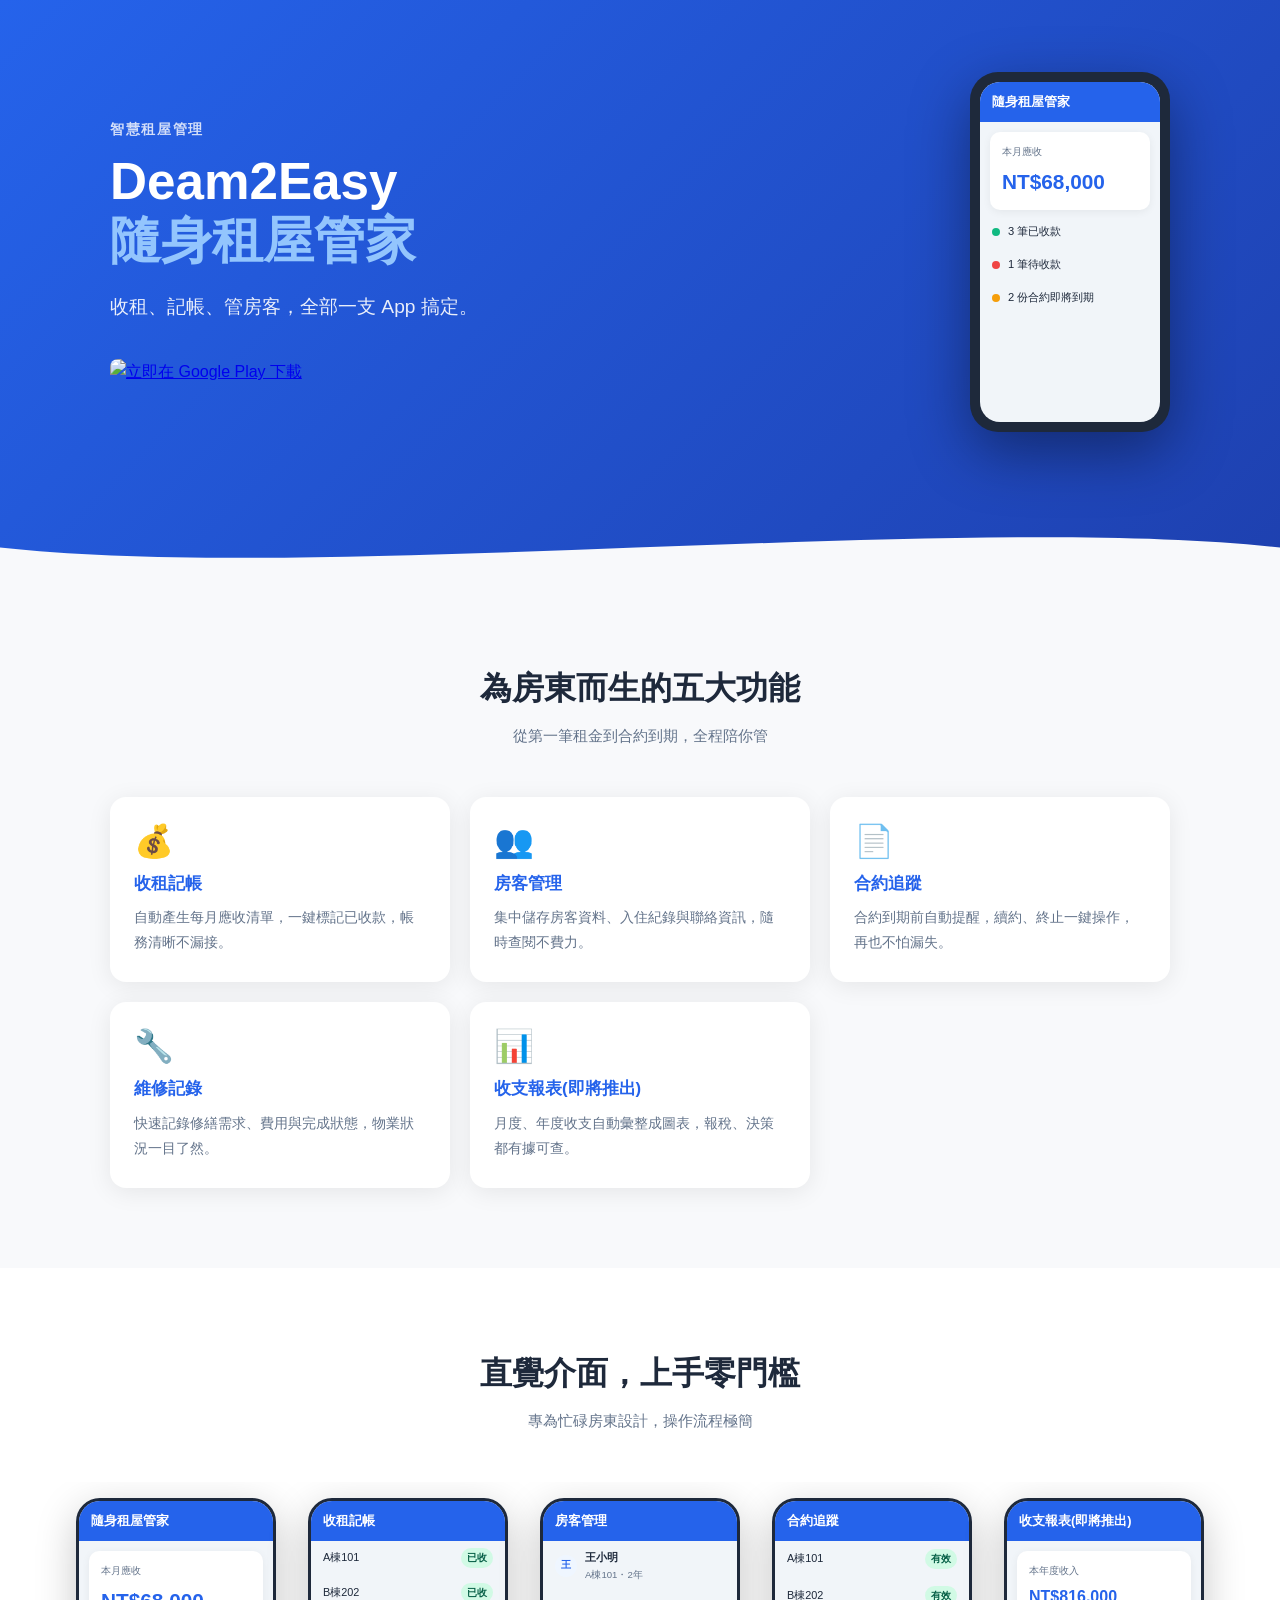
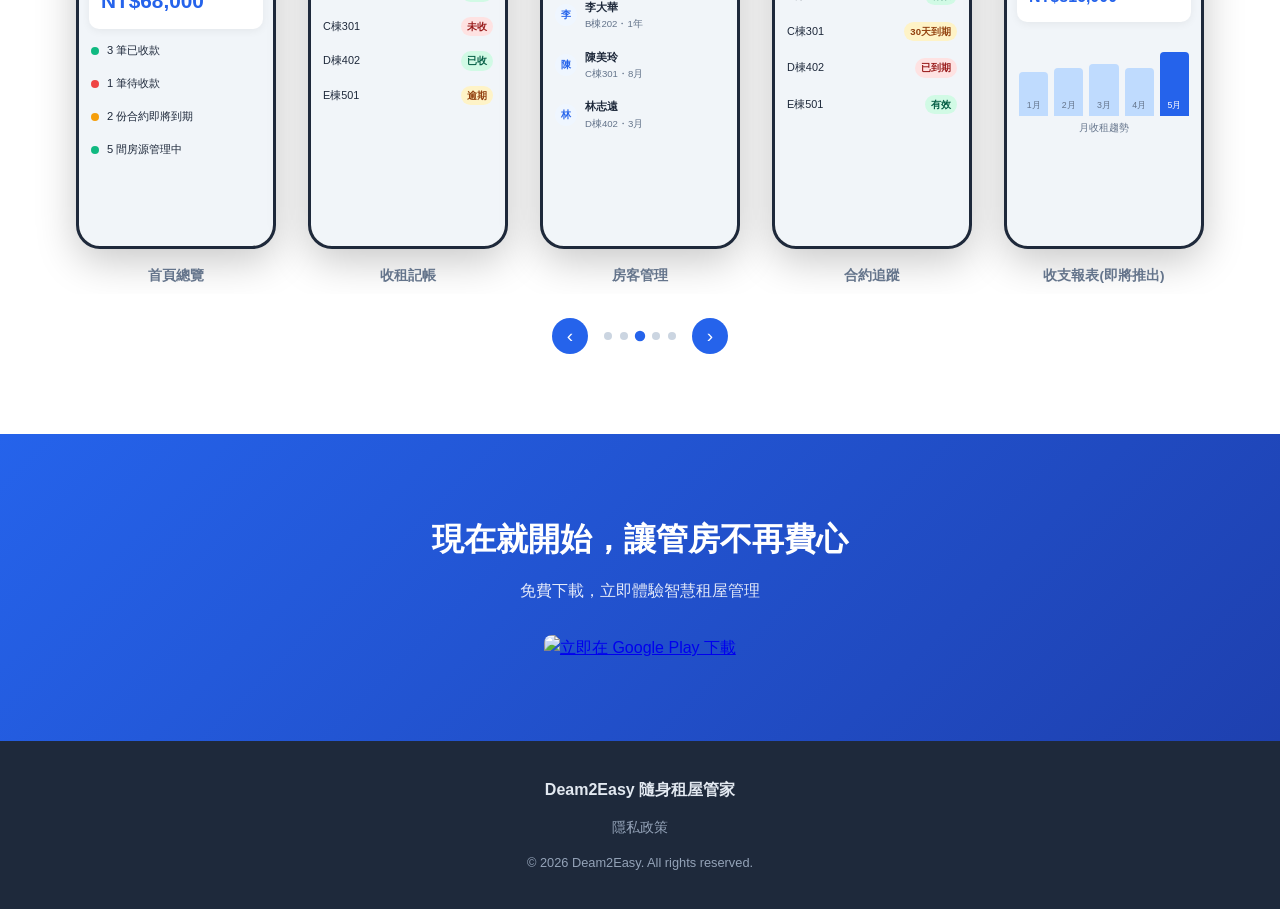
==== commit 9303b3d2: "fix: mark 收支報表 as coming soon and fix privacy policy link - Update 收支報表 feature card and carousel ca" ====
--- a/index.html
+++ b/index.html
@@ -1,4530 +1,281 @@
 <!DOCTYPE html>
 <html lang="zh-TW">
-
 <head>
-  <meta charset="UTF-8">
-  <meta name="viewport" content="width=device-width, initial-scale=1.0, viewport-fit=cover">
-  <title>好房管家 - 房屋租賃管理系統</title>
-
-  <!-- 1. 載入 Tailwind CSS (樣式) -->
-  <script src="https://cdn.tailwindcss.com"></script>
-  <!-- 防閃爍：在 Tailwind 載入前同步設定 dark class -->
-  <script>
-    (function () {
-      if (localStorage.getItem('rm_dark_mode') === '1') {
-        document.documentElement.classList.add('dark');
-      }
-    })();
-  </script>
-
-  <script>
-    tailwind.config = {
-      darkMode: 'class',
-      theme: {
-        extend: {
-          fontFamily: {
-            sans: ['"Noto Sans TC"', '"Noto Sans KR"', '-apple-system', '"PingFang TC"', '"PingFang SC"', '"Microsoft JhengHei"', '"Apple Color Emoji"', '"Segoe UI Emoji"', 'sans-serif'],
-          }
-        }
-      }
-    }
-  </script>
-
-  <!-- CJK 字體 (繁體中文 + 韓文，確保 WKWebView 正確渲染) -->
-  <link rel="preconnect" href="https://fonts.googleapis.com">
-  <link href="https://fonts.googleapis.com/css2?family=Noto+Sans+TC:wght@400;500;700&family=Noto+Sans+KR:wght@400;500;700&display=swap" rel="stylesheet">
-
-  <!-- 2. 載入 React 和 ReactDOM (核心) - 更換為 cdnjs 以提升穩定性 -->
-  <script src="https://cdnjs.cloudflare.com/ajax/libs/react/18.2.0/umd/react.development.js" crossorigin></script>
-  <script src="https://cdnjs.cloudflare.com/ajax/libs/react-dom/18.2.0/umd/react-dom.development.js"
-    crossorigin></script>
-
-  <!-- 3. 載入 Babel (讓瀏覽器看懂 React 語法) -->
-  <script src="https://cdnjs.cloudflare.com/ajax/libs/babel-standalone/7.23.5/babel.min.js" crossorigin></script>
-
-  <!-- 4. 載入 SheetJS (Excel 匯入匯出功能) -->
-  <script src="https://cdnjs.cloudflare.com/ajax/libs/xlsx/0.18.5/xlsx.full.min.js"></script>
-
-  <!-- 5. Capacitor Bridge Helper -->
-  <script>
-    // Capacitor Bridge 初始化
-    // 提供與原 Android.xxx() 相容的非同步 wrapper，供 React 元件使用
-    window.CapBridge = {
-      // 支援 Capacitor 原生環境 或 舊版 Android.xxx() 橋接
-      isNative() {
-        return !!(window.Capacitor && window.Capacitor.isNativePlatform()) ||
-               !!(window.Android && typeof window.Android.isAndroidApp === 'function' && window.Android.isAndroidApp());
-      },
-
-      async getLanguage() {
-        if (window.Android && typeof window.Android.getLanguage === 'function') return window.Android.getLanguage();
-        return localStorage.getItem('app_language') || 'zh-TW';
-      },
-
-      async setLanguage(lang) {
-        if (window.Android && typeof window.Android.setLanguage === 'function') window.Android.setLanguage(lang);
-        localStorage.setItem('app_language', lang);
-      },
-
-      async downloadFile(fileName, base64Data) {
-        // 舊版 Android 橋接（WebAppInterface.downloadFile → 存到 Downloads 資料夾）
-        if (window.Android && typeof window.Android.downloadFile === 'function') {
-          return window.Android.downloadFile(fileName, base64Data);
-        }
-        // Capacitor 橋接
-        if (window.Capacitor && window.Capacitor.isNativePlatform()) {
-          try {
-            const { Filesystem, Share } = window.Capacitor.Plugins;
-            const result = await Filesystem.writeFile({
-              path: fileName,
-              data: base64Data,
-              directory: 'CACHE',
-            });
-            await Share.share({ title: fileName, url: result.uri, dialogTitle: '儲存或分享備份' });
-            return 'success';
-          } catch (e) {
-            console.error('CapBridge.downloadFile error:', e);
-            return 'error: ' + e.message;
-          }
-        }
-        return 'not_native';
-      },
-
-      async shareFile(fileName, base64Data) {
-        // 舊版 Android 橋接（WebAppInterface.shareFile → 開啟系統分享選單）
-        if (window.Android && typeof window.Android.shareFile === 'function') {
-          return window.Android.shareFile(fileName, base64Data);
-        }
-        return this.downloadFile(fileName, base64Data);
-      },
-    };
-  </script>
-
-  <!-- 自定義樣式 -->
-  <style>
-    body {
-      font-family: "Noto Sans TC", "Noto Sans KR", -apple-system, "PingFang TC", "PingFang SC", "Microsoft JhengHei", "Apple Color Emoji", "Segoe UI Emoji", sans-serif;
-      padding-top: env(safe-area-inset-top);
-      padding-left: env(safe-area-inset-left);
-      padding-right: env(safe-area-inset-right);
-      box-sizing: border-box;
-    }
-
-    .pb-safe {
-      padding-bottom: env(safe-area-inset-bottom);
-    }
-
-    @keyframes fadeIn {
-      from {
-        opacity: 0;
-        transform: translateY(10px);
-      }
-
-      to {
-        opacity: 1;
-        transform: translateY(0);
-      }
-    }
-
-    .animate-fadeIn {
-      animation: fadeIn 0.3s ease-out forwards;
-    }
-
-    /* 讓 Textarea 支援換行顯示 */
-    .whitespace-pre-wrap {
-      white-space: pre-wrap;
-    }
-
-    /* Dark mode 全域補丁：input / select / textarea */
-    .dark input:not([type=checkbox]):not([type=radio]),
-    .dark select,
-    .dark textarea {
-      background-color: rgb(51 65 85);
-      border-color: rgb(71 85 105);
-      color: rgb(248 250 252);
-    }
-    .dark input::placeholder,
-    .dark textarea::placeholder {
-      color: rgb(100 116 139);
-    }
-
-    @keyframes planFocusRing {
-      0%   { box-shadow: 0 0 0 0 rgba(99,102,241,0.8), 0 0 0 0 rgba(99,102,241,0.3); transform: scale(1); }
-      25%  { box-shadow: 0 0 0 3px rgba(99,102,241,0.9), 0 0 0 6px rgba(99,102,241,0.3); transform: scale(1.025); }
-      55%  { box-shadow: 0 0 0 4px rgba(99,102,241,0.6), 0 0 0 10px rgba(99,102,241,0.15); transform: scale(1.025); }
-      100% { box-shadow: 0 0 0 6px rgba(99,102,241,0), 0 0 0 14px rgba(99,102,241,0); transform: scale(1); }
-    }
-    .plan-focused {
-      animation: planFocusRing 0.6s ease-out forwards;
-    }
-
-    /* Splash overlay 淡出由 Tailwind transition-opacity duration-700 控制 */
-  </style>
+  <meta charset="UTF-8" />
+  <meta name="viewport" content="width=device-width, initial-scale=1.0" />
+  <meta name="description" content="Deam2Easy 隨身租屋管家 — 讓房東管理更輕鬆。收租記帳、房客管理、合約追蹤，一手掌握。" />
+  <title>Deam2Easy 隨身租屋管家 — 讓管房更輕鬆</title>
+  <link rel="stylesheet" href="style.css" />
 </head>
-
-<body class="bg-slate-100 dark:bg-slate-900">
-  <div id="root"></div>
-
-  <script type="text/babel">
-    // --- 圖示組件 (SVG Icons) ---
-    const IconBase = ({ size = 24, className = "", children }) => (
-      <svg
-        xmlns="http://www.w3.org/2000/svg"
-        width={size}
-        height={size}
-        viewBox="0 0 24 24"
-        fill="none"
-        stroke="currentColor"
-        strokeWidth="2"
-        strokeLinecap="round"
-        strokeLinejoin="round"
-        className={className}
-      >
-        {children}
-      </svg>
-    );
-
-    const Icons = {
-      LayoutDashboard: (props) => <IconBase {...props}><rect width="7" height="9" x="3" y="3" rx="1" /><rect width="7" height="5" x="14" y="3" rx="1" /><rect width="7" height="9" x="14" y="12" rx="1" /><rect width="7" height="5" x="3" y="16" rx="1" /></IconBase>,
-      Home: (props) => <IconBase {...props}><path d="m3 9 9-7 9 7v11a2 2 0 0 1-2 2H5a2 2 0 0 1-2-2z" /><polyline points="9 22 9 12 15 12 15 22" /></IconBase>,
-      Users: (props) => <IconBase {...props}><path d="M16 21v-2a4 4 0 0 0-4-4H6a4 4 0 0 0-4 4v2" /><circle cx="9" cy="7" r="4" /><path d="M22 21v-2a4 4 0 0 0-3-3.87" /><path d="M16 3.13a4 4 0 0 1 0 7.75" /></IconBase>,
-      FileText: (props) => <IconBase {...props}><path d="M14.5 2H6a2 2 0 0 0-2 2v16a2 2 0 0 0 2 2h12a2 2 0 0 0 2-2V7.5L14.5 2z" /><polyline points="14 2 14 8 20 8" /></IconBase>,
-      Plus: (props) => <IconBase {...props}><path d="M5 12h14" /><path d="M12 5v14" /></IconBase>,
-      Trash2: (props) => <IconBase {...props}><path d="M3 6h18" /><path d="M19 6v14c0 1-1 2-2 2H7c-1 0-2-1-2-2V6" /><path d="M8 6V4a2 2 0 0 1 2-2h4a2 2 0 0 1 2 2v2" /><line x1="10" x2="10" y1="11" y2="17" /><line x1="14" x2="14" y1="11" y2="17" /></IconBase>,
-      Edit: (props) => <IconBase {...props}><path d="M17 3a2.828 2.828 0 1 1 4 4L7.5 20.5 2 22l1.5-5.5L17 3z" /></IconBase>,
-      Settings: (props) => <IconBase {...props}><path d="M12.22 2h-.44a2 2 0 0 0-2 2v.18a2 2 0 0 1-1 1.73l-.43.25a2 2 0 0 1-2 0l-.15-.08a2 2 0 0 0-2.73.73l-.22.38a2 2 0 0 0 .73 2.73l.15.1a2 2 0 0 1 1 1.72v.51a2 2 0 0 1-1 1.74l-.15.09a2 2 0 0 0-.73 2.73l.22.38a2 2 0 0 0 2.73.73l.15-.08a2 2 0 0 1 2 0l.43.25a2 2 0 0 1 1 1.73V20a2 2 0 0 0 2 2h.44a2 2 0 0 0 2-2v-.18a2 2 0 0 1 1-1.73l.43-.25a2 2 0 0 1 2 0l.15.08a2 2 0 0 0 2.73-.73l.22-.39a2 2 0 0 0-.73-2.73l-.15-.09a2 2 0 0 1-1-1.74v-.47a2 2 0 0 1 1-1.74l.15-.09a2 2 0 0 0 .73-2.73l-.22-.38a2 2 0 0 0-2.73-.73l-.15.08a2 2 0 0 1-2 0l-.43-.25a2 2 0 0 1-1-1.73V4a2 2 0 0 0-2-2z" /><circle cx="12" cy="12" r="3" /></IconBase>,
-      Download: (props) => <IconBase {...props}><path d="M21 15v4a2 2 0 0 1-2 2H5a2 2 0 0 1-2-2v-4" /><polyline points="7 10 12 15 17 10" /><line x1="12" x2="12" y1="15" y2="3" /></IconBase>,
-      Upload: (props) => <IconBase {...props}><path d="M21 15v4a2 2 0 0 1-2 2H5a2 2 0 0 1-2-2v-4" /><polyline points="17 8 12 3 7 8" /><line x1="12" x2="12" y1="3" y2="15" /></IconBase>,
-      Calendar: (props) => <IconBase {...props}><rect width="18" height="18" x="3" y="4" rx="2" ry="2" /><line x1="16" x2="16" y1="2" y2="6" /><line x1="8" x2="8" y1="2" y2="6" /><line x1="3" x2="21" y1="10" y2="10" /></IconBase>,
-      Share2: (props) => <IconBase {...props}><circle cx="18" cy="5" r="3" /><circle cx="6" cy="12" r="3" /><circle cx="18" cy="19" r="3" /><line x1="8.59" x2="15.42" y1="13.51" y2="17.49" /><line x1="15.41" x2="8.59" y1="6.51" y2="10.49" /></IconBase>,
-      ExternalLink: (props) => <IconBase {...props}><path d="M18 13v6a2 2 0 0 1-2 2H5a2 2 0 0 1-2-2V8a2 2 0 0 1 2-2h6" /><polyline points="15 3 21 3 21 9" /><line x1="10" x2="21" y1="14" y2="3" /></IconBase>,
-      Info: (props) => <IconBase {...props}><circle cx="12" cy="12" r="10" /><line x1="12" x2="12" y1="16" y2="12" /><line x1="12" x2="12.01" y1="8" y2="8" /></IconBase>,
-      Wrench: (props) => <IconBase {...props}><path d="M14.7 6.3a1 1 0 0 0 0 1.4l1.6 1.6a1 1 0 0 0 1.4 0l3.77-3.77a6 6 0 0 1-7.94 7.94l-6.91 6.91a2.12 2.12 0 0 1-3-3l6.91-6.91a6 6 0 0 1 7.94-7.94l-3.76 3.76z" /></IconBase>,
-      CreditCard: (props) => <IconBase {...props}><rect width="22" height="16" x="1" y="4" rx="2" ry="2" /><line x1="1" x2="23" y1="10" y2="10" /></IconBase>,
-      User: (props) => <IconBase {...props}><path d="M20 21v-2a4 4 0 0 0-4-4H8a4 4 0 0 0-4 4v2" /><circle cx="12" cy="7" r="4" /></IconBase>,
-      FileUp: (props) => <IconBase {...props}><path d="M14.5 2H6a2 2 0 0 0-2 2v16a2 2 0 0 0 2 2h12a2 2 0 0 0 2-2V7.5L14.5 2z" /><polyline points="14 2 14 8 20 8" /><path d="M12 12v6" /><path d="m9 15 3-3 3 3" /></IconBase>,
-      // 新增圖示：繳款追蹤功能
-      DollarSign: (props) => <IconBase {...props}><line x1="12" x2="12" y1="2" y2="22" /><path d="M17 5H9.5a3.5 3.5 0 0 0 0 7h5a3.5 3.5 0 0 1 0 7H6" /></IconBase>,
-      Bell: (props) => <IconBase {...props}><path d="M6 8a6 6 0 0 1 12 0c0 7 3 9 3 9H3s3-2 3-9" /><path d="M10.3 21a1.94 1.94 0 0 0 3.4 0" /></IconBase>,
-      AlertTriangle: (props) => <IconBase {...props}><path d="m21.73 18-8-14a2 2 0 0 0-3.48 0l-8 14A2 2 0 0 0 4 21h16a2 2 0 0 0 1.73-3Z" /><line x1="12" x2="12" y1="9" y2="13" /><line x1="12" x2="12.01" y1="17" y2="17" /></IconBase>,
-      Check: (props) => <IconBase {...props}><polyline points="20 6 9 17 4 12" /></IconBase>,
-      Clock: (props) => <IconBase {...props}><circle cx="12" cy="12" r="10" /><polyline points="12 6 12 12 16 14" /></IconBase>,
-      RefreshCw: (props) => <IconBase {...props}><path d="M21 2v6h-6" /><path d="M3 12a9 9 0 0 1 15-6.7L21 8M3 22v-6h6" /><path d="M21 12a9 9 0 0 1-15 6.7L3 16" /></IconBase>,
-      ChevronLeft: (props) => <IconBase {...props}><path d="m15 18-6-6 6-6" /></IconBase>,
-      ChevronRight: (props) => <IconBase {...props}><path d="m9 18 6-6-6-6" /></IconBase>,
-      ChevronDown: (props) => <IconBase {...props}><path d="m6 9 6 6 6-6" /></IconBase>,
-      Camera: (props) => <IconBase {...props}><path d="M14.5 4h-5L7 7H4a2 2 0 0 0-2 2v9a2 2 0 0 0 2 2h16a2 2 0 0 0 2-2V9a2 2 0 0 0-2-2h-3l-2.5-3z" /><circle cx="12" cy="13" r="3" /></IconBase>,
-      Eye: (props) => <IconBase {...props}><path d="M1 12s4-8 11-8 11 8 11 8-4 8-11 8-11-8-11-8z" /><circle cx="12" cy="12" r="3" /></IconBase>,
-      Image: (props) => <IconBase {...props}><rect width="18" height="18" x="3" y="3" rx="2" ry="2" /><circle cx="9" cy="9" r="2" /><path d="m21 15-3.086-3.086a2 2 0 0 0-2.828 0L6 21" /></IconBase>,
-      Paperclip: (props) => <IconBase {...props}><path d="m21.44 11.05-9.19 9.19a6 6 0 0 1-8.49-8.49l8.57-8.57A4 4 0 1 1 18 8.84l-8.59 8.57a2 2 0 0 1-2.83-2.83l8.49-8.48" /></IconBase>,
-      X: (props) => <IconBase {...props}><path d="M18 6 6 18" /><path d="m6 6 12 12" /></IconBase>,
-      CheckSquare: (props) => <IconBase {...props}><polyline points="9 11 12 14 22 4" /><path d="M21 12v7a2 2 0 0 1-2 2H5a2 2 0 0 1-2-2V5a2 2 0 0 1 2-2h11" /></IconBase>,
-      Square: (props) => <IconBase {...props}><rect width="18" height="18" x="3" y="3" rx="2" /></IconBase>
-    };
-
-    const { useState, useEffect, useRef } = React;
-
-    // --- 模擬數據與工具函數 ---
-
-    const generateId = () => Math.random().toString(36).substr(2, 9);
-    // 安全 ID 比對（避免型別不一致問題）
-    const idMatch = (a, b) => a != null && b != null && String(a) === String(b);
-
-    // --- 圖片工具函數 ---
-
-    // 圖片壓縮：將 File 轉為壓縮後的 base64
-    const compressImage = (file, maxWidth = 800, quality = 0.7) => {
-      return new Promise((resolve, reject) => {
-        const reader = new FileReader();
-        reader.onload = (e) => {
-          const img = new Image();
-          img.onload = () => {
-            const canvas = document.createElement('canvas');
-            let w = img.width, h = img.height;
-            if (w > maxWidth) { h = (maxWidth / w) * h; w = maxWidth; }
-            canvas.width = w;
-            canvas.height = h;
-            canvas.getContext('2d').drawImage(img, 0, 0, w, h);
-            resolve(canvas.toDataURL('image/jpeg', quality));
-          };
-          img.onerror = reject;
-          img.src = e.target.result;
-        };
-        reader.onerror = reject;
-        reader.readAsDataURL(file);
-      });
-    };
-
-    // 圖片儲存管理 (獨立 localStorage key)
-    const loadImageStore = () => {
-      try { return JSON.parse(localStorage.getItem('imageStore') || '{}'); }
-      catch { return {}; }
-    };
-    const saveImageStore = (store) => {
-      try { localStorage.setItem('imageStore', JSON.stringify(store)); }
-      catch (e) { console.error('圖片儲存失敗，可能超過容量限制', e); alert('圖片儲存失敗，空間不足。請清除部分資料後重試。'); }
-    };
-    const saveImage = (base64) => {
-      const store = loadImageStore();
-      const id = 'img_' + generateId();
-      store[id] = base64;
-      saveImageStore(store);
-      return id;
-    };
-    const getImage = (id) => id ? (loadImageStore()[id] || null) : null;
-    const deleteImage = (id) => {
-      if (!id) return;
-      const store = loadImageStore();
-      delete store[id];
-      saveImageStore(store);
-    };
-    const deleteImages = (ids) => {
-      if (!ids || ids.length === 0) return;
-      const store = loadImageStore();
-      ids.forEach(id => delete store[id]);
-      saveImageStore(store);
-    };
-
-    // 房源：增加 repairs 陣列, landlord (房東姓名)
-    const initialProperties = [
-      { id: 'p1', name: '信義區陽光公寓 3F', address: '台北市信義區信義路五段100號', price: 35000, status: 'vacant', type: '公寓', repairs: [], landlord: '王大明' },
-      { id: 'p2', name: '中山區獨立套房', address: '台北市中山區南京東路一段10號', price: 18000, status: 'rented', type: '套房', repairs: [], landlord: '李小華' },
-      { id: 'p3', name: '大安區豪宅', address: '台北市大安區和平東路二段', price: 85000, status: 'vacant', type: '大樓', repairs: [], landlord: '陳老闆' },
-    ];
-
-    // 租客
-    const initialTenants = [
-      { id: 't1', name: '陳小明', phone: '0912-345-678', email: 'ming@example.com', idCard: 'A123456789', notes: '準時交租，生活作息正常。' },
-      { id: 't2', name: '林美麗', phone: '0988-765-432', email: 'mary@example.com', idCard: 'B223456789', notes: '' },
-    ];
-
-    // 合約
-    const initialContracts = [
-      {
-        id: 'c1',
-        propertyId: 'p2',
-        tenantId: 't2',
-        startDate: '2023-01-01',
-        endDate: '2024-01-01',
-        rentAmount: 18000,
-        deposit: 36000,
-        status: 'active',
-        paymentMethod: '銀行轉帳'
-      }
-    ];
-
-    // 繳款紀錄
-    const initialPayments = [
-      {
-        id: 'pay1',
-        contractId: 'c1',
-        dueDate: '2024-12-01',
-        paidDate: '2024-11-28',
-        amount: 18000,
-        status: 'paid',
-        notes: ''
-      },
-      {
-        id: 'pay2',
-        contractId: 'c1',
-        dueDate: '2025-01-01',
-        paidDate: null,
-        amount: 18000,
-        status: 'pending',
-        notes: ''
-      }
-    ];
-
-    // --- Splash Overlay ---
-
-    const SplashOverlay = ({ darkMode, visible }) => {
-      const [mounted, setMounted] = React.useState(true);
-
-      React.useEffect(() => {
-        if (visible) return;
-        // visible 變 false 後，等 CSS 淡出完成再卸載
-        const t = setTimeout(() => setMounted(false), 800);
-        return () => clearTimeout(t);
-      }, [visible]);
-
-      if (!mounted) return null;
-
-      return (
-        <div
-          className={`fixed inset-0 z-[9999] transition-opacity duration-700 ease-in-out ${visible ? 'opacity-100' : 'opacity-0 pointer-events-none'}`}
-          style={{ paddingTop: 'env(safe-area-inset-top)', paddingBottom: 'env(safe-area-inset-bottom)' }}
+<body>
+
+  <!-- ========== HERO ========== -->
+  <header class="hero">
+    <div class="container hero__inner">
+      <div class="hero__text">
+        <p class="hero__eyebrow">智慧租屋管理</p>
+        <h1 class="hero__title">Deam2Easy<br /><span>隨身租屋管家</span></h1>
+        <p class="hero__slogan">收租、記帳、管房客，<br />全部一支 App 搞定。</p>
+        <a
+          href="https://play.google.com/store/apps/details?id=com.rentmanager.app.byD2E"
+          target="_blank"
+          rel="noopener noreferrer"
+          class="btn-download"
+          id="hero-cta"
         >
           <img
-            src={darkMode ? 'images/deep.png' : 'images/bright.png'}
-            alt=""
-            className="w-full h-full object-cover"
+            src="https://play.google.com/intl/en_us/badges/static/images/badges/zh-tw_badge_web_generic.png"
+            alt="立即在 Google Play 下載"
+            class="gplay-badge"
           />
-        </div>
-      );
-    };
-
-    // --- Onboarding Screen ---
-
-    const ONBOARDING_SLIDES = {
-      'zh-TW': [
-        { icon: Icons.LayoutDashboard, bg: 'bg-indigo-100 dark:bg-indigo-900/40', fg: 'text-indigo-600 dark:text-indigo-400', title: '歡迎使用好房管家', desc: '一款專為房東設計的租賃管理工具，讓房源、合約、繳款一手掌握，管理不再繁瑣。' },
-        { icon: Icons.Home,            bg: 'bg-sky-100 dark:bg-sky-900/40',     fg: 'text-sky-600 dark:text-sky-400',     title: '房源管理',         desc: '輕鬆建立多筆房源，記錄地址、租金及房東資訊，並可附上現場照片。' },
-        { icon: Icons.Users,           bg: 'bg-emerald-100 dark:bg-emerald-900/40', fg: 'text-emerald-600 dark:text-emerald-400', title: '租客 & 合約管理',  desc: '儲存租客完整資料，追蹤合約起迄日期，到期前自動推播提醒，不怕漏接。' },
-        { icon: Icons.DollarSign,      bg: 'bg-amber-100 dark:bg-amber-900/40', fg: 'text-amber-600 dark:text-amber-400', title: '繳款追蹤 & 通知',  desc: '一目瞭然掌握待繳、已繳、逾期狀態，可設定推播提醒，催收更有效率。' },
-        { icon: Icons.Download,        bg: 'bg-violet-100 dark:bg-violet-900/40', fg: 'text-violet-600 dark:text-violet-400', title: '備份 & 匯入',      desc: '一鍵匯出 Excel 備份，隨時分享至 Line 或 Google Drive，換裝置也不怕遺失資料。' },
-      ],
-      'en': [
-        { icon: Icons.LayoutDashboard, bg: 'bg-indigo-100 dark:bg-indigo-900/40', fg: 'text-indigo-600 dark:text-indigo-400', title: 'Welcome to RentManager', desc: 'A rental management tool built for landlords. Manage properties, contracts, and payments all in one place.' },
-        { icon: Icons.Home,            bg: 'bg-sky-100 dark:bg-sky-900/40',     fg: 'text-sky-600 dark:text-sky-400',     title: 'Property Management', desc: 'Add multiple properties with addresses, rent amounts, and landlord info. Attach photos easily.' },
-        { icon: Icons.Users,           bg: 'bg-emerald-100 dark:bg-emerald-900/40', fg: 'text-emerald-600 dark:text-emerald-400', title: 'Tenants & Contracts',  desc: 'Store tenant details and track contract dates. Get push notifications before contracts expire.' },
-        { icon: Icons.DollarSign,      bg: 'bg-amber-100 dark:bg-amber-900/40', fg: 'text-amber-600 dark:text-amber-400', title: 'Payment Tracking',     desc: 'See pending, paid, and overdue payments at a glance. Set reminders so nothing slips through.' },
-        { icon: Icons.Download,        bg: 'bg-violet-100 dark:bg-violet-900/40', fg: 'text-violet-600 dark:text-violet-400', title: 'Backup & Import',      desc: 'Export an Excel backup anytime and share it to Line or Google Drive. Restore data on any device.' },
-      ],
-      'ja': [
-        { icon: Icons.LayoutDashboard, bg: 'bg-indigo-100 dark:bg-indigo-900/40', fg: 'text-indigo-600 dark:text-indigo-400', title: 'RentManagerへようこそ', desc: '大家さん向けの賃貸管理ツールです。物件・契約・支払いをひとつのアプリで管理できます。' },
-        { icon: Icons.Home,            bg: 'bg-sky-100 dark:bg-sky-900/40',     fg: 'text-sky-600 dark:text-sky-400',     title: '物件管理',              desc: '複数の物件を登録し、住所・家賃・オーナー情報を記録。写真の添付にも対応しています。' },
-        { icon: Icons.Users,           bg: 'bg-emerald-100 dark:bg-emerald-900/40', fg: 'text-emerald-600 dark:text-emerald-400', title: '入居者・契約管理',     desc: '入居者情報を一括管理し、契約期限を追跡。期限前にプッシュ通知でお知らせします。' },
-        { icon: Icons.DollarSign,      bg: 'bg-amber-100 dark:bg-amber-900/40', fg: 'text-amber-600 dark:text-amber-400', title: '支払い追跡・通知',     desc: '未払い・支払済み・延滞を一目で確認。リマインダーを設定してうっかり忘れを防止。' },
-        { icon: Icons.Download,        bg: 'bg-violet-100 dark:bg-violet-900/40', fg: 'text-violet-600 dark:text-violet-400', title: 'バックアップ・復元',   desc: 'Excelでバックアップしていつでも共有。LineやGoogle Driveに送れば機種変更も安心。' },
-      ],
-      'ko': [
-        { icon: Icons.LayoutDashboard, bg: 'bg-indigo-100 dark:bg-indigo-900/40', fg: 'text-indigo-600 dark:text-indigo-400', title: 'RentManager에 오신 것을 환영합니다', desc: '집주인을 위한 임대 관리 도구입니다. 매물, 계약, 납부를 한 앱에서 관리하세요.' },
-        { icon: Icons.Home,            bg: 'bg-sky-100 dark:bg-sky-900/40',     fg: 'text-sky-600 dark:text-sky-400',     title: '매물 관리',              desc: '여러 매물을 등록하고 주소, 임대료, 집주인 정보를 기록하세요. 사진 첨부도 가능합니다.' },
-        { icon: Icons.Users,           bg: 'bg-emerald-100 dark:bg-emerald-900/40', fg: 'text-emerald-600 dark:text-emerald-400', title: '임차인 & 계약 관리',   desc: '임차인 정보를 저장하고 계약 기간을 추적하세요. 만료 전에 푸시 알림으로 알려드립니다.' },
-        { icon: Icons.DollarSign,      bg: 'bg-amber-100 dark:bg-amber-900/40', fg: 'text-amber-600 dark:text-amber-400', title: '납부 추적 & 알림',      desc: '미납, 납부완료, 연체 상태를 한눈에 확인하세요. 리마인더를 설정해 놓치지 마세요.' },
-        { icon: Icons.Download,        bg: 'bg-violet-100 dark:bg-violet-900/40', fg: 'text-violet-600 dark:text-violet-400', title: '백업 & 가져오기',      desc: 'Excel로 백업하고 언제든지 Line이나 Google Drive로 공유하세요. 기기를 바꿔도 안심입니다.' },
-      ],
-    };
-
-    const OnboardingScreen = ({ language, darkMode, visible, onDone }) => {
-      const [page, setPage] = React.useState(0);
-      const [leaving, setLeaving] = React.useState(false);
-      const [slideDir, setSlideDir] = React.useState(1); // 1=right→left, -1=left→right
-      const [animating, setAnimating] = React.useState(false);
-
-      const lang = ONBOARDING_SLIDES[language] ? language : 'zh-TW';
-      const slides = ONBOARDING_SLIDES[lang];
-      const total = slides.length;
-      const slide = slides[page];
-      const SlideIcon = slide.icon;
-
-      const labels = {
-        skip:  { 'zh-TW': '略過', en: 'Skip', ja: 'スキップ', ko: '건너뛰기' }[lang],
-        next:  { 'zh-TW': '下一頁', en: 'Next', ja: '次へ', ko: '다음' }[lang],
-        start: { 'zh-TW': '開始使用', en: 'Get Started', ja: '始める', ko: '시작하기' }[lang],
-      };
-
-      const goPage = (next) => {
-        if (animating) return;
-        setSlideDir(next > page ? 1 : -1);
-        setAnimating(true);
-        setTimeout(() => { setPage(next); setAnimating(false); }, 220);
-      };
-
-      const finish = () => {
-        localStorage.setItem('rm_onboarding_done', '1');
-        setLeaving(true);
-        setTimeout(onDone, 400);
-      };
-
-      if (!visible) return null;
-
-      return (
-        <div
-          className={`fixed inset-0 z-[9998] flex flex-col transition-opacity duration-400 ${leaving ? 'opacity-0 pointer-events-none' : 'opacity-100'} ${darkMode ? 'bg-slate-900' : 'bg-white'}`}
-          style={{ paddingTop: 'env(safe-area-inset-top)', paddingBottom: 'env(safe-area-inset-bottom)' }}
+        </a>
+      </div>
+      <div class="hero__visual" aria-hidden="true">
+        <div class="phone-mockup phone-mockup--hero">
+          <div class="phone-mockup__screen">
+            <div class="mock-app-ui">
+              <div class="mock-topbar">隨身租屋管家</div>
+              <div class="mock-card">
+                <span class="mock-label">本月應收</span>
+                <span class="mock-amount">NT$68,000</span>
+              </div>
+              <div class="mock-row"><span class="dot dot--green"></span>3 筆已收款</div>
+              <div class="mock-row"><span class="dot dot--red"></span>1 筆待收款</div>
+              <div class="mock-row"><span class="dot dot--yellow"></span>2 份合約即將到期</div>
+            </div>
+          </div>
+        </div>
+      </div>
+    </div>
+    <div class="hero__wave" aria-hidden="true">
+      <svg viewBox="0 0 1440 80" preserveAspectRatio="none" xmlns="http://www.w3.org/2000/svg">
+        <path d="M0,40 C360,80 1080,0 1440,40 L1440,80 L0,80 Z" fill="#f8f9fb"/>
+      </svg>
+    </div>
+  </header>
+
+  <main>
+
+    <!-- ========== FEATURES ========== -->
+    <section class="features" id="features">
+      <div class="container">
+        <h2 class="section-title">為房東而生的五大功能</h2>
+        <p class="section-sub">從第一筆租金到合約到期，全程陪你管</p>
+        <div class="features__grid">
+
+          <div class="feature-card">
+            <div class="feature-card__icon">💰</div>
+            <h3>收租記帳</h3>
+            <p>自動產生每月應收清單，一鍵標記已收款，帳務清晰不漏接。</p>
+          </div>
+
+          <div class="feature-card">
+            <div class="feature-card__icon">👥</div>
+            <h3>房客管理</h3>
+            <p>集中儲存房客資料、入住紀錄與聯絡資訊，隨時查閱不費力。</p>
+          </div>
+
+          <div class="feature-card">
+            <div class="feature-card__icon">📄</div>
+            <h3>合約追蹤</h3>
+            <p>合約到期前自動提醒，續約、終止一鍵操作，再也不怕漏失。</p>
+          </div>
+
+          <div class="feature-card">
+            <div class="feature-card__icon">🔧</div>
+            <h3>維修記錄</h3>
+            <p>快速記錄修繕需求、費用與完成狀態，物業狀況一目了然。</p>
+          </div>
+
+          <div class="feature-card">
+            <div class="feature-card__icon">📊</div>
+            <h3>收支報表(即將推出)</h3>
+            <p>月度、年度收支自動彙整成圖表，報稅、決策都有據可查。</p>
+          </div>
+
+        </div>
+      </div>
+    </section>
+
+    <!-- ========== SCREENSHOTS ========== -->
+    <section class="screenshots" id="screenshots">
+      <div class="container">
+        <h2 class="section-title">直覺介面，上手零門檻</h2>
+        <p class="section-sub">專為忙碌房東設計，操作流程極簡</p>
+      </div>
+      <div class="carousel" role="region" aria-label="App 截圖展示">
+        <div class="carousel__track" id="carouselTrack">
+
+          <!-- 1. 首頁總覽 -->
+          <div class="carousel__item">
+            <div class="screenshot-frame">
+              <div class="mock-screen">
+                <div class="mock-app-ui">
+                  <div class="mock-topbar">隨身租屋管家</div>
+                  <div class="mock-card">
+                    <span class="mock-label">本月應收</span>
+                    <span class="mock-amount">NT$68,000</span>
+                  </div>
+                  <div class="mock-row"><span class="dot dot--green"></span>3 筆已收款</div>
+                  <div class="mock-row"><span class="dot dot--red"></span>1 筆待收款</div>
+                  <div class="mock-row"><span class="dot dot--yellow"></span>2 份合約即將到期</div>
+                  <div class="mock-row"><span class="dot dot--green"></span>5 間房源管理中</div>
+                </div>
+              </div>
+            </div>
+            <p class="carousel__caption">首頁總覽</p>
+          </div>
+
+          <!-- 2. 收租記帳 -->
+          <div class="carousel__item">
+            <div class="screenshot-frame">
+              <div class="mock-screen">
+                <div class="mock-app-ui">
+                  <div class="mock-topbar">收租記帳</div>
+                  <div class="mock-rent-row">
+                    <span>A棟101</span><span class="tag tag--green">已收</span>
+                  </div>
+                  <div class="mock-rent-row">
+                    <span>B棟202</span><span class="tag tag--green">已收</span>
+                  </div>
+                  <div class="mock-rent-row">
+                    <span>C棟301</span><span class="tag tag--red">未收</span>
+                  </div>
+                  <div class="mock-rent-row">
+                    <span>D棟402</span><span class="tag tag--green">已收</span>
+                  </div>
+                  <div class="mock-rent-row">
+                    <span>E棟501</span><span class="tag tag--yellow">逾期</span>
+                  </div>
+                </div>
+              </div>
+            </div>
+            <p class="carousel__caption">收租記帳</p>
+          </div>
+
+          <!-- 3. 房客管理 -->
+          <div class="carousel__item">
+            <div class="screenshot-frame">
+              <div class="mock-screen">
+                <div class="mock-app-ui">
+                  <div class="mock-topbar">房客管理</div>
+                  <div class="mock-tenant-row">
+                    <div class="mock-avatar">王</div>
+                    <div><div style="font-weight:700">王小明</div><div style="color:#64748b;font-size:.6rem">A棟101・2年</div></div>
+                  </div>
+                  <div class="mock-tenant-row">
+                    <div class="mock-avatar">李</div>
+                    <div><div style="font-weight:700">李大華</div><div style="color:#64748b;font-size:.6rem">B棟202・1年</div></div>
+                  </div>
+                  <div class="mock-tenant-row">
+                    <div class="mock-avatar">陳</div>
+                    <div><div style="font-weight:700">陳美玲</div><div style="color:#64748b;font-size:.6rem">C棟301・8月</div></div>
+                  </div>
+                  <div class="mock-tenant-row">
+                    <div class="mock-avatar">林</div>
+                    <div><div style="font-weight:700">林志遠</div><div style="color:#64748b;font-size:.6rem">D棟402・3月</div></div>
+                  </div>
+                </div>
+              </div>
+            </div>
+            <p class="carousel__caption">房客管理</p>
+          </div>
+
+          <!-- 4. 合約追蹤 -->
+          <div class="carousel__item">
+            <div class="screenshot-frame">
+              <div class="mock-screen">
+                <div class="mock-app-ui">
+                  <div class="mock-topbar">合約追蹤</div>
+                  <div class="mock-contract-row">
+                    <span>A棟101</span><span class="tag tag--green">有效</span>
+                  </div>
+                  <div class="mock-contract-row">
+                    <span>B棟202</span><span class="tag tag--green">有效</span>
+                  </div>
+                  <div class="mock-contract-row">
+                    <span>C棟301</span><span class="tag tag--yellow">30天到期</span>
+                  </div>
+                  <div class="mock-contract-row">
+                    <span>D棟402</span><span class="tag tag--red">已到期</span>
+                  </div>
+                  <div class="mock-contract-row">
+                    <span>E棟501</span><span class="tag tag--green">有效</span>
+                  </div>
+                </div>
+              </div>
+            </div>
+            <p class="carousel__caption">合約追蹤</p>
+          </div>
+
+          <!-- 5. 收支報表 -->
+          <div class="carousel__item">
+            <div class="screenshot-frame">
+              <div class="mock-screen">
+                <div class="mock-app-ui">
+                  <div class="mock-topbar">收支報表(即將推出)</div>
+                  <div class="mock-card" style="margin-bottom:4px">
+                    <span class="mock-label">本年度收入</span>
+                    <span class="mock-amount" style="font-size:1rem">NT$816,000</span>
+                  </div>
+                  <div class="mock-chart">
+                    <div class="mock-bar" style="height:55%">1月</div>
+                    <div class="mock-bar" style="height:60%">2月</div>
+                    <div class="mock-bar" style="height:65%">3月</div>
+                    <div class="mock-bar" style="height:60%">4月</div>
+                    <div class="mock-bar mock-bar--active" style="height:80%">5月</div>
+                  </div>
+                  <div class="mock-chart-label">月收租趨勢</div>
+                </div>
+              </div>
+            </div>
+            <p class="carousel__caption">收支報表(即將推出)</p>
+          </div>
+
+        </div>
+
+        <div class="carousel__controls">
+          <button class="carousel__btn" id="prevBtn" aria-label="上一張">&#8249;</button>
+          <div class="carousel__dots" id="carouselDots" role="tablist"></div>
+          <button class="carousel__btn" id="nextBtn" aria-label="下一張">&#8250;</button>
+        </div>
+      </div>
+    </section>
+
+    <!-- ========== CTA ========== -->
+    <section class="cta">
+      <div class="container cta__inner">
+        <h2>現在就開始，讓管房不再費心</h2>
+        <p>免費下載，立即體驗智慧租屋管理</p>
+        <a
+          href="https://play.google.com/store/apps/details?id=com.rentmanager.app.byD2E"
+          target="_blank"
+          rel="noopener noreferrer"
+          class="btn-download"
+          id="cta-download"
         >
-          {/* 略過按鈕 */}
-          <div className="flex justify-end px-6 pt-4">
-            <button
-              onClick={finish}
-              className={`text-sm font-medium px-3 py-1 rounded-full ${darkMode ? 'text-slate-400 hover:text-slate-200 hover:bg-slate-800' : 'text-slate-400 hover:text-slate-700 hover:bg-slate-100'} transition-colors`}
-            >
-              {labels.skip}
-            </button>
-          </div>
-
-          {/* 主內容 */}
-          <div className="flex-1 flex flex-col items-center justify-center px-8 text-center">
-            <div
-              className={`transition-all duration-220 ${animating ? (slideDir > 0 ? '-translate-x-8 opacity-0' : 'translate-x-8 opacity-0') : 'translate-x-0 opacity-100'}`}
-            >
-              {/* 圖示圓圈 */}
-              <div className={`w-28 h-28 rounded-full flex items-center justify-center mx-auto mb-8 ${slide.bg}`}>
-                <SlideIcon size={56} className={slide.fg} />
-              </div>
-
-              {/* 標題 */}
-              <h2 className={`text-2xl font-bold mb-4 leading-snug ${darkMode ? 'text-white' : 'text-slate-800'}`}>
-                {slide.title}
-              </h2>
-
-              {/* 說明 */}
-              <p className={`text-base leading-relaxed max-w-xs mx-auto ${darkMode ? 'text-slate-400' : 'text-slate-500'}`}>
-                {slide.desc}
-              </p>
-            </div>
-          </div>
-
-          {/* 底部：dots + 按鈕 */}
-          <div className="px-8 pb-10 flex flex-col items-center gap-6">
-            {/* Dots */}
-            <div className="flex gap-2">
-              {slides.map((_, i) => (
-                <button
-                  key={i}
-                  onClick={() => goPage(i)}
-                  className={`rounded-full transition-all duration-300 ${i === page
-                    ? 'w-6 h-2.5 bg-indigo-500'
-                    : `w-2.5 h-2.5 ${darkMode ? 'bg-slate-700' : 'bg-slate-200'}`
-                  }`}
-                />
-              ))}
-            </div>
-
-            {/* 按鈕 */}
-            <div className="w-full max-w-xs flex gap-3">
-              {page > 0 && (
-                <button
-                  onClick={() => goPage(page - 1)}
-                  className={`flex-1 py-3 rounded-xl font-medium text-sm transition-colors ${darkMode ? 'bg-slate-800 text-slate-300 hover:bg-slate-700' : 'bg-slate-100 text-slate-600 hover:bg-slate-200'}`}
-                >
-                  ←
-                </button>
-              )}
-              {page < total - 1 ? (
-                <button
-                  onClick={() => goPage(page + 1)}
-                  className="flex-1 py-3 rounded-xl font-bold text-sm bg-indigo-600 text-white hover:bg-indigo-700 transition-colors shadow"
-                >
-                  {labels.next} →
-                </button>
-              ) : (
-                <button
-                  onClick={finish}
-                  className="flex-1 py-3 rounded-xl font-bold text-sm bg-indigo-600 text-white hover:bg-indigo-700 transition-colors shadow"
-                >
-                  {labels.start}
-                </button>
-              )}
-            </div>
-          </div>
-        </div>
-      );
-    };
-
-    // --- UI 組件 ---
-
-    const Card = ({ children, className = "" }) => (
-      <div className={`bg-white dark:bg-slate-800 rounded-xl shadow-sm border border-slate-200 dark:border-slate-700 ${className}`}>
-        {children}
-      </div>
-    );
-
-    const Button = ({ children, onClick, variant = 'primary', className = "", icon: Icon, type = "button" }) => {
-      const baseStyle = "px-4 py-2 rounded-lg font-medium transition-all flex items-center justify-center gap-2";
-      const variants = {
-        primary: "bg-indigo-600 text-white hover:bg-indigo-700 shadow-sm hover:shadow",
-        secondary: "bg-white dark:bg-slate-700 text-slate-700 dark:text-slate-200 border border-slate-300 dark:border-slate-600 hover:bg-slate-50 dark:hover:bg-slate-600",
-        danger: "bg-red-50 dark:bg-red-900/30 text-red-600 dark:text-red-400 border border-red-100 dark:border-red-800 hover:bg-red-100 dark:hover:bg-red-900/50",
-        success: "bg-green-600 text-white hover:bg-green-700",
-        line: "bg-[#06C755] text-white hover:bg-[#05b34c]",
-        drive: "bg-white dark:bg-slate-700 text-slate-700 dark:text-slate-200 border border-slate-300 dark:border-slate-600 hover:bg-slate-50 dark:hover:bg-slate-600",
-        icon: "p-2 hover:bg-slate-100 dark:hover:bg-slate-700 text-slate-500 dark:text-slate-400 rounded-full"
-      };
-
-      return (
-        <button type={type} onClick={onClick} className={`${baseStyle} ${variants[variant]} ${className}`}>
-          {Icon && <Icon size={18} />}
-          {children}
-        </button>
-      );
-    };
-
-    const Badge = ({ status }) => {
-      const styles = {
-        vacant: { bg: 'bg-green-100', text: 'text-green-700', label: '待租' },
-        rented: { bg: 'bg-indigo-100', text: 'text-indigo-700', label: '已出租' },
-        active: { bg: 'bg-green-100', text: 'text-green-700', label: '進行中' },
-        expired: { bg: 'bg-slate-100', text: 'text-slate-600', label: '已結束' },
-      };
-      const s = styles[status] || styles.vacant;
-      return (
-        <span className={`px-2.5 py-0.5 rounded-full text-xs font-semibold ${s.bg} ${s.text}`}>
-          {s.label}
-        </span>
-      );
-    };
-
-    // --- 圖片上傳/預覽共用元件 ---
-
-    // 圖片上傳元件
-    const ImageUploader = ({ label, imageIds = [], onUpload, onDelete, multiple = false, single = false }) => {
-      const inputRef = useRef(null);
-      const handleFile = async (e) => {
-        const files = Array.from(e.target.files);
-        if (!files.length) return;
-        for (const file of files) {
-          if (!file.type.startsWith('image/')) { alert('請選擇圖片檔案'); continue; }
-          try {
-            const base64 = await compressImage(file);
-            const id = saveImage(base64);
-            onUpload(id);
-          } catch (err) { console.error('圖片處理失敗', err); alert('圖片處理失敗'); }
-        }
-        e.target.value = '';
-      };
-      const ids = single ? (imageIds ? [imageIds] : []) : (imageIds || []);
-      const validIds = ids.filter(Boolean);
-      return (
-        <div>
-          <label className="block text-sm text-slate-600 mb-1">{label}</label>
-          <div className="flex flex-wrap gap-2 mb-2">
-            {validIds.map(id => {
-              const src = getImage(id);
-              return src ? (
-                <div key={id} className="relative group w-20 h-20 rounded-lg overflow-hidden border border-slate-200">
-                  <img src={src} className="w-full h-full object-cover cursor-pointer" onClick={() => window.__setPreviewImage && window.__setPreviewImage(src)} />
-                  <button
-                    onClick={() => onDelete(id)}
-                    className="absolute top-0 right-0 bg-red-500 text-white rounded-bl p-0.5 opacity-0 group-hover:opacity-100 transition-opacity"
-                  >
-                    <Icons.X size={12} />
-                  </button>
-                </div>
-              ) : null;
-            })}
-          </div>
-          {(multiple || validIds.length === 0) && (
-            <div>
-              <input type="file" accept="image/*" ref={inputRef} onChange={handleFile} className="hidden" multiple={multiple} />
-              <button
-                type="button"
-                onClick={() => inputRef.current.click()}
-                className="flex items-center gap-2 px-3 py-2 border-2 border-dashed border-slate-300 rounded-lg text-sm text-slate-500 hover:bg-slate-50 hover:border-indigo-300 transition-all"
-              >
-                <Icons.Camera size={16} /> {validIds.length > 0 ? '新增更多' : '點擊上傳圖片'}
-              </button>
-            </div>
-          )}
-        </div>
-      );
-    };
-
-    // 全螢幕圖片預覽燈箱
-    const ImagePreviewModal = ({ src, onClose }) => {
-      if (!src) return null;
-      return (
-        <div className="fixed inset-0 bg-black/80 flex items-center justify-center z-[100] p-4" onClick={onClose}>
-          <div className="relative max-w-3xl max-h-[90vh]">
-            <button onClick={onClose} className="absolute -top-3 -right-3 bg-white rounded-full p-1 shadow-lg hover:bg-slate-100 z-10">
-              <Icons.X size={20} />
-            </button>
-            <img src={src} className="max-w-full max-h-[85vh] object-contain rounded-lg shadow-2xl" onClick={e => e.stopPropagation()} />
-          </div>
-        </div>
-      );
-    };
-
-    // 圖片縮圖行（用於列表檢視）
-    const ImageThumbnails = ({ imageIds = [], single = false, label = '' }) => {
-      const ids = single ? (imageIds ? [imageIds] : []) : (imageIds || []);
-      const validIds = ids.filter(Boolean);
-      if (validIds.length === 0) return null;
-      return (
-        <div className="flex items-center gap-1 mt-1">
-          {label && <span className="text-xs text-slate-400 mr-1">{label}</span>}
-          {validIds.slice(0, 3).map(id => {
-            const src = getImage(id);
-            return src ? (
-              <img
-                key={id}
-                src={src}
-                className="w-8 h-8 rounded object-cover border border-slate-200 cursor-pointer hover:ring-2 hover:ring-indigo-400 transition-all"
-                onClick={() => window.__setPreviewImage && window.__setPreviewImage(src)}
-              />
-            ) : null;
-          })}
-          {validIds.length > 3 && <span className="text-xs text-slate-400">+{validIds.length - 3}</span>}
-        </div>
-      );
-    };
-
-    // --- 主應用程式 ---
-
-    function PropertyManagementSystem() {
-      // --- State ---
-      const [activeTab, setActiveTab] = useState('dashboard');
-      const [properties, setProperties] = useState(initialProperties);
-      const [tenants, setTenants] = useState(initialTenants);
-      const [contracts, setContracts] = useState(initialContracts);
-      const [payments, setPayments] = useState(initialPayments);
-
-      // Modal States
-      const [isPropertyModalOpen, setIsPropertyModalOpen] = useState(false);
-      const [editingPropertyId, setEditingPropertyId] = useState(null);
-
-      const [isBatchImportModalOpen, setIsBatchImportModalOpen] = useState(false); // 批次匯入 Modal
-
-      const [isTenantModalOpen, setIsTenantModalOpen] = useState(false);
-      const [editingTenantId, setEditingTenantId] = useState(null);
-
-      const [isContractModalOpen, setIsContractModalOpen] = useState(false);
-
-      const [isPaymentModalOpen, setIsPaymentModalOpen] = useState(false);
-      const [editingPayment, setEditingPayment] = useState(null);
-
-      // Form Data States
-      const [propertyForm, setPropertyForm] = useState({ name: '', address: '', price: '', type: '公寓', repairs: [], landlord: '' });
-      const [repairForm, setRepairForm] = useState({ date: '', desc: '', cost: '' }); // 修繕小表單
-
-      const [tenantForm, setTenantForm] = useState({ name: '', phone: '', email: '', idCard: '', notes: '', idCardImage: null, contractImages: [] });
-
-      const [newContract, setNewContract] = useState({
-        propertyId: '', tenantId: '', startDate: '', endDate: '',
-        rentAmount: '', deposit: '', paymentMethod: '銀行轉帳',
-        paymentFrequency: 'monthly',
-        paymentDayConfig: { dayOfMonth: 1 }
-      });
-
-      // 繳款表單
-      const [paymentForm, setPaymentForm] = useState({ contractId: '', dueDate: '', amount: '', status: 'pending', paidDate: '', notes: '', proofImage: null });
-
-      // 圖片預覽狀態
-      const [previewImage, setPreviewImage] = useState(null);
-
-      // 日曆視圖月份
-      const [calendarMonth, setCalendarMonth] = useState(new Date());
-
-      // 繳款視圖狀態提升
-      const [paymentViewMode, setPaymentViewMode] = useState('list'); // 'list' | 'calendar'
-      const [expandedContracts, setExpandedContracts] = useState({});
-
-      // 語言設定
-      const [language, setLanguage] = useState('zh-TW');
-
-      // 深淺色模式
-      const [darkMode, setDarkMode] = useState(() => localStorage.getItem('rm_dark_mode') === '1');
-      // sessionStorage 保護：同一 session 內旋轉不重跑 Splash
-      const [showSplash, setShowSplash] = useState(() => !sessionStorage.getItem('rm_splash_shown'));
-      const [showOnboarding, setShowOnboarding] = useState(false);
-      const [showSubscriptionModal, setShowSubscriptionModal] = useState(false);
-      const [subscriptionStatus, setSubscriptionStatus] = useState('free');
-
-      // 多語言翻譯
-      const translations = {
-        'zh-TW': {
-          appTitle: '好房管家',
-          appSubtitle: '專業租賃管理系統',
-          dashboard: '總覽儀表板',
-          properties: '房源管理',
-          tenants: '租客資料',
-          contracts: '租賃合約',
-          payments: '繳款追蹤',
-          settings: '系統設定',
-          dashboardShort: '總覽',
-          propertiesShort: '房源',
-          tenantsShort: '租客',
-          contractsShort: '合約',
-          paymentsShort: '繳款',
-          settingsShort: '設定',
-          totalProperties: '總房源數',
-          occupancyRate: '出租率',
-          vacantUnits: '待租空屋',
-          estimatedIncome: '預估月租金收入',
-          unit: '間',
-          paymentStatus: '繳款狀態',
-          viewAll: '查看全部',
-          pendingPayments: '待繳款項',
-          overduePayments: '逾期未繳',
-          allPaid: '所有款項已繳清',
-          contractExpiry: '合約到期提醒',
-          noExpiringContracts: '近 30 天內無合約到期',
-          daysRemaining: '剩餘',
-          days: '天',
-          renew: '續約',
-          exportShare: '匯出並分享 (Line / Drive)',
-          downloadLocal: '純下載至本機',
-          importData: '匯入資料 (Restore)',
-          quickLinks: '快速連結 (手動上傳用)',
-          executeExport: '執行匯出分享',
-          downloadFile: '下載檔案',
-          selectFileImport: '選擇檔案並匯入',
-          openGoogleDrive: '開啟 Google Drive',
-          openLine: '開啟 Line (Keep/Chat)',
-          shareListToLine: '分享清單到 Line',
-          language: '語言 / Language',
-          languageDesc: '切換系統顯示語言',
-          chinese: '中文',
-          english: 'English',
-          japanese: '日本語',
-          korean: '한국어',
-          newProperty: '新增房源',
-          batchImport: '批次匯入',
-          newTenant: '新增租客',
-          newContract: '建立新合約',
-          newPayment: '新增繳款',
-          save: '儲存',
-          cancel: '取消',
-          delete: '刪除',
-          edit: '編輯',
-          confirm: '確認',
-          warning: '警告',
-          propertiesTitle: '房源管理',
-          tenantsTitle: '租客資料庫',
-          contractsTitle: '租賃合約',
-          paymentsTitle: '繳款追蹤',
-          settingsTitle: '系統設定與資料備份',
-          allPaidMsg: '所有款項已繳清',
-          exportShareTitle: '匯出並分享 (Line / Drive)',
-          exportShareDesc: '系統會產生 Excel 檔，並嘗試直接喚起手機的分享選單傳送至 Line 或 Drive。',
-          exportShareNote: '此功能在手機上體驗最佳。電腦版受限於瀏覽器安全機制，將引導您手動上傳。',
-          downloadLocalTitle: '純下載至本機',
-          downloadLocalDesc: '直接下載 Excel 檔案到電腦/手機下載資料夾，不做其他動作。',
-          importDataTitle: '匯入資料 (Restore)',
-          importDataDesc: '上傳之前備份的 Excel 檔案以還原資料。',
-          importDataWarning: '警告：此操作將會覆蓋目前的系統資料。',
-          quickLinksDesc: '如果您已下載檔案，可點擊下方連結快速開啟網頁版進行上傳：',
-          exportSharePcDesc: '(電腦版會自動下載檔案並開啟 Line 網頁版供您上傳)',
-          listView: '列表',
-          calendarView: '日曆',
-          expandAll: '全部展開',
-          collapseAll: '全部收合',
-          landlordLabel: '房東：',
-          monthlyRent: '月租金',
-          noProperties: '暫無房源資料',
-          noTenants: '暫無租客資料',
-          noContracts: '目前沒有合約',
-          noPayments: '尚無繳款紀錄',
-          noPaymentsDesc: '建立合約後會自動產生繳款項目',
-          renew: '續約',
-          terminate: '終止',
-          dueDate: '應繳日',
-          paidOn: '已繳',
-          markPaid: '✓ 繳',
-          orphanPayments: '其他繳款（無對應合約）',
-          overdueStatus: '逾期',
-          pendingStatus: '待繳',
-          paidStatus: '已繳',
-          // Modal: 批次匹入
-          batchImportTitle: '批次匹入房源',
-          batchImportDesc: '請上傳 .csv 或 .xlsx 檔案，系統將自動讀取以下欄位：',
-          batchImportFieldAddr: '地址 (必要，若無名稱將自動作為名稱)',
-          batchImportFieldLandlord: '房東 / 房東姓名',
-          batchImportFieldRent: '租金 / 月租金',
-          batchImportFieldType: '類型 (如：公寓, 套房)',
-          batchImportTip: '提示：也支援簡易文字檔(CSV格式)，以逗號分隔，第一行需包含欄位名稱。',
-          batchImportUpload: '點擊上傳檔案',
-          close: '關閉',
-          // Modal: 房源
-          editPropertyTitle: '編輯房源與修繕',
-          addPropertyTitle: '新增房源',
-          propertyBasicInfo: '基本資料',
-          propertyName: '房源名稱',
-          landlordName: '房東姓名',
-          propertyType: '類型',
-          propertyAddress: '地址',
-          rent: '租金 ($)',
-          repairRecords: '修繕紀錄',
-          repairDate: '日期',
-          repairDesc: '修繕項目說明',
-          repairCost: '費用',
-          addRepair: '新增紀錄',
-          noRepairs: '尚無修繕紀錄',
-          repairTotal: '累計',
-          saveChanges: '儲存變更',
-          // Modal: 租客
-          editTenantTitle: '編輯租客資料',
-          addTenantTitle: '新增租客',
-          tenantName: '姓名',
-          tenantPhone: '電話',
-          tenantNotes: '備註',
-          tenantNotesPlaceholder: '可在此輸入租客習慣、特毊需求或其他註記...',
-          saveTenant: '儲存租客',
-          // Modal: 合約
-          createContractTitle: '建立新租約',
-          selectProperty: '選擇房源 (僅題示可用房源)',
-          selectTenant: '選擇租客',
-          pleaseSelect: '-- 請選擇 --',
-          startDate: '起租日期',
-          endDate: '結束日期',
-          contractRent: '合約租金',
-          deposit: '押金',
-          paymentMethod: '房租匹款方式',
-          paymentFrequency: '繳款頻率',
-          paymentDayLabel: '每月繳款日',
-          paymentDayPrefix: '每月',
-          paymentDaySuffix: '日',
-          paymentTimingLabel: '繳款時間點',
-          periodStart: '期初',
-          periodEnd: '期末',
-          customDate: '指定日期',
-          yearlyPrefix: '每年',
-          monthSuffix: '月',
-          daySuffix: '日',
-          perPeriodAmount: '每期金額',
-          contractImageShared: '此影本與「租客資料庫」中的契約影本同步',
-          signIn: '簽約並入住',
-          // Modal: 繳款
-          editPaymentTitle: '編輯繳款紀錄',
-          addPaymentTitle: '新增繳款紀錄',
-          selectContract: '-- 請選擇合約 --',
-          linkedContract: '關聯合約',
-          dueAmount: '金額',
-          paymentStatus: '繳款狀態',
-          statusPending: '待繳',
-          statusPaid: '已繳',
-          statusOverdue: '逾期',
-          actualPayDate: '實際繳款日',
-          proofImage: '繳款證明圖片',
-          uploadImage: '點擊上傳圖片',
-          notes: '備註',
-          savePayment: '儲存繳款',
-          // Calendar
-          calendarYear: '年',
-          calendarMonth: '月',
-          calendarWeek: ['日', '一', '二', '三', '四', '五', '六'],
-          confirmDelete: '確定刪除？',
-          // Alerts & Confirms
-          alertFillNameRent: '請填寫名稱與租金',
-          alertFillRepair: '請填寫修繕內容與費用',
-          alertFillTenant: '請填寫姓名與電話',
-          alertFillContract: '請填寫完整合約資訊（含結束日期）',
-          alertFillPayment: '請填寫完整繳款資訊（合約、應繳日、金額）',
-          confirmDeleteProperty: '確定要刪除此房源嗎？',
-          confirmDeleteTenant: '確定要刪除此租客嗎？',
-          confirmDeletePayment: '確定要刪除此繳款紀錄嗎？',
-          confirmBatchDeletePayments: (n) => `確定要刪除這 ${n} 筆繳款紀錄嗎？`,
-          batchDelete: '批次刪除',
-          selectAll: '全選',
-          deselectAll: '取消全選',
-          confirmTerminateContract: '確定要終止此合約並將房屋設為待租嗎？',
-          confirmBatchImport: (n) => `成功解析 ${n} 筆房源資料。\n是否確認匯入？(將新增至現有資料中)`,
-          alertBatchImportSuccess: '批次匯入成功！',
-          alertBatchImportFail: '無法解析資料，請確認檔案格式包含：地址, 房東, 租金, 類型',
-          alertFileReadFail: '檔案讀取失敗，請確認格式正確。建議使用 CSV 或 Excel 格式。',
-          alertContractExpired: '此合約已到期，無法新增更多繳款項目',
-          alertPaymentAdded: (d) => `已新增 ${d} 的繳款項目！`,
-          alertRenewed: (n) => `合約已續約 ${n} 個月！`,
-          alertExcelInit: '系統正在初始化 Excel 組件',
-          alertShareFail: '分享發生錯誤，改為直接下載檔案。',
-          alertShareFailAndroid: (r) => '分享失敗：' + r,
-          alertRetry: '操作失敗，請稍後重試。',
-          alertImportNoSheet: '檔案中未找到有效的資料表，請確認工作表名稱為：房源資料、租客資料、租約資料、繳款紀錄',
-          alertImportSuccess: (hint) => '匯入成功！' + hint,
-          alertImportSuccessHint: '\n\n提示：繳款紀錄為空或未找到，您可以在合約建立後自動產生繳款。',
-          alertImportFail: (msg) => '匯入失敗：' + msg,
-          alertImportFileFail: '請確認檔案格式正確',
-          confirmImport: (s) => `偵測到：${s}\n\n確定要匯入並覆蓋現有資料嗎？`,
-          exportPcMsg: '【電腦版匯出分享模式】\n\n因瀏覽器限制，無法直接喚起 Line/Drive App。\n\n系統將執行以下兩步：\n1. 自動下載 Excel 檔案到您的電腦。\n2. 自動開啟 Line/Drive 網頁版，請將下載的檔案「拖曳上傳」即可。',
-          confirmOpenLine: '檔案下載完成！\n\n要開啟 Line 網頁版進行上傳嗎？\n(按「取消」則開啟 Google Drive)',
-          importSummaryProp: (n) => `房源 ${n} 筆`,
-          importSummaryTenant: (n) => `租客 ${n} 筆`,
-          importSummaryContract: (n) => `合約 ${n} 筆`,
-          importSummaryPayment: (n) => `繳款 ${n} 筆`,
-          // JSX misc
-          noEmail: '無 Email',
-          notesLabel: '備註：',
-          tenantLabel: '租客: ',
-          contractCopyLabel: '📄契約影本',
-          repairsLabel: '累計修繕: ',
-          editRepairTitle: '編輯/修繕',
-          deleteTitle: '刪除',
-          unknownProp: '未知房源',
-          unknownTenant: '未知租客',
-          unknown: '未知',
-          defaultPayMethod: '銀行轉帳',
-          backupTitle: '好房管家備份',
-          backupText: (d) => `這是 ${d} 的租賃系統備份資料，請查收。`,
-          darkModeLabel: '深色模式',
-          darkModeDesc: '切換深色／淺色介面主題',
-          darkModeOn: '深色',
-          darkModeOff: '淺色',
-          replayOnboardingTitle: '功能導覽',
-          replayOnboardingDesc: '重新觀看 App 的功能介紹輪播，了解各項功能的使用方式。',
-          replayOnboardingBtn: '重新觀看功能介紹',
-          // Subscription
-          subscriptionTitle: '升級專業版',
-          subscriptionSubtitle: '訂閱後完全移除廣告，享受流暢無中斷體驗',
-          freeStatus: '免費版（含廣告）',
-          subscribedMonthlyStatus: '月費訂閱中',
-          subscribedYearlyStatus: '年費訂閱中',
-          monthlyPlan: '月費方案',
-          yearlyPlan: '年費方案',
-          perMonth: '/ 月',
-          perYear: '/ 年',
-          subscribeBenefit1: '完全移除所有廣告',
-          subscribeBenefit2: '享受流暢無中斷的使用體驗',
-          subscribeBenefit3: '支持獨立開發者持續更新',
-          cancelledBenefit1: '廣告移除功能仍在有效期內',
-          cancelledBenefit2: '到期後廣告將自動恢復顯示',
-          cancelledBenefit3: '可隨時重新訂閱以繼續使用',
-          subscribeBtn: '立即訂閱',
-          manageSubscription: '管理方案',
-          cancelSubscriptionBtn: '取消自動續訂',
-          restorePurchasesBtn: '還原購買記錄',
-          subscriptionExpiry: (date) => `到期日：${date}`,
-          savingLabel: '省 17%',
-          basicPlan: '一般版',
-          proPlan: '專業版',
-          comingSoon: '即將上線',
-          inclTax: '含稅',
-          upgradeBtn: '升級',
-          subscribeSuccess: '訂閱成功！廣告已關閉。',
-          cancelSuccess: '已取消訂閱',
-          restoreSuccess: '已還原訂閱',
-          restoreNotFound: '未找到有效的訂閱紀錄',
-          subscribedCancelledStatus: '已取消訂閱',
-          subscriptionCancelledExpiry: (date) => `可用至：${date}`,
-          alertBillingNotReady: '正在連接 Google Play，請稍後再試一次。',
-        },
-        'en': {
-          appTitle: 'RentManager',
-          appSubtitle: 'Professional Property Management',
-          dashboard: 'Dashboard',
-          properties: 'Properties',
-          tenants: 'Tenants',
-          contracts: 'Contracts',
-          payments: 'Payments',
-          settings: 'Settings',
-          dashboardShort: 'Home',
-          propertiesShort: 'Props',
-          tenantsShort: 'Tenants',
-          contractsShort: 'Contracts',
-          paymentsShort: 'Pay',
-          settingsShort: 'Settings',
-          totalProperties: 'Total Properties',
-          occupancyRate: 'Occupancy Rate',
-          vacantUnits: 'Vacant Units',
-          estimatedIncome: 'Estimated Monthly Income',
-          unit: 'units',
-          paymentStatus: 'Payment Status',
-          viewAll: 'View All',
-          pendingPayments: 'Pending',
-          overduePayments: 'Overdue',
-          allPaid: 'All payments cleared',
-          contractExpiry: 'Contract Expiry Alerts',
-          noExpiringContracts: 'No contracts expiring in 30 days',
-          daysRemaining: 'Remaining',
-          days: 'days',
-          renew: 'Renew',
-          exportShare: 'Export & Share (Line / Drive)',
-          downloadLocal: 'Download to Local',
-          importData: 'Import Data (Restore)',
-          quickLinks: 'Quick Links (Manual Upload)',
-          executeExport: 'Execute Export',
-          downloadFile: 'Download File',
-          selectFileImport: 'Select File to Import',
-          openGoogleDrive: 'Open Google Drive',
-          openLine: 'Open Line (Keep/Chat)',
-          shareListToLine: 'Share List to Line',
-          language: 'Language / 語言',
-          languageDesc: 'Switch display language',
-          chinese: '中文',
-          english: 'English',
-          japanese: '日本語',
-          korean: '한국어',
-          newProperty: 'Add Property',
-          batchImport: 'Batch Import',
-          newTenant: 'Add Tenant',
-          newContract: 'New Contract',
-          newPayment: 'Add Payment',
-          save: 'Save',
-          cancel: 'Cancel',
-          delete: 'Delete',
-          edit: 'Edit',
-          confirm: 'Confirm',
-          warning: 'Warning',
-          propertiesTitle: 'Properties',
-          tenantsTitle: 'Tenant Database',
-          contractsTitle: 'Lease Contracts',
-          paymentsTitle: 'Payment Tracking',
-          settingsTitle: 'Settings & Backup',
-          allPaidMsg: 'All payments cleared',
-          exportShareTitle: 'Export & Share (Line / Drive)',
-          exportShareDesc: 'Generates an Excel file and attempts to open the phone share menu to send via Line or Drive.',
-          exportShareNote: 'Best experienced on mobile. Desktop will guide you to upload manually.',
-          downloadLocalTitle: 'Download to Local',
-          downloadLocalDesc: 'Download Excel file directly to your computer/phone downloads folder.',
-          importDataTitle: 'Import Data (Restore)',
-          importDataDesc: 'Upload a previously backed-up Excel file to restore data.',
-          importDataWarning: 'Warning: This will overwrite existing data.',
-          quickLinksDesc: 'Click below to open web versions for manual upload:',
-          exportSharePcDesc: '(Desktop: auto-downloads file and opens Line web for upload)',
-          listView: 'List',
-          calendarView: 'Calendar',
-          expandAll: 'Expand All',
-          collapseAll: 'Collapse All',
-          landlordLabel: 'Landlord: ',
-          monthlyRent: 'Monthly Rent',
-          noProperties: 'No properties yet',
-          noTenants: 'No tenants yet',
-          noContracts: 'No contracts yet',
-          noPayments: 'No payment records',
-          noPaymentsDesc: 'Payment items will be auto-generated when contracts are created',
-          renew: 'Renew',
-          terminate: 'Terminate',
-          dueDate: 'Due',
-          paidOn: 'Paid',
-          markPaid: '✓ Pay',
-          orphanPayments: 'Other Payments (no contract)',
-          overdueStatus: 'Overdue',
-          pendingStatus: 'Pending',
-          paidStatus: 'Paid',
-          // Modal: Batch Import
-          batchImportTitle: 'Batch Import Properties',
-          batchImportDesc: 'Upload a .csv or .xlsx file. The system will read the following columns:',
-          batchImportFieldAddr: 'Address (required; used as name if no name column)',
-          batchImportFieldLandlord: 'Landlord / Landlord Name',
-          batchImportFieldRent: 'Rent / Monthly Rent',
-          batchImportFieldType: 'Type (e.g., Apartment, Studio)',
-          batchImportTip: 'Tip: Plain CSV files are also supported, comma-delimited, first row must contain column names.',
-          batchImportUpload: 'Click to Upload File',
-          close: 'Close',
-          // Modal: Property
-          editPropertyTitle: 'Edit Property & Repairs',
-          addPropertyTitle: 'Add Property',
-          propertyBasicInfo: 'Basic Info',
-          propertyName: 'Property Name',
-          landlordName: 'Landlord Name',
-          propertyType: 'Type',
-          propertyAddress: 'Address',
-          rent: 'Rent ($)',
-          repairRecords: 'Repair Records',
-          repairDate: 'Date',
-          repairDesc: 'Repair Description',
-          repairCost: 'Cost',
-          addRepair: 'Add Record',
-          noRepairs: 'No repair records yet',
-          repairTotal: 'Total',
-          saveChanges: 'Save Changes',
-          // Modal: Tenant
-          editTenantTitle: 'Edit Tenant',
-          addTenantTitle: 'Add Tenant',
-          tenantName: 'Name',
-          tenantPhone: 'Phone',
-          tenantNotes: 'Notes',
-          tenantNotesPlaceholder: 'Enter tenant habits, special requests, or other notes...',
-          saveTenant: 'Save Tenant',
-          // Modal: Contract
-          createContractTitle: 'Create New Lease',
-          selectProperty: 'Select Property (available only)',
-          selectTenant: 'Select Tenant',
-          pleaseSelect: '-- Please Select --',
-          startDate: 'Start Date',
-          endDate: 'End Date',
-          contractRent: 'Contract Rent',
-          deposit: 'Deposit',
-          paymentMethod: 'Payment Method',
-          paymentFrequency: 'Payment Frequency',
-          paymentDayLabel: 'Monthly Payment Day',
-          paymentDayPrefix: 'Every month on day',
-          paymentDaySuffix: '',
-          paymentTimingLabel: 'Payment Timing',
-          periodStart: 'Start of Period',
-          periodEnd: 'End of Period',
-          customDate: 'Custom Date',
-          yearlyPrefix: 'Every year on',
-          monthSuffix: '/',
-          daySuffix: '',
-          perPeriodAmount: 'Per Period Amount',
-          contractImageShared: 'This image is shared with the tenant\'s contract images',
-          signIn: 'Sign & Move In',
-          // Modal: Payment
-          editPaymentTitle: 'Edit Payment Record',
-          addPaymentTitle: 'Add Payment Record',
-          selectContract: '-- Select Contract --',
-          linkedContract: 'Linked Contract',
-          dueAmount: 'Amount',
-          paymentStatusLabel: 'Payment Status',
-          statusPending: 'Pending',
-          statusPaid: 'Paid',
-          statusOverdue: 'Overdue',
-          actualPayDate: 'Actual Payment Date',
-          proofImage: 'Payment Proof Image',
-          uploadImage: 'Click to Upload Image',
-          notes: 'Notes',
-          savePayment: 'Save Payment',
-          // Calendar
-          calendarYear: '',
-          calendarMonth: '',
-          calendarWeek: ['Sun', 'Mon', 'Tue', 'Wed', 'Thu', 'Fri', 'Sat'],
-          confirmDelete: 'Confirm delete?',
-          // Alerts & Confirms
-          alertFillNameRent: 'Please fill in the name and rent',
-          alertFillRepair: 'Please fill in the repair description and cost',
-          alertFillTenant: 'Please fill in the name and phone',
-          alertFillContract: 'Please fill in all contract info (including end date)',
-          alertFillPayment: 'Please fill in all payment info (contract, due date, amount)',
-          confirmDeleteProperty: 'Delete this property?',
-          confirmDeleteTenant: 'Delete this tenant?',
-          confirmDeletePayment: 'Delete this payment record?',
-          confirmBatchDeletePayments: (n) => `Delete these ${n} payment records?`,
-          batchDelete: 'Batch Delete',
-          selectAll: 'Select All',
-          deselectAll: 'Deselect All',
-          confirmTerminateContract: 'Terminate this contract and set property to vacant?',
-          confirmBatchImport: (n) => `Successfully parsed ${n} property records.\nConfirm import? (will be added to existing data)`,
-          alertBatchImportSuccess: 'Batch import successful!',
-          alertBatchImportFail: 'Unable to parse data. Please check columns: Address, Landlord, Rent, Type',
-          alertFileReadFail: 'Failed to read file. Please use CSV or Excel format.',
-          alertContractExpired: 'This contract has expired. Cannot add more payment items.',
-          alertPaymentAdded: (d) => `Payment item added for ${d}!`,
-          alertRenewed: (n) => `Contract renewed for ${n} months!`,
-          alertExcelInit: 'Initializing Excel component...',
-          alertShareFail: 'Share failed. Downloading file instead.',
-          alertShareFailAndroid: (r) => 'Share failed: ' + r,
-          alertRetry: 'Operation failed. Please try again.',
-          alertImportNoSheet: 'No valid data sheets found. Sheet names must be: 房源資料, 租客資料, 租約資料, 繳款紀錄',
-          alertImportSuccess: (hint) => 'Import successful!' + hint,
-          alertImportSuccessHint: '\n\nNote: Payment records were empty or not found. You can auto-generate them after creating contracts.',
-          alertImportFail: (msg) => 'Import failed: ' + msg,
-          alertImportFileFail: 'Please verify the file format is correct',
-          confirmImport: (s) => `Detected: ${s}\n\nConfirm import and overwrite existing data?`,
-          exportPcMsg: '[Desktop Export Mode]\n\nDue to browser restrictions, cannot directly open Line/Drive app.\n\nThe system will:\n1. Auto-download the Excel file to your computer.\n2. Open Line/Drive web version for you to upload.',
-          confirmOpenLine: 'Download complete!\n\nOpen Line web to upload?\n(Cancel to open Google Drive instead)',
-          importSummaryProp: (n) => `Properties: ${n}`,
-          importSummaryTenant: (n) => `Tenants: ${n}`,
-          importSummaryContract: (n) => `Contracts: ${n}`,
-          importSummaryPayment: (n) => `Payments: ${n}`,
-          // JSX misc
-          noEmail: 'No Email',
-          notesLabel: 'Notes: ',
-          tenantLabel: 'Tenant: ',
-          contractCopyLabel: '📄Contract Copy',
-          repairsLabel: 'Repairs: ',
-          editRepairTitle: 'Edit / Repair',
-          deleteTitle: 'Delete',
-          unknownProp: 'Unknown Property',
-          unknownTenant: 'Unknown Tenant',
-          unknown: 'Unknown',
-          defaultPayMethod: 'Bank Transfer',
-          backupTitle: 'RentManager Backup',
-          backupText: (d) => `This is your rental system backup from ${d}. Please save it.`,
-          darkModeLabel: 'Dark Mode',
-          darkModeDesc: 'Switch between dark and light theme',
-          darkModeOn: 'Dark',
-          darkModeOff: 'Light',
-          replayOnboardingTitle: 'Feature Tour',
-          replayOnboardingDesc: 'Replay the app feature introduction to learn how everything works.',
-          replayOnboardingBtn: 'Replay Feature Tour',
-          // Subscription
-          subscriptionTitle: 'Upgrade to Pro',
-          subscriptionSubtitle: 'Subscribe to remove all ads and enjoy an uninterrupted experience',
-          freeStatus: 'Free (with ads)',
-          subscribedMonthlyStatus: 'Monthly Subscriber',
-          subscribedYearlyStatus: 'Annual Subscriber',
-          monthlyPlan: 'Monthly Plan',
-          yearlyPlan: 'Annual Plan',
-          perMonth: '/ mo',
-          perYear: '/ yr',
-          subscribeBenefit1: 'Remove all ads completely',
-          subscribeBenefit2: 'Smooth, uninterrupted experience',
-          subscribeBenefit3: 'Support independent development',
-          cancelledBenefit1: 'Ad-free access remains active until expiry',
-          cancelledBenefit2: 'Ads will resume after your subscription ends',
-          cancelledBenefit3: 'You can resubscribe at any time',
-          subscribeBtn: 'Subscribe Now',
-          manageSubscription: 'Manage Plan',
-          cancelSubscriptionBtn: 'Cancel Auto-Renewal',
-          restorePurchasesBtn: 'Restore Purchases',
-          subscriptionExpiry: (date) => `Expires: ${date}`,
-          savingLabel: 'Save 17%',
-          basicPlan: 'Basic',
-          proPlan: 'Pro',
-          comingSoon: 'Coming Soon',
-          inclTax: 'incl. tax',
-          upgradeBtn: 'Upgrade',
-          subscribeSuccess: 'Subscribed! Ads are now off.',
-          cancelSuccess: 'Subscription cancelled',
-          restoreSuccess: 'Purchase restored',
-          restoreNotFound: 'No active subscription found',
-          subscribedCancelledStatus: 'Subscription Cancelled',
-          subscriptionCancelledExpiry: (date) => `Access until: ${date}`,
-          alertBillingNotReady: 'Connecting to Google Play, please try again in a moment.',
-        },
-        'ja': {
-          appTitle: 'RentManager',
-          appSubtitle: '賃貸管理システム',
-          dashboard: 'ダッシュボード',
-          properties: '物件管理',
-          tenants: '入居者情報',
-          contracts: '賃貸契約',
-          payments: '支払い管理',
-          settings: '設定',
-          dashboardShort: '概要',
-          propertiesShort: '物件',
-          tenantsShort: '入居者',
-          contractsShort: '契約',
-          paymentsShort: '支払い',
-          settingsShort: '設定',
-          totalProperties: '総物件数',
-          occupancyRate: '入居率',
-          vacantUnits: '空き物件',
-          estimatedIncome: '月間賃料収入（見込み）',
-          unit: '件',
-          paymentStatus: '支払い状況',
-          viewAll: 'すべて表示',
-          pendingPayments: '支払い待ち',
-          overduePayments: '滞納',
-          allPaid: 'すべての支払いが完了しました',
-          contractExpiry: '契約更新アラート',
-          noExpiringContracts: '30日以内に期限切れの契約はありません',
-          daysRemaining: '残り',
-          days: '日',
-          renew: '更新',
-          exportShare: 'エクスポート＆共有 (Line / Drive)',
-          downloadLocal: 'ローカルに保存',
-          importData: 'データを取り込む（復元）',
-          quickLinks: 'クイックリンク（手動アップロード）',
-          executeExport: 'エクスポートを実行',
-          downloadFile: 'ファイルをダウンロード',
-          selectFileImport: 'ファイルを選択して取り込む',
-          openGoogleDrive: 'Google Driveを開く',
-          openLine: 'Lineを開く（Keep/Chat）',
-          shareListToLine: 'リストをLINEで共有',
-          language: '言語 / Language',
-          languageDesc: '表示言語を切り替える',
-          chinese: '中文',
-          english: 'English',
-          japanese: '日本語',
-          korean: '한국어',
-          newProperty: '物件を追加',
-          batchImport: '一括取り込み',
-          newTenant: '入居者を追加',
-          newContract: '新規契約を作成',
-          newPayment: '支払いを追加',
-          save: '保存',
-          cancel: 'キャンセル',
-          delete: '削除',
-          edit: '編集',
-          confirm: '確認',
-          warning: '警告',
-          propertiesTitle: '物件管理',
-          tenantsTitle: '入居者データベース',
-          contractsTitle: '賃貸契約',
-          paymentsTitle: '支払い管理',
-          settingsTitle: '設定とバックアップ',
-          allPaidMsg: 'すべての支払いが完了しました',
-          exportShareTitle: 'エクスポート＆共有 (Line / Drive)',
-          exportShareDesc: 'Excelファイルを生成し、LineまたはDriveへの共有メニューを開きます。',
-          exportShareNote: 'スマートフォンでのご利用を推奨します。PCではファイルを手動でアップロードしていただく場合があります。',
-          downloadLocalTitle: 'ローカルに保存',
-          downloadLocalDesc: 'Excelファイルをダウンロードフォルダに保存します。',
-          importDataTitle: 'データを取り込む（復元）',
-          importDataDesc: '以前バックアップしたExcelファイルをアップロードしてデータを復元します。',
-          importDataWarning: '警告：この操作は現在のデータを上書きします。',
-          quickLinksDesc: '下のリンクから手動アップロード用のウェブ版を開けます：',
-          exportSharePcDesc: '（PC版：ファイルが自動ダウンロードされ、Lineのウェブ版が開きます）',
-          listView: 'リスト',
-          calendarView: 'カレンダー',
-          expandAll: 'すべて展開',
-          collapseAll: 'すべて折りたたむ',
-          landlordLabel: '大家：',
-          monthlyRent: '月額賃料',
-          noProperties: '物件データがありません',
-          noTenants: '入居者データがありません',
-          noContracts: '契約はありません',
-          noPayments: '支払い履歴はありません',
-          noPaymentsDesc: '契約を作成すると自動的に支払い項目が生成されます',
-          terminate: '解約',
-          dueDate: '支払い期日',
-          paidOn: '支払い済み',
-          markPaid: '✓ 支払済',
-          orphanPayments: 'その他の支払い（対応する契約なし）',
-          overdueStatus: '滞納',
-          pendingStatus: '未払い',
-          paidStatus: '支払済',
-          batchImportTitle: '物件の一括取り込み',
-          batchImportDesc: '.csvまたは.xlsxファイルをアップロードしてください。以下の列が読み込まれます：',
-          batchImportFieldAddr: '住所（必須。名前列がない場合は住所が名前として使用されます）',
-          batchImportFieldLandlord: '大家 / 大家名',
-          batchImportFieldRent: '賃料 / 月額賃料',
-          batchImportFieldType: '種別（例：アパート、マンション）',
-          batchImportTip: 'ヒント：カンマ区切りのCSVファイルも対応しています。1行目に列名が必要です。',
-          batchImportUpload: 'クリックしてファイルをアップロード',
-          close: '閉じる',
-          editPropertyTitle: '物件＆修繕の編集',
-          addPropertyTitle: '物件を追加',
-          propertyBasicInfo: '基本情報',
-          propertyName: '物件名',
-          landlordName: '大家名',
-          propertyType: '種別',
-          propertyAddress: '住所',
-          rent: '賃料 (¥)',
-          repairRecords: '修繕履歴',
-          repairDate: '日付',
-          repairDesc: '修繕内容',
-          repairCost: '費用',
-          addRepair: '記録を追加',
-          noRepairs: '修繕記録はありません',
-          repairTotal: '累計',
-          saveChanges: '変更を保存',
-          editTenantTitle: '入居者情報を編集',
-          addTenantTitle: '入居者を追加',
-          tenantName: '氏名',
-          tenantPhone: '電話番号',
-          tenantNotes: 'メモ',
-          tenantNotesPlaceholder: '入居者の特徴、ご要望、その他のメモを入力してください...',
-          saveTenant: '入居者を保存',
-          createContractTitle: '新規賃貸契約を作成',
-          selectProperty: '物件を選択（利用可能なもののみ）',
-          selectTenant: '入居者を選択',
-          pleaseSelect: '-- 選択してください --',
-          startDate: '開始日',
-          endDate: '終了日',
-          contractRent: '契約賃料',
-          deposit: '敷金・保証金',
-          paymentMethod: '支払い方法',
-          paymentFrequency: '支払い頻度',
-          paymentDayLabel: '毎月の支払日',
-          paymentDayPrefix: '毎月',
-          paymentDaySuffix: '日',
-          paymentTimingLabel: '支払いタイミング',
-          periodStart: '期首払い',
-          periodEnd: '期末払い',
-          customDate: '指定日',
-          yearlyPrefix: '毎年',
-          monthSuffix: '月',
-          daySuffix: '日',
-          perPeriodAmount: '期あたり金額',
-          contractImageShared: 'この画像は入居者の契約書画像と共有されています',
-          signIn: '署名して入居',
-          editPaymentTitle: '支払い記録を編集',
-          addPaymentTitle: '支払いを追加',
-          selectContract: '-- 契約を選択 --',
-          linkedContract: '関連契約',
-          dueAmount: '金額',
-          paymentStatusLabel: '支払い状況',
-          statusPending: '未払い',
-          statusPaid: '支払済',
-          statusOverdue: '滞納',
-          actualPayDate: '実際の支払日',
-          proofImage: '支払い証明書',
-          uploadImage: 'クリックして画像をアップロード',
-          notes: 'メモ',
-          savePayment: '支払いを保存',
-          calendarYear: '年',
-          calendarMonth: '月',
-          calendarWeek: ['日', '月', '火', '水', '木', '金', '土'],
-          confirmDelete: '削除しますか？',
-          alertFillNameRent: '物件名と賃料を入力してください',
-          alertFillRepair: '修繕内容と費用を入力してください',
-          alertFillTenant: '氏名と電話番号を入力してください',
-          alertFillContract: '契約情報をすべて入力してください（終了日を含む）',
-          alertFillPayment: '支払い情報をすべて入力してください（契約・支払期日・金額）',
-          confirmDeleteProperty: 'この物件を削除しますか？',
-          confirmDeleteTenant: 'この入居者を削除しますか？',
-          confirmDeletePayment: 'この支払い記録を削除しますか？',
-          confirmBatchDeletePayments: (n) => `これら ${n} 件の支払い記録を削除しますか？`,
-          batchDelete: '一括削除',
-          selectAll: 'すべて選択',
-          deselectAll: '選択解除',
-          confirmTerminateContract: 'この契約を解約し、物件を空室に設定しますか？',
-          confirmBatchImport: (n) => `${n} 件の物件データを解析しました。\n取り込みを確認しますか？（既存データに追加されます）`,
-          alertBatchImportSuccess: '一括取り込みが完了しました！',
-          alertBatchImportFail: 'データを解析できませんでした。列名を確認してください：住所、大家、賃料、種別',
-          alertFileReadFail: 'ファイルの読み取りに失敗しました。CSVまたはExcel形式をご利用ください。',
-          alertContractExpired: 'この契約は期限切れです。支払い項目を追加できません。',
-          alertPaymentAdded: (d) => `${d} の支払い項目を追加しました！`,
-          alertRenewed: (n) => `契約を ${n} ヶ月更新しました！`,
-          alertExcelInit: 'Excelコンポーネントを初期化中...',
-          alertShareFail: '共有に失敗しました。ファイルをダウンロードします。',
-          alertShareFailAndroid: (r) => '共有に失敗しました：' + r,
-          alertRetry: '操作に失敗しました。しばらくしてから再試行してください。',
-          alertImportNoSheet: '有効なデータシートが見つかりませんでした。シート名は次のとおりである必要があります：房源資料、租客資料、租約資料、繳款紀錄',
-          alertImportSuccess: (hint) => '取り込みが完了しました！' + hint,
-          alertImportSuccessHint: '\n\nヒント：支払い記録が空または見つかりませんでした。契約作成後に自動生成できます。',
-          alertImportFail: (msg) => '取り込みに失敗しました：' + msg,
-          alertImportFileFail: 'ファイル形式を確認してください',
-          confirmImport: (s) => `検出：${s}\n\n取り込んで既存データを上書きしますか？`,
-          exportPcMsg: '【PC版エクスポートモード】\n\nブラウザの制限により、Line/DriveアプリをWFすることができません。\n\nシステムは以下を実行します：\n1. Excelファイルを自動ダウンロード。\n2. Line/DriveのWFを開いてアップロードしてください。',
-          confirmOpenLine: 'ダウンロードが完了しました！\n\nLineウェブ版を開いてアップロードしますか？\n（キャンセルするとGoogle Driveを開きます）',
-          importSummaryProp: (n) => `物件：${n} 件`,
-          importSummaryTenant: (n) => `入居者：${n} 件`,
-          importSummaryContract: (n) => `契約：${n} 件`,
-          importSummaryPayment: (n) => `支払い：${n} 件`,
-          noEmail: 'メールアドレスなし',
-          notesLabel: 'メモ：',
-          tenantLabel: '入居者：',
-          contractCopyLabel: '📄契約書コピー',
-          repairsLabel: '修繕累計：',
-          editRepairTitle: '編集・修繕',
-          deleteTitle: '削除',
-          unknownProp: '不明な物件',
-          unknownTenant: '不明な入居者',
-          unknown: '不明',
-          defaultPayMethod: '銀行振込',
-          backupTitle: 'RentManagerバックアップ',
-          backupText: (d) => `これは ${d} の賃貸管理システムのバックアップデータです。`,
-          darkModeLabel: 'ダークモード',
-          darkModeDesc: 'ダーク／ライトテーマを切り替え',
-          darkModeOn: 'ダーク',
-          darkModeOff: 'ライト',
-          replayOnboardingTitle: '機能ガイド',
-          replayOnboardingDesc: 'アプリの機能紹介をもう一度ご覧いただけます。',
-          replayOnboardingBtn: '機能紹介をもう一度見る',
-          // Subscription
-          subscriptionTitle: 'プロにアップグレード',
-          subscriptionSubtitle: 'サブスクリプションで広告を完全に非表示にし、快適な体験を',
-          freeStatus: '無料版（広告あり）',
-          subscribedMonthlyStatus: '月額サブスクリプション中',
-          subscribedYearlyStatus: '年額サブスクリプション中',
-          monthlyPlan: '月額プラン',
-          yearlyPlan: '年額プラン',
-          perMonth: '/ 月',
-          perYear: '/ 年',
-          subscribeBenefit1: 'すべての広告を完全に非表示',
-          subscribeBenefit2: '中断のないスムーズな体験',
-          subscribeBenefit3: '独立開発者を応援',
-          cancelledBenefit1: '広告非表示は有効期限まで継続',
-          cancelledBenefit2: '期限後は広告が再表示されます',
-          cancelledBenefit3: 'いつでも再購入できます',
-          subscribeBtn: '今すぐ購入',
-          manageSubscription: 'プランを管理',
-          cancelSubscriptionBtn: '自動更新をキャンセル',
-          restorePurchasesBtn: '購入を復元',
-          subscriptionExpiry: (date) => `有効期限：${date}`,
-          savingLabel: '17%お得',
-          basicPlan: 'ベーシック',
-          proPlan: 'プロ',
-          comingSoon: 'まもなく公開',
-          inclTax: '税込',
-          upgradeBtn: 'アップグレード',
-          subscribeSuccess: '購入完了！広告がオフになりました。',
-          cancelSuccess: 'サブスクリプションをキャンセルしました',
-          restoreSuccess: '購入を復元しました',
-          restoreNotFound: '有効なサブスクリプションが見つかりません',
-          subscribedCancelledStatus: '解約済み',
-          subscriptionCancelledExpiry: (date) => `利用期限：${date}`,
-          alertBillingNotReady: 'Google Play に接続中です。しばらくしてからもう一度お試しください。',
-        },
-        'ko': {
-          appTitle: 'RentManager',
-          appSubtitle: '전문 임대 관리 시스템',
-          dashboard: '대시보드',
-          properties: '매물 관리',
-          tenants: '임차인 정보',
-          contracts: '임대 계약',
-          payments: '납부 관리',
-          settings: '설정',
-          dashboardShort: '개요',
-          propertiesShort: '매물',
-          tenantsShort: '임차인',
-          contractsShort: '계약',
-          paymentsShort: '납부',
-          settingsShort: '설정',
-          totalProperties: '총 매물 수',
-          occupancyRate: '입주율',
-          vacantUnits: '공실',
-          estimatedIncome: '월 임대 수입 (예상)',
-          unit: '건',
-          paymentStatus: '납부 현황',
-          viewAll: '전체 보기',
-          pendingPayments: '납부 대기',
-          overduePayments: '연체',
-          allPaid: '모든 납부가 완료되었습니다',
-          contractExpiry: '계약 만료 알림',
-          noExpiringContracts: '30일 이내 만료 계약 없음',
-          daysRemaining: '남은',
-          days: '일',
-          renew: '갱신',
-          exportShare: '내보내기 및 공유 (Line / Drive)',
-          downloadLocal: '로컬 저장',
-          importData: '데이터 가져오기 (복원)',
-          quickLinks: '빠른 링크 (수동 업로드)',
-          executeExport: '내보내기 실행',
-          downloadFile: '파일 다운로드',
-          selectFileImport: '파일 선택 후 가져오기',
-          openGoogleDrive: 'Google Drive 열기',
-          openLine: 'Line 열기 (Keep/Chat)',
-          shareListToLine: '목록을 Line으로 공유',
-          language: '언어 / Language',
-          languageDesc: '표시 언어를 변경합니다',
-          chinese: '中文',
-          english: 'English',
-          japanese: '日本語',
-          korean: '한국어',
-          newProperty: '매물 추가',
-          batchImport: '일괄 가져오기',
-          newTenant: '임차인 추가',
-          newContract: '새 계약 생성',
-          newPayment: '납부 추가',
-          save: '저장',
-          cancel: '취소',
-          delete: '삭제',
-          edit: '편집',
-          confirm: '확인',
-          warning: '경고',
-          propertiesTitle: '매물 관리',
-          tenantsTitle: '임차인 데이터베이스',
-          contractsTitle: '임대 계약',
-          paymentsTitle: '납부 관리',
-          settingsTitle: '설정 및 백업',
-          allPaidMsg: '모든 납부가 완료되었습니다',
-          exportShareTitle: '내보내기 및 공유 (Line / Drive)',
-          exportShareDesc: 'Excel 파일을 생성하고 Line 또는 Drive로 공유 메뉴를 엽니다.',
-          exportShareNote: '모바일 환경에서 최적입니다. PC에서는 파일을 수동으로 업로드해야 할 수 있습니다.',
-          downloadLocalTitle: '로컬 저장',
-          downloadLocalDesc: 'Excel 파일을 다운로드 폴더에 저장합니다.',
-          importDataTitle: '데이터 가져오기 (복원)',
-          importDataDesc: '이전에 백업한 Excel 파일을 업로드하여 데이터를 복원합니다.',
-          importDataWarning: '경고: 이 작업은 현재 데이터를 덮어씁니다.',
-          quickLinksDesc: '아래 링크에서 수동 업로드용 웹 버전을 열 수 있습니다:',
-          exportSharePcDesc: '(PC 버전: 파일이 자동 다운로드되고 Line 웹 버전이 열립니다)',
-          listView: '목록',
-          calendarView: '캘린더',
-          expandAll: '모두 펼치기',
-          collapseAll: '모두 접기',
-          landlordLabel: '임대인: ',
-          monthlyRent: '월 임대료',
-          noProperties: '매물 데이터가 없습니다',
-          noTenants: '임차인 데이터가 없습니다',
-          noContracts: '계약이 없습니다',
-          noPayments: '납부 기록이 없습니다',
-          noPaymentsDesc: '계약 생성 시 납부 항목이 자동으로 생성됩니다',
-          terminate: '해지',
-          dueDate: '납부 기한',
-          paidOn: '납부 완료',
-          markPaid: '✓ 납부',
-          orphanPayments: '기타 납부 (해당 계약 없음)',
-          overdueStatus: '연체',
-          pendingStatus: '미납',
-          paidStatus: '납부 완료',
-          batchImportTitle: '매물 일괄 가져오기',
-          batchImportDesc: '.csv 또는 .xlsx 파일을 업로드하세요. 다음 열이 읽힙니다:',
-          batchImportFieldAddr: '주소 (필수. 이름 열이 없으면 주소가 이름으로 사용됩니다)',
-          batchImportFieldLandlord: '임대인 / 임대인 이름',
-          batchImportFieldRent: '임대료 / 월 임대료',
-          batchImportFieldType: '유형 (예: 아파트, 원룸)',
-          batchImportTip: '팁: 쉼표로 구분된 CSV 파일도 지원됩니다. 첫 번째 행에 열 이름이 있어야 합니다.',
-          batchImportUpload: '클릭하여 파일 업로드',
-          close: '닫기',
-          editPropertyTitle: '매물 및 수리 편집',
-          addPropertyTitle: '매물 추가',
-          propertyBasicInfo: '기본 정보',
-          propertyName: '매물명',
-          landlordName: '임대인 이름',
-          propertyType: '유형',
-          propertyAddress: '주소',
-          rent: '임대료 (₩)',
-          repairRecords: '수리 내역',
-          repairDate: '날짜',
-          repairDesc: '수리 내용',
-          repairCost: '비용',
-          addRepair: '기록 추가',
-          noRepairs: '수리 기록이 없습니다',
-          repairTotal: '누계',
-          saveChanges: '변경사항 저장',
-          editTenantTitle: '임차인 정보 편집',
-          addTenantTitle: '임차인 추가',
-          tenantName: '이름',
-          tenantPhone: '전화번호',
-          tenantNotes: '메모',
-          tenantNotesPlaceholder: '임차인의 특성, 요청사항 또는 기타 메모를 입력하세요...',
-          saveTenant: '임차인 저장',
-          createContractTitle: '새 임대 계약 생성',
-          selectProperty: '매물 선택 (이용 가능한 것만)',
-          selectTenant: '임차인 선택',
-          pleaseSelect: '-- 선택하세요 --',
-          startDate: '시작일',
-          endDate: '종료일',
-          contractRent: '계약 임대료',
-          deposit: '보증금',
-          paymentMethod: '납부 방법',
-          paymentFrequency: '납부 빈도',
-          paymentDayLabel: '매월 납부일',
-          paymentDayPrefix: '매월',
-          paymentDaySuffix: '일',
-          paymentTimingLabel: '납부 시점',
-          periodStart: '기초 납부',
-          periodEnd: '기말 납부',
-          customDate: '지정일',
-          yearlyPrefix: '매년',
-          monthSuffix: '월',
-          daySuffix: '일',
-          perPeriodAmount: '기간별 금액',
-          contractImageShared: '이 이미지는 임차인의 계약서 이미지와 공유됩니다',
-          signIn: '서명 후 입주',
-          editPaymentTitle: '납부 기록 편집',
-          addPaymentTitle: '납부 추가',
-          selectContract: '-- 계약 선택 --',
-          linkedContract: '연결 계약',
-          dueAmount: '금액',
-          paymentStatusLabel: '납부 상태',
-          statusPending: '미납',
-          statusPaid: '납부 완료',
-          statusOverdue: '연체',
-          actualPayDate: '실제 납부일',
-          proofImage: '납부 증빙 이미지',
-          uploadImage: '클릭하여 이미지 업로드',
-          notes: '메모',
-          savePayment: '납부 저장',
-          calendarYear: '년',
-          calendarMonth: '월',
-          calendarWeek: ['일', '월', '화', '수', '목', '금', '토'],
-          confirmDelete: '삭제하시겠습니까?',
-          alertFillNameRent: '매물명과 임대료를 입력하세요',
-          alertFillRepair: '수리 내용과 비용을 입력하세요',
-          alertFillTenant: '이름과 전화번호를 입력하세요',
-          alertFillContract: '계약 정보를 모두 입력하세요 (종료일 포함)',
-          alertFillPayment: '납부 정보를 모두 입력하세요 (계약, 납부 기한, 금액)',
-          confirmDeleteProperty: '이 매물을 삭제하시겠습니까?',
-          confirmDeleteTenant: '이 임차인을 삭제하시겠습니까?',
-          confirmDeletePayment: '이 납부 기록을 삭제하시겠습니까?',
-          confirmBatchDeletePayments: (n) => `이 ${n}건의 납부 기록을 삭제하시겠습니까?`,
-          batchDelete: '일괄 삭제',
-          selectAll: '전체 선택',
-          deselectAll: '선택 해제',
-          confirmTerminateContract: '이 계약을 해지하고 매물을 공실로 설정하시겠습니까?',
-          confirmBatchImport: (n) => `${n}건의 매물 데이터를 분석했습니다.\n가져오기를 확인하시겠습니까? (기존 데이터에 추가됩니다)`,
-          alertBatchImportSuccess: '일괄 가져오기가 완료되었습니다!',
-          alertBatchImportFail: '데이터를 분석할 수 없습니다. 열 이름을 확인하세요: 주소, 임대인, 임대료, 유형',
-          alertFileReadFail: '파일 읽기에 실패했습니다. CSV 또는 Excel 형식을 사용하세요.',
-          alertContractExpired: '이 계약은 만료되었습니다. 납부 항목을 추가할 수 없습니다.',
-          alertPaymentAdded: (d) => `${d} 납부 항목이 추가되었습니다!`,
-          alertRenewed: (n) => `계약이 ${n}개월 갱신되었습니다!`,
-          alertExcelInit: 'Excel 구성 요소를 초기화하는 중...',
-          alertShareFail: '공유에 실패했습니다. 파일을 다운로드합니다.',
-          alertShareFailAndroid: (r) => '공유 실패: ' + r,
-          alertRetry: '작업에 실패했습니다. 잠시 후 다시 시도하세요.',
-          alertImportNoSheet: '유효한 데이터 시트를 찾을 수 없습니다. 시트 이름은 다음과 같아야 합니다: 房源資料、租客資料、租約資料、繳款紀錄',
-          alertImportSuccess: (hint) => '가져오기가 완료되었습니다!' + hint,
-          alertImportSuccessHint: '\n\n팁: 납부 기록이 비어 있거나 찾을 수 없습니다. 계약 생성 후 자동 생성할 수 있습니다.',
-          alertImportFail: (msg) => '가져오기 실패: ' + msg,
-          alertImportFileFail: '파일 형식을 확인하세요',
-          confirmImport: (s) => `감지됨: ${s}\n\n가져와서 기존 데이터를 덮어쓰시겠습니까?`,
-          exportPcMsg: '【PC 버전 내보내기 모드】\n\n브라우저 제한으로 인해 Line/Drive 앱을 직접 열 수 없습니다.\n\n시스템이 다음을 실행합니다:\n1. Excel 파일 자동 다운로드.\n2. Line/Drive 웹 버전을 열어 업로드하세요.',
-          confirmOpenLine: '다운로드가 완료되었습니다!\n\nLine 웹 버전을 열어 업로드하시겠습니까?\n(취소하면 Google Drive가 열립니다)',
-          importSummaryProp: (n) => `매물: ${n}건`,
-          importSummaryTenant: (n) => `임차인: ${n}건`,
-          importSummaryContract: (n) => `계약: ${n}건`,
-          importSummaryPayment: (n) => `납부: ${n}건`,
-          noEmail: '이메일 없음',
-          notesLabel: '메모: ',
-          tenantLabel: '임차인: ',
-          contractCopyLabel: '📄계약서 사본',
-          repairsLabel: '수리 누계: ',
-          editRepairTitle: '편집・수리',
-          deleteTitle: '삭제',
-          unknownProp: '알 수 없는 매물',
-          unknownTenant: '알 수 없는 임차인',
-          unknown: '알 수 없음',
-          defaultPayMethod: '계좌이체',
-          backupTitle: 'RentManager 백업',
-          backupText: (d) => `이것은 ${d}의 임대 관리 시스템 백업 데이터입니다.`,
-          darkModeLabel: '다크 모드',
-          darkModeDesc: '다크/라이트 테마 전환',
-          darkModeOn: '다크',
-          darkModeOff: '라이트',
-          replayOnboardingTitle: '기능 가이드',
-          replayOnboardingDesc: '앱의 기능 소개를 다시 확인할 수 있습니다.',
-          replayOnboardingBtn: '기능 소개 다시 보기',
-          // Subscription
-          subscriptionTitle: '프로로 업그레이드',
-          subscriptionSubtitle: '구독하면 모든 광고가 제거되어 더욱 쾌적한 사용 경험을 누릴 수 있습니다',
-          freeStatus: '무료 버전（광고 포함）',
-          subscribedMonthlyStatus: '월간 구독 중',
-          subscribedYearlyStatus: '연간 구독 중',
-          monthlyPlan: '월간 플랜',
-          yearlyPlan: '연간 플랜',
-          perMonth: '/ 월',
-          perYear: '/ 년',
-          subscribeBenefit1: '모든 광고 완전 제거',
-          subscribeBenefit2: '끊김 없는 매끄러운 사용 경험',
-          subscribeBenefit3: '독립 개발자 응원',
-          cancelledBenefit1: '광고 제거 기능은 만료일까지 유지',
-          cancelledBenefit2: '만료 후 광고가 다시 표시됩니다',
-          cancelledBenefit3: '언제든지 다시 구독할 수 있습니다',
-          subscribeBtn: '지금 구독',
-          manageSubscription: '플랜 관리',
-          cancelSubscriptionBtn: '자동 갱신 취소',
-          restorePurchasesBtn: '구매 복원',
-          subscriptionExpiry: (date) => `만료일: ${date}`,
-          savingLabel: '17% 절약',
-          basicPlan: '기본',
-          proPlan: '프로',
-          comingSoon: '출시 예정',
-          inclTax: '부가세 포함',
-          upgradeBtn: '업그레이드',
-          subscribeSuccess: '구독 완료! 광고가 꺼졌습니다.',
-          cancelSuccess: '구독이 취소되었습니다',
-          restoreSuccess: '구매가 복원되었습니다',
-          restoreNotFound: '유효한 구독 기록을 찾을 수 없습니다',
-          subscribedCancelledStatus: '구독 취소됨',
-          subscriptionCancelledExpiry: (date) => `이용 가능 기간: ${date}`,
-          alertBillingNotReady: 'Google Play에 연결 중입니다. 잠시 후 다시 시도해 주세요.',
-        }
-      };
-
-      // 翻譯函數
-      const t = (key) => translations[language]?.[key] || translations['zh-TW'][key] || key;
-
-      // 繳款頻率標籤（多語言）- 提升至頂層供多個視圖共用
-      const freqLabel = (f) => {
-        if (language === 'en') return ({ monthly: 'Monthly', quarterly: 'Quarterly', 'semi-annual': 'Semi-Annual', annual: 'Annual' }[f] || 'Monthly');
-        if (language === 'ja') return ({ monthly: '月払い', quarterly: '四半期払い', 'semi-annual': '半年払い', annual: '年払い' }[f] || '月払い');
-        if (language === 'ko') return ({ monthly: '월납부', quarterly: '분기납부', 'semi-annual': '반기납부', annual: '연납부' }[f] || '월납부');
-        return ({ monthly: '月繳', quarterly: '季繳', 'semi-annual': '半年繳', annual: '年繳' }[f] || '月繳');
-      };
-
-      const fileInputRef = useRef(null);
-      const batchFileInputRef = useRef(null);
-
-      // 初始化語言設定 (從 Capacitor Preferences 或 localStorage 讀取)
-      useEffect(() => {
-        window.CapBridge.getLanguage().then(savedLang => {
-          setLanguage(savedLang);
-        });
-      }, []);
-
-      // 訂閱狀態初始化與刷新
-      const refreshSubscriptionStatus = () => {
-        if (window.Android) {
-          setSubscriptionStatus(window.Android.getSubscriptionStatus());
-        }
-      };
-      useEffect(() => {
-        refreshSubscriptionStatus();
-        // RevenueCat 狀態變更時（如付款成功、訂閱到期）自動更新 UI
-        window.onSubscriptionStatusUpdate = (status) => setSubscriptionStatus(status);
-        return () => { window.onSubscriptionStatusUpdate = null; };
-      }, []);
-
-      // 深淺色模式同步至 <html> class 與 localStorage
-      useEffect(() => {
-        document.documentElement.classList.toggle('dark', darkMode);
-        localStorage.setItem('rm_dark_mode', darkMode ? '1' : '0');
-      }, [darkMode]);
-
-      // Splash 自動消失（2.8 秒靜止 + 0.7 秒淡出）
-      useEffect(() => {
-        if (!showSplash) return; // 已被 sessionStorage 跳過則不跑
-        sessionStorage.setItem('rm_splash_shown', '1');
-        const t = setTimeout(() => setShowSplash(false), 2800);
-        return () => clearTimeout(t);
-      }, []);
-
-      // Splash 淡出後（800ms）若為首次啟動則顯示 Onboarding
-      useEffect(() => {
-        if (showSplash) return;
-        const t = setTimeout(() => {
-          if (!localStorage.getItem('rm_onboarding_done')) {
-            setShowOnboarding(true);
-          }
-        }, 400);
-        return () => clearTimeout(t);
-      }, [showSplash]);
-
-      // 初始化讀取 LocalStorage (包含資料結構升級檢查)
-      useEffect(() => {
-        const savedProps = localStorage.getItem('properties');
-        const savedTenants = localStorage.getItem('tenants');
-        const savedContracts = localStorage.getItem('contracts');
-        const savedPayments = localStorage.getItem('payments');
-
-        if (savedProps) {
-          const parsedProps = JSON.parse(savedProps);
-          // 確保舊資料也有 repairs 陣列與 landlord
-          const updatedProps = parsedProps.map(p => ({ repairs: [], landlord: '', ...p }));
-          setProperties(updatedProps);
-        }
-        if (savedTenants) {
-          const parsedTenants = JSON.parse(savedTenants);
-          const updatedTenants = parsedTenants.map(t => ({ notes: '', idCardImage: null, contractImages: [], ...t }));
-          setTenants(updatedTenants);
-        }
-        if (savedContracts) {
-          const parsedContracts = JSON.parse(savedContracts);
-          const loadedProps = savedProps ? JSON.parse(savedProps) : [];
-          const loadedTenants = savedTenants ? JSON.parse(savedTenants) : [];
-          const updatedContracts = parsedContracts.map(c => {
-            const prop = loadedProps.find(p => idMatch(p.id, c.propertyId));
-            const tenant = loadedTenants.find(t => idMatch(t.id, c.tenantId));
-            return {
-              paymentMethod: '銀行轉帳',
-              paymentFrequency: 'monthly',
-              paymentDayConfig: { dayOfMonth: 1 },
-              ...c,
-              propertyName: c.propertyName || prop?.name || '?',
-              tenantName: c.tenantName || tenant?.name || '?',
-              rentAmount: isNaN(parseInt(c.rentAmount)) ? (prop ? parseInt(prop.price) || 0 : 0) : parseInt(c.rentAmount),
-              deposit: isNaN(parseInt(c.deposit)) ? 0 : parseInt(c.deposit)
-            };
-          });
-          setContracts(updatedContracts);
-        }
-        if (savedPayments) {
-          const parsedPayments = JSON.parse(savedPayments);
-          // 自動更新逾期狀態 + 補上新欄位
-          const today = new Date().toISOString().split('T')[0];
-          const updatedPayments = parsedPayments.map(p => {
-            const updated = { proofImage: null, ...p };
-            if (updated.status === 'pending' && updated.dueDate < today) {
-              return { ...updated, status: 'overdue' };
-            }
-            return updated;
-          });
-          setPayments(updatedPayments);
-        }
-      }, []);
-
-      // 資料變更時存入 LocalStorage
-      useEffect(() => {
-        localStorage.setItem('properties', JSON.stringify(properties));
-        localStorage.setItem('tenants', JSON.stringify(tenants));
-        localStorage.setItem('contracts', JSON.stringify(contracts));
-        localStorage.setItem('payments', JSON.stringify(payments));
-      }, [properties, tenants, contracts, payments]);
-
-      // 圖片預覽橋接（讓共用元件可以呼叫 setPreviewImage）
-      useEffect(() => {
-        window.__setPreviewImage = (src) => setPreviewImage(src);
-        return () => { delete window.__setPreviewImage; };
-      }, []);
-
-      // 自動檢查逾期繳款 (維持狀態最新)
-      useEffect(() => {
-        const today = new Date().toISOString().split('T')[0];
-        const anyOverdue = payments.some(p => p.status === 'pending' && p.dueDate < today);
-        if (anyOverdue) {
-          setPayments(prev => prev.map(p =>
-            (p.status === 'pending' && p.dueDate < today) ? { ...p, status: 'overdue' } : p
-          ));
-        }
-      }, [payments, activeTab]);
-
-      // --- Actions: Property ---
-
-      const openPropertyModal = (property = null) => {
-        if (property) {
-          // Edit Mode
-          setEditingPropertyId(property.id);
-          setPropertyForm({ ...property });
-        } else {
-          // Add Mode
-          setEditingPropertyId(null);
-          setPropertyForm({ name: '', address: '', price: '', type: '公寓', repairs: [], landlord: '' });
-        }
-        setIsPropertyModalOpen(true);
-      };
-
-      const handleSaveProperty = () => {
-        if (!propertyForm.name || !propertyForm.price) return alert(t('alertFillNameRent'));
-
-        if (editingPropertyId) {
-          // Update
-          setProperties(properties.map(p => idMatch(p.id, editingPropertyId) ? { ...propertyForm, id: editingPropertyId, status: p.status, price: parseInt(propertyForm.price) || 0 } : p));
-        } else {
-          // Create
-          const property = { ...propertyForm, id: generateId(), status: 'vacant', price: parseInt(propertyForm.price) };
-          setProperties([...properties, property]);
-        }
-        setIsPropertyModalOpen(false);
-      };
-
-      const handleDeleteProperty = (id) => {
-        if (window.confirm(t('confirmDeleteProperty'))) {
-          setProperties(properties.filter(p => p.id !== id));
-        }
-      };
-
-      // --- Actions: Batch Import Properties (Fixed for TXT/CSV) ---
-      const handleBatchImportProperties = (e) => {
-        const file = e.target.files[0];
-        if (!file) return;
-
-        // 判斷是否為文字檔 (CSV/TXT)
-        const isText = file.name.toLowerCase().endsWith('.csv') || file.name.toLowerCase().endsWith('.txt');
-
-        const reader = new FileReader();
-
-        reader.onload = (evt) => {
-          try {
-            let workbook;
-            if (isText) {
-              // 文字檔使用 readAsText 讀取，確保文字編碼正確
-              const data = evt.target.result;
-              workbook = window.XLSX.read(data, { type: 'string' });
-            } else {
-              // Excel 檔使用二進位讀取
-              const data = new Uint8Array(evt.target.result);
-              workbook = window.XLSX.read(data, { type: 'array' });
-            }
-
-            const firstSheetName = workbook.SheetNames[0];
-            const worksheet = workbook.Sheets[firstSheetName];
-            const jsonData = window.XLSX.utils.sheet_to_json(worksheet);
-
-            // 智慧映射邏輯 (支援中英文欄位名)
-            const newProperties = jsonData.map(row => {
-              const getVal = (keys) => {
-                for (let k of Object.keys(row)) {
-                  if (keys.some(key => k.includes(key))) return row[k];
-                }
-                return null;
-              };
-
-              const address = getVal(['地址', 'Address']) || '';
-              const landlord = getVal(['房東', 'Landlord']) || '';
-              const price = getVal(['租金', 'Rent', 'Price']) || 0;
-              const type = getVal(['類型', 'Type']) || '公寓';
-              // 若無名稱，預設使用地址
-              const name = getVal(['名稱', 'Name', '房源名稱']) || address;
-
-              if (!address) return null; // 若無地址則略過此行
-
-              return {
-                id: generateId(),
-                name: String(name),
-                address: String(address),
-                price: Number(price) || 0,
-                type: String(type),
-                landlord: String(landlord),
-                status: 'vacant',
-                repairs: []
-              };
-            }).filter(p => p !== null);
-
-            if (newProperties.length > 0) {
-              if (window.confirm(translations[language].confirmBatchImport(newProperties.length))) {
-                setProperties(prev => [...prev, ...newProperties]);
-                alert(t('alertBatchImportSuccess'));
-                setIsBatchImportModalOpen(false);
-              }
-            } else {
-              alert(t('alertBatchImportFail'));
-            }
-
-          } catch (error) {
-            console.error(error);
-            alert(t('alertFileReadFail'));
-          }
-          e.target.value = ''; // Reset
-        };
-
-        // 依據檔案類型選擇讀取方式
-        if (isText) {
-          reader.readAsText(file);
-        } else {
-          reader.readAsArrayBuffer(file);
-        }
-      };
-
-      // --- Actions: Repairs ---
-
-      const handleAddRepair = () => {
-        if (!repairForm.desc || !repairForm.cost) return alert(t('alertFillRepair'));
-        const newRepair = { ...repairForm, id: generateId(), cost: parseInt(repairForm.cost) };
-
-        // 更新目前表單狀態
-        setPropertyForm({
-          ...propertyForm,
-          repairs: [...(propertyForm.repairs || []), newRepair]
-        });
-
-        setRepairForm({ date: '', desc: '', cost: '' });
-      };
-
-      const handleDeleteRepair = (repairId) => {
-        setPropertyForm({
-          ...propertyForm,
-          repairs: propertyForm.repairs.filter(r => r.id !== repairId)
-        });
-      };
-
-      // --- Actions: Tenant ---
-
-      const openTenantModal = (tenant = null) => {
-        if (tenant) {
-          setEditingTenantId(tenant.id);
-          setTenantForm({ idCardImage: null, contractImages: [], ...tenant });
-        } else {
-          setEditingTenantId(null);
-          setTenantForm({ name: '', phone: '', email: '', idCard: '', notes: '', idCardImage: null, contractImages: [] });
-        }
-        setIsTenantModalOpen(true);
-      };
-
-      const handleSaveTenant = () => {
-        if (!tenantForm.name || !tenantForm.phone) return alert(t('alertFillTenant'));
-
-        if (editingTenantId) {
-          setTenants(tenants.map(t => t.id === editingTenantId ? { ...tenantForm, id: editingTenantId } : t));
-        } else {
-          setTenants([...tenants, { ...tenantForm, id: generateId() }]);
-        }
-        setIsTenantModalOpen(false);
-      };
-
-      const handleDeleteTenant = (id) => {
-        if (window.confirm(t('confirmDeleteTenant'))) {
-          const tenant = tenants.find(t => t.id === id);
-          if (tenant) {
-            // 清除該租客的所有圖片
-            if (tenant.idCardImage) deleteImage(tenant.idCardImage);
-            if (tenant.contractImages && tenant.contractImages.length > 0) deleteImages(tenant.contractImages);
-          }
-          setTenants(tenants.filter(t => t.id !== id));
-        }
-      };
-
-      // --- 自動產生繳款單 ---
-      const generatePaymentsForContract = (contract) => {
-        const start = new Date(contract.startDate);
-        const end = new Date(contract.endDate);
-        if (isNaN(start) || isNaN(end) || start >= end) return [];
-
-        const freq = contract.paymentFrequency || 'monthly';
-        const cfg = contract.paymentDayConfig || {};
-        const monthlyRent = contract.rentAmount;
-        const dueDates = [];
-
-        // 計算每期金額
-        const amountMap = { monthly: monthlyRent, quarterly: monthlyRent * 3, 'semi-annual': monthlyRent * 6, annual: monthlyRent * 12 };
-        const amount = amountMap[freq] || monthlyRent;
-
-        // 月增量
-        const monthStep = { monthly: 1, quarterly: 3, 'semi-annual': 6, annual: 12 };
-        const step = monthStep[freq] || 1;
-
-        if (freq === 'monthly') {
-          // 月繳：每月指定日
-          const day = cfg.dayOfMonth || 1;
-          let cur = new Date(start.getFullYear(), start.getMonth(), day);
-          if (cur < start) cur.setMonth(cur.getMonth() + 1);
-          while (cur <= end) {
-            // 處理有2月等沒有31日的情況
-            const actualDay = Math.min(day, new Date(cur.getFullYear(), cur.getMonth() + 1, 0).getDate());
-            const dueDate = new Date(cur.getFullYear(), cur.getMonth(), actualDay);
-            dueDates.push(dueDate.toISOString().split('T')[0]);
-            cur.setMonth(cur.getMonth() + 1);
-          }
-        } else {
-          // 季繳/半年繳/年繳
-          const timing = cfg.timing || 'start';
-          let periodStart = new Date(start);
-
-          while (periodStart < end) {
-            let periodEnd = new Date(periodStart);
-            periodEnd.setMonth(periodEnd.getMonth() + step);
-            periodEnd.setDate(periodEnd.getDate() - 1);
-            if (periodEnd > end) periodEnd = new Date(end);
-
-            let dueDate;
-            if (timing === 'start') {
-              dueDate = new Date(periodStart);
-            } else if (timing === 'end') {
-              dueDate = new Date(periodEnd);
-            } else if (timing === 'custom' && cfg.customDate) {
-              // 年繳指定日期 (MM-DD)
-              const [mm, dd] = cfg.customDate.split('-').map(Number);
-              dueDate = new Date(periodStart.getFullYear(), mm - 1, dd);
-              if (dueDate < periodStart) dueDate = new Date(periodStart.getFullYear() + 1, mm - 1, dd);
-              if (dueDate > end) break;
-            } else {
-              dueDate = new Date(periodStart);
-            }
-
-            if (dueDate >= start && dueDate <= end) {
-              dueDates.push(dueDate.toISOString().split('T')[0]);
-            }
-
-            periodStart = new Date(periodStart);
-            periodStart.setMonth(periodStart.getMonth() + step);
-          }
-        }
-
-        return dueDates.map(d => ({
-          id: generateId(),
-          contractId: contract.id,
-          dueDate: d,
-          amount: amount,
-          status: 'pending',
-          paidDate: null,
-          notes: '',
-          proofImage: null
-        }));
-      };
-
-      const handleCreateContract = () => {
-        if (!newContract.propertyId || !newContract.tenantId || !newContract.startDate || !newContract.endDate) return alert(t('alertFillContract'));
-
-        const selectedProp = properties.find(p => idMatch(p.id, newContract.propertyId));
-        const selectedTenant = tenants.find(t => idMatch(t.id, newContract.tenantId));
-        const rent = parseInt(newContract.rentAmount) || (selectedProp ? parseInt(selectedProp.price) : 0) || 0;
-        const dep = parseInt(newContract.deposit) || rent * 2;
-        const contract = {
-          ...newContract,
-          id: generateId(),
-          status: 'active',
-          rentAmount: rent,
-          deposit: dep,
-          propertyName: selectedProp?.name || t('unknownProp'),
-          tenantName: selectedTenant?.name || t('unknownTenant')
-        };
-        setContracts([...contracts, contract]);
-
-        // 自動產生繳款單
-        const newPayments = generatePaymentsForContract(contract);
-        if (newPayments.length > 0) {
-          setPayments(prev => [...prev, ...newPayments]);
-        }
-
-        setProperties(properties.map(p =>
-          idMatch(p.id, newContract.propertyId) ? { ...p, status: 'rented' } : p
-        ));
-
-        setNewContract({
-          propertyId: '', tenantId: '', startDate: '', endDate: '',
-          rentAmount: '', deposit: '', paymentMethod: '銀行轉帳',
-          paymentFrequency: 'monthly', paymentDayConfig: { dayOfMonth: 1 }
-        });
-        setIsContractModalOpen(false);
-        setActiveTab('payments');
-      };
-
-      const handleTerminateContract = (contractId, propertyId) => {
-        if (window.confirm(t('confirmTerminateContract'))) {
-          setContracts(contracts.map(c => idMatch(c.id, contractId) ? { ...c, status: 'expired' } : c));
-          setProperties(properties.map(p => idMatch(p.id, propertyId) ? { ...p, status: 'vacant' } : p));
-        }
-      };
-
-      // --- Actions: Payment ---
-
-      // 計算兩個日期之間的天數差
-      const getDaysRemaining = (dateStr) => {
-        const today = new Date();
-        today.setHours(0, 0, 0, 0);
-        const target = new Date(dateStr);
-        const diffTime = target - today;
-        return Math.ceil(diffTime / (1000 * 60 * 60 * 24));
-      };
-
-      // --- Actions: Payment ---
-
-      // 開啟繳款 Modal（新增或編輯）
-      const openPaymentModal = (payment = null) => {
-        if (payment) {
-          // 編輯模式
-          setEditingPayment(payment.id);
-          setPaymentForm({
-            contractId: payment.contractId,
-            dueDate: payment.dueDate,
-            amount: payment.amount,
-            status: payment.status,
-            paidDate: payment.paidDate || '',
-            notes: payment.notes || '',
-            proofImage: payment.proofImage || null
-          });
-        } else {
-          // 新增模式
-          setEditingPayment(null);
-          const today = new Date();
-          const nextMonth = new Date(today.getFullYear(), today.getMonth() + 1, 1);
-          setPaymentForm({
-            contractId: contracts.length > 0 ? contracts[0].id : '',
-            dueDate: nextMonth.toISOString().split('T')[0],
-            amount: '',
-            status: 'pending',
-            paidDate: '',
-            notes: '',
-            proofImage: null
-          });
-        }
-        setIsPaymentModalOpen(true);
-      };
-
-      // 儲存繳款（新增或更新）
-      const handleSavePayment = () => {
-        if (!paymentForm.contractId || !paymentForm.dueDate || !paymentForm.amount) {
-          return alert(t('alertFillPayment'));
-        }
-
-        if (editingPayment) {
-          setPayments(payments.map(p =>
-            p.id === editingPayment
-              ? {
-                ...p,
-                contractId: paymentForm.contractId,
-                dueDate: paymentForm.dueDate,
-                amount: parseInt(paymentForm.amount),
-                status: paymentForm.status,
-                paidDate: paymentForm.status === 'paid' ? (paymentForm.paidDate || new Date().toISOString().split('T')[0]) : null,
-                notes: paymentForm.notes,
-                proofImage: paymentForm.proofImage
-              }
-              : p
-          ));
-        } else {
-          const newPayment = {
-            id: generateId(),
-            contractId: paymentForm.contractId,
-            dueDate: paymentForm.dueDate,
-            amount: parseInt(paymentForm.amount),
-            status: paymentForm.status,
-            paidDate: paymentForm.status === 'paid' ? (paymentForm.paidDate || new Date().toISOString().split('T')[0]) : null,
-            notes: paymentForm.notes,
-            proofImage: paymentForm.proofImage
-          };
-          setPayments([...payments, newPayment]);
-        }
-
-        setIsPaymentModalOpen(false);
-        setEditingPayment(null);
-      };
-
-      const handleDeletePayment = (paymentId) => {
-        if (window.confirm(t('confirmDeletePayment'))) {
-          const payment = payments.find(p => p.id === paymentId);
-          if (payment && payment.proofImage) deleteImage(payment.proofImage);
-          setPayments(payments.filter(p => p.id !== paymentId));
-        }
-      };
-
-      // 批次刪除繳款
-      const handleBatchDeletePayments = (ids) => {
-        if (!ids || ids.length === 0) return;
-        if (window.confirm(translations[language].confirmBatchDeletePayments(ids.length))) {
-          const paymentsToDelete = payments.filter(p => ids.includes(p.id));
-          paymentsToDelete.forEach(p => {
-            if (p.proofImage) deleteImage(p.proofImage);
-          });
-          setPayments(payments.filter(p => !ids.includes(p.id)));
-          return true;
-        }
-        return false;
-      };
-
-      // 標記繳款已完成
-      const handleMarkAsPaid = (paymentId) => {
-        const today = new Date().toISOString().split('T')[0];
-        setPayments(payments.map(p =>
-          p.id === paymentId
-            ? { ...p, status: 'paid', paidDate: today }
-            : p
-        ));
-      };
-
-      // 從合約生成下個月的繳款項目
-      const generateNextPayment = (contract) => {
-        // 找出此合約最後一筆繳款
-        const contractPayments = payments.filter(p => p.contractId === contract.id);
-        const sortedPayments = contractPayments.sort((a, b) => new Date(b.dueDate) - new Date(a.dueDate));
-
-        let nextDueDate;
-        if (sortedPayments.length > 0) {
-          const lastDue = new Date(sortedPayments[0].dueDate);
-          lastDue.setMonth(lastDue.getMonth() + 1);
-          nextDueDate = lastDue.toISOString().split('T')[0];
-        } else {
-          // 如果沒有繳款紀錄，從合約開始日開始
-          nextDueDate = contract.startDate;
-        }
-
-        // 檢查是否超過合約結束日
-        if (nextDueDate > contract.endDate) {
-          alert(t('alertContractExpired'));
-          return;
-        }
-
-        const newPayment = {
-          id: generateId(),
-          contractId: contract.id,
-          dueDate: nextDueDate,
-          paidDate: null,
-          amount: contract.rentAmount,
-          status: 'pending',
-          notes: ''
-        };
-
-        setPayments([...payments, newPayment]);
-        alert(translations[language].alertPaymentAdded(nextDueDate));
-      };
-
-      // 取得合約到期天數
-      const getContractDaysRemaining = (endDate) => getDaysRemaining(endDate);
-
-      // 續約合約並自動產生繳款
-      const handleRenewContract = (contractId, months = 12) => {
-        const contract = contracts.find(c => idMatch(c.id, contractId));
-        if (!contract) return;
-
-        const oldEndDateStr = contract.endDate;
-        const newEndDate = new Date(oldEndDateStr);
-        newEndDate.setMonth(newEndDate.getMonth() + months);
-        const newEndDateStr = newEndDate.toISOString().split('T')[0];
-
-        // 1. 更新合約日期與狀態
-        setContracts(contracts.map(c =>
-          idMatch(c.id, contractId) ? { ...c, endDate: newEndDateStr, status: 'active' } : c
-        ));
-
-        // 2. 自動產生續約期間的繳款紀錄
-        const newPayments = [];
-        let currentDate = new Date(oldEndDateStr);
-        const step = contract.paymentFrequency === 'quarterly' ? 3 :
-          contract.paymentFrequency === 'semi-annual' ? 6 :
-            contract.paymentFrequency === 'annual' ? 12 : 1;
-
-        while (true) {
-          currentDate.setMonth(currentDate.getMonth() + step);
-          const dueDate = currentDate.toISOString().split('T')[0];
-          if (dueDate > newEndDateStr) break;
-
-          newPayments.push({
-            id: generateId(),
-            contractId: contract.id,
-            dueDate: dueDate,
-            paidDate: null,
-            amount: contract.rentAmount,
-            status: 'pending',
-            notes: '',
-            proofImage: null
-          });
-        }
-
-        if (newPayments.length > 0) {
-          setPayments(prev => [...prev, ...newPayments]);
-        }
-
-        const msg = language === 'en'
-          ? `Contract renewed for ${months} months! (${newPayments.length} payments generated)`
-          : `合約已續約 ${months} 個月！（已自動產生 ${newPayments.length} 筆繳款紀錄）`;
-        alert(msg);
-      };
-
-      // --- Excel & Share ---
-      const generateWorkbook = () => {
-        if (!window.XLSX) { alert(t('alertExcelInit')); return null; }
-        const wb = window.XLSX.utils.book_new();
-
-        // 房源資料：只匯出必要欄位，排除 repairs 陣列和圖片
-        const exportProps = properties.map(p => ({
-          id: String(p.id),
-          name: p.name || '',
-          address: p.address || '',
-          price: Number(p.price) || 0,
-          type: p.type || '公寓',
-          status: p.status || 'vacant',
-          landlord: p.landlord || '',
-          repairsCount: (p.repairs || []).length,
-          totalRepairCost: (p.repairs || []).reduce((sum, r) => sum + (Number(r.cost) || 0), 0)
-        }));
-
-        // 租客資料：排除圖片欄位
-        const exportTenants = tenants.map(t => ({
-          id: String(t.id),
-          name: t.name || '',
-          phone: t.phone || '',
-          email: t.email || '',
-          idCard: t.idCard || '',
-          notes: t.notes || ''
-        }));
-
-        // 租約資料：包含房源/租客名稱方便閱讀
-        const exportContracts = contracts.map(c => {
-          const prop = properties.find(p => idMatch(p.id, c.propertyId));
-          const tenant = tenants.find(t => idMatch(t.id, c.tenantId));
-          return {
-            id: String(c.id),
-            propertyId: String(c.propertyId),
-            propertyName: prop?.name || c.propertyName || '',
-            tenantId: String(c.tenantId),
-            tenantName: tenant?.name || c.tenantName || '',
-            startDate: c.startDate || '',
-            endDate: c.endDate || '',
-            rentAmount: Number(c.rentAmount) || 0,
-            deposit: Number(c.deposit) || 0,
-            paymentMethod: c.paymentMethod || '銀行轉帳',
-            paymentFrequency: c.paymentFrequency || 'monthly',
-            status: c.status || 'active'
-          };
-        });
-
-        // 繳款紀錄：排除圖片欄位
-        const exportPayments = payments.map(p => ({
-          id: String(p.id),
-          contractId: String(p.contractId),
-          dueDate: p.dueDate || '',
-          amount: Number(p.amount) || 0,
-          status: p.status || 'pending',
-          paidDate: p.paidDate || '',
-          notes: p.notes || ''
-        }));
-
-        const wsProperties = window.XLSX.utils.json_to_sheet(exportProps);
-        const wsTenants = window.XLSX.utils.json_to_sheet(exportTenants);
-        const wsContracts = window.XLSX.utils.json_to_sheet(exportContracts);
-        const wsPayments = window.XLSX.utils.json_to_sheet(exportPayments);
-
-        window.XLSX.utils.book_append_sheet(wb, wsProperties, "房源資料");
-        window.XLSX.utils.book_append_sheet(wb, wsTenants, "租客資料");
-        window.XLSX.utils.book_append_sheet(wb, wsContracts, "租約資料");
-        window.XLSX.utils.book_append_sheet(wb, wsPayments, "繳款紀錄");
-        return wb;
-      };
-
-      // 原生下載輔助函數（Capacitor）
-      const androidDownload = async (wb, fileName) => {
-        const wbout = window.XLSX.write(wb, { bookType: 'xlsx', type: 'base64' });
-        const result = await window.CapBridge.downloadFile(fileName, wbout);
-        return result === 'success';
-      };
-
-      // 切換分頁 (帶廣告)
-      const handleTabChange = (newTab) => {
-        if (newTab === activeTab) return;
-
-        // 廣告預留位置（AD_ENABLED=false，暫不實作）
-        // if (window.Capacitor?.isNativePlatform()) { /* AdMob 第二版 */ }
-
-        setActiveTab(newTab);
-      };
-
-      const handleExportDownload = async () => {
-        const wb = generateWorkbook();
-        if (!wb) return;
-        const dateStr = new Date().toISOString().split('T')[0];
-        const fileName = `房管系統備份_${dateStr}.xlsx`;
-
-        // 原生環境使用 Capacitor 下載，瀏覽器 fallback
-        if (window.CapBridge.isNative()) {
-          try {
-            if (await androidDownload(wb, fileName)) return;
-          } catch (e) { console.error('CapBridge download error:', e); }
-        }
-
-        // Fallback: 瀏覽器下載
-        window.XLSX.writeFile(wb, fileName);
-      };
-
-      // 核心功能：產生 Excel 並喚起系統分享選單
-      const handleSmartShare = async () => {
-        const wb = generateWorkbook();
-        if (!wb) return;
-
-        const dateStr = new Date().toISOString().split('T')[0];
-        const fileName = `房管系統備份_${dateStr}.xlsx`;
-
-        if (window.CapBridge.isNative()) {
-          // 原生環境（Android / iOS）：走 Android 橋接或 Capacitor 分享
-          try {
-            const wbBase64 = window.XLSX.write(wb, { bookType: 'xlsx', type: 'base64' });
-            const result = await window.CapBridge.shareFile(fileName, wbBase64);
-            if (result !== 'success') {
-              alert(translations[language].alertShareFailAndroid(result));
-            }
-          } catch (e) {
-            console.error('CapBridge share error:', e);
-            alert(t('alertRetry'));
-          }
-        } else {
-          // 瀏覽器環境
-          const wbout = window.XLSX.write(wb, { bookType: 'xlsx', type: 'array' });
-          const blob = new Blob([wbout], { type: 'application/vnd.openxmlformats-officedocument.spreadsheetml.sheet' });
-          const file = new File([blob], fileName, { type: blob.type });
-
-          if (navigator.share && navigator.canShare && navigator.canShare({ files: [file] })) {
-            try {
-              await navigator.share({ files: [file], title: t('backupTitle'), text: translations[language].backupText(dateStr) });
-            } catch (error) {
-              if (error.name !== 'AbortError') {
-                window.XLSX.writeFile(wb, fileName);
-              }
-            }
-          } else {
-            // 電腦版 Fallback：自動下載 + 開啟網頁
-            alert(t('exportPcMsg'));
-            window.XLSX.writeFile(wb, fileName);
-            setTimeout(() => {
-              const choice = window.confirm(t('confirmOpenLine'));
-              if (choice) window.open('https://line.me', '_blank');
-              else window.open('https://drive.google.com/drive/my-drive', '_blank');
-            }, 1000);
-          }
-        }
-      };
-
-      const handleImport = (e) => {
-        const file = e.target.files[0];
-        if (!file) return;
-        const reader = new FileReader();
-        reader.onload = (evt) => {
-          try {
-            const data = new Uint8Array(evt.target.result);
-            const workbook = window.XLSX.read(data, { type: 'array' });
-            const sheetNames = workbook.SheetNames;
-            let newProps = null, newTenants = null, newContracts = null, newPayments = null;
-
-            if (sheetNames.includes("房源資料")) newProps = window.XLSX.utils.sheet_to_json(workbook.Sheets["房源資料"]);
-            if (sheetNames.includes("租客資料")) newTenants = window.XLSX.utils.sheet_to_json(workbook.Sheets["租客資料"]);
-            if (sheetNames.includes("租約資料")) newContracts = window.XLSX.utils.sheet_to_json(workbook.Sheets["租約資料"]);
-            if (sheetNames.includes("繳款紀錄")) newPayments = window.XLSX.utils.sheet_to_json(workbook.Sheets["繳款紀錄"]);
-
-            // 統計摘要
-            const summary = [];
-            if (newProps) summary.push(translations[language].importSummaryProp(newProps.length));
-            if (newTenants) summary.push(translations[language].importSummaryTenant(newTenants.length));
-            if (newContracts) summary.push(translations[language].importSummaryContract(newContracts.length));
-            if (newPayments && newPayments.length > 0) summary.push(translations[language].importSummaryPayment(newPayments.length));
-
-            if (summary.length === 0) {
-              alert(t('alertImportNoSheet'));
-              return;
-            }
-
-            if (window.confirm(translations[language].confirmImport(summary.join(', ')))) {
-              // 匯入房源 — 確保正確資料格式
-              if (newProps) {
-                const cleanProps = newProps.map(p => ({
-                  id: String(p.id || generateId()),
-                  name: String(p.name || ''),
-                  address: String(p.address || ''),
-                  price: Number(p.price) || 0,
-                  type: String(p.type || '公寓'),
-                  status: String(p.status || 'vacant'),
-                  landlord: String(p.landlord || ''),
-                  repairs: Array.isArray(p.repairs) ? p.repairs : []
-                }));
-                setProperties(cleanProps);
-              }
-
-              // 匯入租客 — 保留圖片欄位預設值
-              if (newTenants) {
-                const cleanTenants = newTenants.map(t => ({
-                  id: String(t.id || generateId()),
-                  name: String(t.name || ''),
-                  phone: String(t.phone || ''),
-                  email: String(t.email || ''),
-                  idCard: String(t.idCard || ''),
-                  notes: String(t.notes || ''),
-                  idCardImage: null,
-                  contractImages: []
-                }));
-                setTenants(cleanTenants);
-              }
-
-              // 匯入合約 — 交叉引用名稱
-              if (newContracts) {
-                const propsRef = newProps || properties;
-                const tenantsRef = newTenants || tenants;
-                const cleanContracts = newContracts.map(c => {
-                  const prop = propsRef.find(p => idMatch(p.id, c.propertyId));
-                  const tenant = tenantsRef.find(t => idMatch(t.id, c.tenantId));
-                  return {
-                    id: String(c.id || generateId()),
-                    propertyId: String(c.propertyId || ''),
-                    tenantId: String(c.tenantId || ''),
-                    startDate: String(c.startDate || ''),
-                    endDate: String(c.endDate || ''),
-                    rentAmount: Number(c.rentAmount) || 0,
-                    deposit: Number(c.deposit) || 0,
-                    paymentMethod: String(c.paymentMethod || '銀行轉帳'),
-                    paymentFrequency: String(c.paymentFrequency || 'monthly'),
-                    paymentDayConfig: c.paymentDayConfig || { dayOfMonth: 1 },
-                    status: String(c.status || 'active'),
-                    propertyName: c.propertyName || prop?.name || t('unknownProp'),
-                    tenantName: c.tenantName || tenant?.name || t('unknownTenant')
-                  };
-                });
-                setContracts(cleanContracts);
-              }
-
-              // 匯入繳款
-              if (newPayments && newPayments.length > 0) {
-                const cleanPayments = newPayments.map(p => ({
-                  id: String(p.id || generateId()),
-                  contractId: String(p.contractId || ''),
-                  dueDate: String(p.dueDate || ''),
-                  amount: Number(p.amount) || 0,
-                  status: String(p.status || 'pending'),
-                  paidDate: p.paidDate ? String(p.paidDate) : null,
-                  notes: String(p.notes || ''),
-                  proofImage: null
-                }));
-                setPayments(cleanPayments);
-              }
-
-              alert(translations[language].alertImportSuccess(newPayments && newPayments.length > 0 ? '' : t('alertImportSuccessHint')));
-            }
-          } catch (err) {
-            console.error('匯入錯誤:', err);
-            alert(translations[language].alertImportFail(err.message || t('alertImportFileFail')));
-          }
-          e.target.value = '';
-        };
-        reader.readAsArrayBuffer(file);
-      };
-
-      const triggerFileInput = () => fileInputRef.current.click();
-      const triggerBatchImport = () => batchFileInputRef.current.click();
-
-      // --- Views ---
-
-      const DashboardView = () => {
-        const totalProps = properties.length;
-        const rentedProps = properties.filter(p => p.status === 'rented').length;
-        const vacantProps = properties.filter(p => p.status === 'vacant').length;
-        const occupancyRate = totalProps > 0 ? Math.round((rentedProps / totalProps) * 100) : 0;
-        const totalRevenue = contracts
-          .filter(c => c.status === 'active')
-          .reduce((acc, curr) => acc + curr.rentAmount, 0);
-
-        // 計算待繳款項
-        const pendingPayments = payments.filter(p => p.status === 'pending');
-        const overduePayments = payments.filter(p => p.status === 'overdue');
-        const pendingAmount = pendingPayments.reduce((sum, p) => sum + p.amount, 0);
-
-        // 計算即將到期合約 (30天內)
-        const expiringContracts = contracts.filter(c => {
-          if (c.status !== 'active') return false;
-          const days = getDaysRemaining(c.endDate);
-          return days >= 0 && days <= 30;
-        });
-
-        return (
-          <div className="space-y-6 animate-fadeIn">
-            {/* 基本統計 */}
-            <div className="grid grid-cols-1 md:grid-cols-4 gap-4">
-              <Card className="p-6 border-l-4 border-indigo-500">
-                <div className="text-slate-500 text-sm font-medium">{t('totalProperties')}</div>
-                <div className="text-3xl font-bold text-slate-800 mt-1">{totalProps} <span className="text-sm font-normal text-slate-400">{t('unit')}</span></div>
-              </Card>
-              <Card className="p-6 border-l-4 border-green-500">
-                <div className="text-slate-500 text-sm font-medium">{t('occupancyRate')}</div>
-                <div className="text-3xl font-bold text-slate-800 mt-1">{occupancyRate}%</div>
-              </Card>
-              <Card className="p-6 border-l-4 border-blue-500">
-                <div className="text-slate-500 text-sm font-medium">{t('vacantUnits')}</div>
-                <div className="text-3xl font-bold text-slate-800 mt-1">{vacantProps} <span className="text-sm font-normal text-slate-400">{t('unit')}</span></div>
-              </Card>
-              <Card className="p-6 border-l-4 border-yellow-500">
-                <div className="text-slate-500 text-sm font-medium">{t('estimatedIncome')}</div>
-                <div className="text-3xl font-bold text-slate-800 mt-1">${totalRevenue.toLocaleString()}</div>
-              </Card>
-            </div>
-
-            {/* 繳款與合約提醒 */}
-            <div className="grid grid-cols-1 md:grid-cols-2 gap-4">
-              {/* 繳款提醒卡片 */}
-              <Card className="p-6">
-                <div className="flex items-center justify-between mb-4">
-                  <h3 className="font-bold text-lg text-slate-800 flex items-center gap-2">
-                    <Icons.DollarSign size={20} className="text-green-600" />
-                    {t('paymentStatus')}
-                  </h3>
-                  <Button variant="secondary" className="text-sm py-1" onClick={() => setActiveTab('payments')}>
-                    {t('viewAll')}
-                  </Button>
-                </div>
-
-                <div className="space-y-3">
-                  <div className="flex justify-between items-center p-3 bg-yellow-50 rounded-lg">
-                    <div className="flex items-center gap-2">
-                      <Icons.Clock size={18} className="text-yellow-600" />
-                      <span className="text-yellow-800">{t('pendingPayments')}</span>
-                    </div>
-                    <div className="text-right">
-                      <div className="font-bold text-yellow-700">{pendingPayments.length}</div>
-                      <div className="text-xs text-yellow-600">${pendingAmount.toLocaleString()}</div>
-                    </div>
-                  </div>
-
-                  {overduePayments.length > 0 && (
-                    <div className="flex justify-between items-center p-3 bg-red-50 rounded-lg">
-                      <div className="flex items-center gap-2">
-                        <Icons.AlertTriangle size={18} className="text-red-600" />
-                        <span className="text-red-800">{t('overduePayments')}</span>
-                      </div>
-                      <div className="text-right">
-                        <div className="font-bold text-red-700">{overduePayments.length}</div>
-                        <div className="text-xs text-red-600">${overduePayments.reduce((sum, p) => sum + p.amount, 0).toLocaleString()}</div>
-                      </div>
-                    </div>
-                  )}
-
-                  {pendingPayments.length === 0 && overduePayments.length === 0 && (
-                    <div className="text-center text-slate-400 py-4">
-                      <Icons.Check size={24} className="mx-auto mb-2 text-green-500" />
-                      {t('allPaidMsg')}
-                    </div>
-                  )}
-                </div>
-              </Card>
-
-              {/* 合約到期提醒 */}
-              <Card className="p-6">
-                <div className="flex items-center justify-between mb-4">
-                  <h3 className="font-bold text-lg text-slate-800 flex items-center gap-2">
-                    <Icons.Calendar size={20} className="text-orange-600" />
-                    {t('contractExpiry')}
-                  </h3>
-                  <Button variant="secondary" className="text-sm py-1" onClick={() => setActiveTab('contracts')}>
-                    {t('viewAll')}
-                  </Button>
-                </div>
-
-                {expiringContracts.length > 0 ? (
-                  <div className="space-y-3">
-                    {expiringContracts.slice(0, 3).map(contract => {
-                      const prop = properties.find(p => p.id === contract.propertyId);
-                      const days = getDaysRemaining(contract.endDate);
-
-                      return (
-                        <div key={contract.id} className="flex justify-between items-center p-3 bg-orange-50 rounded-lg">
-                          <div>
-                            <div className="font-medium text-orange-800">{prop?.name || contract.propertyName || t('unknownProp')}</div>
-                            <div className="text-xs text-orange-600">{contract.endDate}</div>
-                          </div>
-                          <div className="flex items-center gap-2">
-                            <span className={`px-2 py-1 rounded text-xs font-bold ${days <= 7 ? 'bg-red-100 text-red-700' : 'bg-orange-100 text-orange-700'}`}>
-                              {t('daysRemaining')} {days} {t('days')}
-                            </span>
-                            <Button
-                              variant="secondary"
-                              className="text-xs py-1 px-2"
-                              onClick={() => handleRenewContract(contract.id)}
-                            >
-                              {t('renew')}
-                            </Button>
-                          </div>
-                        </div>
-                      );
-                    })}
-                  </div>
-                ) : (
-                  <div className="text-center text-slate-400 py-4">
-                    <Icons.Check size={24} className="mx-auto mb-2 text-green-500" />
-                    {t('noExpiringContracts')}
-                  </div>
-                )}
-              </Card>
-            </div>
-          </div>
-        );
-      };
-
-      const PropertyListView = () => (
-        <div className="space-y-6 animate-fadeIn">
-          <div className="flex justify-between items-center">
-            <h2 className="text-2xl font-bold text-slate-800">{t('propertiesTitle')}</h2>
-            <div className="flex gap-2">
-              <Button onClick={() => setIsBatchImportModalOpen(true)} variant="secondary" icon={Icons.FileUp}>{t('batchImport')}</Button>
-              <Button onClick={() => openPropertyModal()} icon={Icons.Plus}>{t('newProperty')}</Button>
-            </div>
-          </div>
-
-          <div className="grid grid-cols-1 md:grid-cols-2 lg:grid-cols-3 gap-6">
-            {properties.map(item => {
-              const totalRepairCost = item.repairs?.reduce((sum, r) => sum + (r.cost || 0), 0) || 0;
-
-              return (
-                <Card key={item.id} className="overflow-hidden hover:shadow-md transition-shadow relative group">
-                  <div className="h-2 bg-indigo-600"></div>
-                  <div className="p-5">
-                    <div className="flex justify-between items-start mb-2">
-                      <Badge status={item.status} />
-                      <span className="text-xs font-bold text-slate-400 border border-slate-200 px-2 py-1 rounded">{item.type}</span>
-                    </div>
-                    <h3 className="font-bold text-lg text-slate-800 mb-1">{item.name}</h3>
-                    <p className="text-sm text-slate-500 mb-1 flex items-center gap-1">
-                      {item.address}
-                    </p>
-                    {/* 顯示房東姓名 */}
-                    {item.landlord && (
-                      <p className="text-sm text-slate-500 mb-3 flex items-center gap-1">
-                        <Icons.User size={14} className="text-slate-400" /> {t('landlordLabel')}{item.landlord}
-                      </p>
-                    )}
-
-                    {/* 修繕摘要 */}
-                    {totalRepairCost > 0 && (
-                      <div className="mb-4 text-xs bg-orange-50 text-orange-700 p-2 rounded flex items-center gap-1">
-                        <Icons.Wrench size={12} /> {t('repairsLabel')}${totalRepairCost.toLocaleString()}
-                      </div>
-                    )}
-
-                    {!totalRepairCost && <div className="mb-4 h-8"></div>}
-
-                    <div className="flex justify-between items-end border-t pt-4">
-                      <div>
-                        <div className="text-xs text-slate-400">{t('monthlyRent')}</div>
-                        <div className="text-xl font-bold text-indigo-600">${item.price.toLocaleString()}</div>
-                      </div>
-                      <div className="flex gap-2">
-                        <Button variant="icon" onClick={() => openPropertyModal(item)} title={t('editRepairTitle')}>
-                          <Icons.Edit size={18} />
-                        </Button>
-                        <Button variant="icon" onClick={() => handleDeleteProperty(item.id)} className="hover:text-red-500" title={t('deleteTitle')}>
-                          <Icons.Trash2 size={18} />
-                        </Button>
-                      </div>
-                    </div>
-                  </div>
-                </Card>
-              );
-            })}
-          </div>
-        </div>
-      );
-
-      const TenantListView = () => (
-        <div className="space-y-6 animate-fadeIn">
-          <div className="flex justify-between items-center">
-            <h2 className="text-2xl font-bold text-slate-800">{t('tenantsTitle')}</h2>
-            <Button onClick={() => openTenantModal()} icon={Icons.Plus}>{t('newTenant')}</Button>
-          </div>
-
-          <div className="grid grid-cols-1 md:grid-cols-2 gap-4">
-            {tenants.map(tenant => (
-              <Card key={tenant.id} className="p-5 hover:shadow-md transition-shadow">
-                <div className="flex justify-between items-start">
-                  <div>
-                    <h3 className="font-bold text-lg text-slate-800">
-                      {tenant.name}
-                      {(tenant.idCardImage || (tenant.contractImages && tenant.contractImages.length > 0)) && (
-                        <Icons.Paperclip size={14} className="inline ml-1 text-indigo-400" />
-                      )}
-                    </h3>
-                    <div className="text-slate-500 text-sm mt-1 flex flex-col gap-1">
-                      <span>📞 {tenant.phone}</span>
-                      <span>📧 {tenant.email || t('noEmail')}</span>
-                    </div>
-                  </div>
-                  <div className="flex gap-1">
-                    <Button variant="icon" onClick={() => openTenantModal(tenant)}>
-                      <Icons.Edit size={18} />
-                    </Button>
-                    <Button variant="icon" onClick={() => handleDeleteTenant(tenant.id)} className="hover:text-red-500">
-                      <Icons.Trash2 size={18} />
-                    </Button>
-                  </div>
-                </div>
-                {/* 圖片縮圖區 */}
-                <div className="flex flex-wrap gap-3 mt-2">
-                  <ImageThumbnails imageIds={tenant.idCardImage} single={true} label="🆔" />
-                  <ImageThumbnails imageIds={tenant.contractImages} label="📄" />
-                </div>
-                {tenant.notes && (
-                  <div className="mt-4 pt-3 border-t text-sm text-slate-600 bg-slate-50 p-2 rounded whitespace-pre-wrap">
-                    <span className="text-xs text-slate-400 block mb-1">{t('notesLabel')}</span>
-                    {tenant.notes}
-                  </div>
-                )}
-              </Card>
-            ))}
-            {tenants.length === 0 && <div className="col-span-2 text-center text-slate-400 py-10">{t('noTenants')}</div>}
-          </div>
-        </div>
-      );
-
-      const ContractListView = () => (
-        <div className="space-y-6 animate-fadeIn">
-          <div className="flex justify-between items-center">
-            <h2 className="text-2xl font-bold text-slate-800">{t('contractsTitle')}</h2>
-            <Button onClick={() => setIsContractModalOpen(true)} icon={Icons.FileText} variant="success">{t('newContract')}</Button>
-          </div>
-
-          <div className="space-y-4">
-            {contracts.map(contract => {
-              const prop = properties.find(p => idMatch(p.id, contract.propertyId));
-              const tenant = tenants.find(tn => idMatch(tn.id, contract.tenantId));
-              const daysRemaining = getDaysRemaining(contract.endDate);
-              const isExpiring = contract.status === 'active' && daysRemaining >= 0 && daysRemaining <= 30;
-              const isExpired = daysRemaining < 0;
-
-              return (
-                <Card key={contract.id} className={`p-5 flex flex-col md:flex-row justify-between items-start md:items-center gap-4 ${isExpiring ? 'border-l-4 border-orange-500' : ''}`}>
-                  <div className="flex items-start gap-4">
-                    <div className={`p-3 rounded-lg ${contract.status === 'active' ? 'bg-green-100 text-green-600' : 'bg-slate-100 text-slate-500'}`}>
-                      <Icons.FileText size={24} />
-                    </div>
-                    <div>
-                      <div className="flex items-center gap-2 mb-1 flex-wrap">
-                        <h3 className="font-bold text-slate-800">{prop?.name || contract.propertyName || t('unknownProp')}</h3>
-                        <Badge status={contract.status} />
-                        {/* 到期倒數標籤 */}
-                        {contract.status === 'active' && !isExpired && (
-                          <span className={`px-2 py-0.5 rounded text-xs font-bold ${daysRemaining <= 7 ? 'bg-red-100 text-red-700' :
-                            daysRemaining <= 30 ? 'bg-orange-100 text-orange-700' :
-                              'bg-slate-100 text-slate-600'
-                            }`}>
-                            <Icons.Clock size={10} className="inline mr-1" />
-                            {t('daysRemaining')} {daysRemaining} {t('days')}
-                          </span>
-                        )}
-                      </div>
-                      <div className="text-sm text-slate-500 mb-1">{t('tenantLabel')}<span className="font-medium text-slate-700">{tenant?.name || contract.tenantName || t('unknown')}</span> {tenant?.phone && `(${tenant.phone})`}</div>
-                      <div className="text-xs text-slate-400 flex flex-wrap items-center gap-3">
-                        <span className="flex items-center gap-1"><Icons.Calendar size={12} /> {contract.startDate} ~ {contract.endDate}</span>
-                        <span className="flex items-center gap-1 bg-slate-100 px-2 py-0.5 rounded text-slate-600"><Icons.CreditCard size={12} /> {contract.paymentMethod || t('defaultPayMethod')}</span>
-                        <span className="flex items-center gap-1 bg-indigo-50 px-2 py-0.5 rounded text-indigo-600">
-                          <Icons.Clock size={12} /> {{ monthly: language === 'en' ? 'Monthly' : '月繳', quarterly: language === 'en' ? 'Quarterly' : '季繳', 'semi-annual': language === 'en' ? 'Semi-Annual' : '半年繳', annual: language === 'en' ? 'Annual' : '年繳' }[contract.paymentFrequency] || (language === 'en' ? 'Monthly' : '月繳')}
-                        </span>
-                      </div>
-                      {/* 合約影本縮圖（從租客資料讀取） */}
-                      {tenant && tenant.contractImages && tenant.contractImages.length > 0 && (
-                        <div className="mt-1">
-                          <ImageThumbnails imageIds={tenant.contractImages} label={t('contractCopyLabel')} />
-                        </div>
-                      )}
-                    </div>
-                  </div>
-
-                  <div className="flex items-center gap-3 w-full md:w-auto justify-between md:justify-end border-t md:border-0 pt-4 md:pt-0">
-                    <div className="text-right">
-                      <div className="text-xs text-slate-400">{t('monthlyRent')}</div>
-                      <div className="font-bold text-slate-700">${(contract.rentAmount || 0).toLocaleString()}</div>
-                    </div>
-                    <div className="flex gap-2">
-                      {contract.status === 'active' && (
-                        <>
-                          <Button
-                            variant="secondary"
-                            className="text-sm px-3 py-1"
-                            icon={Icons.RefreshCw}
-                            onClick={() => handleRenewContract(contract.id)}
-                          >
-                            {t('renew')}
-                          </Button>
-                          <Button variant="danger" className="text-sm px-3 py-1" onClick={() => handleTerminateContract(contract.id, contract.propertyId)}>
-                            {t('terminate')}
-                          </Button>
-                        </>
-                      )}
-                    </div>
-                  </div>
-                </Card>
-              );
-            })}
-            {contracts.length === 0 && <div className="text-center py-12 text-slate-400 bg-white rounded-xl border border-dashed">{t('noContracts')}</div>}
-          </div>
-        </div>
-      );
-
-      // 繳款追蹤頁面（合約樹狀結構）
-      const PaymentListView = () => {
-        const [selectedIds, setSelectedIds] = useState([]);
-
-        // 切換選取
-        const toggleSelect = (id) => {
-          setSelectedIds(prev =>
-            prev.includes(id) ? prev.filter(i => i !== id) : [...prev, id]
-          );
-        };
-
-        // 執行批次刪除
-        const handleBatchDelete = () => {
-          if (handleBatchDeletePayments(selectedIds)) {
-            setSelectedIds([]);
-          }
-        };
-
-        // 切換摺疊
-        const toggleContract = (contractId) => {
-          setExpandedContracts(prev => ({
-            ...prev,
-            [contractId]: !prev[contractId]
-          }));
-        };
-
-        // 全部展開/摺疊
-        const toggleAll = () => {
-          const allExpanded = Object.values(expandedContracts).filter(Boolean).length === contracts.length;
-          const next = {};
-          contracts.forEach(c => { next[c.id] = !allExpanded; });
-          setExpandedContracts(next);
-        };
-
-        // 取得合約資訊
-        const getContractInfo = (contractId) => {
-          const contract = contracts.find(c => idMatch(c.id, contractId));
-          if (!contract) return { propName: t('unknown'), tenantName: t('unknown') };
-          const prop = properties.find(p => idMatch(p.id, contract.propertyId));
-          const tenant = tenants.find(tn => idMatch(tn.id, contract.tenantId));
-          return {
-            propName: prop?.name || contract.propertyName || t('unknownProp'),
-            tenantName: tenant?.name || contract.tenantName || t('unknownTenant'),
-            contract
-          };
-        };
-
-
-        // 依合約分組
-        const paymentsByContract = {};
-        const orphanPayments = [];
-        payments.forEach(p => {
-          if (p.contractId && contracts.find(c => c.id === p.contractId)) {
-            if (!paymentsByContract[p.contractId]) paymentsByContract[p.contractId] = [];
-            paymentsByContract[p.contractId].push(p);
-          } else {
-            orphanPayments.push(p);
-          }
-        });
-
-        // 排序每組繳款（按日期）
-        Object.values(paymentsByContract).forEach(arr => arr.sort((a, b) => a.dueDate.localeCompare(b.dueDate)));
-
-        // 取得當月繳款數據（日曆用）
-        const getMonthPayments = () => {
-          const year = calendarMonth.getFullYear();
-          const month = calendarMonth.getMonth();
-          return payments.filter(p => {
-            const d = new Date(p.dueDate);
-            return d.getFullYear() === year && d.getMonth() === month;
-          });
-        };
-
-        // 繳款項目渲染
-        const PaymentItem = ({ payment }) => {
-          const { propName, tenantName } = getContractInfo(payment.contractId);
-          const statusStyles = {
-            paid: { bg: 'bg-green-50', border: 'border-green-200', icon: <Icons.Check className="text-green-600" size={18} />, text: 'text-green-700' },
-            pending: { bg: 'bg-yellow-50', border: 'border-yellow-200', icon: <Icons.Clock className="text-yellow-600" size={18} />, text: 'text-yellow-700' },
-            overdue: { bg: 'bg-red-50', border: 'border-red-200', icon: <Icons.AlertTriangle className="text-red-600" size={18} />, text: 'text-red-700' }
-          };
-          const style = statusStyles[payment.status];
-
-          return (
-            <div className={`p-3 rounded-lg ${style.bg} border ${style.border} flex justify-between items-center transition-all ${selectedIds.includes(payment.id) ? 'ring-2 ring-indigo-400' : ''}`}>
-              <div className="flex items-center gap-3">
-                <input
-                  type="checkbox"
-                  className="w-4 h-4 rounded text-indigo-600 focus:ring-indigo-500 cursor-pointer"
-                  checked={selectedIds.includes(payment.id)}
-                  onChange={() => toggleSelect(payment.id)}
-                />
-                <div>{style.icon}</div>
-                <div>
-                  <div className="text-sm font-medium text-slate-700">
-                    {t('dueDate')}: {payment.dueDate}
-                    {payment.paidDate && <span className="ml-2 text-green-600">• {t('paidOn')} {payment.paidDate}</span>}
-                  </div>
-                  {payment.notes && <div className="text-xs text-slate-500 mt-0.5 italic">{payment.notes}</div>}
-                  <ImageThumbnails imageIds={payment.proofImage} single={true} label="📃" />
-                </div>
-              </div>
-              <div className="flex items-center gap-2">
-                <div className={`font-bold ${style.text}`}>${payment.amount.toLocaleString()}</div>
-                <div className="flex gap-1">
-                  {(payment.status === 'pending' || payment.status === 'overdue') && (
-                    <Button
-                      variant="success"
-                      className="text-xs px-2 py-1"
-                      onClick={() => handleMarkAsPaid(payment.id)}
-                    >
-                      ✓ {t('markPaid')}
-                    </Button>
-                  )}
-                  <Button
-                    variant="icon"
-                    className="text-xs"
-                    onClick={() => openPaymentModal(payment)}
-                  >
-                    <Icons.Edit size={14} />
-                  </Button>
-                  <Button
-                    variant="icon"
-                    className="text-xs text-red-400"
-                    onClick={() => { if (window.confirm(t('confirmDelete'))) handleDeletePayment(payment.id); }}
-                  >
-                    <Icons.Trash2 size={14} />
-                  </Button>
-                </div>
-              </div>
-            </div>
-          );
-        };
-
-        // 合約繳款卡片
-        const ContractPaymentGroup = ({ contractId, contractPayments }) => {
-          const info = getContractInfo(contractId);
-          const contract = info.contract;
-          const isExpanded = expandedContracts[contractId] !== false; // 預設展開
-
-          const overdue = contractPayments.filter(p => p.status === 'overdue').length;
-          const pending = contractPayments.filter(p => p.status === 'pending').length;
-          const paid = contractPayments.filter(p => p.status === 'paid').length;
-
-          return (
-            <Card className="overflow-hidden">
-              {/* 合約標題列 —— 點擊摺疊 */}
-              <div
-                className="p-4 bg-gradient-to-r from-indigo-50 to-white cursor-pointer flex justify-between items-center hover:from-indigo-100 transition-all"
-                onClick={() => toggleContract(contractId)}
-              >
-                <div className="flex items-center gap-3">
-                  <div className="p-2 bg-indigo-100 rounded-lg">
-                    <Icons.FileText size={20} className="text-indigo-600" />
-                  </div>
-                  <div>
-                    <div className="font-bold text-slate-800">{info.propName}</div>
-                    <div className="text-xs text-slate-500">
-                      {t('tenantLabel')}{info.tenantName}
-                      {contract && <span className="ml-2 px-1.5 py-0.5 bg-indigo-100 text-indigo-600 rounded text-xs">{freqLabel(contract.paymentFrequency)}</span>}
-                    </div>
-                  </div>
-                </div>
-
-                <div className="flex items-center gap-3">
-                  {/* 狀態摘要 */}
-                  <div className="flex gap-1.5 text-xs">
-                    {overdue > 0 && <span className="px-2 py-0.5 bg-red-100 text-red-700 rounded-full font-medium">{t('overdueStatus')} {overdue}</span>}
-                    {pending > 0 && <span className="px-2 py-0.5 bg-yellow-100 text-yellow-700 rounded-full font-medium">{t('pendingStatus')} {pending}</span>}
-                    {paid > 0 && <span className="px-2 py-0.5 bg-green-100 text-green-700 rounded-full font-medium">{t('paidStatus')} {paid}</span>}
-                  </div>
-                  <Icons.ChevronDown
-                    size={18}
-                    className={`text-slate-400 transition-transform ${isExpanded ? 'rotate-180' : ''}`}
-                  />
-                </div>
-              </div>
-
-              {/* 展開的繳款列表 */}
-              {isExpanded && (
-                <div className="p-3 space-y-2 border-t bg-slate-50/50">
-                  {contractPayments.map(p => <PaymentItem key={p.id} payment={p} />)}
-                </div>
-              )}
-            </Card>
-          );
-        };
-
-        // 日曆視圖
-        const CalendarView = () => {
-          const monthPayments = getMonthPayments();
-          const year = calendarMonth.getFullYear();
-          const month = calendarMonth.getMonth();
-          const firstDay = new Date(year, month, 1).getDay();
-          const daysInMonth = new Date(year, month + 1, 0).getDate();
-
-          const days = [];
-          for (let i = 0; i < firstDay; i++) {
-            days.push(<div key={`empty-${i}`} className="p-2"></div>);
-          }
-          for (let day = 1; day <= daysInMonth; day++) {
-            const dateStr = `${year}-${String(month + 1).padStart(2, '0')}-${String(day).padStart(2, '0')}`;
-            const dayPayments = monthPayments.filter(p => p.dueDate === dateStr);
-
-            days.push(
-              <div
-                key={day}
-                className={`p-2 min-h-[60px] border rounded transition-colors cursor-pointer hover:border-indigo-400 ${dayPayments.length > 0 ? 'bg-indigo-50 border-indigo-100' : 'bg-white border-slate-100'}`}
-                onClick={() => setPaymentViewMode('list')}
-              >
-                <div className="text-xs text-slate-500 mb-1">{day}</div>
-                {dayPayments.map(p => (
-                  <div
-                    key={p.id}
-                    className={`text-xs p-1 rounded mb-1 truncate cursor-pointer ${p.status === 'paid' ? 'bg-green-200 text-green-800' :
-                      p.status === 'overdue' ? 'bg-red-200 text-red-800' :
-                        'bg-yellow-200 text-yellow-800'
-                      }`}
-                    title={`${getContractInfo(p.contractId).propName} - $${p.amount.toLocaleString()}`}
-                    onClick={(e) => {
-                      e.stopPropagation();
-                      if (p.status !== 'paid') handleMarkAsPaid(p.id);
-                    }}
-                  >
-                    ${(p.amount / 1000).toFixed(0)}k
-                  </div>
-                ))}
-              </div>
-            );
-          }
-
-          return (
-            <div>
-              <div className="flex items-center justify-between mb-4">
-                <Button variant="icon" onClick={() => setCalendarMonth(new Date(year, month - 1))}>
-                  <Icons.ChevronLeft size={20} />
-                </Button>
-                <span className="font-bold text-lg">{year}{t('calendarYear')} {month + 1}{t('calendarMonth')}</span>
-                <Button variant="icon" onClick={() => setCalendarMonth(new Date(year, month + 1))}>
-                  <Icons.ChevronRight size={20} />
-                </Button>
-              </div>
-              <div className="grid grid-cols-7 gap-1 text-center text-xs text-slate-500 mb-2">
-                {t('calendarWeek').map((w, i) => <div key={i}>{w}</div>)}
-              </div>
-              <div className="grid grid-cols-7 gap-1">
-                {days}
-              </div>
-            </div>
-          );
-        };
-
-        return (
-          <div className="space-y-6 animate-fadeIn">
-            <div className="flex justify-between items-center flex-wrap gap-2">
-              <h2 className="text-2xl font-bold text-slate-800">{t('paymentsTitle')}</h2>
-              <div className="flex gap-2">
-                <Button onClick={() => openPaymentModal()} icon={Icons.Plus}>{t('newPayment')}</Button>
-                {selectedIds.length > 0 && (
-                  <Button onClick={handleBatchDelete} variant="danger" icon={Icons.Trash2}>
-                    {t('batchDelete')} ({selectedIds.length})
-                  </Button>
-                )}
-                <div className="flex bg-slate-100 rounded-lg p-1">
-                  <button
-                    className={`px-3 py-1 text-sm rounded transition-all ${paymentViewMode === 'list' ? 'bg-white shadow text-indigo-600 font-bold' : 'text-slate-500 hover:text-slate-700'}`}
-                    onClick={() => setPaymentViewMode('list')}
-                  >
-                    {t('listView')}
-                  </button>
-                  <button
-                    className={`px-3 py-1 text-sm rounded transition-all ${paymentViewMode === 'calendar' ? 'bg-white shadow text-indigo-600 font-bold' : 'text-slate-500 hover:text-slate-700'}`}
-                    onClick={() => setPaymentViewMode('calendar')}
-                  >
-                    {t('calendarView')}
-                  </button>
-                </div>
-              </div>
-            </div>
-
-            {paymentViewMode === 'calendar' ? (
-              <Card className="p-6">
-                <CalendarView />
-              </Card>
-            ) : (
-              <>
-                {/* 全展/全收與選取控制 */}
-                <div className="flex justify-between items-center mb-2">
-                  <div className="flex gap-4">
-                    <button
-                      className="text-xs text-indigo-600 hover:underline flex items-center gap-1"
-                      onClick={() => setSelectedIds(payments.map(p => p.id))}
-                    >
-                      <Icons.CheckSquare size={12} /> {t('selectAll')}
-                    </button>
-                    {selectedIds.length > 0 && (
-                      <button
-                        className="text-xs text-slate-500 hover:underline flex items-center gap-1"
-                        onClick={() => setSelectedIds([])}
-                      >
-                        <Icons.Square size={12} /> {t('deselectAll')}
-                      </button>
-                    )}
-                  </div>
-                  {Object.keys(paymentsByContract).length > 1 && (
-                    <button
-                      className="text-xs text-indigo-600 hover:underline"
-                      onClick={toggleAll}
-                    >
-                      {Object.values(expandedContracts).filter(Boolean).length === contracts.length ? t('collapseAll') : t('expandAll')}
-                    </button>
-                  )}
-                </div>
-
-                {/* 依合約分組顯示 */}
-                <div className="space-y-4">
-                  {contracts.filter(c => paymentsByContract[c.id]?.length > 0).map(c => (
-                    <ContractPaymentGroup
-                      key={c.id}
-                      contractId={c.id}
-                      contractPayments={paymentsByContract[c.id]}
-                    />
-                  ))}
-                </div>
-
-                {/* 無合約的孤立繳款 */}
-                {orphanPayments.length > 0 && (
-                  <div>
-                    <h3 className="font-bold text-slate-500 mb-3 text-sm">{t('orphanPayments')}</h3>
-                    <div className="space-y-2">
-                      {orphanPayments.map(p => <PaymentItem key={p.id} payment={p} />)}
-                    </div>
-                  </div>
-                )}
-
-                {payments.length === 0 && (
-                  <Card className="p-12 text-center text-slate-400">
-                    <Icons.DollarSign size={48} className="mx-auto mb-4 text-slate-300" />
-                    <div>{t('noPayments')}</div>
-                    <div className="text-sm mt-2">{t('noPaymentsDesc')}</div>
-                  </Card>
-                )}
-              </>
-            )}
-          </div>
-        );
-      };
-
-
-
-      const SubscriptionModal = () => {
-        const isSubscribed = subscriptionStatus?.startsWith('subscribed_');
-        const isCancelled = isSubscribed && subscriptionStatus?.includes('_cancelled');
-        const subType = isSubscribed ? subscriptionStatus.replace('subscribed_', '') : null;
-        const [selectedPlan, setSelectedPlan] = useState(null);
-        const [animatingPlan, setAnimatingPlan] = useState(null);
-        const cardRefs = useRef({});
-
-        const getExpiryDate = () => {
-          const expiry = window.Android?.getSubscriptionExpiry?.() || 0;
-          if (!expiry) return '';
-          const locale = language === 'ja' ? 'ja-JP' : language === 'ko' ? 'ko-KR' : language === 'en' ? 'en-US' : 'zh-TW';
-          return new Date(expiry).toLocaleDateString(locale);
-        };
-
-        const handleSubscribe = (plan) => {
-          if (!window.Android) { alert('此功能僅在 App 內可用'); return; }
-          window.onSubscriptionResult = (result) => {
-            window.onSubscriptionResult = null;
-            if (result === 'success') {
-              refreshSubscriptionStatus();
-              setShowSubscriptionModal(false);
-              alert(t('subscribeSuccess'));
-            } else if (result !== 'cancelled') {
-              if (result?.includes('billing not ready')) {
-                alert(t('alertBillingNotReady'));
-              } else {
-                alert(t('alertRetry'));
-              }
-            }
-          };
-          window.Android.startSubscription(plan);
-        };
-
-        const handleSelectPlan = (plan) => {
-          setSelectedPlan(plan);
-          setAnimatingPlan(plan);
-          cardRefs.current[plan]?.scrollIntoView({ behavior: 'smooth', block: 'nearest' });
-          setTimeout(() => setAnimatingPlan(null), 600);
-        };
-
-        const handleCancel = () => {
-          if (!window.Android) return;
-          window.Android.cancelSubscription();
-        };
-
-        const handleRestore = () => {
-          if (!window.Android) { alert('此功能僅在 App 內可用'); return; }
-          window.onSubscriptionResult = (result) => {
-            window.onSubscriptionResult = null;
-            refreshSubscriptionStatus();
-            if (result === 'success') alert(t('restoreSuccess'));
-            else if (result === 'not_found') alert(t('restoreNotFound'));
-            else alert(t('alertRetry'));
-          };
-          window.Android.restorePurchases();
-        };
-
-        const statusColor = isSubscribed
-          ? isCancelled
-            ? 'bg-amber-50 dark:bg-amber-900/30 border-amber-200 dark:border-amber-700'
-            : 'bg-emerald-50 dark:bg-emerald-900/30 border-emerald-200 dark:border-emerald-700'
-          : 'bg-slate-50 dark:bg-slate-700/50 border-slate-200 dark:border-slate-600';
-        const statusTextColor = isSubscribed
-          ? isCancelled
-            ? 'text-amber-700 dark:text-amber-300'
-            : 'text-emerald-700 dark:text-emerald-300'
-          : 'text-slate-600 dark:text-slate-300';
-        const statusIcon = isSubscribed ? (isCancelled ? '⚠️' : '✅') : '📢';
-        const statusText = isSubscribed
-          ? isCancelled
-            ? t('subscribedCancelledStatus')
-            : (subType?.includes('monthly') ? t('subscribedMonthlyStatus') : t('subscribedYearlyStatus'))
-          : t('freeStatus');
-
-        return (
-          <div className="fixed inset-0 bg-black/60 flex items-end sm:items-center justify-center z-50 p-0 sm:p-4">
-            <Card className="w-full sm:max-w-md p-6 animate-fadeIn rounded-t-3xl sm:rounded-2xl max-h-[92vh] overflow-y-auto">
-              {/* Header */}
-              <div className="flex justify-between items-start mb-5">
-                <div>
-                  <h3 className="text-xl font-bold flex items-center gap-2 dark:text-slate-100">
-                    👑 {t('subscriptionTitle')}
-                  </h3>
-                  <p className="text-sm text-slate-500 dark:text-slate-400 mt-1">{t('subscriptionSubtitle')}</p>
-                </div>
-                <button onClick={() => setShowSubscriptionModal(false)} className="text-slate-400 hover:text-slate-600 dark:hover:text-slate-200 ml-3 flex-shrink-0">
-                  <Icons.Plus className="rotate-45" size={24} />
-                </button>
-              </div>
-
-              {/* Current Status */}
-              <div className={`mb-5 p-3 rounded-xl border flex items-center gap-3 ${statusColor}`}>
-                <span className="text-2xl">{statusIcon}</span>
-                <div>
-                  <div className={`font-bold text-sm ${statusTextColor}`}>{statusText}</div>
-                  {isSubscribed && (
-                    <div className="text-xs text-slate-500 dark:text-slate-400 mt-0.5">
-                      {isCancelled
-                        ? t('subscriptionCancelledExpiry')(getExpiryDate())
-                        : t('subscriptionExpiry')(getExpiryDate())}
-                    </div>
-                  )}
-                </div>
-              </div>
-
-              {/* Pricing Plans (hidden when subscribed) */}
-              {!isSubscribed && (
-                <div className="space-y-5 mb-5">
-
-                  {/* Tier 1: 一般版 */}
-                  <div>
-                    <div className="text-xs font-bold text-slate-400 dark:text-slate-500 uppercase tracking-wider mb-3 px-1">
-                      {t('basicPlan')}
-                    </div>
-                    <div className="grid grid-cols-2 gap-3">
-                      {/* Basic Monthly */}
-                      <div
-                        ref={el => cardRefs.current['basic_monthly'] = el}
-                        onClick={() => handleSelectPlan('basic_monthly')}
-                        className={`border-2 rounded-xl p-4 text-center cursor-pointer transition-all duration-200 ${selectedPlan === 'basic_monthly' ? 'border-indigo-500 dark:border-indigo-400 bg-indigo-50 dark:bg-indigo-900/30' : 'border-slate-200 dark:border-slate-600 bg-white dark:bg-slate-800'}${animatingPlan === 'basic_monthly' ? ' plan-focused' : ''}`}
-                      >
-                        <div className="font-semibold text-slate-700 dark:text-slate-200 text-sm mb-2">{t('monthlyPlan')}</div>
-                        <div className="text-2xl font-bold text-indigo-600 dark:text-indigo-400">NT$39</div>
-                        <div className="text-xs text-slate-400">{t('perMonth')}</div>
-                        <div className="text-xs text-slate-400 mb-3">{t('inclTax')}</div>
-                        <Button className="w-full text-sm py-1.5" onClick={e => { e.stopPropagation(); handleSubscribe('basic_monthly'); }}>
-                          {t('subscribeBtn')}
-                        </Button>
-                      </div>
-                      {/* Basic Yearly */}
-                      <div
-                        ref={el => cardRefs.current['basic_yearly'] = el}
-                        onClick={() => handleSelectPlan('basic_yearly')}
-                        className={`border-2 rounded-xl p-4 text-center relative cursor-pointer transition-all duration-200 ${selectedPlan === 'basic_yearly' ? 'border-indigo-500 dark:border-indigo-400 bg-indigo-50 dark:bg-indigo-900/30' : 'border-slate-200 dark:border-slate-600 bg-white dark:bg-slate-800'}${animatingPlan === 'basic_yearly' ? ' plan-focused' : ''}`}
-                      >
-                        <div className="absolute -top-3 left-0 right-0 flex justify-center">
-                          <span className="bg-indigo-600 text-white text-xs px-3 py-0.5 rounded-full font-bold">{t('savingLabel')}</span>
-                        </div>
-                        <div className="font-semibold text-indigo-700 dark:text-indigo-300 text-sm mb-2">{t('yearlyPlan')}</div>
-                        <div className="text-2xl font-bold text-indigo-600 dark:text-indigo-400">NT$390</div>
-                        <div className="text-xs text-slate-400">{t('perYear')}</div>
-                        <div className="text-xs text-slate-400 mb-3">{t('inclTax')}</div>
-                        <Button className="w-full text-sm py-1.5 bg-indigo-600 hover:bg-indigo-700" onClick={e => { e.stopPropagation(); handleSubscribe('basic_yearly'); }}>
-                          {t('subscribeBtn')}
-                        </Button>
-                      </div>
-                    </div>
-                  </div>
-
-                  {/* Tier 2: 專業版 (即將上線) */}
-                  <div>
-                    <div className="text-xs font-bold text-slate-400 dark:text-slate-500 uppercase tracking-wider mb-3 px-1 flex items-center gap-2">
-                      {t('proPlan')}
-                      <span className="bg-amber-100 dark:bg-amber-900/40 text-amber-600 dark:text-amber-400 text-xs px-2 py-0.5 rounded-full font-medium normal-case">
-                        {t('comingSoon')}
-                      </span>
-                    </div>
-                    <div className="grid grid-cols-2 gap-3 opacity-40 pointer-events-none select-none">
-                      {/* Pro Monthly */}
-                      <div className="border-2 border-slate-200 dark:border-slate-700 rounded-xl p-4 text-center bg-slate-50 dark:bg-slate-800">
-                        <div className="font-semibold text-slate-500 dark:text-slate-400 text-sm mb-2">{t('monthlyPlan')}</div>
-                        <div className="text-2xl font-bold text-slate-400 dark:text-slate-500">NT$79</div>
-                        <div className="text-xs text-slate-400">{t('perMonth')}</div>
-                        <div className="text-xs text-slate-400 mb-3">{t('inclTax')}</div>
-                        <div className="w-full text-sm py-1.5 rounded-lg bg-slate-200 dark:bg-slate-700 text-slate-400 text-center font-medium">
-                          {t('comingSoon')}
-                        </div>
-                      </div>
-                      {/* Pro Yearly */}
-                      <div className="border-2 border-slate-200 dark:border-slate-700 rounded-xl p-4 text-center relative bg-slate-50 dark:bg-slate-800">
-                        <div className="absolute -top-3 left-0 right-0 flex justify-center">
-                          <span className="bg-slate-400 text-white text-xs px-3 py-0.5 rounded-full font-bold">{t('savingLabel')}</span>
-                        </div>
-                        <div className="font-semibold text-slate-500 dark:text-slate-400 text-sm mb-2">{t('yearlyPlan')}</div>
-                        <div className="text-2xl font-bold text-slate-400 dark:text-slate-500">NT$790</div>
-                        <div className="text-xs text-slate-400">{t('perYear')}</div>
-                        <div className="text-xs text-slate-400 mb-3">{t('inclTax')}</div>
-                        <div className="w-full text-sm py-1.5 rounded-lg bg-slate-200 dark:bg-slate-700 text-slate-400 text-center font-medium">
-                          {t('comingSoon')}
-                        </div>
-                      </div>
-                    </div>
-                  </div>
-
-                </div>
-              )}
-
-              {/* Benefits */}
-              <div className={`rounded-xl p-4 mb-5 space-y-2 ${isCancelled ? 'bg-amber-50 dark:bg-amber-900/20' : 'bg-slate-50 dark:bg-slate-700/50'}`}>
-                {(isCancelled
-                  ? [t('cancelledBenefit1'), t('cancelledBenefit2'), t('cancelledBenefit3')]
-                  : [t('subscribeBenefit1'), t('subscribeBenefit2'), t('subscribeBenefit3')]
-                ).map((b, i) => (
-                  <div key={i} className="flex items-center gap-2 text-sm text-slate-600 dark:text-slate-300">
-                    <span className={`font-bold flex-shrink-0 ${isCancelled ? 'text-amber-500' : 'text-emerald-500'}`}>✓</span> {b}
-                  </div>
-                ))}
-              </div>
-
-              {/* Cancel (subscribed and still auto-renewing) */}
-              {isSubscribed && !isCancelled && (
-                <Button variant="secondary" className="w-full mb-3 text-red-500 hover:text-red-600 border-red-200" onClick={handleCancel}>
-                  {t('cancelSubscriptionBtn')}
-                </Button>
-              )}
-            </Card>
-          </div>
-        );
-      };
-
-      const SettingsView = () => (
-        <div className="space-y-6 animate-fadeIn">
-          <h2 className="text-2xl font-bold text-slate-800">{t('settingsTitle')}</h2>
-
-          <div className="grid grid-cols-1 md:grid-cols-2 gap-6">
-            {/* 1. 訂閱方案區塊 */}
-            {(() => {
-              const cardSubbed = subscriptionStatus?.startsWith('subscribed_');
-              const cardCancelled = cardSubbed && subscriptionStatus?.includes('_cancelled');
-              return (
-            <Card className={`p-6 md:col-span-2 border-l-4 ${
-              cardCancelled
-                ? 'border-amber-400 bg-amber-50 dark:bg-amber-900/20'
-                : cardSubbed
-                  ? 'border-emerald-500 bg-emerald-50 dark:bg-emerald-900/20'
-                  : 'border-indigo-500 bg-indigo-50 dark:bg-indigo-900/20'
-            }`}>
-              <div className="flex flex-col sm:flex-row sm:items-center justify-between gap-4">
-                <div>
-                  <h3 className={`text-lg font-bold flex items-center gap-2 ${
-                    cardCancelled
-                      ? 'text-amber-800 dark:text-amber-200'
-                      : cardSubbed
-                        ? 'text-emerald-800 dark:text-emerald-200'
-                        : 'text-indigo-800 dark:text-indigo-200'
-                  }`}>
-                    👑 {t('subscriptionTitle')}
-                  </h3>
-                  <p className={`text-sm mt-1 ${
-                    cardCancelled
-                      ? 'text-amber-700 dark:text-amber-300'
-                      : cardSubbed
-                        ? 'text-emerald-700 dark:text-emerald-300'
-                        : 'text-indigo-600 dark:text-indigo-300'
-                  }`}>
-                    {cardCancelled
-                      ? t('subscribedCancelledStatus')
-                      : cardSubbed
-                        ? (subscriptionStatus.includes('monthly') ? t('subscribedMonthlyStatus') : t('subscribedYearlyStatus'))
-                        : t('freeStatus')}
-                  </p>
-                </div>
-                <Button
-                  onClick={() => setShowSubscriptionModal(true)}
-                  className="flex-shrink-0"
-                >
-                  {subscriptionStatus?.startsWith('subscribed_') ? t('manageSubscription') : t('upgradeBtn')}
-                </Button>
-              </div>
-            </Card>
-              );
-            })()}
-
-            {/* 2. 智慧分享區塊 */}
-            <Card className="p-6 border-l-4 border-indigo-500">
-              <h3 className="text-lg font-bold mb-4 flex items-center gap-2">
-                <Icons.Share2 className="text-indigo-600" /> {t('exportShareTitle')}
-              </h3>
-              <p className="text-slate-500 text-sm mb-6">
-                {t('exportShareDesc')}<br />
-                {t('exportSharePcDesc')}
-              </p>
-              <div className="mb-4 p-3 bg-indigo-50 rounded-lg text-xs text-indigo-700 flex gap-2">
-                <Icons.Info size={16} className="shrink-0 mt-0.5" />
-                <div>
-                  {t('exportShareNote')}
-                </div>
-              </div>
-              <Button onClick={handleSmartShare} className="w-full bg-gradient-to-r from-indigo-600 to-purple-600">
-                {t('executeExport')}
-              </Button>
-            </Card>
-
-            {/* 2. 傳統匯出區塊 */}
-            <Card className="p-6">
-              <h3 className="text-lg font-bold mb-4 flex items-center gap-2">
-                <Icons.Download className="text-slate-600" /> {t('downloadLocalTitle')}
-              </h3>
-              <p className="text-slate-500 text-sm mb-4">
-                {t('downloadLocalDesc')}
-              </p>
-              <div className="flex gap-2">
-                <Button onClick={handleExportDownload} variant="secondary" className="flex-1">
-                  {t('downloadFile')}
-                </Button>
-              </div>
-            </Card>
-
-            {/* 3. 匯入區塊 */}
-            <Card className="p-6">
-              <h3 className="text-lg font-bold mb-4 flex items-center gap-2">
-                <Icons.Upload className="text-green-600" /> {t('importDataTitle')}
-              </h3>
-              <p className="text-slate-500 text-sm mb-6">
-                {t('importDataDesc')}<br />
-                <span className="text-red-500 font-bold">{t('importDataWarning')}</span>
-              </p>
-              <input
-                type="file"
-                ref={fileInputRef}
-                onChange={handleImport}
-                accept=".xlsx, .xls"
-                className="hidden"
-              />
-              <Button onClick={triggerFileInput} variant="secondary" className="w-full">
-                {t('selectFileImport')}
-              </Button>
-            </Card>
-
-            {/* 4. 快速連結區塊 */}
-            <Card className="p-6 bg-slate-50">
-              <h3 className="text-lg font-bold mb-4 flex items-center gap-2 text-slate-700">
-                {t('quickLinks')}
-              </h3>
-              <p className="text-slate-500 text-sm mb-4">
-                {t('quickLinksDesc')}
-              </p>
-              <div className="space-y-3">
-                <Button onClick={handleSmartShare} variant="line" className="w-full justify-between" icon={Icons.Share2}>
-                  {t('shareListToLine')}
-                </Button>
-                <Button onClick={() => window.open('https://drive.google.com/drive/my-drive', '_blank')} variant="drive" className="w-full justify-between" icon={Icons.ExternalLink}>
-                  {t('openGoogleDrive')}
-                </Button>
-                <Button onClick={() => window.open('https://line.me', '_blank')} variant="line" className="w-full justify-between" icon={Icons.ExternalLink}>
-                  {t('openLine')}
-                </Button>
-              </div>
-            </Card>
-
-            {/* 5. 入門引導重播 */}
-            <Card className="p-6 border-l-4 border-indigo-400">
-              <h3 className="text-lg font-bold mb-4 flex items-center gap-2 dark:text-slate-100">
-                <Icons.Info className="text-indigo-500" /> {t('replayOnboardingTitle')}
-              </h3>
-              <p className="text-slate-500 dark:text-slate-400 text-sm mb-5">{t('replayOnboardingDesc')}</p>
-              <Button
-                onClick={() => { localStorage.removeItem('rm_onboarding_done'); setShowOnboarding(true); }}
-                variant="secondary"
-                className="w-full"
-                icon={Icons.RefreshCw}
-              >
-                {t('replayOnboardingBtn')}
-              </Button>
-            </Card>
-
-            {/* 6. 深色模式切換 */}
-            <Card className="p-6 border-l-4 border-violet-500">
-              <h3 className="text-lg font-bold mb-4 flex items-center gap-2 dark:text-slate-100">
-                {darkMode ? '🌙' : '☀️'} {t('darkModeLabel')}
-              </h3>
-              <p className="text-slate-500 dark:text-slate-400 text-sm mb-5">{t('darkModeDesc')}</p>
-              <div className="flex items-center gap-4">
-                <span className={`text-sm font-medium ${!darkMode ? 'text-violet-600 dark:text-violet-400' : 'text-slate-400'}`}>{t('darkModeOff')}</span>
-                <button
-                  onClick={() => setDarkMode(d => !d)}
-                  className={`relative inline-flex h-7 w-14 items-center rounded-full transition-colors focus:outline-none ${darkMode ? 'bg-violet-600' : 'bg-slate-300'}`}
-                >
-                  <span className={`inline-block h-5 w-5 transform rounded-full bg-white shadow-md transition-transform ${darkMode ? 'translate-x-8' : 'translate-x-1'}`} />
-                </button>
-                <span className={`text-sm font-medium ${darkMode ? 'text-violet-400' : 'text-slate-400'}`}>{t('darkModeOn')}</span>
-              </div>
-            </Card>
-
-            {/* 6. 語言設定區塊 */}
-            <Card className="p-6 border-l-4 border-cyan-500">
-              <h3 className="text-lg font-bold mb-4 flex items-center gap-2">
-                🌐 {t('language')}
-              </h3>
-              <p className="text-slate-500 text-sm mb-4">
-                {t('languageDesc')}
-              </p>
-              <div className="grid grid-cols-2 gap-2">
-                {[
-                  { code: 'zh-TW', flagImg: 'https://cdnjs.cloudflare.com/ajax/libs/twemoji/14.0.2/72x72/1f1f9-1f1fc.png', label: t('chinese') },
-                  { code: 'en',    flagImg: 'https://cdnjs.cloudflare.com/ajax/libs/twemoji/14.0.2/72x72/1f1fa-1f1f8.png', label: t('english') },
-                  { code: 'ja',    flagImg: 'https://cdnjs.cloudflare.com/ajax/libs/twemoji/14.0.2/72x72/1f1ef-1f1f5.png', label: t('japanese') },
-                  { code: 'ko',    flagImg: 'https://cdnjs.cloudflare.com/ajax/libs/twemoji/14.0.2/72x72/1f1f0-1f1f7.png', label: t('korean') },
-                ].map(({ code, flagImg, label }) => (
-                  <button
-                    key={code}
-                    className={`py-2 px-3 rounded-lg border-2 text-xs font-medium transition-all flex items-center gap-2 ${language === code
-                      ? 'bg-cyan-100 text-cyan-700 border-cyan-400'
-                      : 'bg-slate-50 text-slate-500 border-slate-200 hover:bg-slate-100'
-                    }`}
-                    onClick={() => { setLanguage(code); window.CapBridge.setLanguage(code); }}
-                  >
-                    <img src={flagImg} width="20" height="20" style={{flexShrink: 0}} />
-                    <span>{label}</span>
-                  </button>
-                ))}
-              </div>
-            </Card>
-
-            {/* 8. 版權說明區塊 */}
-            <Card className="p-6 md:col-span-2 bg-gradient-to-br from-slate-50 to-slate-100">
-              <h3 className="text-lg font-bold mb-4 flex items-center gap-2">
-                ℹ️ {language === 'en' ? 'About & Licenses' : language === 'ja' ? 'このアプリについて' : language === 'ko' ? '앱 정보' : '關於與版權聲明'}
-              </h3>
-
-              <div className="space-y-4">
-                {/* App Info */}
-                <div className="flex items-center gap-4 p-4 bg-white rounded-lg shadow-sm">
-                  <div className="w-12 h-12 bg-gradient-to-br from-indigo-500 to-purple-600 rounded-xl flex items-center justify-center text-white text-xl font-bold">
-                    🏠
-                  </div>
-                  <div>
-                    <div className="font-bold text-lg">{t('appTitle')}</div>
-                    <div className="text-sm text-slate-500">{language === 'en' ? 'Version 1.0' : '版本 1.0'}</div>
-                    <div className="text-xs text-slate-400">© 2026 RentManager. All rights reserved.</div>
-                  </div>
-                </div>
-
-                {/* License Info */}
-                <div className="p-4 bg-white rounded-lg shadow-sm">
-                  <h4 className="font-semibold text-sm text-slate-700 mb-3">
-                    {language === 'en' ? 'Third-Party Libraries' : '第三方函式庫授權'}
-                  </h4>
-                  <div className="text-xs text-slate-500 space-y-2">
-                    <div className="flex justify-between border-b pb-2">
-                      <span>React & ReactDOM</span>
-                      <span className="text-indigo-600 font-medium">MIT License</span>
-                    </div>
-                    <div className="flex justify-between border-b pb-2">
-                      <span>Tailwind CSS</span>
-                      <span className="text-indigo-600 font-medium">MIT License</span>
-                    </div>
-                    <div className="flex justify-between border-b pb-2">
-                      <span>Babel</span>
-                      <span className="text-indigo-600 font-medium">MIT License</span>
-                    </div>
-                    <div className="flex justify-between border-b pb-2">
-                      <span>SheetJS (xlsx)</span>
-                      <span className="text-green-600 font-medium">Apache 2.0</span>
-                    </div>
-                    <div className="flex justify-between border-b pb-2">
-                      <span>AndroidX Libraries</span>
-                      <span className="text-green-600 font-medium">Apache 2.0</span>
-                    </div>
-                    <div className="flex justify-between">
-                      <span>Google AdMob</span>
-                      <span className="text-amber-600 font-medium">API Terms</span>
-                    </div>
-                  </div>
-                </div>
-
-                {/* Legal Note */}
-                <div className="text-xs text-slate-400 text-center">
-                  {language === 'en'
-                    ? 'All third-party libraries use permissive open-source licenses allowing commercial use.'
-                    : '所有第三方函式庫均使用允許商業用途的開源授權條款。'}
-                </div>
-              </div>
-            </Card>
-          </div>
-        </div>
-      );
-
-      // --- 主渲染結構 ---
-      return (
-        <div className="flex min-h-screen bg-slate-100 dark:bg-slate-900 font-sans text-slate-900 dark:text-slate-100">
-          <SplashOverlay darkMode={darkMode} visible={showSplash} />
-          <OnboardingScreen
-            language={language}
-            darkMode={darkMode}
-            visible={showOnboarding}
-            onDone={() => setShowOnboarding(false)}
+          <img
+            src="https://play.google.com/intl/en_us/badges/static/images/badges/zh-tw_badge_web_generic.png"
+            alt="立即在 Google Play 下載"
+            class="gplay-badge"
           />
-
-          {/* Sidebar */}
-          <aside className="w-64 bg-slate-900 text-white flex flex-col fixed h-full shadow-2xl z-10 hidden md:flex">
-            <div className="p-6 border-b border-slate-800">
-              <div className="text-2xl font-bold bg-gradient-to-r from-indigo-400 to-cyan-400 bg-clip-text text-transparent">{t('appTitle')}</div>
-              <div className="text-xs text-slate-400 mt-1">{t('appSubtitle')}</div>
-            </div>
-            <nav className="flex-1 p-4 space-y-2">
-              {[
-                { id: 'dashboard', labelKey: 'dashboard', icon: Icons.LayoutDashboard },
-                { id: 'properties', labelKey: 'properties', icon: Icons.Home },
-                { id: 'tenants', labelKey: 'tenants', icon: Icons.Users },
-                { id: 'contracts', labelKey: 'contracts', icon: Icons.FileText },
-                { id: 'payments', labelKey: 'payments', icon: Icons.DollarSign },
-                { id: 'settings', labelKey: 'settings', icon: Icons.Settings },
-              ].map(item => (
-                <button key={item.id} onClick={() => handleTabChange(item.id)} className={`w-full flex items-center gap-3 px-4 py-3 rounded-lg transition-all ${activeTab === item.id ? 'bg-indigo-600 text-white shadow-lg' : 'text-slate-400 hover:bg-slate-800 hover:text-white'}`}>
-                  <item.icon size={20} />{t(item.labelKey)}
-                </button>
-              ))}
-            </nav>
-          </aside>
-
-          <div className="md:hidden fixed bottom-0 left-0 right-0 bg-white dark:bg-slate-800 border-t border-slate-200 dark:border-slate-700 z-50 flex justify-around p-2 pb-safe">
-            {[
-              { id: 'dashboard', labelKey: 'dashboardShort', icon: Icons.LayoutDashboard },
-              { id: 'properties', labelKey: 'propertiesShort', icon: Icons.Home },
-              { id: 'tenants', labelKey: 'tenantsShort', icon: Icons.Users },
-              { id: 'contracts', labelKey: 'contractsShort', icon: Icons.FileText },
-              { id: 'payments', labelKey: 'paymentsShort', icon: Icons.DollarSign },
-              { id: 'settings', labelKey: 'settingsShort', icon: Icons.Settings },
-            ].map(item => (
-              <button key={item.id} onClick={() => handleTabChange(item.id)} className={`flex flex-col items-center p-2 text-xs ${activeTab === item.id ? 'text-indigo-500' : 'text-slate-400 dark:text-slate-500'}`}>
-                <item.icon size={20} /><span>{t(item.labelKey)}</span>
-              </button>
-            ))}
-          </div>
-
-          <main className="flex-1 md:ml-64 p-4 md:p-8 pb-24 md:pb-8 overflow-y-auto">
-            <div className="max-w-6xl mx-auto">
-              {activeTab === 'dashboard' && <DashboardView />}
-              {activeTab === 'properties' && <PropertyListView />}
-              {activeTab === 'tenants' && <TenantListView />}
-              {activeTab === 'contracts' && <ContractListView />}
-              {activeTab === 'payments' && <PaymentListView />}
-              {activeTab === 'settings' && <SettingsView />}
-            </div>
-          </main>
-
-          {/* --- Modals --- */}
-
-          {/* Batch Import Property Modal */}
-          {isBatchImportModalOpen && (
-            <div className="fixed inset-0 bg-black/50 flex items-center justify-center z-50 p-4">
-              <Card className="w-full max-w-lg p-6 animate-fadeIn">
-                <h3 className="text-xl font-bold mb-4 flex items-center gap-2">
-                  <Icons.FileUp className="text-indigo-600" /> {t('batchImportTitle')}
-                </h3>
-                <div className="space-y-4">
-                  <div className="bg-slate-50 p-4 rounded-lg text-sm text-slate-600">
-                    <p className="font-bold mb-2">{language === 'en' ? 'Instructions:' : '說明：'}</p>
-                    <p>{t('batchImportDesc')}</p>
-                    <ul className="list-disc list-inside mt-2 space-y-1">
-                      <li><b>{language === 'en' ? 'Address' : '地址'}</b> {t('batchImportFieldAddr').replace(language === 'en' ? 'Address ' : '地址 ', '')}</li>
-                      <li><b>{language === 'en' ? 'Landlord' : '房東'}</b> / {language === 'en' ? 'Landlord Name' : '房東姓名'}</li>
-                      <li><b>{language === 'en' ? 'Rent' : '租金'}</b> / {t('monthlyRent')}</li>
-                      <li><b>{language === 'en' ? 'Type' : '類型'}</b> ({language === 'en' ? 'e.g., Apartment, Studio' : '如：公寓, 套房'})</li>
-                    </ul>
-                    <p className="mt-3 text-xs text-slate-400">
-                      {t('batchImportTip')}
-                    </p>
-                  </div>
-
-                  <div className="border-2 border-dashed border-slate-300 rounded-lg p-8 text-center hover:bg-slate-50 transition-colors">
-                    <input
-                      type="file"
-                      ref={batchFileInputRef}
-                      onChange={handleBatchImportProperties}
-                      accept=".csv, .xlsx, .xls, .txt"
-                      className="hidden"
-                    />
-                    <Button onClick={triggerBatchImport} variant="secondary">
-                      <Icons.Upload className="mr-2" size={18} />
-                      {t('batchImportUpload')}
-                    </Button>
-                  </div>
-                </div>
-                <div className="mt-6 flex justify-end">
-                  <Button variant="secondary" onClick={() => setIsBatchImportModalOpen(false)}>{t('close')}</Button>
-                </div>
-              </Card>
-            </div>
-          )}
-
-          {/* Property Modal (Create & Edit & Repairs) */}
-          {isPropertyModalOpen && (
-            <div className="fixed inset-0 bg-black/50 flex items-center justify-center z-50 p-4">
-              <Card className="w-full max-w-2xl p-6 animate-fadeIn max-h-[90vh] overflow-y-auto">
-                <div className="flex justify-between items-center mb-6">
-                  <h3 className="text-xl font-bold">{editingPropertyId ? t('editPropertyTitle') : t('addPropertyTitle')}</h3>
-                  <button onClick={() => setIsPropertyModalOpen(false)} className="text-slate-400 hover:text-slate-600"><Icons.Plus className="rotate-45" size={24} /></button>
-                </div>
-
-                <div className="space-y-6">
-                  {/* 基本資料區塊 */}
-                  <div className="space-y-4">
-                    <h4 className="font-bold text-indigo-600 border-b pb-2">{t('propertyBasicInfo')}</h4>
-                    <div className="grid grid-cols-1 md:grid-cols-2 gap-4">
-                      <div className="md:col-span-2">
-                        <label className="block text-sm text-slate-600 mb-1">{t('propertyName')}</label>
-                        <input className="w-full border rounded p-2" value={propertyForm.name} onChange={e => setPropertyForm({ ...propertyForm, name: e.target.value })} placeholder={language === 'en' ? 'e.g., Xinyi Studio' : '例: 信義區陽光套房'} />
-                      </div>
-                      <div>
-                        <label className="block text-sm text-slate-600 mb-1">{t('landlordName')}</label>
-                        <input className="w-full border rounded p-2" value={propertyForm.landlord} onChange={e => setPropertyForm({ ...propertyForm, landlord: e.target.value })} placeholder={language === 'en' ? 'e.g., John Smith' : '例: 王大房'} />
-                      </div>
-                      <div>
-                        <label className="block text-sm text-slate-600 mb-1">{t('propertyType')}</label>
-                        <select className="w-full border rounded p-2" value={propertyForm.type} onChange={e => setPropertyForm({ ...propertyForm, type: e.target.value })}>
-                          <option value="公寓">{language === 'en' ? 'Apartment' : '公寓'}</option>
-                          <option value="大樓">{language === 'en' ? 'Building' : '大樓'}</option>
-                          <option value="套房">{language === 'en' ? 'Studio' : '套房'}</option>
-                          <option value="店面">{language === 'en' ? 'Shop' : '店面'}</option>
-                        </select>
-                      </div>
-                      <div className="md:col-span-2">
-                        <label className="block text-sm text-slate-600 mb-1">{t('propertyAddress')}</label>
-                        <input className="w-full border rounded p-2" value={propertyForm.address} onChange={e => setPropertyForm({ ...propertyForm, address: e.target.value })} placeholder={language === 'en' ? 'Full address' : '完整地址'} />
-                      </div>
-                      <div>
-                        <label className="block text-sm text-slate-600 mb-1">{t('rent')}</label>
-                        <input type="number" className="w-full border rounded p-2" value={propertyForm.price} onChange={e => setPropertyForm({ ...propertyForm, price: e.target.value })} />
-                      </div>
-                    </div>
-                  </div>
-
-                  {/* 修繕紀錄區塊 (僅在編輯模式顯示) */}
-                  {editingPropertyId && (
-                    <div className="space-y-4 pt-4 border-t">
-                      <h4 className="font-bold text-orange-600 border-b pb-2 flex justify-between items-center">
-                        <span><Icons.Wrench size={18} className="inline mr-1" /> {t('repairRecords')}</span>
-                        <span className="text-xs font-normal text-slate-500">{t('repairTotal')}: ${(propertyForm.repairs || []).reduce((a, b) => a + (b.cost || 0), 0).toLocaleString()}</span>
-                      </h4>
-
-                      {/* 新增修繕表單 */}
-                      <div className="bg-orange-50 p-3 rounded-lg flex flex-col md:flex-row gap-2 items-end">
-                        <div className="flex-1 w-full">
-                          <label className="text-xs text-orange-800">{t('repairDate')}</label>
-                          <input type="date" className="w-full border p-1 rounded text-sm" value={repairForm.date} onChange={e => setRepairForm({ ...repairForm, date: e.target.value })} />
-                        </div>
-                        <div className="flex-[2] w-full">
-                          <label className="text-xs text-orange-800">{t('repairDesc')}</label>
-                          <input type="text" className="w-full border p-1 rounded text-sm" placeholder={language === 'en' ? 'e.g., Replace AC' : '例:更換冷氣'} value={repairForm.desc} onChange={e => setRepairForm({ ...repairForm, desc: e.target.value })} />
-                        </div>
-                        <div className="flex-1 w-full">
-                          <label className="text-xs text-orange-800">{t('repairCost')}</label>
-                          <input type="number" className="w-full border p-1 rounded text-sm" placeholder="$" value={repairForm.cost} onChange={e => setRepairForm({ ...repairForm, cost: e.target.value })} />
-                        </div>
-                        <Button onClick={handleAddRepair} className="bg-orange-500 hover:bg-orange-600 text-sm py-1.5 whitespace-nowrap">{t('addRepair')}</Button>
-                      </div>
-
-                      {/* 修繕列表 */}
-                      <div className="max-h-40 overflow-y-auto space-y-2">
-                        {(propertyForm.repairs || []).length === 0 && <div className="text-center text-slate-400 text-sm py-2">{t('noRepairs')}</div>}
-                        {[...(propertyForm.repairs || [])].reverse().map((repair) => (
-                          <div key={repair.id} className="flex justify-between items-center bg-white border p-2 rounded text-sm">
-                            <div className="flex gap-3">
-                              <span className="text-slate-500 text-xs w-20">{repair.date}</span>
-                              <span className="font-medium text-slate-700">{repair.desc}</span>
-                            </div>
-                            <div className="flex items-center gap-3">
-                              <span className="font-bold text-orange-600">${parseInt(repair.cost).toLocaleString()}</span>
-                              <button onClick={() => handleDeleteRepair(repair.id)} className="text-slate-300 hover:text-red-500"><Icons.Trash2 size={14} /></button>
-                            </div>
-                          </div>
-                        ))}
-                      </div>
-                    </div>
-                  )}
-                </div>
-
-                <div className="mt-6 flex justify-end gap-3 pt-4 border-t">
-                  <Button variant="secondary" onClick={() => setIsPropertyModalOpen(false)}>{t('cancel')}</Button>
-                  <Button onClick={handleSaveProperty}>{t('saveChanges')}</Button>
-                </div>
-              </Card>
-            </div>
-          )}
-
-          {/* Tenant Modal (Create & Edit & Notes & Images) */}
-          {isTenantModalOpen && (
-            <div className="fixed inset-0 bg-black/50 flex items-center justify-center z-50 p-4">
-              <Card className="w-full max-w-lg p-6 animate-fadeIn max-h-[90vh] overflow-y-auto">
-                <div className="flex justify-between items-center mb-4">
-                  <h3 className="text-xl font-bold">{editingTenantId ? t('editTenantTitle') : t('addTenantTitle')}</h3>
-                  <button onClick={() => setIsTenantModalOpen(false)} className="text-slate-400 hover:text-slate-600"><Icons.Plus className="rotate-45" size={24} /></button>
-                </div>
-                <div className="space-y-4">
-                  <div>
-                    <label className="block text-sm text-slate-600 mb-1">{t('tenantName')}</label>
-                    <input className="w-full border rounded p-2" value={tenantForm.name} onChange={e => setTenantForm({ ...tenantForm, name: e.target.value })} />
-                  </div>
-                  <div>
-                    <label className="block text-sm text-slate-600 mb-1">{t('tenantPhone')}</label>
-                    <input className="w-full border rounded p-2" value={tenantForm.phone} onChange={e => setTenantForm({ ...tenantForm, phone: e.target.value })} />
-                  </div>
-                  <div>
-                    <label className="block text-sm text-slate-600 mb-1">Email</label>
-                    <input className="w-full border rounded p-2" value={tenantForm.email} onChange={e => setTenantForm({ ...tenantForm, email: e.target.value })} />
-                  </div>
-
-                  {/* ID Card Photo */}
-                  <div className="pt-3 border-t">
-                    <ImageUploader
-                      label={language === 'en' ? '🆔 ID Card Photo' : '🆔 身分證照片'}
-                      imageIds={tenantForm.idCardImage}
-                      single={true}
-                      onUpload={(id) => {
-                        if (tenantForm.idCardImage) deleteImage(tenantForm.idCardImage);
-                        setTenantForm({ ...tenantForm, idCardImage: id });
-                      }}
-                      onDelete={(id) => {
-                        deleteImage(id);
-                        setTenantForm({ ...tenantForm, idCardImage: null });
-                      }}
-                    />
-                  </div>
-
-                  {/* Contract Images */}
-                  <div>
-                    <ImageUploader
-                      label={language === 'en' ? '📄 Contract Copy' : '📄 契約影本'}
-                      imageIds={tenantForm.contractImages}
-                      multiple={true}
-                      onUpload={(id) => {
-                        setTenantForm({ ...tenantForm, contractImages: [...(tenantForm.contractImages || []), id] });
-                      }}
-                      onDelete={(id) => {
-                        deleteImage(id);
-                        setTenantForm({ ...tenantForm, contractImages: (tenantForm.contractImages || []).filter(i => i !== id) });
-                      }}
-                    />
-                  </div>
-
-                  <div>
-                    <label className="block text-sm text-slate-600 mb-1">{t('tenantNotes')}</label>
-                    <textarea
-                      className="w-full border rounded p-2 min-h-[80px] whitespace-pre-wrap text-sm"
-                      placeholder={t('tenantNotesPlaceholder')}
-                      value={tenantForm.notes}
-                      onChange={e => setTenantForm({ ...tenantForm, notes: e.target.value })}
-                    />
-                  </div>
-                </div>
-                <div className="mt-6 flex justify-end gap-3">
-                  <Button variant="secondary" onClick={() => setIsTenantModalOpen(false)}>{t('cancel')}</Button>
-                  <Button onClick={handleSaveTenant}>{t('saveTenant')}</Button>
-                </div>
-              </Card>
-            </div>
-          )}
-
-          {/* Contract Modal (Create Only - with Payment Method & Contract Images) */}
-          {isContractModalOpen && (
-            <div className="fixed inset-0 bg-black/50 flex items-center justify-center z-50 p-4">
-              <Card className="w-full max-w-lg p-6 animate-fadeIn max-h-[90vh] overflow-y-auto">
-                <h3 className="text-xl font-bold mb-4 text-indigo-800">{t('createContractTitle')}</h3>
-                <div className="space-y-4">
-                  <div>
-                    <label className="block text-sm font-bold text-slate-700 mb-1">{t('selectProperty')}</label>
-                    <select
-                      className="w-full border-2 border-indigo-100 rounded-lg p-3 bg-white"
-                      value={newContract.propertyId}
-                      onChange={e => {
-                        const pid = e.target.value;
-                        const prop = properties.find(p => idMatch(p.id, pid));
-                        const price = prop ? (parseInt(prop.price) || 0) : '';
-                        setNewContract({
-                          ...newContract,
-                          propertyId: pid,
-                          rentAmount: price,
-                          deposit: price ? price * 2 : ''
-                        });
-                      }}
-                    >
-                      <option value="">{t('pleaseSelect')}</option>
-                      {properties.filter(p => p.status !== 'rented').map(p => (
-                        <option key={p.id} value={p.id}>{p.name} (${p.price}/{language === 'en' ? 'mo' : '月'})</option>
-                      ))}
-                    </select>
-                  </div>
-
-                  <div>
-                    <label className="block text-sm font-bold text-slate-700 mb-1">{t('selectTenant')}</label>
-                    <select
-                      className="w-full border-2 border-indigo-100 rounded-lg p-3 bg-white"
-                      value={newContract.tenantId}
-                      onChange={e => setNewContract({ ...newContract, tenantId: e.target.value })}
-                    >
-                      <option value="">{t('pleaseSelect')}</option>
-                      {tenants.map(t => (
-                        <option key={t.id} value={t.id}>{t.name} ({t.phone})</option>
-                      ))}
-                    </select>
-                  </div>
-
-                  <div className="grid grid-cols-2 gap-4">
-                    <div>
-                      <label className="block text-sm text-slate-600 mb-1">{t('startDate')}</label>
-                      <input type="date" className="w-full border rounded p-2" value={newContract.startDate} onChange={e => setNewContract({ ...newContract, startDate: e.target.value })} />
-                    </div>
-                    <div>
-                      <label className="block text-sm text-slate-600 mb-1">{t('endDate')}</label>
-                      <input type="date" className="w-full border rounded p-2" value={newContract.endDate} onChange={e => setNewContract({ ...newContract, endDate: e.target.value })} />
-                    </div>
-                  </div>
-
-                  <div className="grid grid-cols-2 gap-4 bg-slate-50 p-3 rounded-lg">
-                    <div>
-                      <label className="block text-sm text-slate-600 mb-1">{t('contractRent')}</label>
-                      <input type="number" className="w-full border rounded p-2" value={newContract.rentAmount} onChange={e => setNewContract({ ...newContract, rentAmount: e.target.value })} />
-                    </div>
-                    <div>
-                      <label className="block text-sm text-slate-600 mb-1">{t('deposit')}</label>
-                      <input type="number" className="w-full border rounded p-2" value={newContract.deposit} onChange={e => setNewContract({ ...newContract, deposit: e.target.value })} />
-                    </div>
-                    <div className="col-span-2">
-                      <label className="block text-sm text-slate-600 mb-1">{t('paymentMethod')}</label>
-                      <select
-                        className="w-full border rounded p-2"
-                        value={newContract.paymentMethod}
-                        onChange={e => setNewContract({ ...newContract, paymentMethod: e.target.value })}
-                      >
-                        <option value="銀行轉帳">{language === 'en' ? 'Bank Transfer' : '銀行轉帳'}</option>
-                        <option value="現金支付">{language === 'en' ? 'Cash' : '現金支付'}</option>
-                        <option value="Line Pay">Line Pay</option>
-                        <option value="街口支付">{language === 'en' ? 'JKO Pay' : '街口支付'}</option>
-                        <option value="支票">{language === 'en' ? 'Check' : '支票'}</option>
-                        <option value="其他">{language === 'en' ? 'Other' : '其他'}</option>
-                      </select>
-                    </div>
-                  </div>
-
-                  {/* Payment Frequency */}
-                  <div className="pt-3 border-t">
-                    <label className="block text-sm font-bold text-slate-700 mb-2">{t('paymentFrequency')}</label>
-                    <div className="flex gap-2 mb-3">
-                      {[
-                        { value: 'monthly', labelKey: 'monthly' },
-                        { value: 'quarterly', labelKey: 'quarterly' },
-                        { value: 'semi-annual', labelKey: 'semiAnnual' },
-                        { value: 'annual', labelKey: 'annual' }
-                      ].map(f => (
-                        <button
-                          key={f.value}
-                          type="button"
-                          className={`flex-1 py-2 px-2 rounded-lg border-2 text-sm font-medium transition-all ${newContract.paymentFrequency === f.value
-                            ? 'bg-indigo-100 text-indigo-700 border-indigo-400'
-                            : 'bg-white text-slate-500 border-slate-200 hover:bg-slate-50'
-                            }`}
-                          onClick={() => {
-                            const defaultCfg = {
-                              monthly: { dayOfMonth: 1 },
-                              quarterly: { timing: 'start' },
-                              'semi-annual': { timing: 'start' },
-                              annual: { timing: 'start' }
-                            };
-                            setNewContract({
-                              ...newContract,
-                              paymentFrequency: f.value,
-                              paymentDayConfig: defaultCfg[f.value]
-                            });
-                          }}
-                        >
-                          {freqLabel(f.value)}
-                        </button>
-                      ))}
-                    </div>
-
-                    {/* Monthly day setting */}
-                    {newContract.paymentFrequency === 'monthly' && (
-                      <div className="bg-indigo-50 p-3 rounded-lg">
-                        <label className="block text-xs text-slate-600 mb-1">{t('paymentDayLabel')}</label>
-                        <div className="flex items-center gap-2">
-                          <span className="text-sm text-slate-600">{t('paymentDayPrefix')}</span>
-                          <input
-                            type="number"
-                            min="1" max="31"
-                            className="w-16 border rounded p-1 text-center"
-                            value={newContract.paymentDayConfig.dayOfMonth || 1}
-                            onChange={e => setNewContract({
-                              ...newContract,
-                              paymentDayConfig: { dayOfMonth: Math.max(1, Math.min(31, parseInt(e.target.value) || 1)) }
-                            })}
-                          />
-                          <span className="text-sm text-slate-600">{language === 'en' ? '' : '日'}</span>
-                        </div>
-                      </div>
-                    )}
-
-                    {/* Quarterly/Semi-Annual timing */}
-                    {(newContract.paymentFrequency === 'quarterly' || newContract.paymentFrequency === 'semi-annual') && (
-                      <div className="bg-indigo-50 p-3 rounded-lg">
-                        <label className="block text-xs text-slate-600 mb-1">{t('paymentTimingLabel')}</label>
-                        <div className="flex gap-2">
-                          {[{ value: 'start', labelKey: 'periodStart' }, { value: 'end', labelKey: 'periodEnd' }].map(ti => (
-                            <button
-                              key={ti.value}
-                              type="button"
-                              className={`flex-1 py-2 rounded-lg border text-sm font-medium ${newContract.paymentDayConfig.timing === ti.value
-                                ? 'bg-indigo-600 text-white border-indigo-600'
-                                : 'bg-white text-slate-600 border-slate-300'
-                                }`}
-                              onClick={() => setNewContract({
-                                ...newContract,
-                                paymentDayConfig: { timing: ti.value }
-                              })}
-                            >
-                              {t(ti.labelKey)}
-                            </button>
-                          ))}
-                        </div>
-                      </div>
-                    )}
-
-                    {/* Annual timing */}
-                    {newContract.paymentFrequency === 'annual' && (
-                      <div className="bg-indigo-50 p-3 rounded-lg space-y-2">
-                        <label className="block text-xs text-slate-600 mb-1">{t('paymentTimingLabel')}</label>
-                        <div className="flex gap-2">
-                          {[
-                            { value: 'start', labelKey: 'periodStart' },
-                            { value: 'end', labelKey: 'periodEnd' },
-                            { value: 'custom', labelKey: 'customDate' }
-                          ].map(ti => (
-                            <button
-                              key={ti.value}
-                              type="button"
-                              className={`flex-1 py-2 rounded-lg border text-sm font-medium ${newContract.paymentDayConfig.timing === ti.value
-                                ? 'bg-indigo-600 text-white border-indigo-600'
-                                : 'bg-white text-slate-600 border-slate-300'
-                                }`}
-                              onClick={() => setNewContract({
-                                ...newContract,
-                                paymentDayConfig: { timing: ti.value, customDate: newContract.paymentDayConfig.customDate || '' }
-                              })}
-                            >
-                              {t(ti.labelKey)}
-                            </button>
-                          ))}
-                        </div>
-                        {newContract.paymentDayConfig.timing === 'custom' && (
-                          <div className="flex items-center gap-2 mt-2">
-                            <span className="text-sm text-slate-600">{t('yearlyPrefix')}</span>
-                            <input
-                              type="number" min="1" max="12" className="w-14 border rounded p-1 text-center"
-                              value={newContract.paymentDayConfig.customDate ? parseInt(newContract.paymentDayConfig.customDate.split('-')[0]) : 1}
-                              onChange={e => {
-                                const mm = String(Math.max(1, Math.min(12, parseInt(e.target.value) || 1))).padStart(2, '0');
-                                const dd = newContract.paymentDayConfig.customDate ? newContract.paymentDayConfig.customDate.split('-')[1] : '01';
-                                setNewContract({ ...newContract, paymentDayConfig: { ...newContract.paymentDayConfig, customDate: `${mm}-${dd}` } });
-                              }}
-                            />
-                            <span className="text-sm text-slate-600">{t('monthSuffix')}</span>
-                            <input
-                              type="number" min="1" max="31" className="w-14 border rounded p-1 text-center"
-                              value={newContract.paymentDayConfig.customDate ? parseInt(newContract.paymentDayConfig.customDate.split('-')[1]) : 1}
-                              onChange={e => {
-                                const mm = newContract.paymentDayConfig.customDate ? newContract.paymentDayConfig.customDate.split('-')[0] : '01';
-                                const dd = String(Math.max(1, Math.min(31, parseInt(e.target.value) || 1))).padStart(2, '0');
-                                setNewContract({ ...newContract, paymentDayConfig: { ...newContract.paymentDayConfig, customDate: `${mm}-${dd}` } });
-                              }}
-                            />
-                            <span className="text-sm text-slate-600">{language === 'en' ? '' : '日'}</span>
-                          </div>
-                        )}
-                      </div>
-                    )}
-
-                    {/* Per-period amount preview */}
-                    {newContract.rentAmount && (
-                      <div className="mt-2 text-xs text-slate-500 flex items-center gap-2">
-                        <Icons.DollarSign size={12} />
-                        <span>
-                          {t('perPeriodAmount')}: $
-                          {(() => {
-                            const rent = parseInt(newContract.rentAmount) || 0;
-                            const m = { monthly: 1, quarterly: 3, 'semi-annual': 6, annual: 12 };
-                            return (rent * (m[newContract.paymentFrequency] || 1)).toLocaleString();
-                          })()}
-                        </span>
-                      </div>
-                    )}
-                  </div>
-
-                  {/* Contract copy (shared with tenant) */}
-                  {newContract.tenantId && (() => {
-                    const selectedTenant = tenants.find(t => t.id === newContract.tenantId);
-                    const contractImgs = selectedTenant?.contractImages || [];
-                    return (
-                      <div className="pt-3 border-t">
-                        <ImageUploader
-                          label={language === 'en' ? '📄 Contract Copy (shared with tenant)' : '📄 契約影本（與租客資料共用）'}
-                          imageIds={contractImgs}
-                          multiple={true}
-                          onUpload={(id) => {
-                            setTenants(tenants.map(t =>
-                              t.id === newContract.tenantId
-                                ? { ...t, contractImages: [...(t.contractImages || []), id] }
-                                : t
-                            ));
-                          }}
-                          onDelete={(id) => {
-                            deleteImage(id);
-                            setTenants(tenants.map(t =>
-                              t.id === newContract.tenantId
-                                ? { ...t, contractImages: (t.contractImages || []).filter(i => i !== id) }
-                                : t
-                            ));
-                          }}
-                        />
-                        {contractImgs.length > 0 && (
-                          <p className="text-xs text-slate-400 mt-1">ℹ️ {t('contractImageShared')}</p>
-                        )}
-                      </div>
-                    );
-                  })()}
-                </div>
-                <div className="mt-6 flex justify-end gap-3">
-                  <Button variant="secondary" onClick={() => setIsContractModalOpen(false)}>{t('cancel')}</Button>
-                  <Button onClick={handleCreateContract} variant="primary">{t('signIn')}</Button>
-                </div>
-              </Card>
-            </div>
-          )}
-
-          {/* Payment Modal (Create & Edit) */}
-          {isPaymentModalOpen && (
-            <div className="fixed inset-0 bg-black/50 flex items-center justify-center z-50 p-4">
-              <Card className="w-full max-w-lg p-6 animate-fadeIn max-h-[90vh] overflow-y-auto">
-                <div className="flex justify-between items-center mb-6">
-                  <h3 className="text-xl font-bold flex items-center gap-2">
-                    <Icons.DollarSign className="text-green-600" />
-                    {editingPayment ? t('editPaymentTitle') : t('addPaymentTitle')}
-                  </h3>
-                  <button onClick={() => setIsPaymentModalOpen(false)} className="text-slate-400 hover:text-slate-600">
-                    <Icons.Plus className="rotate-45" size={24} />
-                  </button>
-                </div>
-
-                <div className="space-y-4">
-                  {/* Contract selector */}
-                  <div>
-                    <label className="block text-sm font-medium text-slate-700 mb-1">{t('linkedContract')} *</label>
-                    <select
-                      className="w-full border-2 border-slate-200 rounded-lg p-3 focus:border-indigo-500 focus:outline-none"
-                      value={paymentForm.contractId}
-                      onChange={e => {
-                        const contract = contracts.find(c => c.id === e.target.value);
-                        setPaymentForm({
-                          ...paymentForm,
-                          contractId: e.target.value,
-                          amount: contract ? contract.rentAmount : paymentForm.amount
-                        });
-                      }}
-                    >
-                      <option value="">{t('selectContract')}</option>
-                      {contracts.filter(c => c.status === 'active').map(c => {
-                        const prop = properties.find(p => p.id === c.propertyId);
-                        const tenant = tenants.find(t => t.id === c.tenantId);
-                        return (
-                          <option key={c.id} value={c.id}>
-                            {prop?.name || t('unknownProp')} - {tenant?.name || t('unknownTenant')} (${c.rentAmount.toLocaleString()}/{language === 'en' ? 'mo' : t('calendarMonth')})
-                          </option>
-                        );
-                      })}
-                    </select>
-                  </div>
-
-                  {/* Due date & amount */}
-                  <div className="grid grid-cols-2 gap-4">
-                    <div>
-                      <label className="block text-sm font-medium text-slate-700 mb-1">{t('dueDate')} *</label>
-                      <input
-                        type="date"
-                        className="w-full border-2 border-slate-200 rounded-lg p-3 focus:border-indigo-500 focus:outline-none"
-                        value={paymentForm.dueDate}
-                        onChange={e => setPaymentForm({ ...paymentForm, dueDate: e.target.value })}
-                      />
-                    </div>
-                    <div>
-                      <label className="block text-sm font-medium text-slate-700 mb-1">{t('dueAmount')} *</label>
-                      <input
-                        type="number"
-                        className="w-full border-2 border-slate-200 rounded-lg p-3 focus:border-indigo-500 focus:outline-none"
-                        placeholder={language === 'en' ? 'e.g., 18000' : '例：18000'}
-                        value={paymentForm.amount}
-                        onChange={e => setPaymentForm({ ...paymentForm, amount: e.target.value })}
-                      />
-                    </div>
-                  </div>
-
-                  {/* Status */}
-                  <div>
-                    <label className="block text-sm font-medium text-slate-700 mb-1">{t('paymentStatus')}</label>
-                    <div className="flex gap-2">
-                      {[
-                        { value: 'pending', labelKey: 'statusPending', color: 'bg-yellow-100 text-yellow-700 border-yellow-300' },
-                        { value: 'paid', labelKey: 'statusPaid', color: 'bg-green-100 text-green-700 border-green-300' },
-                        { value: 'overdue', labelKey: 'statusOverdue', color: 'bg-red-100 text-red-700 border-red-300' }
-                      ].map(status => (
-                        <button
-                          key={status.value}
-                          type="button"
-                          className={`flex-1 py-2 px-3 rounded-lg border-2 font-medium transition-all ${paymentForm.status === status.value
-                            ? status.color + ' border-current'
-                            : 'bg-slate-50 text-slate-500 border-slate-200 hover:bg-slate-100'
-                            }`}
-                          onClick={() => setPaymentForm({ ...paymentForm, status: status.value })}
-                        >
-                          {t(status.labelKey)}
-                        </button>
-                      ))}
-                    </div>
-                  </div>
-
-                  {/* Actual payment date */}
-                  {paymentForm.status === 'paid' && (
-                    <div>
-                      <label className="block text-sm font-medium text-slate-700 mb-1">{t('actualPayDate')}</label>
-                      <input
-                        type="date"
-                        className="w-full border-2 border-slate-200 rounded-lg p-3 focus:border-indigo-500 focus:outline-none"
-                        value={paymentForm.paidDate}
-                        onChange={e => setPaymentForm({ ...paymentForm, paidDate: e.target.value })}
-                      />
-                    </div>
-                  )}
-
-                  {/* Payment proof image */}
-                  <div className="pt-3 border-t">
-                    <ImageUploader
-                      label={language === 'en' ? '📃 Payment Proof' : '📃 繳款證明圖片'}
-                      imageIds={paymentForm.proofImage}
-                      single={true}
-                      onUpload={(id) => {
-                        if (paymentForm.proofImage) deleteImage(paymentForm.proofImage);
-                        setPaymentForm({ ...paymentForm, proofImage: id });
-                      }}
-                      onDelete={(id) => {
-                        deleteImage(id);
-                        setPaymentForm({ ...paymentForm, proofImage: null });
-                      }}
-                    />
-                  </div>
-
-                  {/* Notes */}
-                  <div>
-                    <label className="block text-sm font-medium text-slate-700 mb-1">{t('notes')}</label>
-                    <textarea
-                      className="w-full border-2 border-slate-200 rounded-lg p-3 focus:border-indigo-500 focus:outline-none"
-                      rows="2"
-                      placeholder={language === 'en' ? 'Optional notes...' : '可選填備註...'}
-                      value={paymentForm.notes}
-                      onChange={e => setPaymentForm({ ...paymentForm, notes: e.target.value })}
-                    />
-                  </div>
-                </div>
-
-                <div className="mt-6 flex justify-end gap-3">
-                  <Button variant="secondary" onClick={() => setIsPaymentModalOpen(false)}>{t('cancel')}</Button>
-                  <Button onClick={handleSavePayment} variant="primary">
-                    {editingPayment ? t('saveChanges') : t('newPayment')}
-                  </Button>
-                </div>
-              </Card>
-            </div>
-          )}
-
-          {/* 全垢幕圖片預覽燈箱 */}
-          <ImagePreviewModal src={previewImage} onClose={() => setPreviewImage(null)} />
-
-          {/* 訂閱 Modal */}
-          {showSubscriptionModal && <SubscriptionModal />}
-
-        </div>
-      );
-    }
-
-    const root = ReactDOM.createRoot(document.getElementById('root'));
-    root.render(<PropertyManagementSystem />);
-  </script>
+        </a>
+      </div>
+    </section>
+
+  </main>
+
+  <!-- ========== FOOTER ========== -->
+  <footer class="footer">
+    <div class="container footer__inner">
+      <p class="footer__brand">Deam2Easy 隨身租屋管家</p>
+      <nav class="footer__links" aria-label="頁尾連結">
+        <a href="privacy_policy.html" rel="noopener noreferrer">隱私政策</a>
+      </nav>
+      <p class="footer__copy">© 2026 Deam2Easy. All rights reserved.</p>
+    </div>
+  </footer>
+
+  <script src="script.js"></script>
 </body>
-
-</html>+</html>
--- a/style.css
+++ b/style.css
@@ -0,0 +1,516 @@
+/* ============================================================
+   Reset & Base
+   ============================================================ */
+*, *::before, *::after { box-sizing: border-box; margin: 0; padding: 0; }
+
+:root {
+  --brand:        #2563eb;
+  --brand-dark:   #1d4ed8;
+  --brand-light:  #eff6ff;
+  --accent:       #10b981;
+  --text:         #1e293b;
+  --text-muted:   #64748b;
+  --bg:           #f8f9fb;
+  --card-bg:      #ffffff;
+  --radius:       16px;
+  --shadow:       0 4px 24px rgba(0,0,0,.08);
+  --transition:   .2s ease;
+}
+
+html { scroll-behavior: smooth; }
+
+body {
+  font-family: -apple-system, BlinkMacSystemFont, "Segoe UI", "PingFang TC",
+               "Noto Sans TC", sans-serif;
+  color: var(--text);
+  background: var(--bg);
+  line-height: 1.6;
+}
+
+.container {
+  width: 100%;
+  max-width: 1100px;
+  margin: 0 auto;
+  padding: 0 20px;
+}
+
+/* ============================================================
+   HERO
+   ============================================================ */
+.hero {
+  background: linear-gradient(135deg, var(--brand) 0%, #1e40af 100%);
+  color: #fff;
+  padding: 72px 0 0;
+  position: relative;
+  overflow: hidden;
+}
+
+.hero__inner {
+  display: flex;
+  flex-direction: column;
+  align-items: center;
+  gap: 48px;
+  padding-bottom: 64px;
+}
+
+.hero__text {
+  text-align: center;
+  max-width: 560px;
+}
+
+.hero__eyebrow {
+  font-size: .85rem;
+  font-weight: 600;
+  letter-spacing: .12em;
+  text-transform: uppercase;
+  opacity: .8;
+  margin-bottom: 12px;
+}
+
+.hero__title {
+  font-size: clamp(2.2rem, 6vw, 3.2rem);
+  font-weight: 800;
+  line-height: 1.15;
+  margin-bottom: 20px;
+}
+
+.hero__title span { color: #93c5fd; }
+
+.hero__slogan {
+  font-size: clamp(1rem, 3vw, 1.2rem);
+  opacity: .9;
+  margin-bottom: 36px;
+  line-height: 1.7;
+}
+
+.btn-download { display: inline-block; }
+
+.gplay-badge {
+  height: 60px;
+  border-radius: 8px;
+  transition: transform var(--transition), opacity var(--transition);
+}
+.gplay-badge:hover { transform: scale(1.04); opacity: .9; }
+
+.hero__wave {
+  display: block;
+  line-height: 0;
+}
+.hero__wave svg { width: 100%; display: block; }
+
+/* Phone Mockup */
+.phone-mockup {
+  width: 180px;
+  background: #1e293b;
+  border-radius: 28px;
+  padding: 10px;
+  box-shadow: 0 20px 60px rgba(0,0,0,.4);
+  flex-shrink: 0;
+}
+
+.phone-mockup--hero { width: 200px; }
+
+.phone-mockup__screen {
+  background: #f1f5f9;
+  border-radius: 20px;
+  overflow: hidden;
+  min-height: 340px;
+}
+
+/* Mock App UI (inside phone) */
+.mock-app-ui { font-size: .72rem; color: #1e293b; }
+
+.mock-topbar {
+  background: var(--brand);
+  color: #fff;
+  padding: 10px 12px;
+  font-weight: 700;
+  font-size: .8rem;
+}
+
+.mock-card {
+  background: #fff;
+  margin: 10px 10px 6px;
+  border-radius: 10px;
+  padding: 12px;
+  display: flex;
+  flex-direction: column;
+  gap: 4px;
+  box-shadow: 0 2px 8px rgba(0,0,0,.06);
+}
+
+.mock-label { font-size: .65rem; color: #64748b; }
+.mock-amount { font-size: 1.3rem; font-weight: 800; color: var(--brand); }
+
+.mock-row {
+  display: flex;
+  align-items: center;
+  gap: 8px;
+  padding: 7px 12px;
+  font-size: .7rem;
+  border-bottom: 1px solid #f1f5f9;
+}
+
+.dot {
+  width: 8px; height: 8px;
+  border-radius: 50%;
+  flex-shrink: 0;
+}
+.dot--green  { background: #10b981; }
+.dot--red    { background: #ef4444; }
+.dot--yellow { background: #f59e0b; }
+
+.mock-tenant-row {
+  display: flex;
+  align-items: center;
+  gap: 8px;
+  padding: 8px 12px;
+  border-bottom: 1px solid #f1f5f9;
+  font-size: .68rem;
+}
+
+.mock-avatar {
+  width: 22px; height: 22px;
+  border-radius: 50%;
+  background: var(--brand-light);
+  color: var(--brand);
+  display: flex; align-items: center; justify-content: center;
+  font-weight: 700; font-size: .65rem;
+  flex-shrink: 0;
+}
+
+.mock-contract-row {
+  display: flex;
+  align-items: center;
+  justify-content: space-between;
+  padding: 8px 12px;
+  border-bottom: 1px solid #f1f5f9;
+  font-size: .68rem;
+}
+
+.tag {
+  font-size: .6rem;
+  padding: 2px 6px;
+  border-radius: 20px;
+  font-weight: 600;
+  flex-shrink: 0;
+}
+.tag--green  { background: #d1fae5; color: #065f46; }
+.tag--red    { background: #fee2e2; color: #991b1b; }
+.tag--yellow { background: #fef3c7; color: #92400e; }
+
+.mock-chart {
+  display: flex;
+  align-items: flex-end;
+  gap: 6px;
+  height: 90px;
+  padding: 10px 12px 0;
+}
+
+.mock-bar {
+  flex: 1;
+  background: #bfdbfe;
+  border-radius: 4px 4px 0 0;
+  display: flex;
+  align-items: flex-end;
+  justify-content: center;
+  padding-bottom: 3px;
+  font-size: .55rem;
+  color: #64748b;
+  transition: background var(--transition);
+}
+.mock-bar--active { background: var(--brand); color: #fff; }
+.mock-chart-label { text-align: center; font-size: .6rem; color: #64748b; padding: 4px 0 6px; }
+
+/* ============================================================
+   Section Shared
+   ============================================================ */
+.section-title {
+  font-size: clamp(1.5rem, 4vw, 2rem);
+  font-weight: 800;
+  text-align: center;
+  margin-bottom: 10px;
+}
+
+.section-sub {
+  text-align: center;
+  color: var(--text-muted);
+  margin-bottom: 48px;
+  font-size: .95rem;
+}
+
+/* ============================================================
+   FEATURES
+   ============================================================ */
+.features {
+  background: #f8f9fb;
+  padding: 80px 0;
+}
+
+.features__grid {
+  display: grid;
+  grid-template-columns: 1fr;
+  gap: 20px;
+}
+
+.feature-card {
+  background: var(--card-bg);
+  border-radius: var(--radius);
+  padding: 28px 24px;
+  box-shadow: var(--shadow);
+  transition: transform var(--transition), box-shadow var(--transition);
+}
+.feature-card:hover {
+  transform: translateY(-4px);
+  box-shadow: 0 8px 32px rgba(0,0,0,.12);
+}
+
+.feature-card__icon {
+  font-size: 2rem;
+  margin-bottom: 14px;
+  line-height: 1;
+}
+
+.feature-card h3 {
+  font-size: 1.05rem;
+  font-weight: 700;
+  margin-bottom: 8px;
+  color: var(--brand);
+}
+
+.feature-card p {
+  font-size: .9rem;
+  color: var(--text-muted);
+  line-height: 1.7;
+}
+
+/* ============================================================
+   SCREENSHOTS / CAROUSEL
+   ============================================================ */
+.screenshots {
+  background: #fff;
+  padding: 80px 0 60px;
+  overflow: hidden;
+}
+
+.carousel {
+  position: relative;
+  padding-bottom: 20px;
+}
+
+.carousel__track {
+  display: flex;
+  gap: 24px;
+  overflow-x: auto;
+  scroll-snap-type: x mandatory;
+  -webkit-overflow-scrolling: touch;
+  padding: 16px 24px 8px;
+  scrollbar-width: none;
+}
+.carousel__track::-webkit-scrollbar { display: none; }
+
+/* Screenshot frame styled as phone bezel */
+.screenshot-frame {
+  border-radius: 24px;
+  overflow: hidden;
+  box-shadow: 0 12px 40px rgba(0,0,0,0.22);
+  background: #000;
+  border: 3px solid #1e293b;
+  width: 100%;
+}
+.screenshot-img {
+  width: 100%;
+  height: auto;
+  display: block;
+  aspect-ratio: 9 / 16;
+  object-fit: cover;
+}
+
+/* CSS mock screen (replaces screenshot-img when no real screenshot is available) */
+.mock-screen {
+  width: 100%;
+  aspect-ratio: 9 / 16;
+  background: #f1f5f9;
+  overflow: hidden;
+  display: flex;
+  flex-direction: column;
+}
+.mock-screen .mock-app-ui {
+  flex: 1;
+  display: flex;
+  flex-direction: column;
+  overflow: hidden;
+  font-size: .65rem;
+}
+
+/* Rent row: space-between for label + tag */
+.mock-rent-row {
+  display: flex;
+  align-items: center;
+  justify-content: space-between;
+  padding: 7px 12px;
+  border-bottom: 1px solid #f1f5f9;
+  font-size: .68rem;
+  font-weight: 500;
+}
+
+.carousel__item {
+  scroll-snap-align: center;
+  display: flex;
+  flex-direction: column;
+  align-items: center;
+  gap: 16px;
+  flex-shrink: 0;
+  width: 200px;
+}
+
+.carousel__caption {
+  font-size: .85rem;
+  font-weight: 600;
+  color: var(--text-muted);
+}
+
+.carousel__controls {
+  display: flex;
+  align-items: center;
+  justify-content: center;
+  gap: 16px;
+  margin-top: 24px;
+}
+
+.carousel__btn {
+  background: var(--brand);
+  color: #fff;
+  border: none;
+  width: 36px; height: 36px;
+  border-radius: 50%;
+  font-size: 1.2rem;
+  cursor: pointer;
+  display: flex; align-items: center; justify-content: center;
+  transition: background var(--transition);
+}
+.carousel__btn:hover { background: var(--brand-dark); }
+
+.carousel__dots { display: flex; gap: 8px; }
+
+.carousel__dot {
+  width: 8px; height: 8px;
+  border-radius: 50%;
+  background: #cbd5e1;
+  border: none;
+  cursor: pointer;
+  padding: 0;
+  transition: background var(--transition), transform var(--transition);
+}
+.carousel__dot--active {
+  background: var(--brand);
+  transform: scale(1.3);
+}
+
+/* ============================================================
+   CTA
+   ============================================================ */
+.cta {
+  background: linear-gradient(135deg, var(--brand) 0%, #1e40af 100%);
+  padding: 80px 20px;
+  text-align: center;
+  color: #fff;
+}
+
+.cta__inner h2 {
+  font-size: clamp(1.4rem, 4vw, 2rem);
+  font-weight: 800;
+  margin-bottom: 12px;
+}
+
+.cta__inner p {
+  opacity: .88;
+  margin-bottom: 32px;
+  font-size: 1rem;
+}
+
+/* ============================================================
+   FOOTER
+   ============================================================ */
+.footer {
+  background: #1e293b;
+  color: #94a3b8;
+  padding: 36px 20px;
+  text-align: center;
+}
+
+.footer__inner {
+  display: flex;
+  flex-direction: column;
+  align-items: center;
+  gap: 14px;
+}
+
+.footer__brand {
+  font-size: 1rem;
+  font-weight: 700;
+  color: #e2e8f0;
+}
+
+.footer__links { display: flex; gap: 24px; }
+
+.footer__links a {
+  color: #94a3b8;
+  text-decoration: none;
+  font-size: .875rem;
+  transition: color var(--transition);
+}
+.footer__links a:hover { color: #e2e8f0; }
+
+.footer__copy { font-size: .8rem; }
+
+/* ============================================================
+   RESPONSIVE — Tablet (≥ 640px)
+   ============================================================ */
+@media (min-width: 640px) {
+  .features__grid {
+    grid-template-columns: repeat(2, 1fr);
+  }
+
+  .carousel__item { width: 220px; }
+
+  .carousel__track {
+    padding: 16px 48px 8px;
+  }
+}
+
+/* ============================================================
+   RESPONSIVE — Desktop (≥ 900px)
+   ============================================================ */
+@media (min-width: 900px) {
+  .hero__inner {
+    flex-direction: row;
+    justify-content: space-between;
+    align-items: center;
+    text-align: left;
+    padding-bottom: 80px;
+  }
+
+  .hero__text { text-align: left; max-width: 500px; }
+
+  .hero__slogan br { display: none; }
+
+  .features__grid {
+    grid-template-columns: repeat(3, 1fr);
+  }
+
+  /* 5th card centred in 3-col grid (matches nth-child 2,5,8…) */
+  .feature-card:last-child:nth-child(3n+2) {
+    grid-column: 2;
+  }
+
+  .carousel__track {
+    justify-content: center;
+    overflow-x: auto;
+    flex-wrap: nowrap;
+    gap: 32px;
+    padding: 16px 60px 8px;
+  }
+
+  .carousel__item { width: 200px; }
+}
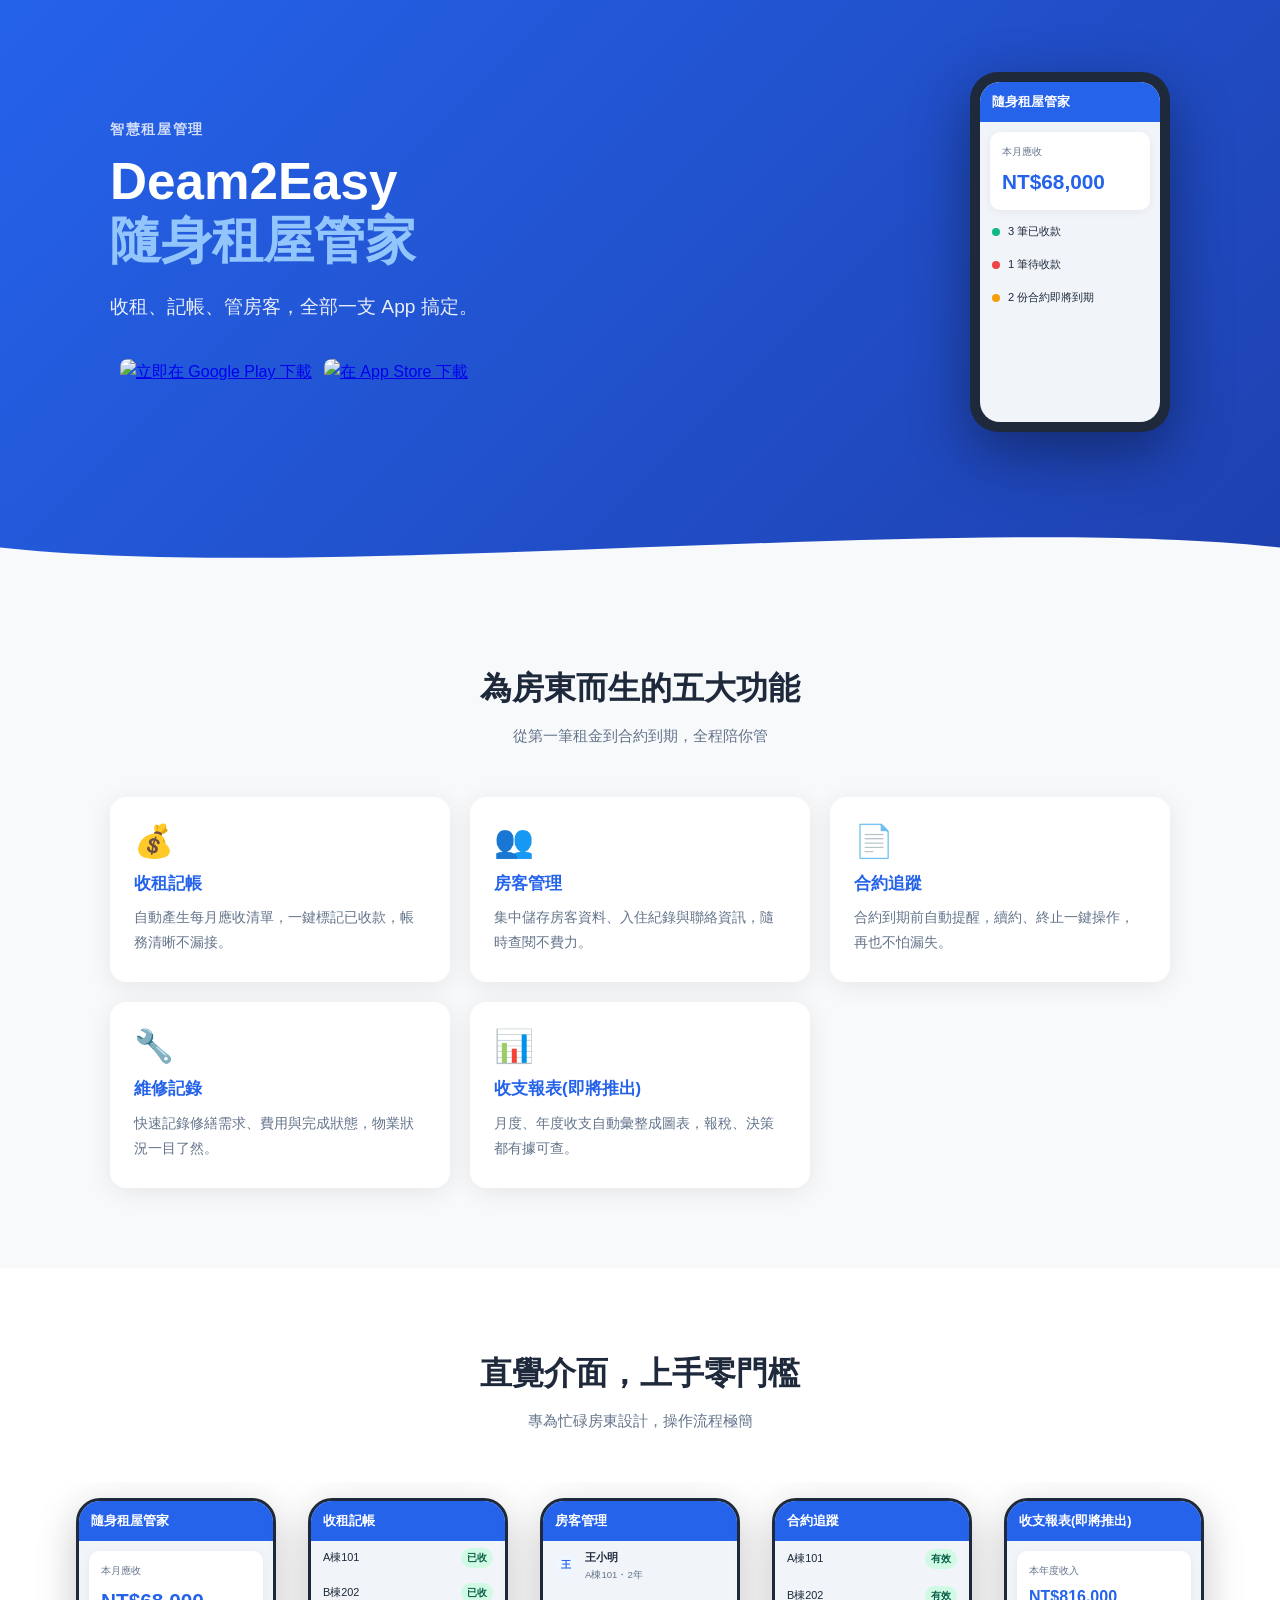
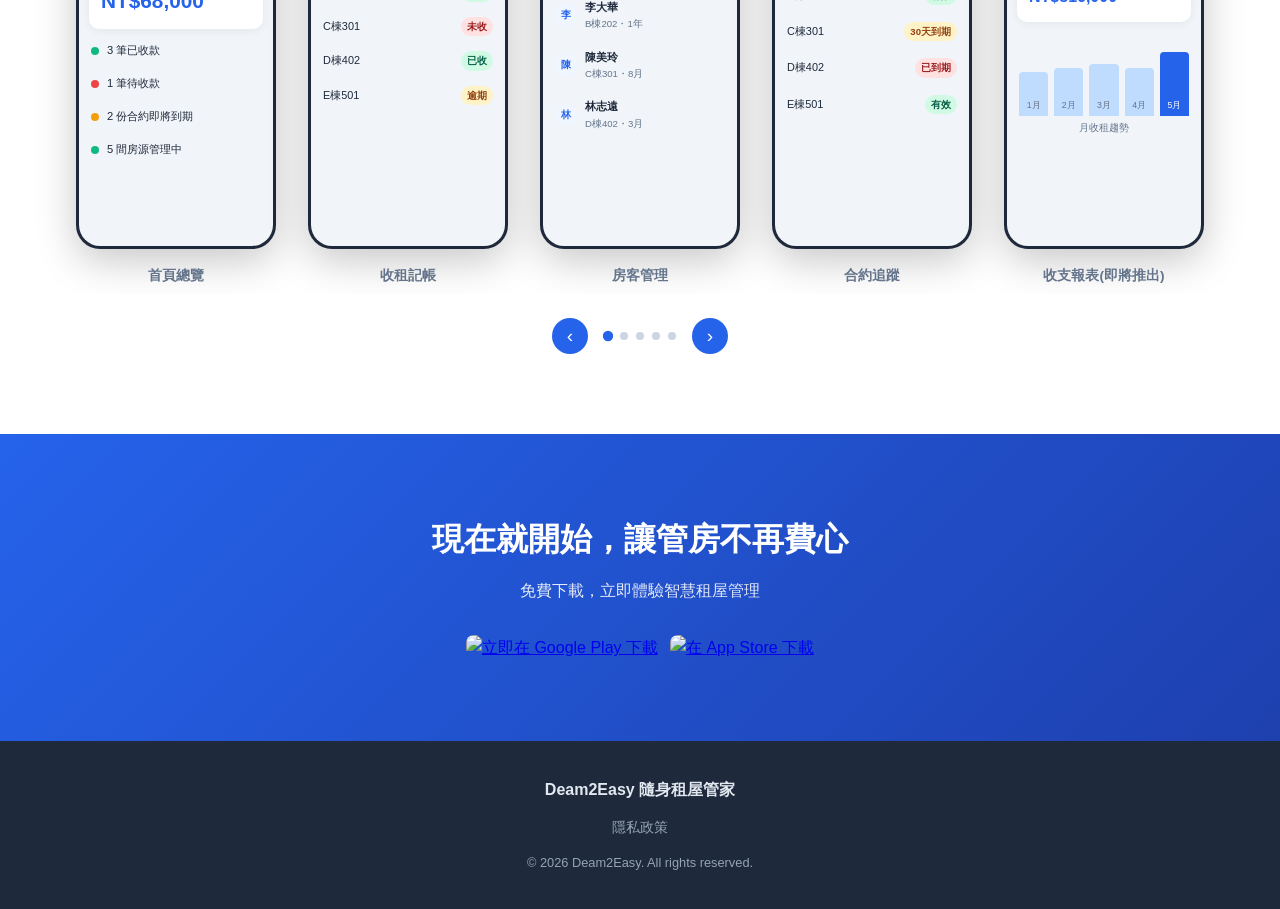
==== commit 3c9301ca: "feat: add iOS App Store download badge to hero and CTA sections Co-Authored-By: Claude Sonnet 4.6 <n" ====
--- a/index.html
+++ b/index.html
@@ -16,19 +16,34 @@
         <p class="hero__eyebrow">智慧租屋管理</p>
         <h1 class="hero__title">Deam2Easy<br /><span>隨身租屋管家</span></h1>
         <p class="hero__slogan">收租、記帳、管房客，<br />全部一支 App 搞定。</p>
-        <a
-          href="https://play.google.com/store/apps/details?id=com.rentmanager.app.byD2E"
-          target="_blank"
-          rel="noopener noreferrer"
-          class="btn-download"
-          id="hero-cta"
-        >
-          <img
-            src="https://play.google.com/intl/en_us/badges/static/images/badges/zh-tw_badge_web_generic.png"
-            alt="立即在 Google Play 下載"
-            class="gplay-badge"
-          />
-        </a>
+        <div class="download-btns">
+          <a
+            href="https://play.google.com/store/apps/details?id=com.rentmanager.app.byD2E"
+            target="_blank"
+            rel="noopener noreferrer"
+            class="btn-download"
+            id="hero-cta"
+          >
+            <img
+              src="https://play.google.com/intl/en_us/badges/static/images/badges/zh-tw_badge_web_generic.png"
+              alt="立即在 Google Play 下載"
+              class="gplay-badge"
+            />
+          </a>
+          <a
+            href="https://apps.apple.com/tw/app/%E9%9A%A8%E8%BA%AB%E7%A7%9F%E5%B1%8B%E7%AE%A1%E5%AE%B6/id6772017547"
+            target="_blank"
+            rel="noopener noreferrer"
+            class="btn-download"
+            id="hero-cta-ios"
+          >
+            <img
+              src="https://tools.applemediaservices.com/api/badges/download-on-the-app-store/black/zh-tw?size=250x83"
+              alt="在 App Store 下載"
+              class="appstore-badge"
+            />
+          </a>
+        </div>
       </div>
       <div class="hero__visual" aria-hidden="true">
         <div class="phone-mockup phone-mockup--hero">
@@ -247,19 +262,34 @@
       <div class="container cta__inner">
         <h2>現在就開始，讓管房不再費心</h2>
         <p>免費下載，立即體驗智慧租屋管理</p>
-        <a
-          href="https://play.google.com/store/apps/details?id=com.rentmanager.app.byD2E"
-          target="_blank"
-          rel="noopener noreferrer"
-          class="btn-download"
-          id="cta-download"
-        >
-          <img
-            src="https://play.google.com/intl/en_us/badges/static/images/badges/zh-tw_badge_web_generic.png"
-            alt="立即在 Google Play 下載"
-            class="gplay-badge"
-          />
-        </a>
+        <div class="download-btns">
+          <a
+            href="https://play.google.com/store/apps/details?id=com.rentmanager.app.byD2E"
+            target="_blank"
+            rel="noopener noreferrer"
+            class="btn-download"
+            id="cta-download"
+          >
+            <img
+              src="https://play.google.com/intl/en_us/badges/static/images/badges/zh-tw_badge_web_generic.png"
+              alt="立即在 Google Play 下載"
+              class="gplay-badge"
+            />
+          </a>
+          <a
+            href="https://apps.apple.com/tw/app/%E9%9A%A8%E8%BA%AB%E7%A7%9F%E5%B1%8B%E7%AE%A1%E5%AE%B6/id6772017547"
+            target="_blank"
+            rel="noopener noreferrer"
+            class="btn-download"
+            id="cta-download-ios"
+          >
+            <img
+              src="https://tools.applemediaservices.com/api/badges/download-on-the-app-store/black/zh-tw?size=250x83"
+              alt="在 App Store 下載"
+              class="appstore-badge"
+            />
+          </a>
+        </div>
       </div>
     </section>
 
--- a/style.css
+++ b/style.css
@@ -83,6 +83,14 @@
   line-height: 1.7;
 }
 
+.download-btns {
+  display: flex;
+  flex-wrap: wrap;
+  gap: 12px;
+  align-items: center;
+  justify-content: center;
+}
+
 .btn-download { display: inline-block; }
 
 .gplay-badge {
@@ -91,6 +99,13 @@
   transition: transform var(--transition), opacity var(--transition);
 }
 .gplay-badge:hover { transform: scale(1.04); opacity: .9; }
+
+.appstore-badge {
+  height: 42px;
+  border-radius: 8px;
+  transition: transform var(--transition), opacity var(--transition);
+}
+.appstore-badge:hover { transform: scale(1.04); opacity: .9; }
 
 .hero__wave {
   display: block;
